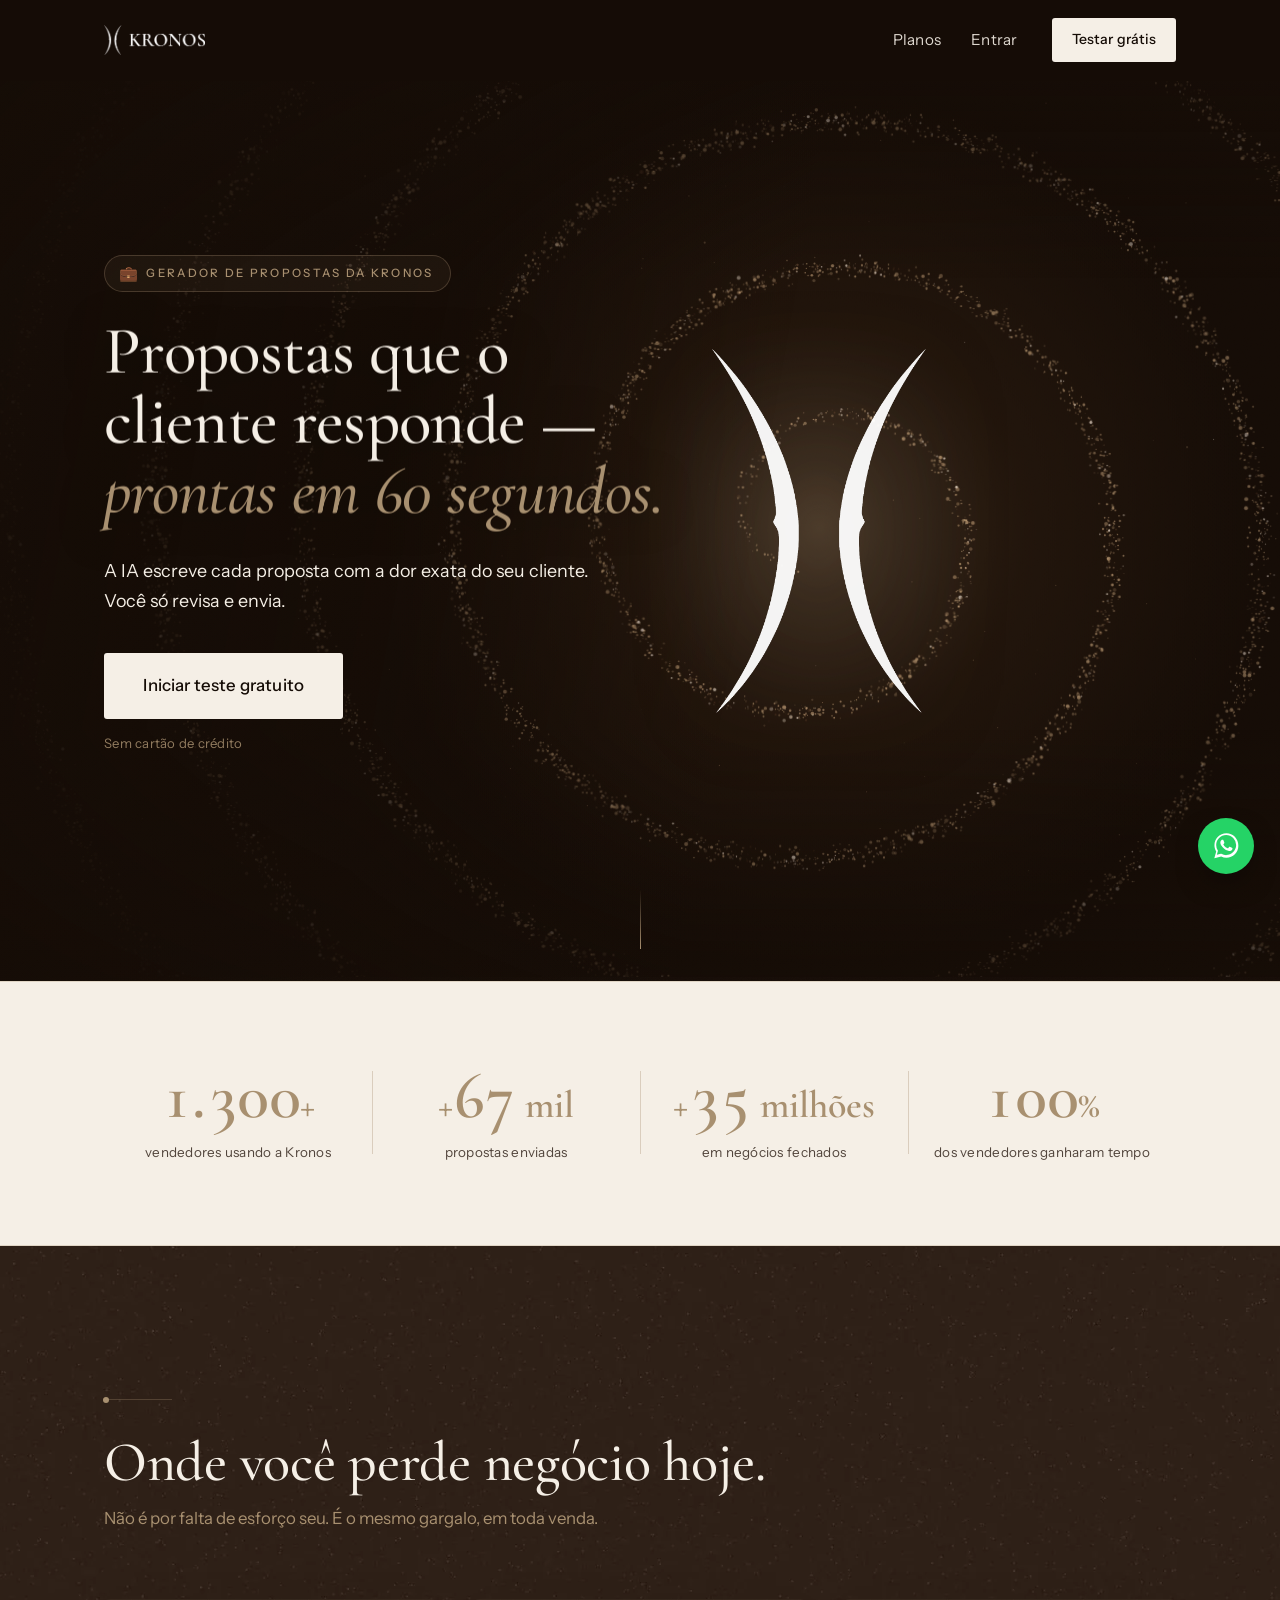
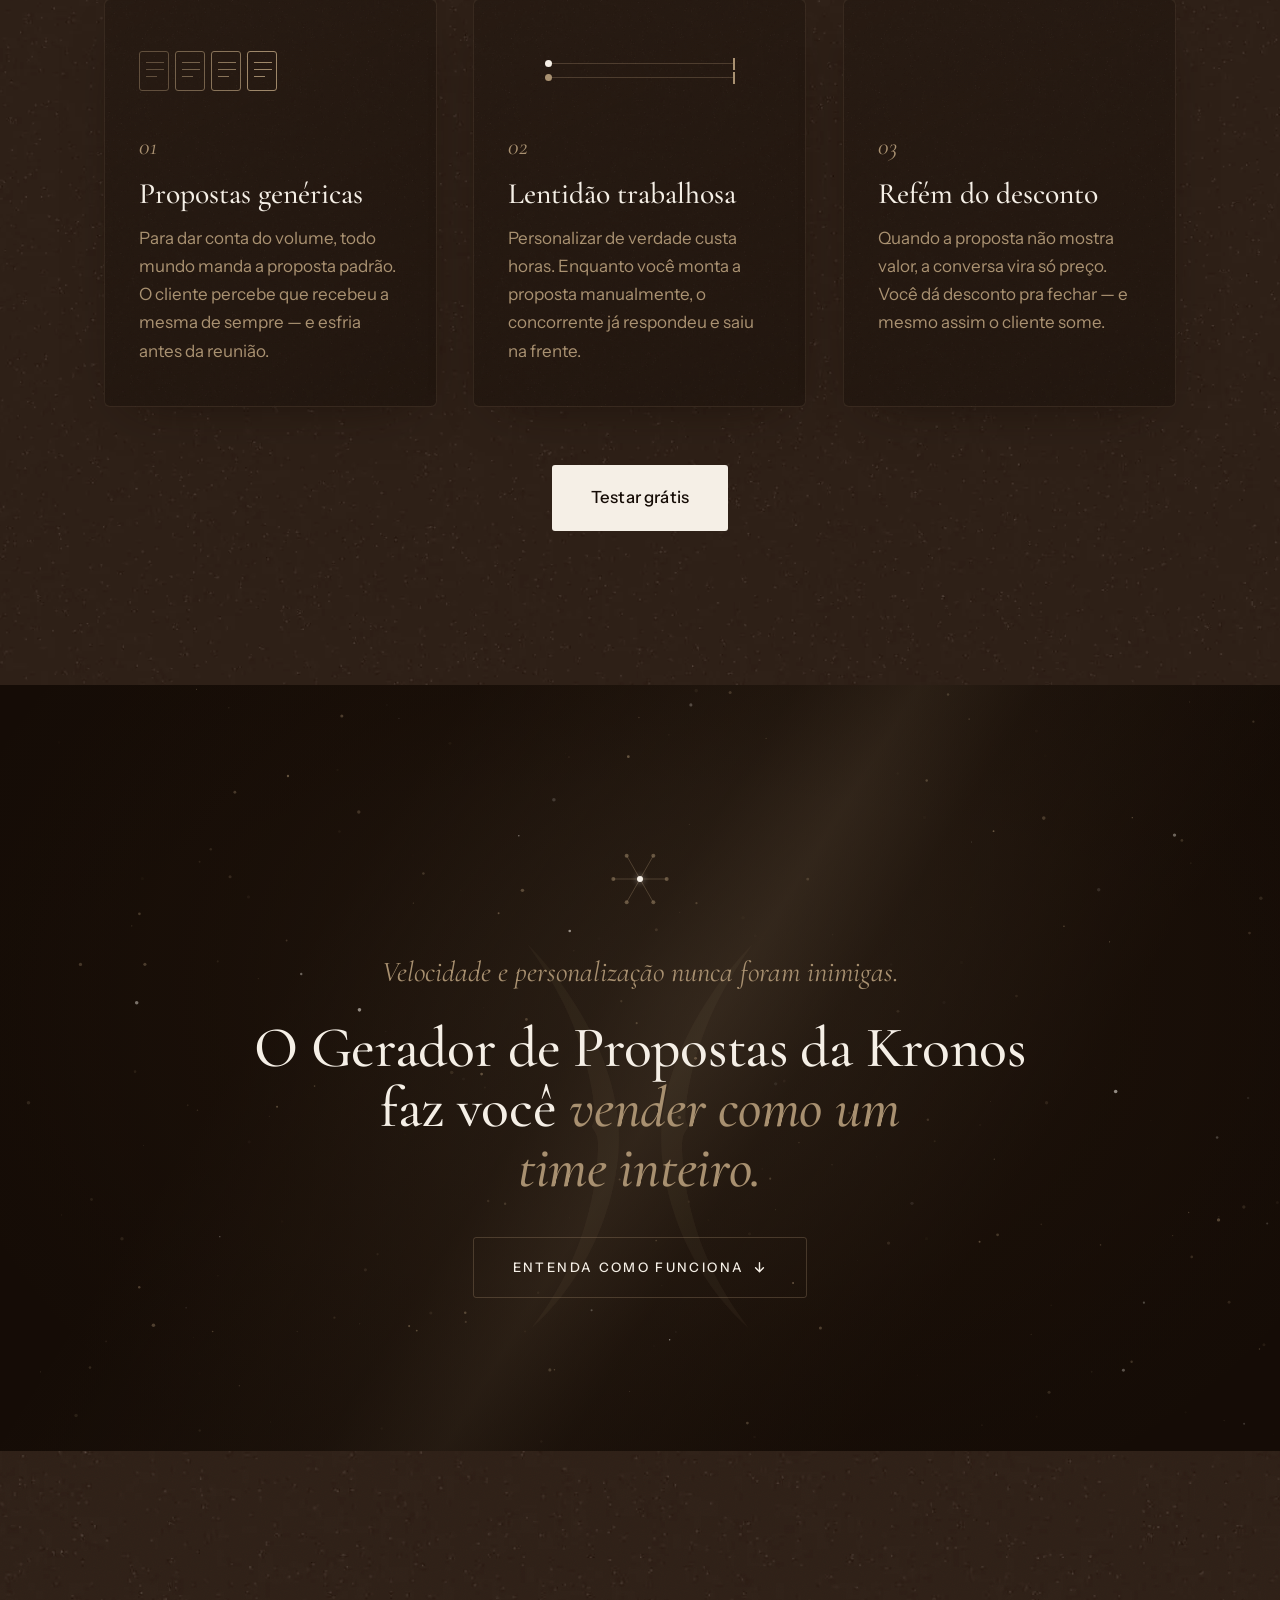
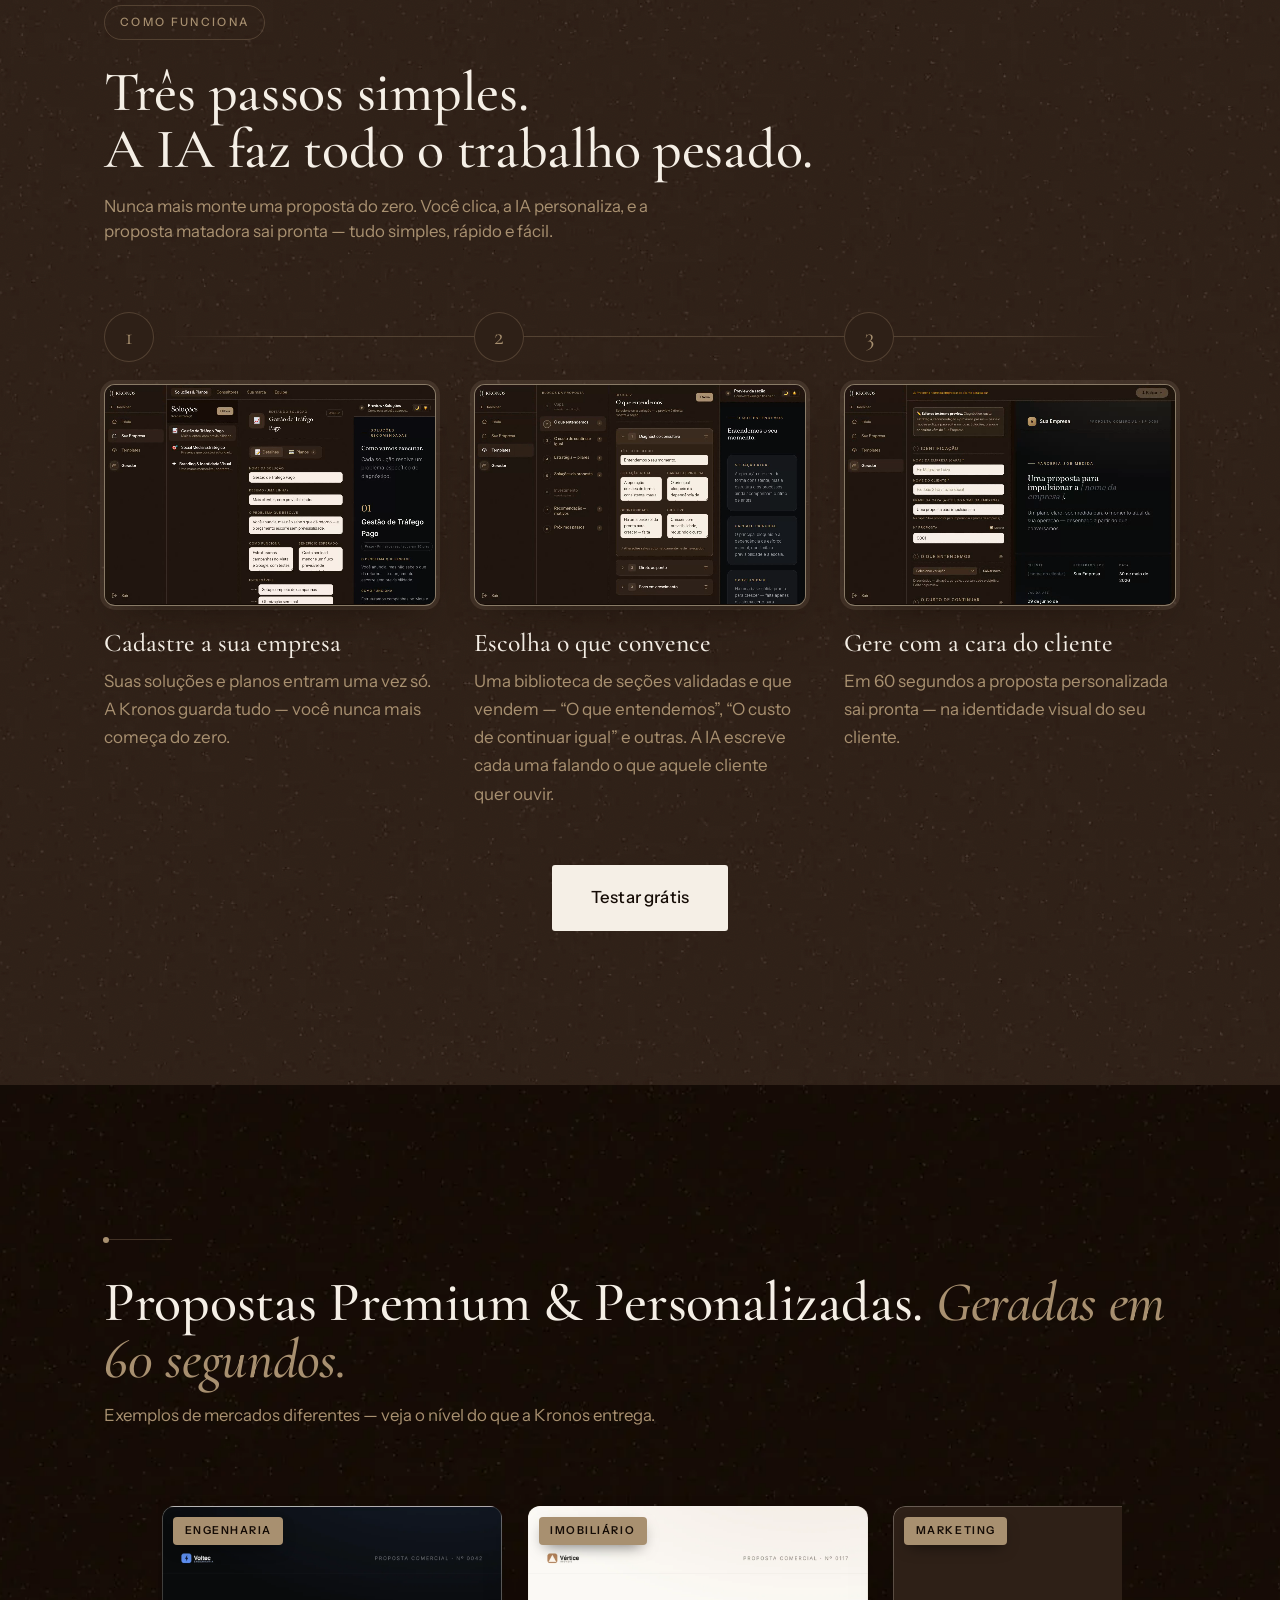
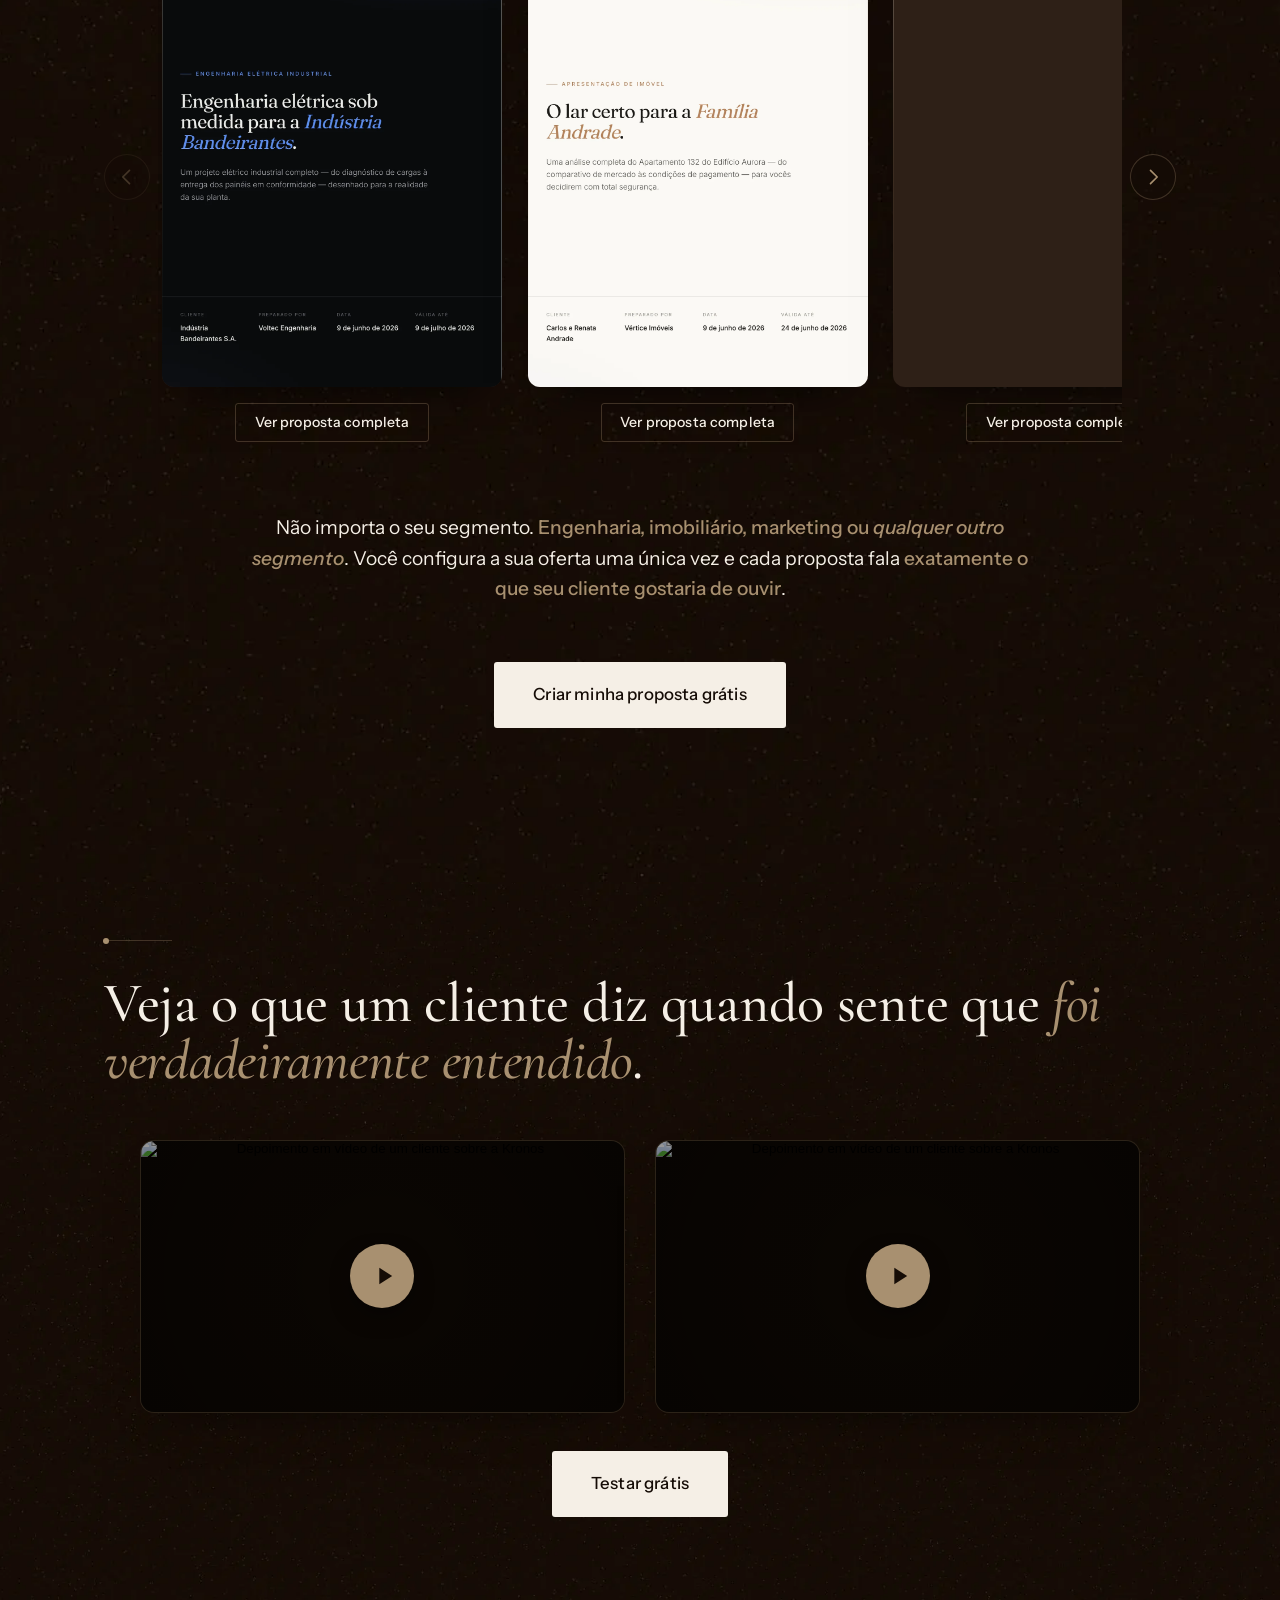
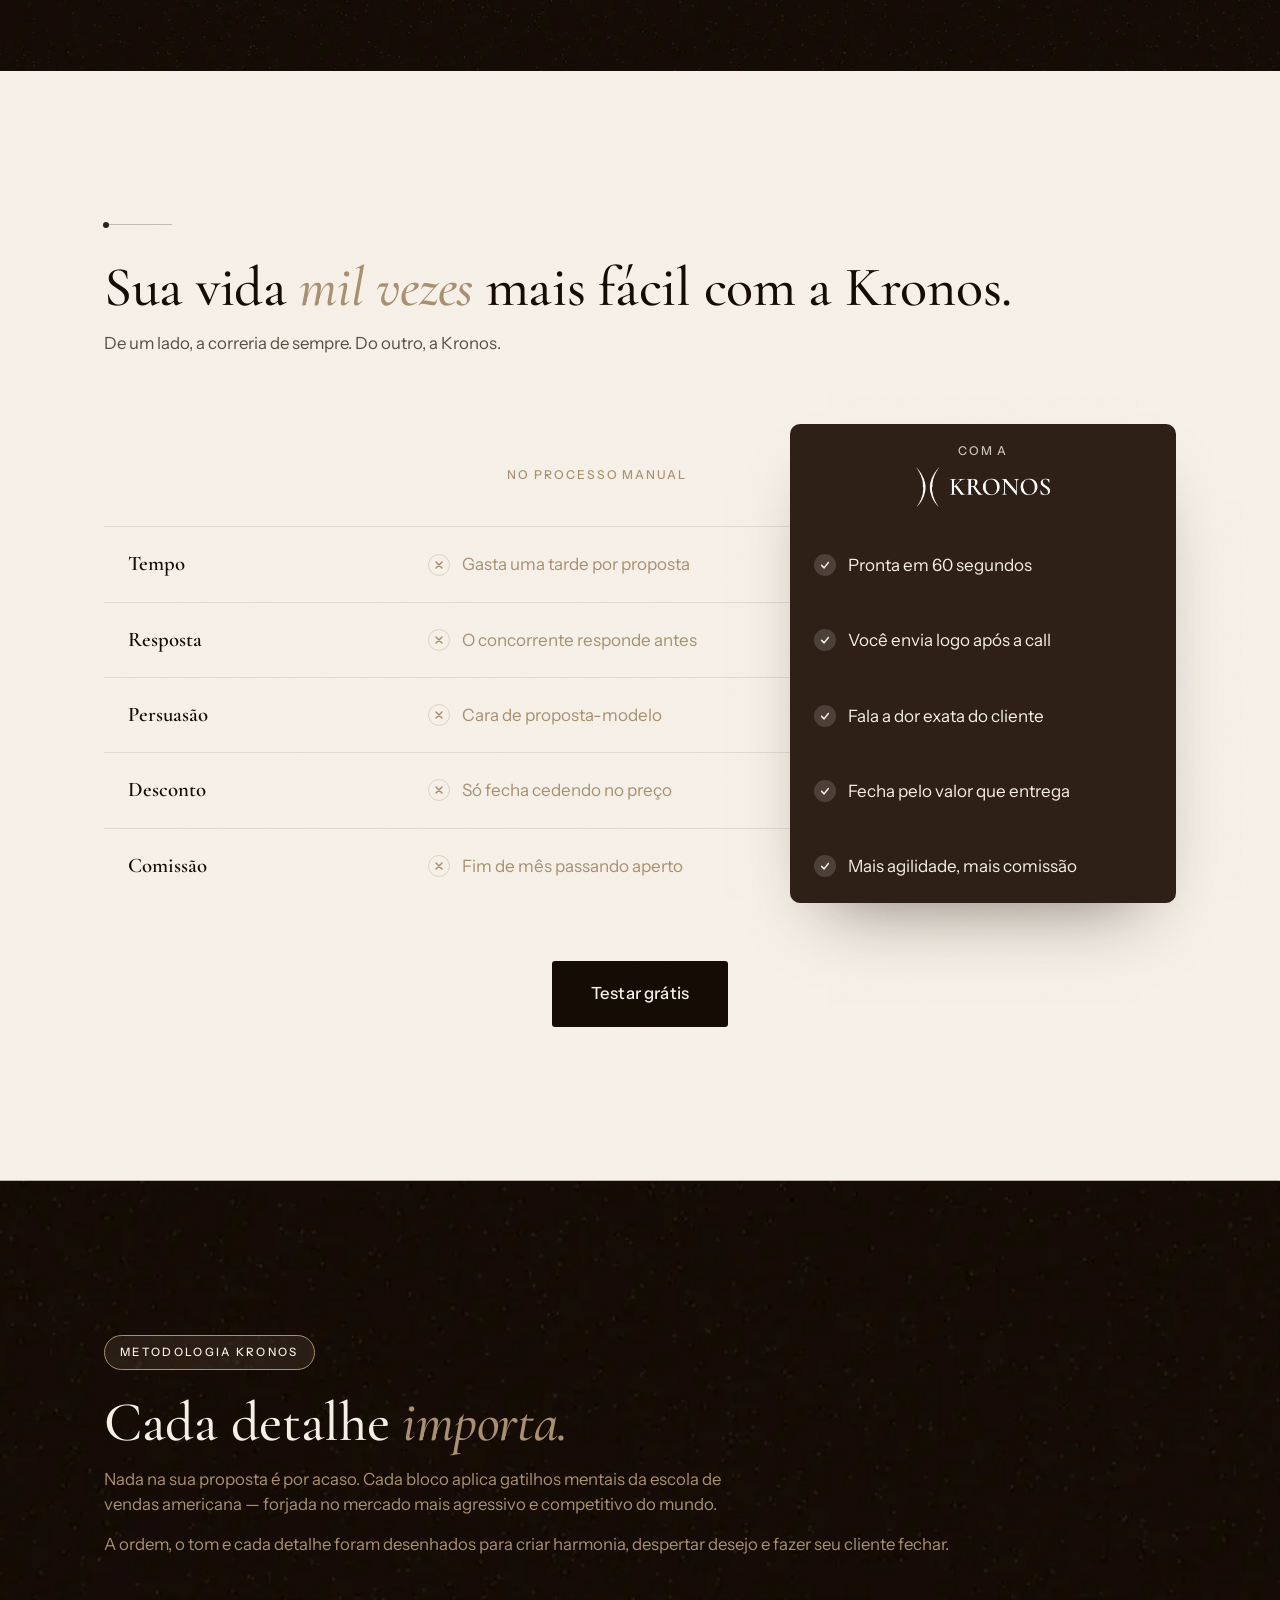
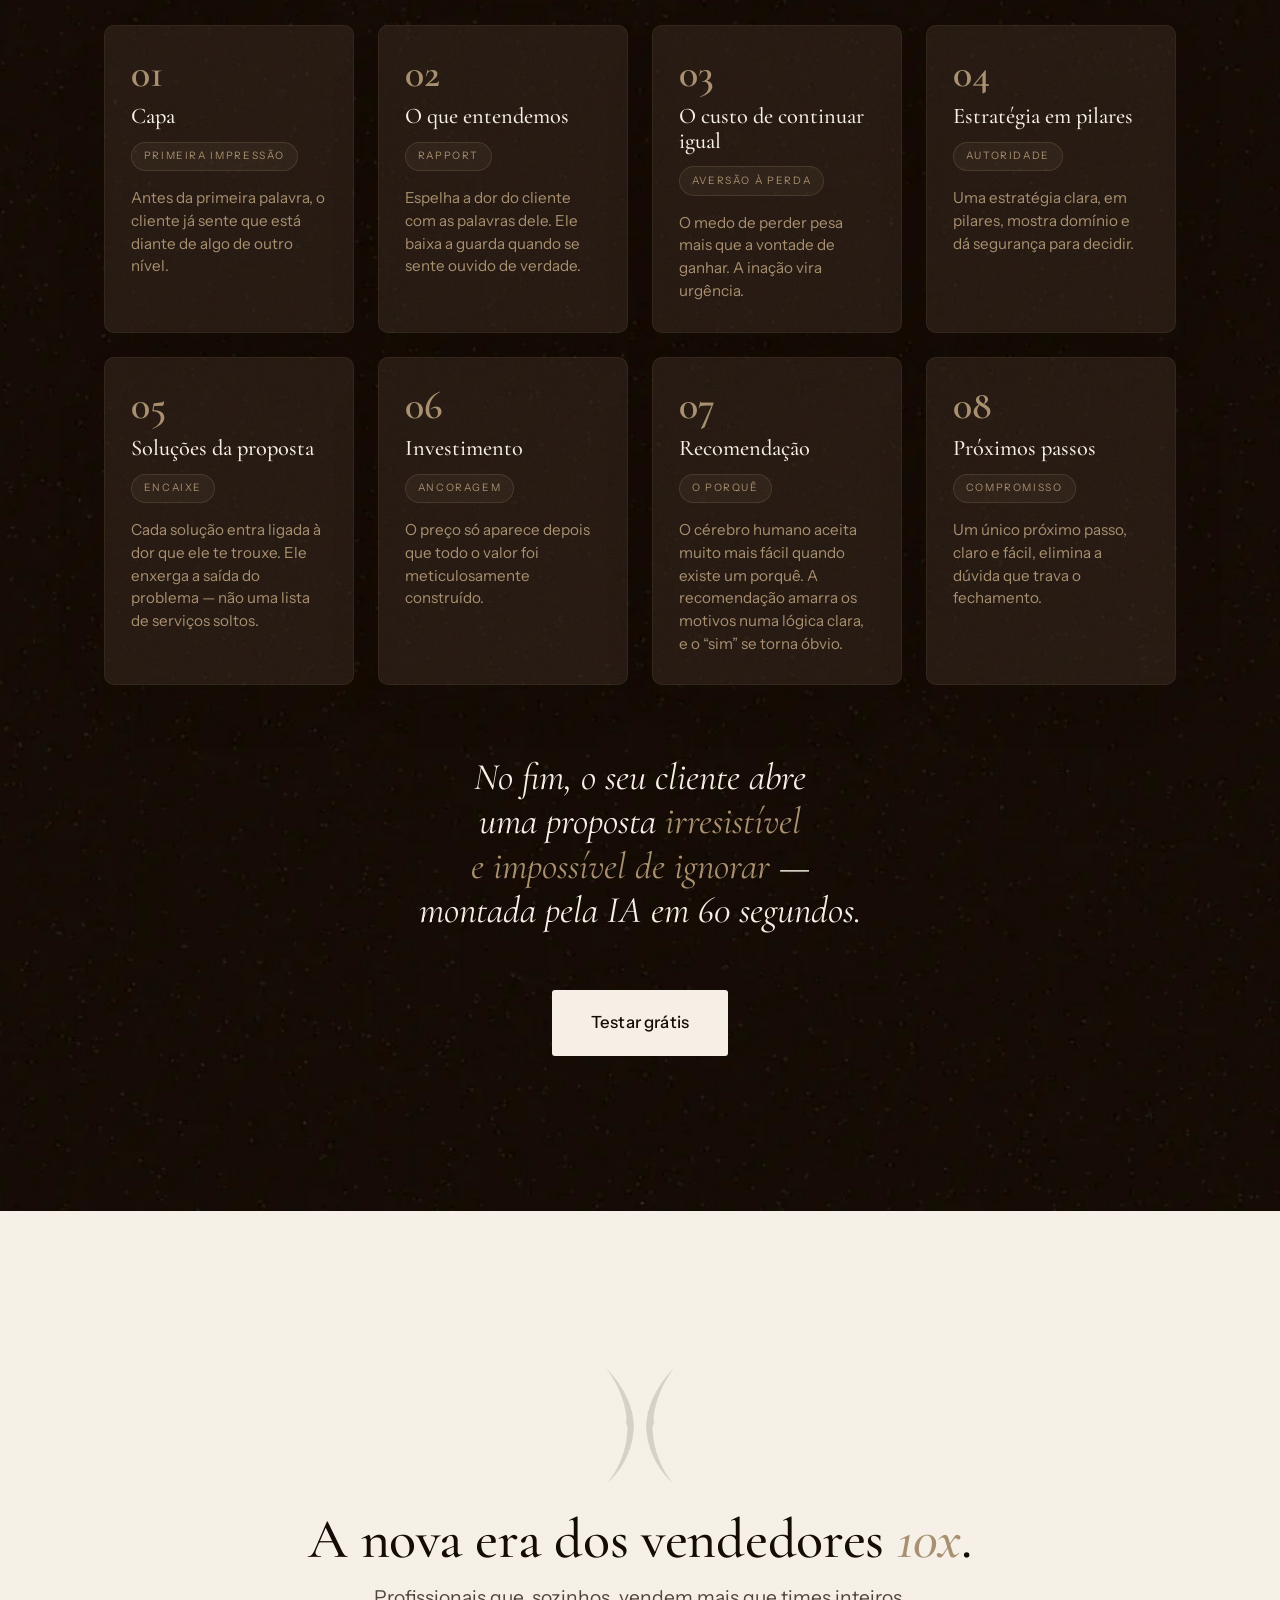
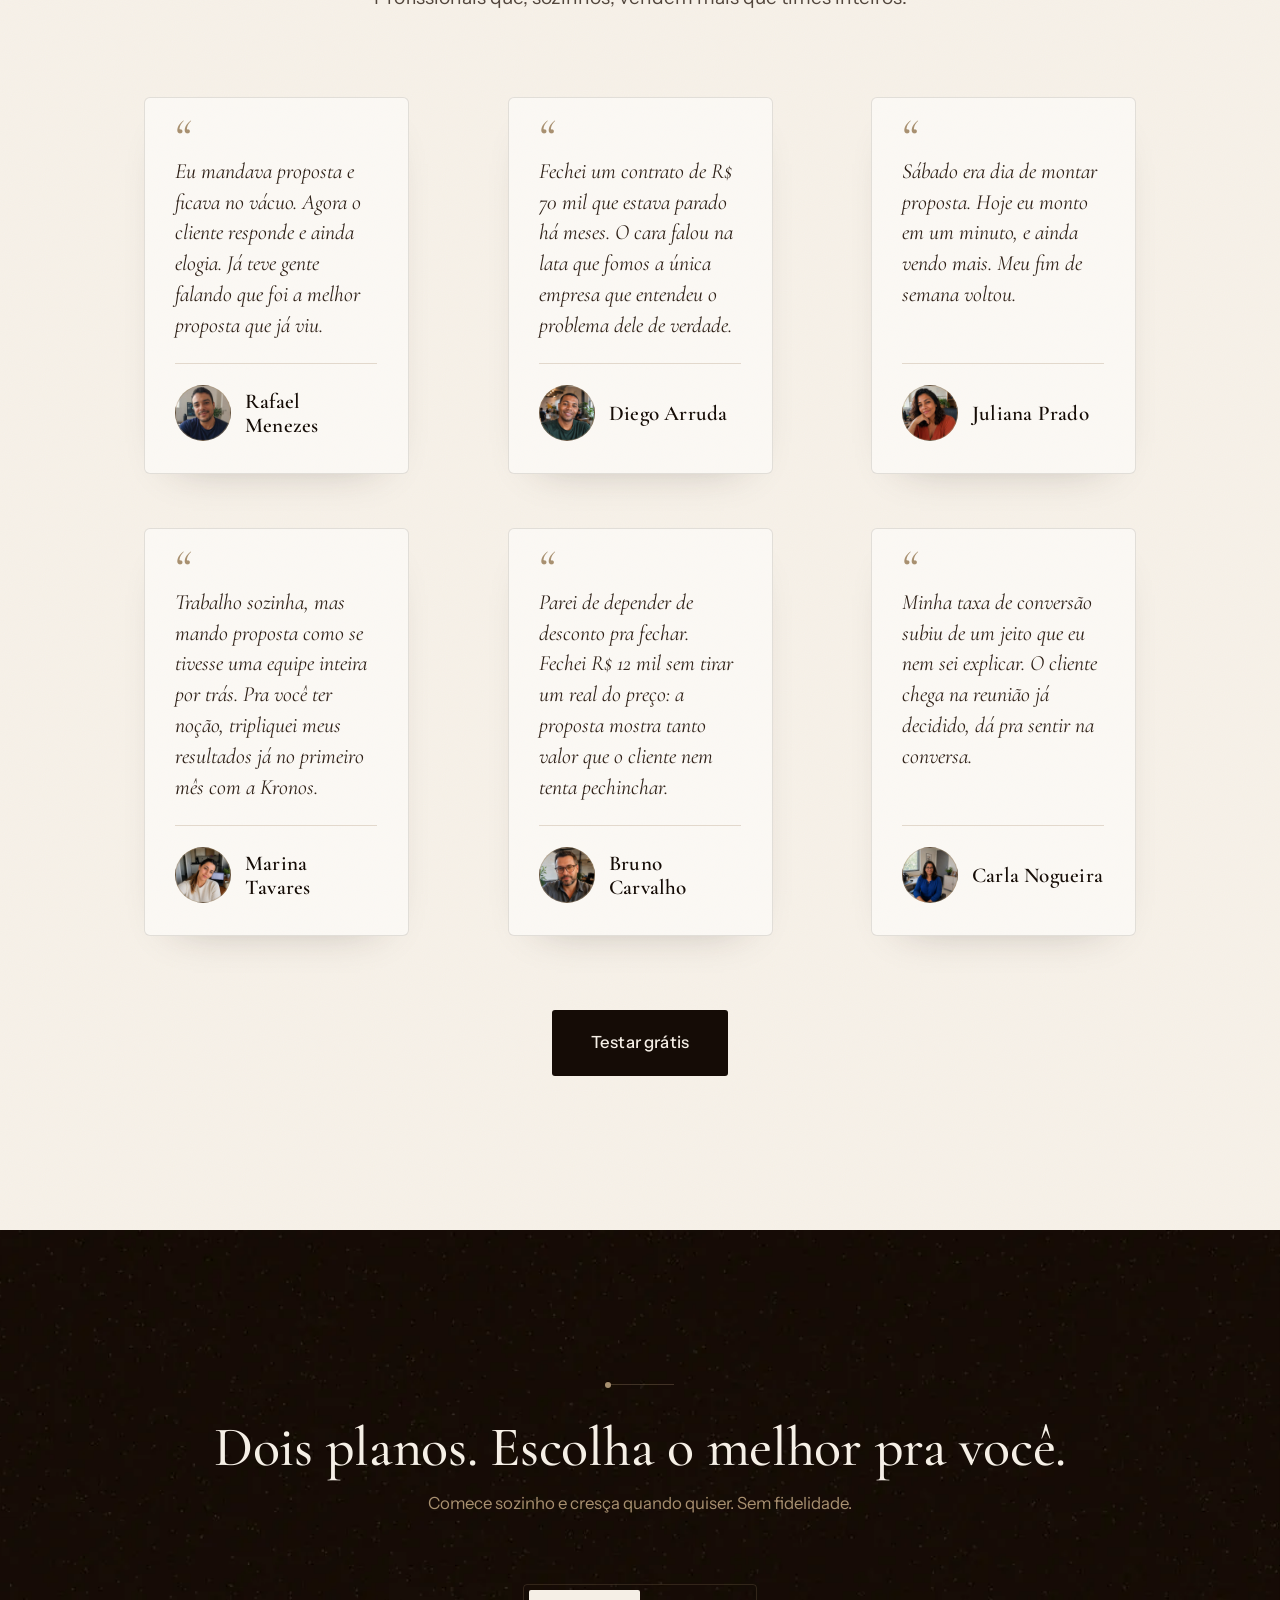
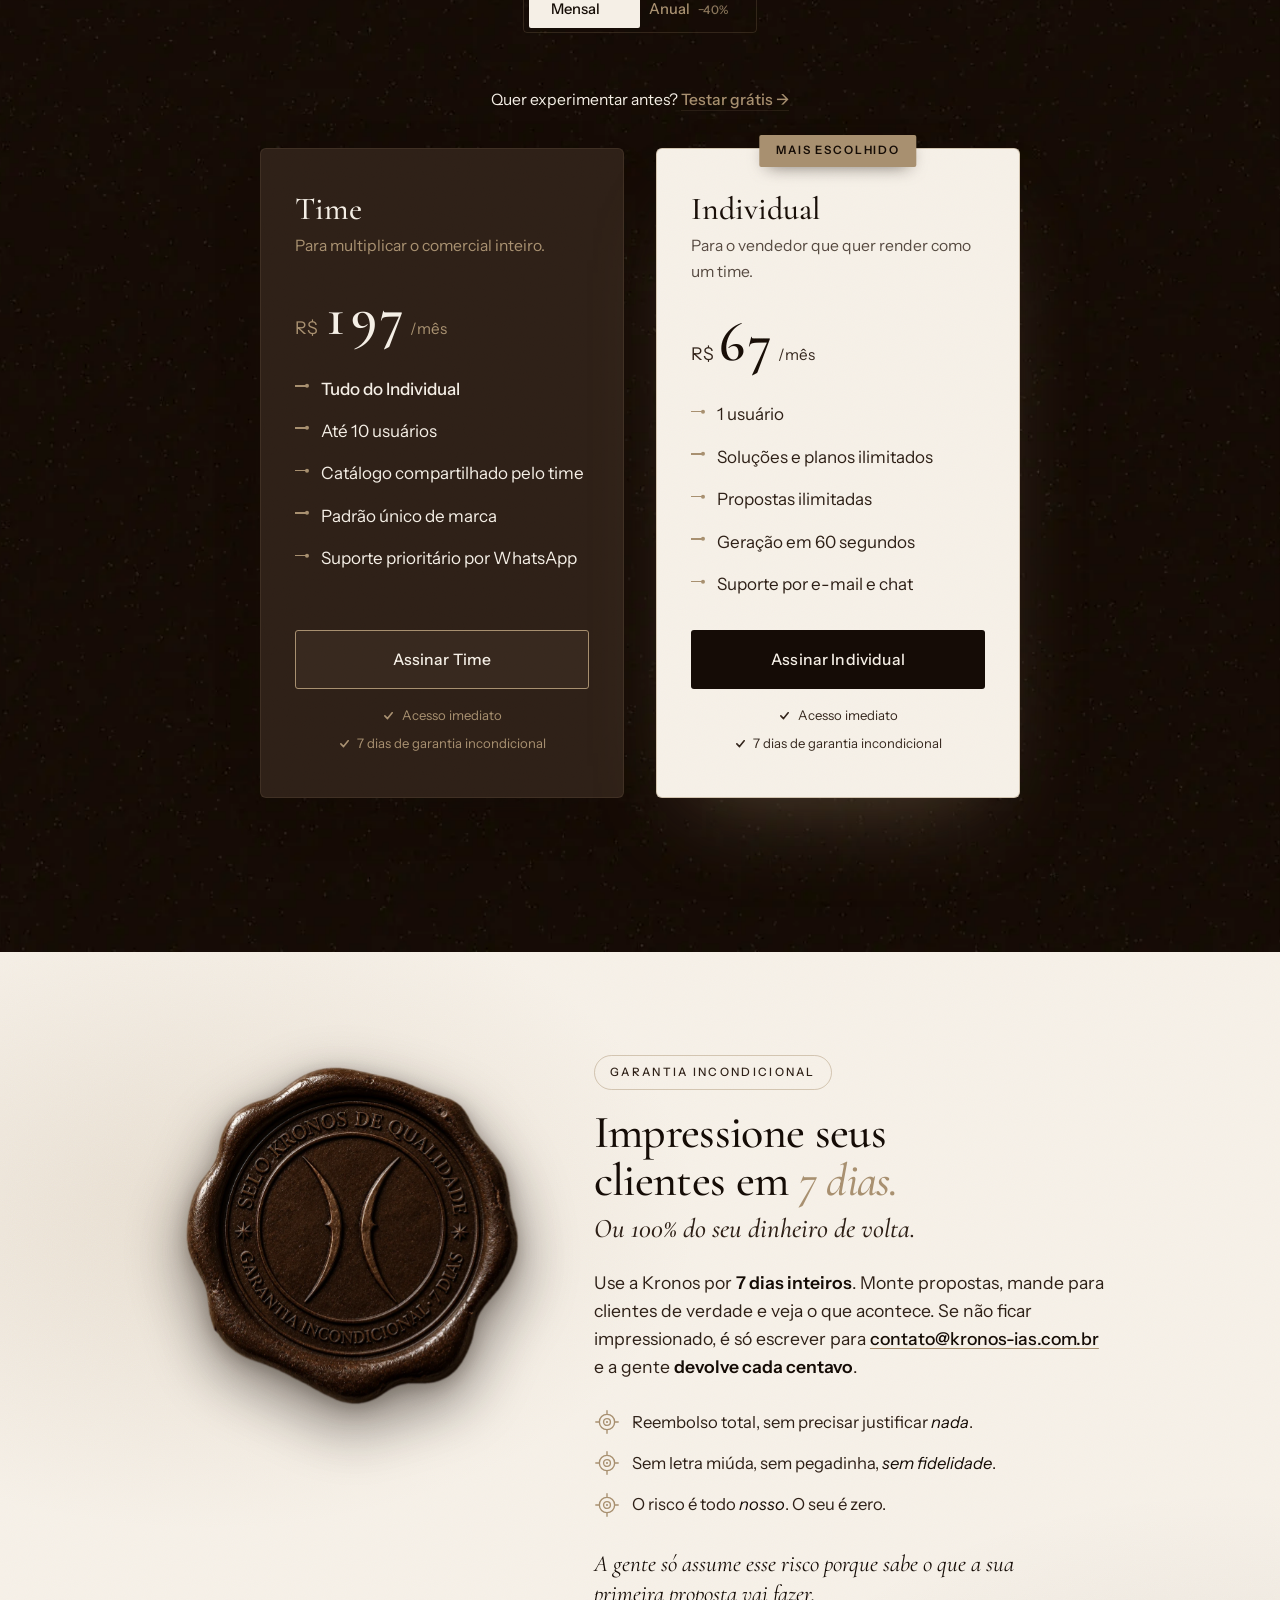
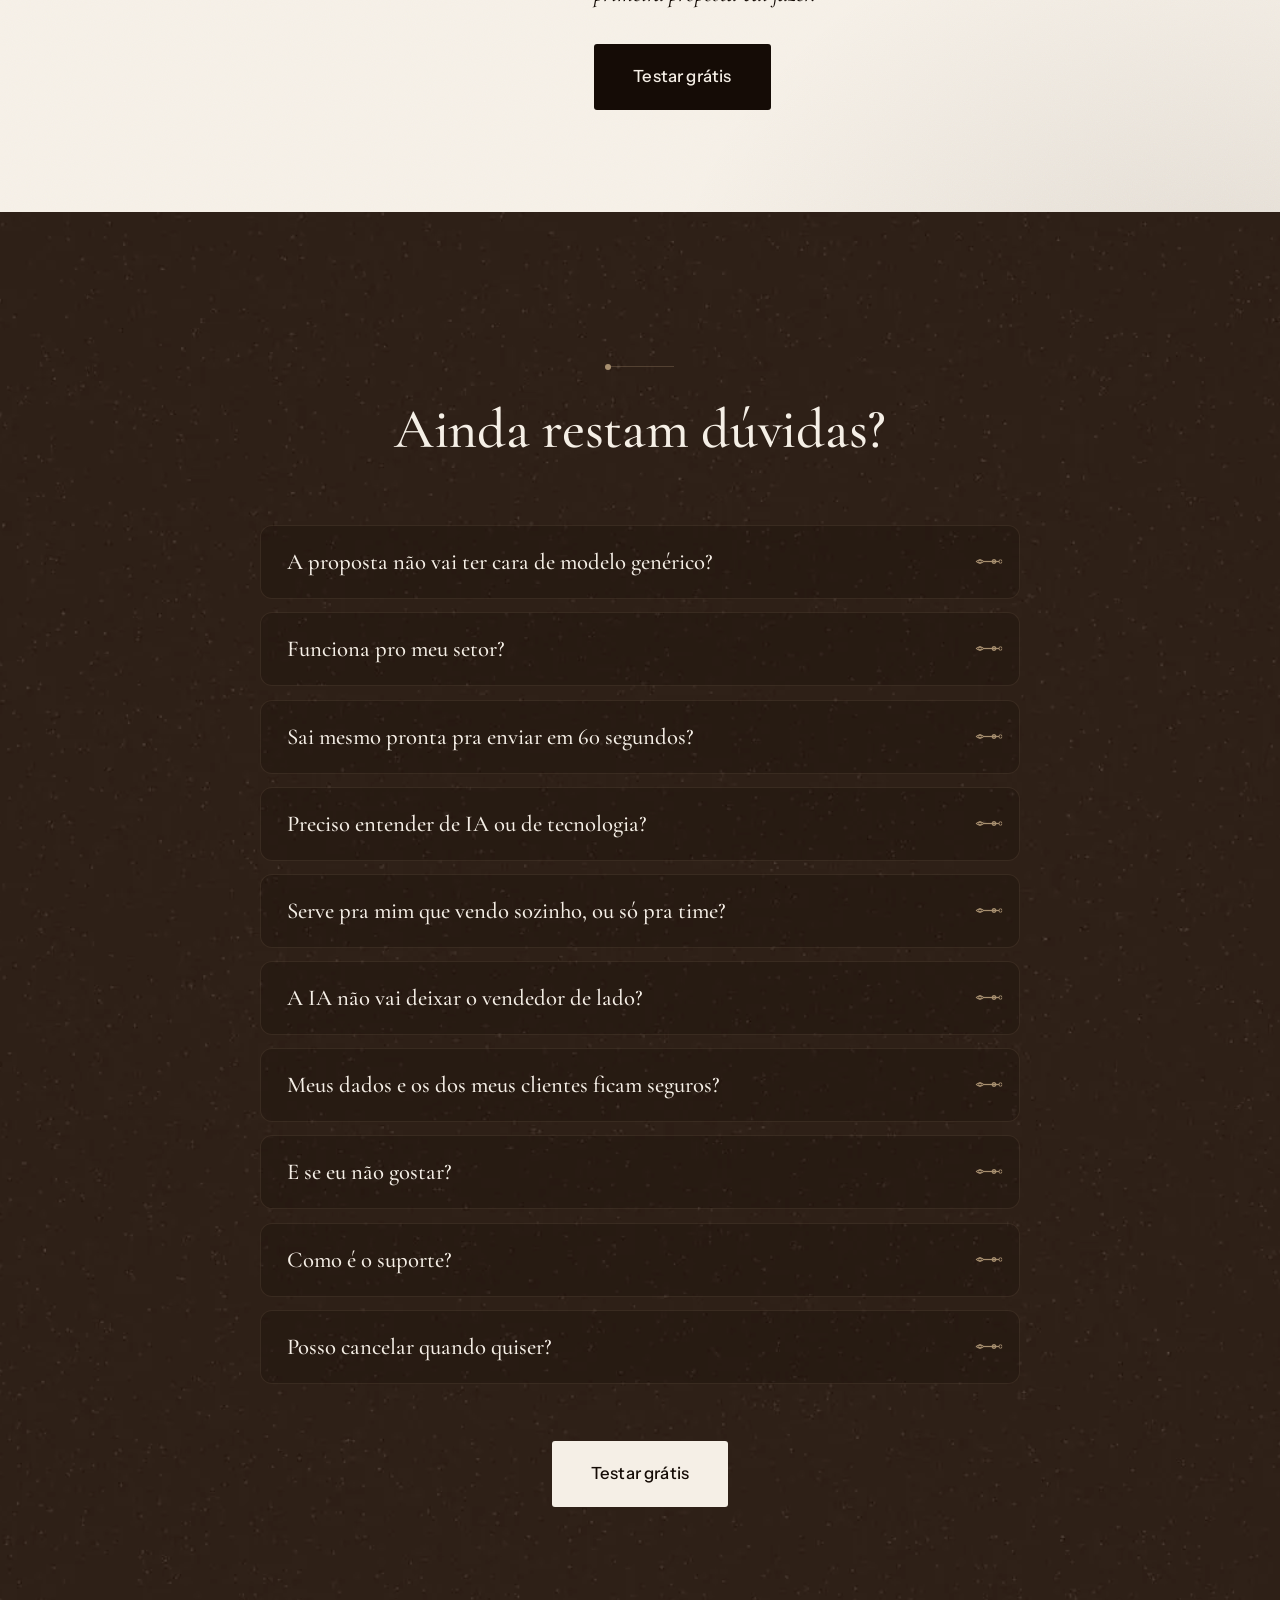
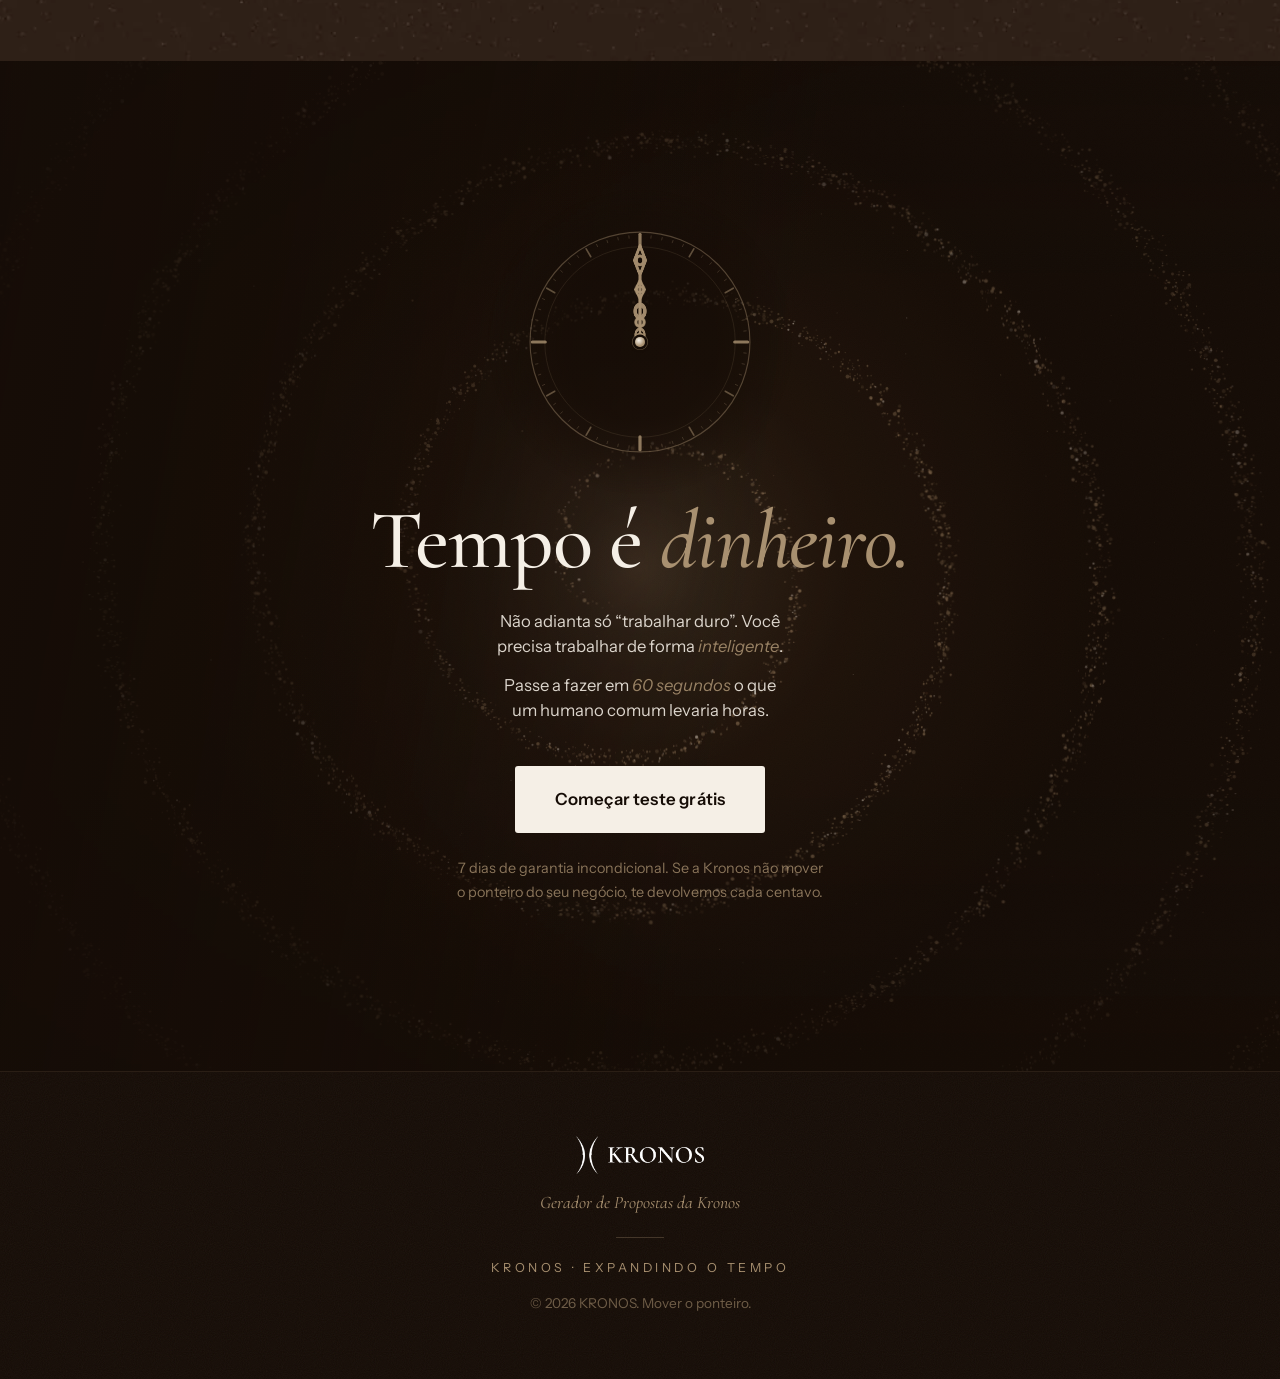
==== index.html @ e6d412d8 "Planta o símbolo )( no olho do vórtice do hero (desktop) - Emblema branco grande no centro do vórtic" ====
<!DOCTYPE html>
<html lang="pt-BR">
<head>
  <meta charset="UTF-8" />
  <meta name="viewport" content="width=device-width, initial-scale=1.0" />
  <title>Gerador de Propostas com IA em 60 segundos | KRONOS</title>
  <meta name="description" content="Crie propostas comerciais personalizadas com IA em 60 segundos. A KRONOS escreve cada proposta com a dor exata do seu cliente — você revisa e envia. Teste grátis, sem cartão." />
  <meta name="author" content="KRONOS" />
  <meta name="copyright" content="© KRONOS — Todos os direitos reservados. Conteúdo protegido (Lei 9.610/98)." />
  <meta name="robots" content="index, follow, noimageindex, max-snippet:-1" />
  <link rel="canonical" href="https://kronos-ias.com.br/" />

  <!-- Ícones -->
  <link rel="icon" type="image/png" sizes="32x32" href="/assets/favicon-32.png" />
  <link rel="icon" type="image/png" sizes="512x512" href="/assets/icon-512.png" />
  <link rel="apple-touch-icon" href="/assets/apple-touch-icon.png" />
  <meta name="theme-color" content="#150C06" />

  <!-- Open Graph -->
  <meta property="og:type" content="website" />
  <meta property="og:site_name" content="KRONOS" />
  <meta property="og:locale" content="pt_BR" />
  <meta property="og:url" content="https://kronos-ias.com.br/" />
  <meta property="og:title" content="Gerador de Propostas com IA em 60 segundos | KRONOS" />
  <meta property="og:description" content="A IA escreve cada proposta com a dor exata do seu cliente. Você só revisa e envia. Teste grátis, sem cartão." />
  <meta property="og:image" content="https://kronos-ias.com.br/assets/og-image.jpg" />
  <meta property="og:image:width" content="1200" />
  <meta property="og:image:height" content="630" />
  <meta property="og:image:alt" content="KRONOS — Gerador de Propostas com IA" />

  <!-- Twitter -->
  <meta name="twitter:card" content="summary_large_image" />
  <meta name="twitter:title" content="Gerador de Propostas com IA em 60 segundos | KRONOS" />
  <meta name="twitter:description" content="A IA escreve cada proposta com a dor exata do seu cliente. Você só revisa e envia. Teste grátis, sem cartão." />
  <meta name="twitter:image" content="https://kronos-ias.com.br/assets/og-image.jpg" />

  <!-- Fonts: Cormorant Garamond (display) + Instrument Sans (UI) -->
  <link rel="preconnect" href="https://fonts.googleapis.com" />
  <link rel="preconnect" href="https://fonts.gstatic.com" crossorigin />
  <!-- acelera o handshake com os serviços de terceiros (analytics/pixel) -->
  <link rel="preconnect" href="https://www.clarity.ms" />
  <link rel="preconnect" href="https://connect.facebook.net" crossorigin />
  <link href="https://fonts.googleapis.com/css2?family=Cormorant+Garamond:ital,wght@0,500;0,600;1,500;1,600&family=Instrument+Sans:wght@300;400;500&display=swap" rel="stylesheet" />

  <link rel="stylesheet" href="styles.css" />

  <!-- Microsoft Clarity -->
  <script type="text/javascript">
    (function(c,l,a,r,i,t,y){
        c[a]=c[a]||function(){(c[a].q=c[a].q||[]).push(arguments)};
        t=l.createElement(r);t.async=1;t.src="https://www.clarity.ms/tag/"+i;
        y=l.getElementsByTagName(r)[0];y.parentNode.insertBefore(t,y);
    })(window, document, "clarity", "script", "x1zfwe3wbn");
  </script>

  <!-- Meta Pixel Code -->
  <script>
  !function(f,b,e,v,n,t,s)
  {if(f.fbq)return;n=f.fbq=function(){n.callMethod?
  n.callMethod.apply(n,arguments):n.queue.push(arguments)};
  if(!f._fbq)f._fbq=n;n.push=n;n.loaded=!0;n.version='2.0';
  n.queue=[];t=b.createElement(e);t.async=!0;
  t.src=v;s=b.getElementsByTagName(e)[0];
  s.parentNode.insertBefore(t,s)}(window, document,'script',
  'https://connect.facebook.net/en_US/fbevents.js');
  fbq('init', '994356140237282');
  fbq('track', 'PageView');
  </script>
  <noscript><img height="1" width="1" style="display:none"
  src="https://www.facebook.com/tr?id=994356140237282&ev=PageView&noscript=1"
  /></noscript>
  <!-- End Meta Pixel Code -->

  <!-- Dados estruturados (SEO / rich results) -->
  <script type="application/ld+json">
  {
    "@context": "https://schema.org",
    "@graph": [
      {
        "@type": "Organization",
        "@id": "https://kronos-ias.com.br/#organization",
        "name": "KRONOS",
        "url": "https://kronos-ias.com.br/",
        "logo": "https://kronos-ias.com.br/assets/icon-512.png",
        "email": "contato@kronos-ias.com.br"
      },
      {
        "@type": "WebSite",
        "@id": "https://kronos-ias.com.br/#website",
        "url": "https://kronos-ias.com.br/",
        "name": "KRONOS — Gerador de Propostas",
        "inLanguage": "pt-BR",
        "publisher": { "@id": "https://kronos-ias.com.br/#organization" }
      },
      {
        "@type": "SoftwareApplication",
        "name": "Gerador de Propostas da KRONOS",
        "applicationCategory": "BusinessApplication",
        "operatingSystem": "Web",
        "url": "https://kronos-ias.com.br/",
        "description": "Gerador de propostas comerciais com IA: cada proposta sai personalizada com a dor exata do cliente, pronta para enviar em 60 segundos.",
        "publisher": { "@id": "https://kronos-ias.com.br/#organization" },
        "offers": { "@type": "Offer", "price": "67.00", "priceCurrency": "BRL" }
      },
      {
        "@type": "FAQPage",
        "mainEntity": [
          { "@type": "Question", "name": "A proposta não vai ter cara de modelo genérico?", "acceptedAnswer": { "@type": "Answer", "text": "Não. A IA escreve cada proposta a partir do que aquele cliente precisa ouvir: o contexto dele, a sua oferta e a linguagem do seu mercado. O cliente recebe algo que parece feito à mão só pra ele. Porque foi." } },
          { "@type": "Question", "name": "Funciona pro meu setor?", "acceptedAnswer": { "@type": "Answer", "text": "Sim. O Gerador não é preso a nenhum nicho. Você configura os módulos com a oferta e a linguagem do seu mercado uma vez só. A partir daí, cada proposta é montada para conversar diretamente com o cliente que vai recebê-la." } },
          { "@type": "Question", "name": "Sai mesmo pronta pra enviar em 60 segundos?", "acceptedAnswer": { "@type": "Answer", "text": "Sai. Depois da configuração inicial, feita uma vez só, cada proposta vem já formatada e pronta. É só dar uma revisada, exportar e enviar." } },
          { "@type": "Question", "name": "Preciso entender de IA ou de tecnologia?", "acceptedAnswer": { "@type": "Answer", "text": "Não. Tudo acontece no navegador, em poucos cliques. Se você sabe escrever um e-mail, sabe gerar uma proposta aqui." } },
          { "@type": "Question", "name": "Serve pra mim que vendo sozinho, ou só pra time?", "acceptedAnswer": { "@type": "Answer", "text": "Para os dois. Funciona pra quem vende sozinho e pra times com várias pessoas, muda só o plano. A ideia é fazer cada vendedor render como um time inteiro." } },
          { "@type": "Question", "name": "A IA não vai deixar o vendedor de lado?", "acceptedAnswer": { "@type": "Answer", "text": "Pelo contrário. Ela assume a parte chata e demorada de montar a proposta, pra você gastar energia no que fecha negócio: a relação com o cliente." } },
          { "@type": "Question", "name": "Meus dados e os dos meus clientes ficam seguros?", "acceptedAnswer": { "@type": "Answer", "text": "Ficam. Suas informações trafegam de forma criptografada, ficam restritas à sua conta e são tratadas em conformidade com a LGPD. São usadas apenas para gerar as suas propostas." } },
          { "@type": "Question", "name": "E se eu não gostar?", "acceptedAnswer": { "@type": "Answer", "text": "Você tem 7 dias de garantia incondicional. Use na prática e, se não ficar impressionado, escreva para contato@kronos-ias.com.br que devolvemos cada centavo. Sem precisar justificar nada." } },
          { "@type": "Question", "name": "Como é o suporte?", "acceptedAnswer": { "@type": "Answer", "text": "Suporte humano de verdade. No plano Individual, por e-mail e chat da plataforma. No Time, suporte prioritário por WhatsApp." } },
          { "@type": "Question", "name": "Posso cancelar quando quiser?", "acceptedAnswer": { "@type": "Answer", "text": "Pode. Sem fidelidade e sem multa. É só mandar um e-mail para contato@kronos-ias.com.br que a gente resolve." } }
        ]
      }
    ]
  }
  </script>

  <!-- Camada de proteção de conteúdo (dissuasão de cópia) — TEMPORARIAMENTE DESATIVADA (religar: descomentar a linha abaixo) -->
  <!-- <script src="protect.js"></script> -->
</head>
<body>
  <!--
    ============================================================
    © KRONOS — Gerador de Propostas. Todos os direitos reservados.
    Layout, textos, identidade visual e código são propriedade da
    KRONOS e protegidos por direitos autorais (Lei 9.610/98).
    Cópia, reprodução ou redistribuição sem autorização é proibida.
    Assinatura: KRONOS-LP-7f3a9c · contato@kronos-ias.com.br
    ============================================================
  -->
  <span class="kp-watermark" aria-hidden="true" hidden data-owner="KRONOS" data-sig="KRONOS-LP-7f3a9c">© KRONOS — conteúdo protegido</span>

  <!-- ===================== HEADER ===================== -->
  <header class="site-header" id="top">
    <div class="container header-inner">
      <a href="#top" class="brand" aria-label="KRONOS — início">
        <img src="assets/kronos-logo.png" alt="KRONOS" class="brand-logo" width="899" height="267" decoding="async" fetchpriority="high" />
      </a>

      <nav class="site-nav" id="site-nav" aria-label="Navegação principal">
        <a href="planos.html" class="nav-link">Planos</a>
        <a href="https://gerador.kronos-ias.com.br/login" class="nav-link">Entrar</a>
        <a href="https://gerador.kronos-ias.com.br/cadastro" class="btn btn-primary btn-sm nav-cta cta-trial" data-cta="trial">Testar grátis</a>
      </nav>

      <button class="nav-toggle" type="button" aria-label="Abrir menu" aria-expanded="false" aria-controls="site-nav">
        <span></span><span></span><span></span>
      </button>
    </div>
  </header>

  <main>

  <!-- ===================== 1. HERO ===================== -->
  <section class="hero" id="hero">
    <div class="hero-bg" aria-hidden="true">
      <canvas class="vortex" id="vortex" data-cx="0.64" data-parallax="0.03" data-speed="0.0006" data-vis="1.2"></canvas>
      <img class="hero-emblem" src="assets/kronos-symbol.png" alt="" aria-hidden="true" decoding="async" />
      <span class="hero-veil"></span>
      <span class="grain"></span>
    </div>

    <div class="container hero-inner">
      <p class="eyebrow reveal"><span class="hero-tag"><span class="tag-emoji" aria-hidden="true">💼</span>Gerador de Propostas da KRONOS</span></p>

      <h1 class="hero-headline reveal" data-parallax="-0.04">
        Propostas que o cliente responde — <em>prontas em 60 segundos.</em>
      </h1>

      <p class="hero-sub reveal">
        A IA escreve cada proposta com a dor exata do seu cliente. Você só revisa e envia.
      </p>

      <div class="hero-actions reveal">
        <a href="https://gerador.kronos-ias.com.br/cadastro" class="btn btn-primary btn-lg cta-trial" data-cta="trial">Iniciar teste gratuito</a>
        <span class="cta-trial-note">Sem cartão de crédito</span>
      </div>

    </div>

    <span class="scroll-cue reveal" aria-hidden="true">
      <span class="scroll-cue-line"></span>
    </span>
  </section>

  <!-- ===================== FAIXA DE NÚMEROS ===================== -->
  <!-- ⚠️ PLACEHOLDER: números ilustrativos. Substitua pelos dados reais
       antes de publicar (números de prova social inventados como reais
       são propaganda enganosa). -->
  <section class="section-stats section-light" id="numeros">
    <div class="container stats-grid reveal">
      <div class="stat">
        <span class="stat-num"><span class="count" data-count="1300" data-sep>0</span><span class="stat-affix">+</span></span>
        <span class="stat-label">vendedores usando a Kronos</span>
      </div>
      <div class="stat">
        <span class="stat-num"><span class="stat-affix">+</span><span class="count" data-count="67">0</span><span class="stat-affix">&nbsp;mil</span></span>
        <span class="stat-label">propostas enviadas</span>
      </div>
      <div class="stat">
        <span class="stat-num"><span class="stat-affix">+</span><span class="count" data-count="35">0</span><span class="stat-affix">&nbsp;milhões</span></span>
        <span class="stat-label">em negócios fechados</span>
      </div>
      <div class="stat">
        <span class="stat-num"><span class="count" data-count="100">0</span><span class="stat-affix">%</span></span>
        <span class="stat-label">dos vendedores ganharam tempo</span>
      </div>
    </div>
  </section>

  <!-- ===================== 2. AGITAÇÃO DA DOR ===================== -->
  <section class="section section-pain tex-sand-sepia" id="dor">
    <div class="container">
      <div class="section-head reveal">
        <span class="hand-divider" aria-hidden="true"></span>
        <h2 class="section-title">Onde você perde negócio hoje.</h2>
        <p class="section-lead lead-wide">
          Não é por falta de esforço seu. É o mesmo gargalo, em toda venda.
        </p>
      </div>

      <div class="pain-grid">
        <article class="pain-card has-grain reveal" data-reveal-delay="0">
          <span class="pain-visual pv-generic" aria-hidden="true">
            <span class="doc doc-1"></span>
            <span class="doc doc-2"></span>
            <span class="doc doc-3"></span>
            <span class="doc doc-4"></span>
            <span class="doc doc-copy"></span>
          </span>
          <span class="pain-index">01</span>
          <h3>Propostas genéricas</h3>
          <p>
            Para dar conta do volume, todo mundo manda a proposta padrão. O
            cliente percebe que recebeu a mesma de sempre — e esfria antes da reunião.
          </p>
        </article>

        <article class="pain-card has-grain reveal" data-reveal-delay="90">
          <span class="pain-visual pv-race" aria-hidden="true">
            <span class="track"><span class="runner runner-fast"></span><span class="flag"></span></span>
            <span class="track"><span class="runner runner-slow"></span><span class="flag"></span></span>
          </span>
          <span class="pain-index">02</span>
          <h3>Lentidão trabalhosa</h3>
          <p>
            Personalizar de verdade custa horas. Enquanto você monta a proposta
            manualmente, o concorrente já respondeu e saiu na frente.
          </p>
        </article>

        <article class="pain-card has-grain reveal" data-reveal-delay="180">
          <span class="pain-visual pv-discount" aria-hidden="true">
            <span class="pd-old">R$&nbsp;100<span class="pd-strike"></span></span>
            <span class="pd-new">R$&nbsp;70</span>
          </span>
          <span class="pain-index">03</span>
          <h3>Refém do desconto</h3>
          <p>
            Quando a proposta não mostra valor, a conversa vira só preço. Você dá
            desconto pra fechar — e mesmo assim o cliente some.
          </p>
        </article>
      </div>

      <div class="section-cta reveal">
        <a href="https://gerador.kronos-ias.com.br/cadastro" class="btn btn-primary btn-lg cta-trial" data-cta="trial">Testar grátis</a>
      </div>
    </div>
  </section>

  <!-- ===================== 3. VIRADA ===================== -->
  <section class="section section-turn">
    <span class="turn-bg" aria-hidden="true"></span>
    <span class="turn-veil" aria-hidden="true"></span>
    <canvas class="turn-particles" id="turn-particles" aria-hidden="true"></canvas>
    <span class="kglyph k-center" data-parallax="0.05" data-base="translate(-50%, -50%)" aria-hidden="true"></span>
    <div class="container turn-inner reveal">
      <span class="turn-emblem" aria-hidden="true">
        <svg viewBox="0 0 120 120">
          <g class="te-lines">
            <line x1="60" y1="60" x2="100" y2="60" />
            <line x1="60" y1="60" x2="80" y2="25" />
            <line x1="60" y1="60" x2="40" y2="25" />
            <line x1="60" y1="60" x2="20" y2="60" />
            <line x1="60" y1="60" x2="40" y2="95" />
            <line x1="60" y1="60" x2="80" y2="95" />
          </g>
          <g class="te-nodes">
            <circle cx="100" cy="60" r="3" />
            <circle cx="80" cy="25" r="3" />
            <circle cx="40" cy="25" r="3" />
            <circle cx="20" cy="60" r="3" />
            <circle cx="40" cy="95" r="3" />
            <circle cx="80" cy="95" r="3" />
          </g>
          <circle class="te-ring" cx="60" cy="60" r="9" />
          <circle class="te-core" cx="60" cy="60" r="4.5" />
        </svg>
      </span>
      <p class="turn-rupture">Velocidade e personalização nunca foram inimigas.</p>
      <h2 class="turn-title">
        O Gerador de Propostas da Kronos faz você
        <em>vender como um time&nbsp;inteiro.</em>
      </h2>
      <a href="#como-funciona" class="btn btn-ghost btn-lg turn-cta">
        Entenda como funciona
        <svg class="btn-arrow-down" viewBox="0 0 16 16" aria-hidden="true"><path d="M8 3v9M3.8 8.2 8 12.6l4.2-4.4" /></svg>
      </a>
    </div>
  </section>

  <!-- ===================== 4. COMO FUNCIONA ===================== -->
  <section class="section section-how tex-sand-sepia" id="como-funciona">
    <div class="container">
      <div class="section-head reveal">
        <span class="section-tag">Como funciona</span>
        <h2 class="section-title">Três passos simples.<br />A IA faz todo o trabalho pesado.</h2>
        <p class="section-lead">
          Nunca mais monte uma proposta do zero. Você clica, a IA personaliza, e a
          proposta matadora sai pronta — tudo simples, rápido e fácil.
        </p>
      </div>

      <ol class="steps">
        <li class="step reveal" data-reveal-delay="0">
          <span class="step-num">1</span>
          <div class="step-media has-media">
            <video class="step-vid" loop muted playsinline preload="none"
                   aria-label="Cadastro da empresa na Kronos">
              <source src="gifs/kronos-1-cadastre-empresa.webm" type="video/webm" />
            </video>
          </div>
          <div class="step-body">
            <h3>Cadastre a sua empresa</h3>
            <p>Suas soluções e planos entram uma vez só. A Kronos guarda tudo — você nunca mais começa do zero.</p>
          </div>
        </li>
        <li class="step reveal" data-reveal-delay="90">
          <span class="step-num">2</span>
          <div class="step-media has-media">
            <video class="step-vid" loop muted playsinline preload="none"
                   aria-label="Escolha das seções da proposta na Kronos">
              <source src="gifs/kronos-2-escolha-secoes.webm" type="video/webm" />
            </video>
          </div>
          <div class="step-body">
            <h3>Escolha o que convence</h3>
            <p>Uma biblioteca de seções validadas e que vendem — “O que entendemos”, “O custo de continuar igual” e outras. A IA escreve cada uma falando o que aquele cliente quer ouvir.</p>
          </div>
        </li>
        <li class="step reveal" data-reveal-delay="180">
          <span class="step-num">3</span>
          <div class="step-media has-media">
            <video class="step-vid" loop muted playsinline preload="none"
                   aria-label="Geração da proposta com a identidade visual do cliente">
              <source src="gifs/kronos-3-gere-cara-cliente.webm" type="video/webm" />
            </video>
          </div>
          <div class="step-body">
            <h3>Gere com a cara do cliente</h3>
            <p>Em 60 segundos a proposta personalizada sai pronta — na identidade visual do seu cliente.</p>
          </div>
        </li>
      </ol>

      <div class="section-cta reveal">
        <a href="https://gerador.kronos-ias.com.br/cadastro" class="btn btn-primary btn-lg cta-trial" data-cta="trial">Testar grátis</a>
      </div>
    </div>
  </section>

  <!-- ===================== 4b. GALERIA DE PROPOSTAS ===================== -->
  <section class="section section-gallery tex-sand-onix" id="propostas">
    <div class="container">
      <div class="section-head reveal">
        <span class="hand-divider" aria-hidden="true"></span>
        <h2 class="section-title">Propostas Premium &amp; Personalizadas. <em>Geradas em 60 segundos.</em></h2>
        <p class="section-lead">Exemplos de mercados diferentes — veja o nível do que a Kronos entrega.</p>
      </div>

      <div class="gallery reveal">
        <button class="gal-arrow gal-prev" type="button" aria-label="Proposta anterior" hidden>
          <svg viewBox="0 0 24 24" aria-hidden="true"><path d="M15 4 7 12l8 8"/></svg>
        </button>

        <div class="gal-track" id="gal-track">
          <article class="gal-card" data-pdf="propostas/proposta-engenharia.pdf" data-title="Proposta de Engenharia · Kronos">
            <div class="gal-cover" role="button" tabindex="0" aria-label="Abrir a proposta de Engenharia">
              <span class="gal-market">Engenharia</span>
              <img src="assets/cover-engenharia.webp" width="1200" height="1699" loading="lazy" decoding="async" alt="Capa de uma proposta comercial de engenharia gerada pela Kronos" />
            </div>
            <button class="btn btn-ghost btn-sm gal-open" type="button">Ver proposta completa</button>
          </article>

          <article class="gal-card" data-pdf="propostas/proposta-imobiliario.pdf" data-title="Proposta Imobiliária · Kronos">
            <div class="gal-cover" role="button" tabindex="0" aria-label="Abrir a proposta Imobiliária">
              <span class="gal-market">Imobiliário</span>
              <img src="assets/cover-imobiliario.webp" width="1200" height="1699" loading="lazy" decoding="async" alt="Capa de uma proposta comercial imobiliária gerada pela Kronos" />
            </div>
            <button class="btn btn-ghost btn-sm gal-open" type="button">Ver proposta completa</button>
          </article>

          <article class="gal-card" data-pdf="propostas/proposta-marketing.pdf" data-title="Proposta de Marketing · Kronos">
            <div class="gal-cover" role="button" tabindex="0" aria-label="Abrir a proposta de Marketing">
              <span class="gal-market">Marketing</span>
              <img src="assets/cover-marketing.webp" width="1200" height="1699" loading="lazy" decoding="async" alt="Capa de uma proposta comercial de marketing gerada pela Kronos" />
            </div>
            <button class="btn btn-ghost btn-sm gal-open" type="button">Ver proposta completa</button>
          </article>
        </div>

        <button class="gal-arrow gal-next" type="button" aria-label="Próxima proposta" hidden>
          <svg viewBox="0 0 24 24" aria-hidden="true"><path d="M9 4l8 8-8 8"/></svg>
        </button>
      </div>

      <p class="gallery-note reveal">Não importa o seu segmento. <strong>Engenharia, imobiliário, marketing ou <em>qualquer outro segmento</em></strong>. Você configura a sua oferta uma única vez e cada proposta fala <strong>exatamente o que seu cliente gostaria de ouvir</strong>.</p>

      <div class="section-cta reveal">
        <a href="https://gerador.kronos-ias.com.br/cadastro" class="btn btn-primary btn-lg cta-trial" data-cta="trial">Criar minha proposta grátis</a>
      </div>
    </div>
  </section>

  <!-- ===================== 4c. DEPOIMENTOS EM VÍDEO ===================== -->
  <section class="section section-testimonials tex-sand-onix" id="depoimentos">
    <div class="container">
      <div class="section-head reveal">
        <span class="hand-divider" aria-hidden="true"></span>
        <h2 class="section-title">Veja o que um cliente diz quando sente que <em>foi verdadeiramente entendido</em>.</h2>
      </div>

      <div class="vt-grid reveal">
        <figure class="vt-embed lite-yt" data-yt="yLhZOxsFI8Y">
          <button class="vt-play-area" type="button" aria-label="Reproduzir depoimento em vídeo">
            <img class="vt-thumb" src="https://i.ytimg.com/vi/yLhZOxsFI8Y/maxresdefault.jpg" width="1280" height="720" loading="lazy" decoding="async" alt="Depoimento em vídeo de um cliente sobre a Kronos" />
            <span class="vt-play" aria-hidden="true"><svg viewBox="0 0 24 24"><path d="M8 5v14l11-7z" /></svg></span>
          </button>
        </figure>

        <figure class="vt-embed lite-yt" data-yt="uSR3uU5k7GI">
          <button class="vt-play-area" type="button" aria-label="Reproduzir depoimento em vídeo">
            <img class="vt-thumb" src="https://i.ytimg.com/vi/uSR3uU5k7GI/maxresdefault.jpg" width="1280" height="720" loading="lazy" decoding="async" alt="Depoimento em vídeo de um cliente sobre a Kronos" />
            <span class="vt-play" aria-hidden="true"><svg viewBox="0 0 24 24"><path d="M8 5v14l11-7z" /></svg></span>
          </button>
        </figure>
      </div>

      <div class="gallery-cta reveal">
        <a href="https://gerador.kronos-ias.com.br/cadastro" class="btn btn-primary btn-lg cta-trial" data-cta="trial">Testar grátis</a>
      </div>
    </div>
  </section>

  <!-- ===================== 5. O QUE VOCÊ GANHA ===================== -->
  <section class="section section-gains section-light has-grain" id="ganhos">
    <div class="container">
      <div class="section-head reveal">
        <span class="hand-divider" aria-hidden="true"></span>
        <h2 class="section-title">Sua vida <em>mil vezes</em> mais fácil com a Kronos.</h2>
        <p class="section-lead">De um lado, a correria de sempre. Do outro, a Kronos.</p>
      </div>

      <div class="compare reveal">
        <span class="compare-panel" aria-hidden="true"></span>

        <div class="compare-row is-head">
          <span class="c-dim c-head"></span>
          <span class="c-bad c-head">No processo manual</span>
          <span class="c-good c-head"><span class="c-head-pre">Com a</span><img src="assets/kronos-logo.png" alt="Kronos" class="c-head-logo" /></span>
        </div>

        <div class="compare-row">
          <span class="c-dim">Tempo</span>
          <span class="c-bad">
            <span class="mk mk-x" aria-hidden="true"><svg viewBox="0 0 16 16"><path d="M4 4 12 12 M12 4 4 12"/></svg></span>
            <span class="c-txt">Gasta uma tarde por proposta</span>
          </span>
          <span class="c-good">
            <span class="mk mk-v" aria-hidden="true"><svg viewBox="0 0 16 16"><path d="M3.5 8.5 6.8 11.8 12.5 4.6"/></svg></span>
            <span class="c-txt">Pronta em 60 segundos</span>
            <span class="c-tag"><span>com a</span><img src="assets/kronos-logo.png" alt="Kronos" /></span>
          </span>
        </div>

        <div class="compare-row">
          <span class="c-dim">Resposta</span>
          <span class="c-bad">
            <span class="mk mk-x" aria-hidden="true"><svg viewBox="0 0 16 16"><path d="M4 4 12 12 M12 4 4 12"/></svg></span>
            <span class="c-txt">O concorrente responde antes</span>
          </span>
          <span class="c-good">
            <span class="mk mk-v" aria-hidden="true"><svg viewBox="0 0 16 16"><path d="M3.5 8.5 6.8 11.8 12.5 4.6"/></svg></span>
            <span class="c-txt">Você envia logo após a call</span>
            <span class="c-tag"><span>com a</span><img src="assets/kronos-logo.png" alt="Kronos" /></span>
          </span>
        </div>

        <div class="compare-row">
          <span class="c-dim">Persuasão</span>
          <span class="c-bad">
            <span class="mk mk-x" aria-hidden="true"><svg viewBox="0 0 16 16"><path d="M4 4 12 12 M12 4 4 12"/></svg></span>
            <span class="c-txt">Cara de proposta-modelo</span>
          </span>
          <span class="c-good">
            <span class="mk mk-v" aria-hidden="true"><svg viewBox="0 0 16 16"><path d="M3.5 8.5 6.8 11.8 12.5 4.6"/></svg></span>
            <span class="c-txt">Fala a dor exata do cliente</span>
            <span class="c-tag"><span>com a</span><img src="assets/kronos-logo.png" alt="Kronos" /></span>
          </span>
        </div>

        <div class="compare-row">
          <span class="c-dim">Desconto</span>
          <span class="c-bad">
            <span class="mk mk-x" aria-hidden="true"><svg viewBox="0 0 16 16"><path d="M4 4 12 12 M12 4 4 12"/></svg></span>
            <span class="c-txt">Só fecha cedendo no preço</span>
          </span>
          <span class="c-good">
            <span class="mk mk-v" aria-hidden="true"><svg viewBox="0 0 16 16"><path d="M3.5 8.5 6.8 11.8 12.5 4.6"/></svg></span>
            <span class="c-txt">Fecha pelo valor que entrega</span>
            <span class="c-tag"><span>com a</span><img src="assets/kronos-logo.png" alt="Kronos" /></span>
          </span>
        </div>

        <div class="compare-row">
          <span class="c-dim">Comissão</span>
          <span class="c-bad">
            <span class="mk mk-x" aria-hidden="true"><svg viewBox="0 0 16 16"><path d="M4 4 12 12 M12 4 4 12"/></svg></span>
            <span class="c-txt">Fim de mês passando aperto</span>
          </span>
          <span class="c-good">
            <span class="mk mk-v" aria-hidden="true"><svg viewBox="0 0 16 16"><path d="M3.5 8.5 6.8 11.8 12.5 4.6"/></svg></span>
            <span class="c-txt">Mais agilidade, mais comissão</span>
            <span class="c-tag"><span>com a</span><img src="assets/kronos-logo.png" alt="Kronos" /></span>
          </span>
        </div>
      </div>

      <div class="section-cta reveal">
        <a href="https://gerador.kronos-ias.com.br/cadastro" class="btn btn-onix btn-lg cta-trial" data-cta="trial">Testar grátis</a>
      </div>
    </div>
  </section>

  <!-- ===================== 5b. PERSONALIZAÇÃO REAL ===================== -->
  <section class="section section-real tex-sand-onix" id="personalizacao">
    <div class="container">
      <div class="section-head reveal">
        <span class="section-tag section-tag-strong">Metodologia Kronos</span>
        <h2 class="section-title">Cada detalhe <em>importa.</em></h2>
        <p class="section-lead lead-wide">
          Nada na sua proposta é por acaso. Cada bloco aplica gatilhos mentais da
          escola de vendas americana — forjada no mercado mais agressivo e
          competitivo do mundo.
        </p>
        <p class="section-lead lead-wide">
          A ordem, o tom e cada detalhe foram desenhados para criar harmonia,
          despertar desejo e fazer seu cliente fechar.
        </p>
      </div>

      <ol class="method">
        <li class="method-block reveal" data-reveal-delay="0">
          <span class="mb-num">01</span>
          <h3 class="mb-name">Capa</h3>
          <span class="mb-trigger">Primeira impressão</span>
          <p>Antes da primeira palavra, o cliente já sente que está diante de algo de outro nível.</p>
        </li>
        <li class="method-block reveal" data-reveal-delay="60">
          <span class="mb-num">02</span>
          <h3 class="mb-name">O que entendemos</h3>
          <span class="mb-trigger">Rapport</span>
          <p>Espelha a dor do cliente com as palavras dele. Ele baixa a guarda quando se sente ouvido de verdade.</p>
        </li>
        <li class="method-block reveal" data-reveal-delay="120">
          <span class="mb-num">03</span>
          <h3 class="mb-name">O custo de continuar igual</h3>
          <span class="mb-trigger">Aversão à perda</span>
          <p>O medo de perder pesa mais que a vontade de ganhar. A inação vira urgência.</p>
        </li>
        <li class="method-block reveal" data-reveal-delay="180">
          <span class="mb-num">04</span>
          <h3 class="mb-name">Estratégia em pilares</h3>
          <span class="mb-trigger">Autoridade</span>
          <p>Uma estratégia clara, em pilares, mostra domínio e dá segurança para decidir.</p>
        </li>
        <li class="method-block reveal" data-reveal-delay="240">
          <span class="mb-num">05</span>
          <h3 class="mb-name">Soluções da proposta</h3>
          <span class="mb-trigger">Encaixe</span>
          <p>Cada solução entra ligada à dor que ele te trouxe. Ele enxerga a saída do problema — não uma lista de serviços soltos.</p>
        </li>
        <li class="method-block reveal" data-reveal-delay="300">
          <span class="mb-num">06</span>
          <h3 class="mb-name">Investimento</h3>
          <span class="mb-trigger">Ancoragem</span>
          <p>O preço só aparece depois que todo o valor foi meticulosamente construído.</p>
        </li>
        <li class="method-block reveal" data-reveal-delay="360">
          <span class="mb-num">07</span>
          <h3 class="mb-name">Recomendação</h3>
          <span class="mb-trigger">O porquê</span>
          <p>O cérebro humano aceita muito mais fácil quando existe um porquê. A recomendação amarra os motivos numa lógica clara, e o “sim” se torna óbvio.</p>
        </li>
        <li class="method-block reveal" data-reveal-delay="420">
          <span class="mb-num">08</span>
          <h3 class="mb-name">Próximos passos</h3>
          <span class="mb-trigger">Compromisso</span>
          <p>Um único próximo passo, claro e fácil, elimina a dúvida que trava o fechamento.</p>
        </li>
      </ol>

      <p class="method-foot reveal">No fim, o seu cliente abre uma proposta <em>irresistível e impossível de ignorar</em> — montada pela IA em 60 segundos.</p>

      <div class="section-cta reveal">
        <a href="https://gerador.kronos-ias.com.br/cadastro" class="btn btn-primary btn-lg cta-trial" data-cta="trial">Testar grátis</a>
      </div>
    </div>
  </section>

  <!-- ===================== 5c. PROVA SOCIAL ===================== -->
  <!-- ⚠️ PLACEHOLDER: depoimentos FICTÍCIOS, criados como modelo.
       Substitua por depoimentos REAIS e AUTORIZADOS antes de publicar
       (publicar depoimentos inventados como reais é propaganda enganosa). -->
  <section class="section section-proof section-light has-grain" id="prova">
    <div class="container">
      <div class="section-head reveal">
        <span class="kglyph proof-glyph" aria-hidden="true"></span>
        <h2 class="section-title">A nova era dos vendedores <em>10x</em>.</h2>
        <p class="section-lead">Profissionais que, sozinhos, vendem mais que times inteiros.</p>
      </div>

      <!-- Avatares: a .proof-avatar mostra as iniciais como placeholder.
           Quando tiver as fotos, troque por:
           <span class="proof-avatar" style="background-image:url('assets/foto.jpg')"></span> -->
      <div class="proof-grid">
        <figure class="proof-card reveal" data-reveal-delay="0">
          <blockquote>
            Eu mandava proposta e ficava no vácuo. Agora o cliente responde e ainda
            elogia. Já teve gente falando que foi a melhor proposta que já viu.
          </blockquote>
          <figcaption>
            <span class="proof-avatar" aria-hidden="true" style="background-image:url('assets/dep-rafael.jpg')"></span>
            <span class="proof-id">
              <span class="proof-name">Rafael Menezes</span>
            </span>
          </figcaption>
        </figure>

        <figure class="proof-card reveal" data-reveal-delay="80">
          <blockquote>
            Fechei um contrato de R$ 70 mil que estava parado há meses. O cara falou
            na lata que fomos a única empresa que entendeu o problema dele de verdade.
          </blockquote>
          <figcaption>
            <span class="proof-avatar" aria-hidden="true" style="background-image:url('assets/dep-bruno.jpg')"></span>
            <span class="proof-id">
              <span class="proof-name">Diego Arruda</span>
            </span>
          </figcaption>
        </figure>

        <figure class="proof-card reveal" data-reveal-delay="160">
          <blockquote>
            Sábado era dia de montar proposta. Hoje eu monto em um minuto, e ainda
            vendo mais. Meu fim de semana voltou.
          </blockquote>
          <figcaption>
            <span class="proof-avatar" aria-hidden="true" style="background-image:url('assets/dep-juliana.jpg')"></span>
            <span class="proof-id">
              <span class="proof-name">Juliana Prado</span>
            </span>
          </figcaption>
        </figure>

        <figure class="proof-card reveal" data-reveal-delay="0">
          <blockquote>
            Trabalho sozinha, mas mando proposta como se tivesse uma equipe inteira
            por trás. Pra você ter noção, tripliquei meus resultados já no primeiro
            mês com a Kronos.
          </blockquote>
          <figcaption>
            <span class="proof-avatar" aria-hidden="true" style="background-image:url('assets/dep-marina.jpg')"></span>
            <span class="proof-id">
              <span class="proof-name">Marina Tavares</span>
            </span>
          </figcaption>
        </figure>

        <figure class="proof-card reveal" data-reveal-delay="80">
          <blockquote>
            Parei de depender de desconto pra fechar. Fechei R$ 12 mil sem tirar um
            real do preço: a proposta mostra tanto valor que o cliente nem tenta pechinchar.
          </blockquote>
          <figcaption>
            <span class="proof-avatar" aria-hidden="true" style="background-image:url('assets/dep-diego.jpg')"></span>
            <span class="proof-id">
              <span class="proof-name">Bruno Carvalho</span>
            </span>
          </figcaption>
        </figure>

        <figure class="proof-card reveal" data-reveal-delay="160">
          <blockquote>
            Minha taxa de conversão subiu de um jeito que eu nem sei explicar. O
            cliente chega na reunião já decidido, dá pra sentir na conversa.
          </blockquote>
          <figcaption>
            <span class="proof-avatar" aria-hidden="true" style="background-image:url('assets/dep-carla.jpg')"></span>
            <span class="proof-id">
              <span class="proof-name">Carla Nogueira</span>
            </span>
          </figcaption>
        </figure>
      </div>

      <div class="section-cta reveal">
        <a href="https://gerador.kronos-ias.com.br/cadastro" class="btn btn-onix btn-lg cta-trial" data-cta="trial">Testar grátis</a>
      </div>
    </div>
  </section>

  <!-- ===================== 6. PLANOS ===================== -->
  <section class="section section-plans tex-sand-onix" id="planos">
    <div class="container">
      <div class="section-head reveal">
        <span class="hand-divider" aria-hidden="true"></span>
        <h2 class="section-title">Dois planos. Escolha o melhor pra você.</h2>
        <p class="section-lead">Comece sozinho e cresça quando quiser. Sem fidelidade.</p>
      </div>

      <div class="billing-toggle reveal" role="group" aria-label="Periodicidade da cobrança">
        <span class="billing-thumb" aria-hidden="true"></span>
        <button type="button" class="billing-opt is-active" data-billing="monthly">Mensal</button>
        <button type="button" class="billing-opt" data-billing="annual">
          Anual <span class="billing-save">−40%</span>
        </button>
      </div>

      <p class="plans-trial reveal">
        Quer experimentar antes?
        <a href="https://gerador.kronos-ias.com.br/cadastro" class="cta-trial plans-trial-link" data-cta="trial">Testar grátis →</a>
      </p>

      <div class="plans-grid plans-grid-2">
        <!-- Time -->
        <article class="plan has-grain reveal" data-reveal-delay="0">
          <h3 class="plan-name">Time</h3>
          <p class="plan-for">Para multiplicar o comercial inteiro.</p>
          <div class="plan-price">
            <!-- PLACEHOLDER: valores dos planos -->
            <span class="plan-currency">R$</span>
            <span class="plan-amount" data-monthly="197" data-annual="147">197</span>
            <span class="plan-period">/mês</span>
          </div>
          <p class="plan-annual-note" data-annual-note hidden>Cobrado anualmente. Economize 40% à vista.</p>
          <ul class="plan-feats">
            <li class="feat-rollup">Tudo do Individual</li>
            <li>Até 10 usuários</li>
            <li>Catálogo compartilhado pelo time</li>
            <li>Padrão único de marca</li>
            <li>Suporte prioritário por WhatsApp</li>
          </ul>
          <!-- PLACEHOLDER: URL do checkout -->
          <a href="https://pay.kiwify.com.br/Fa0RNiT" target="_blank" rel="noopener" class="btn btn-ghost btn-block" data-checkout="time">Assinar Time</a>
          <p class="plan-guarantee"><svg class="pg-ic" viewBox="0 0 16 16" aria-hidden="true"><path d="M3.5 8.5 6.8 11.8 12.5 4.6" /></svg>Acesso imediato</p>
          <p class="plan-guarantee"><svg class="pg-ic" viewBox="0 0 16 16" aria-hidden="true"><path d="M3.5 8.5 6.8 11.8 12.5 4.6" /></svg>7 dias de garantia incondicional</p>
        </article>

        <!-- Individual (mais escolhido) -->
        <article class="plan plan-featured has-grain reveal" data-reveal-delay="90">
          <span class="plan-badge">Mais escolhido</span>
          <h3 class="plan-name">Individual</h3>
          <p class="plan-for">Para o vendedor que quer render como um time.</p>
          <div class="plan-price">
            <!-- PLACEHOLDER: valores dos planos -->
            <span class="plan-currency">R$</span>
            <span class="plan-amount" data-monthly="67" data-annual="49">67</span>
            <span class="plan-period">/mês</span>
          </div>
          <p class="plan-annual-note" data-annual-note hidden>Cobrado anualmente. Economize 40% à vista.</p>
          <ul class="plan-feats">
            <li>1 usuário</li>
            <li>Soluções e planos ilimitados</li>
            <li>Propostas ilimitadas</li>
            <li>Geração em 60 segundos</li>
            <li>Suporte por e-mail e chat</li>
          </ul>
          <!-- PLACEHOLDER: URL do checkout -->
          <a href="https://pay.kiwify.com.br/HZzahV5" target="_blank" rel="noopener" class="btn btn-onix btn-block" data-checkout="individual">Assinar Individual</a>
          <p class="plan-guarantee"><svg class="pg-ic" viewBox="0 0 16 16" aria-hidden="true"><path d="M3.5 8.5 6.8 11.8 12.5 4.6" /></svg>Acesso imediato</p>
          <p class="plan-guarantee"><svg class="pg-ic" viewBox="0 0 16 16" aria-hidden="true"><path d="M3.5 8.5 6.8 11.8 12.5 4.6" /></svg>7 dias de garantia incondicional</p>
        </article>
      </div>
    </div>
  </section>

  <!-- ===================== 7. GARANTIA ===================== -->
  <section class="section section-guarantee">
    <div class="container guarantee-grid reveal">
      <div class="guarantee-seal">
        <span class="seal">
          <img src="assets/selo-kronos.webp" width="987" height="1000" loading="lazy" decoding="async"
               alt="Selo Kronos de Qualidade — Garantia incondicional de 7 dias" />
        </span>
      </div>

      <div class="guarantee-body">
        <!-- PLACEHOLDER: prazo da garantia — 7 ou 30 dias -->
        <span class="section-tag section-tag-strong guarantee-eyebrow">Garantia incondicional</span>
        <h2 class="guarantee-title">Impressione seus clientes em <em>7 dias.</em></h2>
        <p class="guarantee-sub">Ou 100% do seu dinheiro de volta.</p>

        <p class="guarantee-text">
          Use a Kronos por <strong>7 dias inteiros</strong>. Monte propostas, mande
          para clientes de verdade e veja o que acontece. Se não ficar impressionado,
          é só escrever para <a href="mailto:contato@kronos-ias.com.br">contato@kronos-ias.com.br</a>
          e a gente <strong>devolve cada centavo</strong>.
        </p>

        <ul class="guarantee-points">
          <li>
            <span class="gp-ic" aria-hidden="true">
              <svg viewBox="0 0 32 32"><circle cx="16" cy="16" r="9.4"/><circle cx="16" cy="16" r="4.2"/><circle class="gp-dot" cx="16" cy="16" r="1.3"/><line x1="16" y1="2.2" x2="16" y2="5.6"/><line x1="16" y1="26.4" x2="16" y2="29.8"/><line x1="2.2" y1="16" x2="5.6" y2="16"/><line x1="26.4" y1="16" x2="29.8" y2="16"/></svg>
            </span>
            <span class="gp-txt">Reembolso total, sem precisar justificar <em>nada</em>.</span>
          </li>
          <li>
            <span class="gp-ic" aria-hidden="true">
              <svg viewBox="0 0 32 32"><circle cx="16" cy="16" r="9.4"/><circle cx="16" cy="16" r="4.2"/><circle class="gp-dot" cx="16" cy="16" r="1.3"/><line x1="16" y1="2.2" x2="16" y2="5.6"/><line x1="16" y1="26.4" x2="16" y2="29.8"/><line x1="2.2" y1="16" x2="5.6" y2="16"/><line x1="26.4" y1="16" x2="29.8" y2="16"/></svg>
            </span>
            <span class="gp-txt">Sem letra miúda, sem pegadinha, <em>sem fidelidade</em>.</span>
          </li>
          <li>
            <span class="gp-ic" aria-hidden="true">
              <svg viewBox="0 0 32 32"><circle cx="16" cy="16" r="9.4"/><circle cx="16" cy="16" r="4.2"/><circle class="gp-dot" cx="16" cy="16" r="1.3"/><line x1="16" y1="2.2" x2="16" y2="5.6"/><line x1="16" y1="26.4" x2="16" y2="29.8"/><line x1="2.2" y1="16" x2="5.6" y2="16"/><line x1="26.4" y1="16" x2="29.8" y2="16"/></svg>
            </span>
            <span class="gp-txt">O risco é todo <em>nosso</em>. O seu é zero.</span>
          </li>
        </ul>

        <p class="guarantee-confidence">A gente só assume esse risco porque sabe o que a sua primeira proposta vai fazer.</p>

        <!-- PLACEHOLDER: trocar href pela URL do checkout -->
        <a href="https://gerador.kronos-ias.com.br/cadastro" class="btn btn-onix btn-lg guarantee-cta cta-trial" data-cta="trial">Testar grátis</a>
      </div>
    </div>
  </section>

  <!-- ===================== 8. FAQ ===================== -->
  <section class="section section-faq tex-sand-sepia" id="faq">
    <div class="container">
      <div class="section-head reveal">
        <span class="hand-divider" aria-hidden="true"></span>
        <h2 class="section-title">Ainda restam dúvidas?</h2>
      </div>

      <div class="faq-list">
        <details class="faq-item reveal">
          <summary>A proposta não vai ter cara de modelo genérico?</summary>
          <div class="faq-answer">
            <p>
              Não. A IA escreve cada proposta a partir do que aquele cliente
              precisa ouvir: o contexto dele, a sua oferta e a linguagem do seu
              mercado. O cliente recebe algo que parece feito à mão só pra ele.
              Porque foi.
            </p>
          </div>
        </details>

        <details class="faq-item reveal">
          <summary>Funciona pro meu setor?</summary>
          <div class="faq-answer">
            <p>
              Sim. O Gerador não é preso a nenhum nicho. Você configura os módulos
              com a oferta e a linguagem do seu mercado uma vez só. A partir daí,
              cada proposta é montada para conversar diretamente com o cliente que
              vai recebê-la: entra no contexto dele, no que ele precisa resolver e
              no que faz ele decidir. Não basta ter a sua cara, ela fala a língua de
              quem você quer fechar.
            </p>
          </div>
        </details>

        <details class="faq-item reveal">
          <summary>Sai mesmo pronta pra enviar em 60 segundos?</summary>
          <div class="faq-answer">
            <p>
              Sai. Depois da configuração inicial, que é feita uma vez só, cada
              proposta vem já formatada e pronta. Você não monta nada do zero nem
              perde tempo com layout: é só dar uma revisada, exportar e enviar.
            </p>
          </div>
        </details>

        <details class="faq-item reveal">
          <summary>Preciso entender de IA ou de tecnologia?</summary>
          <div class="faq-answer">
            <p>
              Não. Tudo acontece no navegador, em poucos cliques. Se você sabe
              escrever um e-mail, sabe gerar uma proposta aqui.
            </p>
          </div>
        </details>

        <details class="faq-item reveal">
          <summary>Serve pra mim que vendo sozinho, ou só pra time?</summary>
          <div class="faq-answer">
            <p>
              Para os dois. Funciona pra quem vende sozinho e pra times com várias
              pessoas, muda só o plano. A ideia é a mesma: fazer cada vendedor
              render como um time inteiro.
            </p>
          </div>
        </details>

        <details class="faq-item reveal">
          <summary>A IA não vai deixar o vendedor de lado?</summary>
          <div class="faq-answer">
            <p>
              Pelo contrário. Ela assume a parte chata e demorada, que é montar a
              proposta, pra você gastar energia no que fecha negócio: a relação
              com o cliente. Quem vende continua sendo você, só que com uma
              proposta muito mais forte na mão.
            </p>
          </div>
        </details>

        <details class="faq-item reveal">
          <summary>Meus dados e os dos meus clientes ficam seguros?</summary>
          <div class="faq-answer">
            <p>
              Ficam, e levamos isso a sério. Suas informações trafegam de forma
              criptografada, ficam restritas à sua conta e são tratadas em total
              conformidade com a LGPD. São usadas apenas para gerar as suas
              propostas. Seus dados são seus.
            </p>
          </div>
        </details>

        <details class="faq-item reveal">
          <summary>E se eu não gostar?</summary>
          <div class="faq-answer">
            <p>
              Você tem 7 dias de garantia incondicional. Use na prática, mande
              propostas pros seus clientes e, se não ficar impressionado, é só
              escrever pra <a href="mailto:contato@kronos-ias.com.br">contato@kronos-ias.com.br</a>
              que a gente devolve cada centavo. Sem precisar justificar nada.
            </p>
          </div>
        </details>

        <details class="faq-item reveal">
          <summary>Como é o suporte?</summary>
          <div class="faq-answer">
            <p>
              Suporte humano de verdade. No plano Individual, por e-mail e chat da
              plataforma. No Time, suporte prioritário por WhatsApp.
            </p>
          </div>
        </details>

        <details class="faq-item reveal">
          <summary>Posso cancelar quando quiser?</summary>
          <div class="faq-answer">
            <p>
              Pode. Sem fidelidade e sem multa. É só mandar um e-mail pra
              <a href="mailto:contato@kronos-ias.com.br">contato@kronos-ias.com.br</a>
              que a gente resolve pra você.
            </p>
          </div>
        </details>
      </div>

      <div class="section-cta reveal">
        <a href="https://gerador.kronos-ias.com.br/cadastro" class="btn btn-primary btn-lg cta-trial" data-cta="trial">Testar grátis</a>
      </div>
    </div>
  </section>

  <!-- ===================== 9. CTA FINAL ===================== -->
  <section class="section section-final">
    <div class="hero-bg final-bg" aria-hidden="true">
      <canvas class="vortex" id="vortex-final"></canvas>
      <span class="hero-veil"></span>
      <span class="grain"></span>
    </div>
    <div class="container final-inner reveal">
      <div class="clock" aria-hidden="true">
        <span class="clock-halo"></span>
        <svg class="clock-dial" viewBox="0 0 100 100">
          <circle class="cd-ring" cx="50" cy="50" r="47.8" />
          <circle class="cd-ring-in" cx="50" cy="50" r="41.4" />
          <g class="cd-mins">
            <line class="cd-min" x1="54.87" y1="3.66" x2="54.72" y2="5.05"/>
            <line class="cd-min" x1="59.69" y1="4.42" x2="59.40" y2="5.79"/>
            <line class="cd-min" x1="64.40" y1="5.68" x2="63.97" y2="7.01"/>
            <line class="cd-min" x1="68.95" y1="7.43" x2="68.38" y2="8.71"/>
            <line class="cd-min" x1="77.39" y1="12.30" x2="76.57" y2="13.43"/>
            <line class="cd-min" x1="81.18" y1="15.37" x2="80.24" y2="16.41"/>
            <line class="cd-min" x1="84.63" y1="18.82" x2="83.59" y2="19.76"/>
            <line class="cd-min" x1="87.70" y1="22.61" x2="86.57" y2="23.43"/>
            <line class="cd-min" x1="92.57" y1="31.05" x2="91.29" y2="31.62"/>
            <line class="cd-min" x1="94.32" y1="35.60" x2="92.99" y2="36.03"/>
            <line class="cd-min" x1="95.58" y1="40.31" x2="94.21" y2="40.60"/>
            <line class="cd-min" x1="96.34" y1="45.13" x2="94.95" y2="45.28"/>
            <line class="cd-min" x1="96.34" y1="54.87" x2="94.95" y2="54.72"/>
            <line class="cd-min" x1="95.58" y1="59.69" x2="94.21" y2="59.40"/>
            <line class="cd-min" x1="94.32" y1="64.40" x2="92.99" y2="63.97"/>
            <line class="cd-min" x1="92.57" y1="68.95" x2="91.29" y2="68.38"/>
            <line class="cd-min" x1="87.70" y1="77.39" x2="86.57" y2="76.57"/>
            <line class="cd-min" x1="84.63" y1="81.18" x2="83.59" y2="80.24"/>
            <line class="cd-min" x1="81.18" y1="84.63" x2="80.24" y2="83.59"/>
            <line class="cd-min" x1="77.39" y1="87.70" x2="76.57" y2="86.57"/>
            <line class="cd-min" x1="68.95" y1="92.57" x2="68.38" y2="91.29"/>
            <line class="cd-min" x1="64.40" y1="94.32" x2="63.97" y2="92.99"/>
            <line class="cd-min" x1="59.69" y1="95.58" x2="59.40" y2="94.21"/>
            <line class="cd-min" x1="54.87" y1="96.34" x2="54.72" y2="94.95"/>
            <line class="cd-min" x1="45.13" y1="96.34" x2="45.28" y2="94.95"/>
            <line class="cd-min" x1="40.31" y1="95.58" x2="40.60" y2="94.21"/>
            <line class="cd-min" x1="35.60" y1="94.32" x2="36.03" y2="92.99"/>
            <line class="cd-min" x1="31.05" y1="92.57" x2="31.62" y2="91.29"/>
            <line class="cd-min" x1="22.61" y1="87.70" x2="23.43" y2="86.57"/>
            <line class="cd-min" x1="18.82" y1="84.63" x2="19.76" y2="83.59"/>
            <line class="cd-min" x1="15.37" y1="81.18" x2="16.41" y2="80.24"/>
            <line class="cd-min" x1="12.30" y1="77.39" x2="13.43" y2="76.57"/>
            <line class="cd-min" x1="7.43" y1="68.95" x2="8.71" y2="68.38"/>
            <line class="cd-min" x1="5.68" y1="64.40" x2="7.01" y2="63.97"/>
            <line class="cd-min" x1="4.42" y1="59.69" x2="5.79" y2="59.40"/>
            <line class="cd-min" x1="3.66" y1="54.87" x2="5.05" y2="54.72"/>
            <line class="cd-min" x1="3.66" y1="45.13" x2="5.05" y2="45.28"/>
            <line class="cd-min" x1="4.42" y1="40.31" x2="5.79" y2="40.60"/>
            <line class="cd-min" x1="5.68" y1="35.60" x2="7.01" y2="36.03"/>
            <line class="cd-min" x1="7.43" y1="31.05" x2="8.71" y2="31.62"/>
            <line class="cd-min" x1="12.30" y1="22.61" x2="13.43" y2="23.43"/>
            <line class="cd-min" x1="15.37" y1="18.82" x2="16.41" y2="19.76"/>
            <line class="cd-min" x1="18.82" y1="15.37" x2="19.76" y2="16.41"/>
            <line class="cd-min" x1="22.61" y1="12.30" x2="23.43" y2="13.43"/>
            <line class="cd-min" x1="31.05" y1="7.43" x2="31.62" y2="8.71"/>
            <line class="cd-min" x1="35.60" y1="5.68" x2="36.03" y2="7.01"/>
            <line class="cd-min" x1="40.31" y1="4.42" x2="40.60" y2="5.79"/>
            <line class="cd-min" x1="45.13" y1="3.66" x2="45.28" y2="5.05"/>
          </g>
          <g class="cd-hours">
            <line class="cd-tick" x1="73.40" y1="9.47" x2="71.40" y2="12.93"/>
            <line class="cd-tick" x1="90.53" y1="26.60" x2="87.07" y2="28.60"/>
            <line class="cd-tick" x1="90.53" y1="73.40" x2="87.07" y2="71.40"/>
            <line class="cd-tick" x1="73.40" y1="90.53" x2="71.40" y2="87.07"/>
            <line class="cd-tick" x1="26.60" y1="90.53" x2="28.60" y2="87.07"/>
            <line class="cd-tick" x1="9.47" y1="73.40" x2="12.93" y2="71.40"/>
            <line class="cd-tick" x1="9.47" y1="26.60" x2="12.93" y2="28.60"/>
            <line class="cd-tick" x1="26.60" y1="9.47" x2="28.60" y2="12.93"/>
          </g>
          <g class="cd-cards">
            <line class="cd-tick major" x1="50.00" y1="3.20" x2="50.00" y2="8.80"/>
            <line class="cd-tick major" x1="96.80" y1="50.00" x2="91.20" y2="50.00"/>
            <line class="cd-tick major" x1="50.00" y1="96.80" x2="50.00" y2="91.20"/>
            <line class="cd-tick major" x1="3.20" y1="50.00" x2="8.80" y2="50.00"/>
          </g>
        </svg>
        <span class="clock-hand hour"></span>
        <span class="clock-hand minute"></span>
        <span class="clock-cap"></span>
      </div>
      <h2 class="final-title">Tempo é <em>dinheiro.</em></h2>
      <p class="final-sub">Não adianta só “trabalhar duro”. Você precisa trabalhar de forma <em>inteligente</em>.</p>
      <p class="final-sub final-sub-2">Passe a fazer em <em>60 segundos</em> o que um humano comum levaria horas.</p>
      <!-- PLACEHOLDER: trocar href pela URL do checkout -->
      <a href="https://gerador.kronos-ias.com.br/cadastro" class="btn btn-primary btn-lg final-cta cta-trial" data-cta="trial">Começar teste grátis</a>
      <!-- PLACEHOLDER: prazo da garantia — 7 ou 30 dias -->
      <p class="final-guarantee">7 dias de garantia incondicional. Se a Kronos não mover o ponteiro do seu negócio, te devolvemos cada centavo.</p>
    </div>
  </section>

  </main>

  <!-- ===================== FOOTER ===================== -->
  <footer class="site-footer has-grain">
    <div class="container footer-inner">
      <a href="#top" class="brand brand-footer" aria-label="KRONOS — início">
        <img src="assets/kronos-logo.png" alt="KRONOS" class="brand-logo" />
      </a>
      <p class="footer-tag">Gerador de Propostas da Kronos</p>
      <span class="footer-divider" aria-hidden="true"></span>
      <p class="footer-signature">KRONOS · EXPANDINDO O TEMPO</p>
      <p class="footer-legal">© <span id="year"></span> KRONOS. Mover o ponteiro.</p>
    </div>
  </footer>

  <!-- Visualizador de proposta (PDF) — overlay em tela cheia -->
  <div class="gal-modal" id="gal-modal" role="dialog" aria-modal="true" aria-label="Visualizador de proposta" hidden>
    <div class="gal-modal-backdrop" data-gal-close></div>
    <div class="gal-modal-panel">
      <div class="gal-modal-bar">
        <span class="gal-modal-title" id="gal-modal-title">Proposta</span>
        <button class="gal-modal-close" type="button" aria-label="Fechar visualizador" data-gal-close>
          <svg viewBox="0 0 24 24" aria-hidden="true"><path d="M6 6 18 18 M18 6 6 18"/></svg>
          <span>Fechar</span>
        </button>
      </div>
      <div class="gal-modal-scroll" id="gal-modal-scroll">
        <div class="gal-modal-status" id="gal-modal-status">Carregando proposta…</div>
      </div>
    </div>
  </div>

  <!-- Widget flutuante de WhatsApp -->
  <a class="wa-float" href="https://wa.me/5527998001953?text=Ol%C3%A1!%20Vim%20pela%20p%C3%A1gina%20do%20Gerador%20de%20Propostas%20da%20Kronos%20e%20quero%20saber%20mais."
     target="_blank" rel="noopener" aria-label="Falar no WhatsApp">
    <svg viewBox="0 0 32 32" aria-hidden="true">
      <path d="M16.04 4C9.96 4 5.02 8.94 5.02 15.02c0 2.05.56 4.05 1.62 5.8L4.9 27l6.34-1.66a11 11 0 0 0 4.8 1.1h.01c6.08 0 11.02-4.94 11.02-11.02C27.07 8.94 22.12 4 16.04 4Zm0 20.2h-.01a9.2 9.2 0 0 1-4.68-1.28l-.34-.2-3.76.99 1-3.67-.22-.38a9.16 9.16 0 0 1-1.4-4.86c0-5.06 4.12-9.18 9.2-9.18 2.45 0 4.76.96 6.5 2.7a9.13 9.13 0 0 1 2.69 6.5c0 5.06-4.12 9.18-9.18 9.18Zm5.04-6.88c-.28-.14-1.63-.8-1.88-.9-.25-.09-.43-.14-.62.14-.18.27-.71.9-.87 1.08-.16.18-.32.2-.6.07-.28-.14-1.17-.43-2.22-1.37-.82-.73-1.38-1.63-1.54-1.91-.16-.27-.02-.42.12-.56.12-.12.28-.32.41-.48.14-.16.18-.27.28-.46.09-.18.05-.34-.02-.48-.07-.14-.62-1.5-.85-2.05-.22-.53-.45-.46-.62-.47l-.53-.01c-.18 0-.48.07-.73.34-.25.27-.96.94-.96 2.3 0 1.35.98 2.66 1.12 2.84.14.18 1.94 2.96 4.7 4.15.66.28 1.17.45 1.57.58.66.21 1.26.18 1.74.11.53-.08 1.63-.67 1.86-1.31.23-.64.23-1.2.16-1.31-.07-.11-.25-.18-.53-.32Z"/>
    </svg>
  </a>

  <script src="script.js"></script>
</body>
</html>
---- styles.css ----
/* ============================================================
   GERADOR DE PROPOSTAS DA KRONOS — Landing Page
   Camada visual premium: vórtice, feixe de luz, textura de areia,
   símbolo da marca, parallax e scroll-reveal.
   Paleta 100% quente. Cormorant Garamond + Instrument Sans.
   ============================================================ */

:root {
  /* Paleta — exatamente as cinco cores da marca */
  --onix:   #150C06;  /* fundo principal */
  --branco: #FFFFFF;
  --sepia:  #2E2017;  /* superfícies, cards */
  --areia:  #A89070;  /* textos secundários, detalhes, divisores, números */
  --creme:  #F5EFE6;  /* fundos claros, texto sobre escuro */

  /* Derivados (mesma família quente, via rgba) */
  --areia-08: rgba(168, 144, 112, 0.08);
  --areia-14: rgba(168, 144, 112, 0.14);
  --areia-20: rgba(168, 144, 112, 0.20);
  --areia-30: rgba(168, 144, 112, 0.30);
  --areia-45: rgba(168, 144, 112, 0.45);
  --onix-veil: rgba(21, 12, 6, 0.55);

  /* Sombras quentes — nunca preto puro */
  --shadow-soft: 0 24px 60px -28px rgba(21, 12, 6, 0.75);
  --shadow-card: 0 18px 50px -30px rgba(21, 12, 6, 0.85);
  --shadow-glow: 0 40px 90px -40px rgba(168, 144, 112, 0.45);

  /* Tipografia */
  --serif: "Cormorant Garamond", Georgia, serif;
  --sans:  "Instrument Sans", system-ui, -apple-system, sans-serif;

  /* Ritmo */
  --section-y: clamp(6rem, 12vw, 11rem);
  --container: 1160px;

  --ease: cubic-bezier(0.22, 0.61, 0.36, 1);
  --ease-out: cubic-bezier(0.16, 1, 0.3, 1);

  /* Textura de areia (grão fino via feTurbulence) */
  --grain: url("data:image/svg+xml,%3Csvg xmlns='http://www.w3.org/2000/svg' width='220' height='220'%3E%3Cfilter id='n'%3E%3CfeTurbulence type='fractalNoise' baseFrequency='0.86' numOctaves='2' stitchTiles='stitch'/%3E%3C/filter%3E%3Crect width='100%25' height='100%25' filter='url(%23n)'/%3E%3C/svg%3E");
}

/* ---------- Reset ---------- */
*, *::before, *::after { box-sizing: border-box; }
html {
  scroll-behavior: smooth;
  -webkit-text-size-adjust: 100%;
  scrollbar-color: var(--areia-30) transparent;
}
body {
  margin: 0;
  background: var(--onix);
  color: var(--creme);
  font-family: var(--sans);
  font-weight: 400;
  font-size: 17px;
  line-height: 1.65;
  -webkit-font-smoothing: antialiased;
  text-rendering: optimizeLegibility;
  overflow-x: hidden;
}
img, svg { display: block; max-width: 100%; }
a { color: inherit; text-decoration: none; }
h1, h2, h3 { margin: 0; font-family: var(--serif); font-weight: 500; line-height: 1.04; }
p { margin: 0; }
ul, ol { margin: 0; padding: 0; list-style: none; }
.svg-defs { position: absolute; }

.container {
  width: 100%;
  max-width: var(--container);
  margin-inline: auto;
  padding-inline: clamp(1.25rem, 5vw, 2.75rem);
  position: relative;
  z-index: 2;
}

/* ---------- Textura de areia reutilizável ---------- */
.has-grain { position: relative; }
.has-grain > .grain,
.grain {
  position: absolute;
  inset: 0;
  pointer-events: none;
  background-image: var(--grain);
  background-size: 200px 200px;
  opacity: 0.05;
  mix-blend-mode: overlay;
  z-index: 1;
}
/* grão direto em superfícies que não têm wrapper .grain */
.has-grain::after {
  content: "";
  position: absolute;
  inset: 0;
  pointer-events: none;
  background-image: var(--grain);
  background-size: 200px 200px;
  opacity: 0.05;
  mix-blend-mode: overlay;
  z-index: 1;
}
.section-light.has-grain::after { mix-blend-mode: soft-light; opacity: 0.5; }

/* ---------- Símbolo oficial da KRONOS como marca d'água (uso contido) ---------- */
.kglyph {
  position: absolute;
  z-index: 1;
  pointer-events: none;
  width: clamp(150px, 20vw, 300px);
  aspect-ratio: 894 / 1447;            /* proporção do asset oficial */
  background-color: var(--areia);
  opacity: 0.07;
  -webkit-mask: url("assets/kronos-symbol.png") center / contain no-repeat;
          mask: url("assets/kronos-symbol.png") center / contain no-repeat;
  will-change: transform;
}
.kglyph-ink { background-color: var(--sepia); opacity: 0.13; }
.k-center { left: 50%; top: 50%; transform: translate(-50%, -50%); }
.k-right  { right: -4vw; top: 50%; transform: translateY(-50%); }
.k-left   { left: -4vw; top: 50%; transform: translateY(-50%); }
/* ---------- Tipografia utilitária ---------- */
.eyebrow {
  font-family: var(--sans);
  font-size: 0.78rem;
  letter-spacing: 0.26em;
  text-transform: uppercase;
  color: var(--areia);
  font-weight: 500;
  margin: 0;
}
/* tag elegante (pílula) do hero, com emoji */
.hero-tag {
  display: inline-flex;
  align-items: center;
  gap: 0.55rem;
  font-family: var(--sans);
  font-size: 0.72rem;
  letter-spacing: 0.2em;
  text-transform: uppercase;
  font-weight: 500;
  color: var(--areia);
  border: 1px solid var(--areia-30);
  background: rgba(168, 144, 112, 0.07);
  border-radius: 100px;
  padding: 0.5rem 1rem 0.5rem 0.85rem;
  -webkit-backdrop-filter: blur(4px);
  backdrop-filter: blur(4px);
}
.tag-emoji { font-size: 0.95rem; letter-spacing: normal; line-height: 1; }
.section-title {
  font-size: clamp(2.1rem, 4.8vw, 3.5rem);
  letter-spacing: -0.005em;
  line-height: 1.02;
}
.section-title em { color: var(--areia); }
.section-lead {
  margin-top: 0.95rem;
  max-width: 52ch;
  color: var(--areia);
  font-size: 1.05rem;
  font-weight: 300;
  line-height: 1.5;
}
/* lead que deve caber em uma linha (sem quebra órfã) */
.section-lead.lead-wide { max-width: none; text-wrap: balance; }
em { font-style: italic; }

/* ---------- Divisor com ponteiro ---------- */
.hand-divider {
  display: block;
  width: 68px; height: 1px;
  background: var(--areia-30);
  position: relative;
  margin-bottom: 2.1rem;
}
.hand-divider::before {
  content: "";
  position: absolute;
  left: 0; top: 50%;
  width: 6px; height: 6px;
  border-radius: 50%;
  background: var(--areia);
  transform: translate(-1px, -50%);
}
.hand-divider.center { margin-inline: auto; }
.hand-divider.center::before { left: 50%; transform: translate(-50%, -50%); }

/* ---------- Botões ---------- */
.btn {
  position: relative;
  display: inline-flex;
  align-items: center;
  justify-content: center;
  gap: 0.5rem;
  font-family: var(--sans);
  font-weight: 500;
  font-size: 0.98rem;
  letter-spacing: 0.01em;
  padding: 0.98rem 1.8rem;
  border-radius: 3px;
  border: 1px solid transparent;
  cursor: pointer;
  overflow: hidden;
  transition: transform 0.4s var(--ease-out), background 0.4s var(--ease),
              color 0.4s var(--ease), border-color 0.4s var(--ease),
              box-shadow 0.4s var(--ease);
}
.btn:active { transform: translateY(0) scale(0.99); }

.btn-primary {
  background: var(--creme);
  color: var(--onix);
}
.btn-primary:hover {
  background: var(--areia);
  color: var(--onix);
  transform: translateY(-3px);
  box-shadow: var(--shadow-glow);
}
.btn-ghost {
  background: transparent;
  color: var(--creme);
  border-color: var(--areia-30);
}
.btn-ghost:hover {
  border-color: var(--areia);
  background: var(--areia-14);
  transform: translateY(-2px);
}
/* botão escuro — para fundos claros (faixa areia/creme) */
.btn-onix {
  background: var(--onix);
  color: var(--creme);
}
.btn-onix:hover {
  background: var(--sepia);
  color: var(--creme);
  transform: translateY(-3px);
  box-shadow: 0 22px 50px -28px rgba(21, 12, 6, 0.7);
}
.btn-lg { padding: 1.15rem 2.4rem; font-size: 1.05rem; }
.btn-sm { padding: 0.6rem 1.15rem; font-size: 0.88rem; }
.btn-block { width: 100%; }

/* ---------- Header ---------- */
.site-header {
  position: sticky;
  top: 0;
  z-index: 50;
  background: transparent;
  border-bottom: 1px solid transparent;
  transition: border-color 0.4s var(--ease), background 0.4s var(--ease);
}
.site-header.is-stuck {
  border-bottom-color: var(--areia-14);
  background: rgba(21, 12, 6, 0.72);
  backdrop-filter: saturate(140%) blur(14px);
  -webkit-backdrop-filter: saturate(140%) blur(14px);
}
.header-inner {
  display: flex;
  align-items: center;
  gap: 1.5rem;
  padding-block: 1.1rem;
}
.brand { display: inline-flex; align-items: center; color: var(--creme); }
.brand-logo {
  height: 30px;
  width: auto;
  display: block;
  transition: opacity 0.3s var(--ease);
}
.brand:hover .brand-logo { opacity: 0.82; }
.brand-footer .brand-logo { height: 38px; }

/* ---------- Navegação ---------- */
.site-nav {
  margin-left: auto;
  display: flex;
  align-items: center;
  gap: 1.9rem;
}
.nav-link {
  font-family: var(--sans);
  font-size: 0.95rem;
  font-weight: 400;
  letter-spacing: 0.01em;
  color: var(--creme);
  text-decoration: none;
  opacity: 0.9;
  transition: opacity 0.25s var(--ease), color 0.25s var(--ease);
}
.nav-link:hover { opacity: 1; color: var(--areia); }
.nav-cta { margin-left: 0.3rem; }

/* Botão hambúrguer — só no mobile */
.nav-toggle {
  display: none;
  margin-left: auto;
  width: 42px;
  height: 42px;
  padding: 0;
  flex-direction: column;
  align-items: center;
  justify-content: center;
  gap: 5px;
  background: transparent;
  border: 1px solid var(--areia-20);
  border-radius: 10px;
  cursor: pointer;
}
.nav-toggle span {
  display: block;
  width: 20px;
  height: 1.5px;
  background: var(--creme);
  transition: transform 0.3s var(--ease), opacity 0.3s var(--ease);
}
.site-header.nav-open .nav-toggle span:nth-child(1) { transform: translateY(6.5px) rotate(45deg); }
.site-header.nav-open .nav-toggle span:nth-child(2) { opacity: 0; }
.site-header.nav-open .nav-toggle span:nth-child(3) { transform: translateY(-6.5px) rotate(-45deg); }

@media (max-width: 760px) {
  .nav-toggle { display: flex; }
  .site-nav {
    position: absolute;
    top: 100%;
    left: 0;
    right: 0;
    flex-direction: column;
    align-items: stretch;
    gap: 0;
    margin-left: 0;
    padding: 0.25rem clamp(1.25rem, 5vw, 2.75rem) 1.4rem;
    background: rgba(21, 12, 6, 0.97);
    backdrop-filter: saturate(140%) blur(14px);
    -webkit-backdrop-filter: saturate(140%) blur(14px);
    border-bottom: 1px solid var(--areia-14);
    opacity: 0;
    visibility: hidden;
    transform: translateY(-8px);
    transition: opacity 0.25s var(--ease), transform 0.25s var(--ease), visibility 0.25s;
  }
  .site-header.nav-open .site-nav {
    opacity: 1;
    visibility: visible;
    transform: translateY(0);
  }
  .nav-link {
    padding: 0.95rem 0.1rem;
    font-size: 1.05rem;
    border-bottom: 1px solid var(--areia-08);
  }
  .nav-cta {
    margin: 1.1rem 0 0;
    width: 100%;
    justify-content: center;
  }
}

/* ---------- Seção base ---------- */
.section {
  position: relative;
  padding-block: var(--section-y);
  isolation: isolate;
}
.section-head { margin-bottom: clamp(2.75rem, 5.5vw, 4.25rem); }

/* Superfícies por seção (ritmo claro/escuro) */
.section-light { background: var(--creme); color: var(--onix); }

/* Faixa de big numbers (prova social) */
.section-stats {
  position: relative;
  padding-block: clamp(3.2rem, 6vw, 5rem);
  border-block: 1px solid rgba(168, 144, 112, 0.28);
}
.stats-grid {
  display: grid;
  grid-template-columns: repeat(4, 1fr);
  align-items: start;
  text-align: center;
}
.stat { position: relative; padding: 0.4rem 1rem; }
.stat + .stat::before {
  content: "";
  position: absolute;
  left: 0; top: 12%; bottom: 12%;
  width: 1px;
  background: rgba(168, 144, 112, 0.35);
}
.stat-num {
  display: block;
  font-family: var(--serif);
  font-weight: 600;
  font-size: clamp(2.6rem, 5.2vw, 4.1rem);
  line-height: 1;
  letter-spacing: -0.01em;
  color: var(--areia);
  font-variant-numeric: tabular-nums;
}
.stat-affix { font-size: 0.58em; letter-spacing: 0; }
.stat-label {
  display: block;
  margin-top: 0.8rem;
  font-size: 0.84rem;
  line-height: 1.35;
  letter-spacing: 0.02em;
  color: var(--sepia);
  opacity: 0.82;
}
@media (max-width: 720px) {
  .stats-grid { grid-template-columns: repeat(2, 1fr); row-gap: 2.4rem; }
  .stat:nth-child(odd)::before { display: none; }
}

/* Texturas de areia reais da marca (uso contido nas seções escuras) */
.tex-sand-sepia {
  background-color: var(--sepia);
  background-image: url("assets/tex-areia-sepia.webp");
  background-size: cover;
  background-position: center;
}
.tex-sand-onix {
  background-color: var(--onix);
  background-image: url("assets/tex-areia-onix.webp");
  background-size: cover;
  background-position: center;
}
/* No mobile, o JPG com cover amplia demais (areia grosseira). Troca por um
   grão vetorial (feTurbulence) — nítido em qualquer resolução/DPR. */
@media (max-width: 760px) {
  /* Textura de areia em vetor (nítida em qualquer densidade de tela):
     profundidade quente + grão fino. Mais presente nos fundos onix. */
  .tex-sand-onix {
    background-image:
      radial-gradient(140% 78% at 50% -6%, rgba(168, 144, 112, 0.14), transparent 56%),
      radial-gradient(125% 88% at 50% 107%, rgba(46, 32, 23, 0.5), transparent 56%);
  }
  .tex-sand-sepia {
    background-image:
      radial-gradient(140% 82% at 50% -4%, rgba(168, 144, 112, 0.1), transparent 58%),
      radial-gradient(120% 90% at 50% 108%, rgba(21, 12, 6, 0.28), transparent 58%);
  }
  .tex-sand-sepia::before, .tex-sand-onix::before {
    content: "";
    position: absolute;
    inset: 0;
    z-index: 0;
    pointer-events: none;
    background-image: var(--grain);
    background-size: 170px 170px;
    mix-blend-mode: overlay;
  }
  .tex-sand-onix::before  { opacity: 0.16; }
  .tex-sand-sepia::before { opacity: 0.1; }
}

/* "Como funciona": a textura webp some numa seção tão alta (cover suaviza
   demais). Reforça com grão de areia VETORIAL (nítido em qualquer DPR, igual
   no desktop e no mobile). Fica abaixo do conteúdo (.container é z-index:2). */
.section-how::after {
  content: "";
  position: absolute;
  inset: 0;
  z-index: 1;
  pointer-events: none;
  background-image: var(--grain);
  background-size: 200px 200px;
  opacity: 0.12;
  mix-blend-mode: overlay;
}

/* ============================================================
   1. HERO
   ============================================================ */
.hero {
  position: relative;
  min-height: 100svh;
  display: flex;
  flex-direction: column;
  justify-content: center;
  padding-top: clamp(3rem, 5vw, 5rem);
  padding-bottom: clamp(5rem, 9vw, 8rem);
  overflow: hidden;
  isolation: isolate;
}
.hero-bg { position: absolute; inset: 0; z-index: 0; overflow: hidden; }
.vortex { position: absolute; inset: 0; width: 100%; height: 100%; display: block; }
/* Símbolo )( plantado no olho do vórtice (cx 64% / cy 50%), imponente.
   Fica acima da véu (z1) e abaixo do conteúdo (z3). */
.hero-emblem {
  position: absolute;
  left: 64%;
  top: 50%;
  transform: translate(-50%, -50%);
  width: clamp(140px, 19vw, 300px);
  height: auto;
  z-index: 2;
  opacity: 0.95;
  pointer-events: none;
  user-select: none;
  filter:
    drop-shadow(0 0 70px rgba(168, 144, 112, 0.55))
    drop-shadow(0 10px 50px rgba(21, 12, 6, 0.65));
}
@media (max-width: 940px) {
  /* no mobile o vórtice centraliza (cx 0.5) e o texto ocupa o centro —
     o emblema atrás do texto embola a leitura, então some aqui */
  .hero-emblem { display: none; }
}
.hero-veil {
  position: absolute; inset: 0;
  /* escurece o lado do texto (esquerda) e preserva o ciclone à direita */
  background:
    linear-gradient(100deg, rgba(21,12,6,0.86) 0%, rgba(21,12,6,0.5) 34%, rgba(21,12,6,0) 58%),
    linear-gradient(to bottom, rgba(21,12,6,0.45), transparent 22%, transparent 72%, rgba(21,12,6,0.6));
  z-index: 1;
}
/* alinhado ao grid do site (mesma esquerda do logo), não centralizado */
.hero-inner { position: relative; z-index: 3; }
.hero .eyebrow { margin-bottom: 1.7rem; }

.hero-headline {
  font-size: clamp(2.3rem, 5.4vw, 4.2rem);
  max-width: 22ch;
  letter-spacing: -0.01em;
  text-wrap: balance;
  text-shadow: 0 2px 40px rgba(21, 12, 6, 0.5);
}
.hero-headline em { color: var(--areia); }

.hero-sub {
  margin-top: 1.7rem;
  max-width: 44ch;
  font-size: clamp(1.02rem, 1.4vw, 1.18rem);
  color: var(--creme);
  opacity: 0.88;
  font-weight: 300;
  text-wrap: pretty;
}

.hero-actions {
  margin-top: 2.4rem;
  display: flex;
  flex-direction: column;
  align-items: flex-start;
  gap: 0.85rem;
}
.cta-trial-note {
  font-family: var(--sans);
  font-size: 0.82rem;
  letter-spacing: 0.02em;
  color: var(--areia);
  opacity: 0.85;
}

/* Linha "experimente antes" na seção de planos */
.plans-trial {
  text-align: center;
  margin: -0.4rem 0 2.2rem;
  font-family: var(--sans);
  font-size: 0.98rem;
  color: var(--creme);
  opacity: 0.92;
}
.plans-trial-link {
  color: var(--areia);
  font-weight: 500;
  text-decoration: none;
  border-bottom: 1px solid var(--areia-14, rgba(168, 144, 112, 0.3));
  padding-bottom: 1px;
  transition: color 0.25s var(--ease), border-color 0.25s var(--ease);
  white-space: nowrap;
}
.plans-trial-link:hover {
  color: var(--creme);
  border-color: var(--creme);
}

/* CTA "Testar grátis" repetido ao fim das seções */
.section-cta {
  margin-top: clamp(2.6rem, 5vw, 3.6rem);
  display: flex;
  justify-content: center;
}

/* Indicação de scroll */
.scroll-cue {
  position: absolute;
  left: 50%; bottom: 2rem;
  transform: translateX(-50%);
  z-index: 3;
}
.scroll-cue-line {
  display: block;
  width: 1px; height: 60px;
  background: linear-gradient(to bottom, transparent, var(--areia));
  position: relative;
  overflow: hidden;
}
.scroll-cue-line::after {
  content: "";
  position: absolute; left: 0; top: -60px;
  width: 1px; height: 60px;
  background: linear-gradient(to bottom, transparent, var(--creme));
  animation: cue 2.6s var(--ease-out) infinite;
}
@keyframes cue { to { transform: translateY(120px); } }

/* ============================================================
   2. AGITAÇÃO DA DOR
   ============================================================ */
.pain-grid {
  display: grid;
  grid-template-columns: repeat(3, 1fr);
  gap: clamp(1.5rem, 3vw, 2.25rem);
}
.pain-card {
  padding: 2.6rem 2.1rem;
  border: 1px solid var(--areia-14);
  border-radius: 6px;
  /* Textura de areia (sepia) própria do card: nítida em qualquer DPR porque o
     card é pequeno (a imagem de 1800px entra reduzida). O gradiente escuro por
     cima garante contraste do texto claro e separa o card do fundo da seção. */
  background-color: var(--sepia);
  background-image:
    linear-gradient(155deg, rgba(21, 12, 6, 0.32), rgba(21, 12, 6, 0.52)),
    url("assets/tex-areia-sepia.webp");
  background-size: cover;
  background-position: center;
  box-shadow: var(--shadow-card);
  transition: transform 0.5s var(--ease-out), border-color 0.5s var(--ease);
}
.pain-card:hover { transform: translateY(-5px); border-color: var(--areia-30); }
.pain-index {
  font-family: var(--serif);
  font-style: italic;
  font-size: 1.5rem;
  color: var(--areia);
}

/* ---- Visuais animados dos cards de dor ---- */
.pain-visual {
  position: relative;
  height: 58px;
  margin-bottom: 1.7rem;
  display: flex;
  align-items: center;
  overflow: hidden;
}
/* 1 — propostas genéricas: três documentos idênticos + varredura de luz */
/* 1 — propostas genéricas: cópias idênticas saindo da pilha */
.pv-generic { position: relative; }
.pv-generic .doc {
  position: absolute;
  top: 9px; left: 0;
  width: 30px; height: 40px;
  border: 1.4px solid var(--areia);
  border-radius: 3px;
  background:
    linear-gradient(var(--areia), var(--areia)) 6px 10px / 18px 1.4px no-repeat,
    linear-gradient(var(--areia), var(--areia)) 6px 17px / 18px 1.4px no-repeat,
    linear-gradient(var(--areia), var(--areia)) 6px 24px / 11px 1.4px no-repeat;
}
.pv-generic .doc-1 { left: 0;     opacity: 0.45; }
.pv-generic .doc-2 { left: 36px;  opacity: 0.6; }
.pv-generic .doc-3 { left: 72px;  opacity: 0.75; }
.pv-generic .doc-4 { left: 108px; opacity: 0.92; }
.pv-generic .doc-copy { left: 108px; opacity: 0; }

/* 2 — quem demora, perde: corrida (concorrente em creme chega na frente) */
.pv-race { flex-direction: column; gap: 13px; justify-content: center; }
.pv-race .track { position: relative; width: 190px; height: 1.4px; background: var(--areia-30); }
.pv-race .flag { position: absolute; right: 0; top: -5px; width: 1.4px; height: 12px; background: var(--areia); }
.pv-race .runner { position: absolute; top: -3px; left: 0; width: 7px; height: 7px; border-radius: 50%; }
.pv-race .runner-fast { background: var(--creme); }
.pv-race .runner-slow { background: var(--areia); }

/* 3 — refém do desconto: de R$ 100 por R$ 70 (o desconto que você dá) */
.pv-discount { gap: 0.8rem; }
.pd-old, .pd-new {
  font-family: var(--serif);
  font-weight: 600;
  font-size: 1.5rem;
  line-height: 1;
  font-variant-numeric: tabular-nums;
  opacity: 0;
}
.pd-old { color: var(--areia); position: relative; }
.pd-old .pd-strike {
  position: absolute; left: -3px; right: -3px; top: 54%;
  height: 1.5px; background: var(--areia);
  transform: scaleX(0); transform-origin: left;
}
.pd-new { color: var(--creme); }

@media (prefers-reduced-motion: no-preference) {
  .pv-generic .doc-copy { animation: pvCopy 2.8s ease-in-out infinite; }
  .pv-race .runner-fast { animation: pvFast 3.4s ease-in-out infinite; }
  .pv-race .runner-slow { animation: pvSlow 3.4s ease-in-out infinite; }
  .pd-old { animation: pdOld 4s ease-in-out infinite; }
  .pd-old .pd-strike { animation: pdStrike 4s ease-in-out infinite; }
  .pd-new { animation: pdNew 4s ease-in-out infinite; }
}
@keyframes pvCopy {
  0%   { left: 108px; opacity: 0; }
  14%  { left: 108px; opacity: 0.95; }
  60%  { left: 152px; opacity: 0; }
  100% { left: 152px; opacity: 0; }
}
@keyframes pvFast {
  0% { left: 0; opacity: 0; }
  7% { opacity: 1; }
  40% { left: calc(100% - 7px); }
  86% { left: calc(100% - 7px); opacity: 1; }
  96%, 100% { left: calc(100% - 7px); opacity: 0; }
}
@keyframes pvSlow {
  0% { left: 0; opacity: 0; }
  7% { opacity: 1; }
  70% { left: 52%; }
  86% { left: 55%; opacity: 1; }
  96%, 100% { left: 55%; opacity: 0; }
}
@keyframes pdOld {
  0%, 4% { opacity: 0; }
  12% { opacity: 0.85; }
  88% { opacity: 0.85; }
  96%, 100% { opacity: 0; }
}
@keyframes pdStrike {
  0%, 26% { transform: scaleX(0); }
  44%, 100% { transform: scaleX(1); }
}
@keyframes pdNew {
  0%, 46% { opacity: 0; transform: translateY(4px); }
  58%, 88% { opacity: 1; transform: translateY(0); }
  96%, 100% { opacity: 0; transform: translateY(0); }
}
.pain-card h3 { margin-top: 0.8rem; font-size: 1.85rem; }
.pain-card p { margin-top: 0.9rem; color: var(--areia); font-weight: 300; }

/* ============================================================
   3. VIRADA — feixe de luz
   ============================================================ */
.section-turn {
  text-align: center;
  overflow: hidden;
  background-color: var(--onix);
  position: relative;
}
/* feixe de luz real da marca com leve movimento (ken burns) */
.turn-bg {
  position: absolute; inset: -8%;
  z-index: 0;
  /* feixe de luz + brilho quente em CSS puro (sem grãos estáticos) */
  background:
    linear-gradient(122deg,
      transparent 30%,
      rgba(168, 144, 112, 0.14) 46%,
      rgba(208, 180, 142, 0.28) 52%,
      rgba(168, 144, 112, 0.12) 58%,
      transparent 72%),
    radial-gradient(72% 92% at 52% 42%,
      rgba(168, 144, 112, 0.22),
      rgba(120, 86, 54, 0.10) 42%,
      transparent 70%);
  animation: turnPan 26s ease-in-out infinite alternate;
}
/* véu para legibilidade do texto */
.turn-veil {
  position: absolute; inset: 0; z-index: 0;
  background:
    linear-gradient(rgba(21, 12, 6, 0.55), rgba(21, 12, 6, 0.62)),
    radial-gradient(120% 85% at 50% 46%, transparent 38%, rgba(21, 12, 6, 0.5));
}
/* poeira dourada flutuando (canvas) */
.turn-particles {
  position: absolute; inset: 0; z-index: 0;
  width: 100%; height: 100%;
  pointer-events: none;
}
@keyframes turnPan {
  from { transform: scale(1.06) translate(-1.5%, -1%); }
  to   { transform: scale(1.14) translate(1.5%, 1.2%); }
}

/* emblema: você (núcleo) amplificado em um time (rede de nós) */
.turn-emblem { display: block; width: 80px; margin: 0 auto 1.8rem; }
.turn-emblem svg { width: 100%; height: auto; display: block; overflow: visible; }
.te-lines line { stroke: var(--areia); stroke-width: 1; opacity: 0.5; }
.te-nodes circle { fill: var(--areia); transform-box: fill-box; transform-origin: center; opacity: 0.5; }
.te-ring { fill: none; stroke: var(--creme); stroke-width: 1; transform-box: fill-box; transform-origin: center; opacity: 0; }
.te-core { fill: var(--creme); transform-box: fill-box; transform-origin: center; filter: drop-shadow(0 0 5px rgba(245, 239, 230, 0.55)); }
@media (prefers-reduced-motion: no-preference) {
  .te-ring { animation: teRing 3.2s ease-out infinite; }
  .te-core { animation: teCore 3.2s ease-in-out infinite; }
  .te-nodes circle { animation: teNode 3.2s ease-in-out infinite; }
  .te-nodes circle:nth-child(1) { animation-delay: 0s; }
  .te-nodes circle:nth-child(2) { animation-delay: 0.18s; }
  .te-nodes circle:nth-child(3) { animation-delay: 0.36s; }
  .te-nodes circle:nth-child(4) { animation-delay: 0.54s; }
  .te-nodes circle:nth-child(5) { animation-delay: 0.72s; }
  .te-nodes circle:nth-child(6) { animation-delay: 0.9s; }
}
@keyframes teRing { 0% { transform: scale(0.5); opacity: 0.7; } 75%, 100% { transform: scale(4); opacity: 0; } }
@keyframes teCore { 0%, 100% { transform: scale(1); } 50% { transform: scale(1.18); } }
@keyframes teNode { 0%, 100% { opacity: 0.35; } 50% { opacity: 0.95; } }

.turn-inner { max-width: 860px; margin-inline: auto; position: relative; z-index: 2; }
.turn-rupture {
  font-family: var(--serif);
  font-style: italic;
  font-size: clamp(1.25rem, 2.5vw, 1.8rem);
  color: var(--areia);
  margin-bottom: 1.5rem;
}
.turn-title {
  font-size: clamp(2.2rem, 4.8vw, 3.6rem);
  letter-spacing: -0.005em;
}
.turn-title em { color: var(--areia); }
/* CTA de descoberta: leva para a seção "Como funciona" */
.turn-cta {
  margin-top: 2.4rem;
  text-transform: uppercase;
  letter-spacing: 0.18em;
  font-size: 0.82rem;
}
.turn-cta .btn-arrow-down {
  width: 15px;
  height: 15px;
  animation: arrowNudge 1.9s var(--ease) infinite;
}
.turn-cta .btn-arrow-down path {
  fill: none;
  stroke: currentColor;
  stroke-width: 1.5;
  stroke-linecap: round;
  stroke-linejoin: round;
}
@keyframes arrowNudge {
  0%, 100% { transform: translateY(-1px); }
  50%      { transform: translateY(2px); }
}
#como-funciona { scroll-margin-top: 84px; }
@media (prefers-reduced-motion: reduce) {
  .turn-cta .btn-arrow-down { animation: none; }
}

/* ============================================================
   4. COMO FUNCIONA
   ============================================================ */
.steps {
  display: grid;
  grid-template-columns: repeat(3, 1fr);
  gap: clamp(1.5rem, 3vw, 2.6rem);
  position: relative;
}
/* linha-divisor conectando os passos */
.steps::before {
  content: "";
  position: absolute;
  top: 24px; left: 6%; right: 6%;
  height: 1px;
  background: linear-gradient(to right, transparent, var(--areia-30) 12%, var(--areia-30) 88%, transparent);
  z-index: 0;
}
.step { position: relative; z-index: 1; }
.step-num {
  display: inline-flex;
  align-items: center;
  justify-content: center;
  width: 50px; height: 50px;
  border-radius: 50%;
  border: 1px solid var(--areia-30);
  background: var(--sepia);
  font-family: var(--serif);
  font-size: 1.5rem;
  color: var(--areia);
  margin-bottom: 1.4rem;
  transition: transform 0.45s var(--ease-out), color 0.45s var(--ease),
              border-color 0.45s var(--ease), box-shadow 0.45s var(--ease);
}
.step:hover .step-num {
  transform: translateY(-4px);
  color: var(--creme);
  border-color: var(--areia);
  box-shadow: 0 14px 30px -16px rgba(168, 144, 112, 0.6);
}
.step-body h3 { font-size: 1.6rem; }
.step-body p { margin-top: 0.7rem; color: var(--areia); font-weight: 300; }

/* tag "Como funciona" */
.section-tag {
  display: inline-block;
  font-family: var(--sans);
  font-size: 0.72rem;
  letter-spacing: 0.2em;
  text-transform: uppercase;
  font-weight: 500;
  color: var(--areia);
  border: 1px solid var(--areia-30);
  border-radius: 100px;
  padding: 0.45rem 0.95rem;
  margin-bottom: 1.5rem;
}

/* retângulo placeholder de GIF (preview) */
.step-media {
  position: relative;
  width: 100%;
  aspect-ratio: 3 / 2;
  margin: 0 0 1.5rem;
  border: 1.5px solid rgba(208, 191, 164, 0.62);
  border-radius: 11px;
  background: rgba(21, 12, 6, 0.32);
  overflow: hidden;
  box-shadow:
    0 18px 40px -22px rgba(21, 12, 6, 0.8),
    0 0 0 4px rgba(208, 191, 164, 0.12);
  transition: border-color 0.45s var(--ease), box-shadow 0.45s var(--ease),
              transform 0.45s var(--ease-out);
}
.step:hover .step-media {
  border-color: rgba(228, 214, 190, 0.9);
  box-shadow:
    0 24px 48px -22px rgba(21, 12, 6, 0.88),
    0 0 0 5px rgba(208, 191, 164, 0.18);
  transform: translateY(-3px);
}
.step-media video {
  width: 100%;
  height: 100%;
  object-fit: cover;
  display: block;
}
/* quando há mídia real, esconde o rótulo "GIF" e o shimmer de placeholder */
.step-media.has-media { background: var(--onix); }
.step-media.has-media::before,
.step-media.has-media::after { content: none; display: none; animation: none; }
.step-media::after {
  content: "GIF";
  position: absolute; inset: 0;
  display: flex; align-items: center; justify-content: center;
  font-family: var(--sans);
  font-size: 0.7rem; letter-spacing: 0.22em; text-transform: uppercase;
  color: var(--areia); opacity: 0.4;
}
.step-media::before {
  content: "";
  position: absolute; inset: 0;
  background: linear-gradient(110deg, transparent 30%, rgba(245, 239, 230, 0.06) 50%, transparent 70%);
  transform: translateX(-100%);
}
@media (prefers-reduced-motion: no-preference) {
  .step-media::before { animation: mediaShimmer 2.8s ease-in-out infinite; }
}
@keyframes mediaShimmer {
  0% { transform: translateX(-100%); }
  60%, 100% { transform: translateX(100%); }
}

/* ============================================================
   PERSONALIZAÇÃO REAL — o que entra "sob medida"
   ============================================================ */
.facets {
  display: grid;
  grid-template-columns: repeat(3, 1fr);
  gap: clamp(1.4rem, 3vw, 2.4rem) clamp(1.8rem, 3vw, 3rem);
  position: relative;
  z-index: 2;
}
.facet {
  position: relative;
  padding-left: 1.9rem;
  border-top: 1px solid var(--areia-14);
  padding-top: 1.4rem;
}
.facet h3 {
  font-family: var(--serif);
  font-weight: 500;
  font-size: clamp(1.3rem, 2.2vw, 1.65rem);
  color: var(--creme);
}
.facet p { margin-top: 0.4rem; color: var(--areia); font-weight: 300; font-size: 0.98rem; }
.facet::before {
  content: "";
  position: absolute;
  left: 0; top: calc(1.4rem + 0.62em);
  width: 14px; height: 1.5px;
  background: var(--areia);
}
.facet::after {
  content: "";
  position: absolute;
  left: 12px; top: calc(1.4rem + 0.62em);
  width: 5px; height: 5px;
  border-radius: 50%;
  background: var(--areia);
  transform: translateY(-1.75px);
}

/* tag mais forte (Metodologia Kronos) */
.section-tag-strong {
  color: var(--creme);
  border-color: var(--areia);
  background: var(--areia-14);
}

/* ---- Metodologia: cards numerados (bloco + gatilho) ---- */
.method {
  display: grid;
  grid-template-columns: repeat(auto-fit, minmax(248px, 1fr));
  gap: clamp(1rem, 2vw, 1.5rem);
  position: relative;
  z-index: 2;
}
.method-block {
  position: relative;
  overflow: hidden;
  display: flex;
  flex-direction: column;
  padding: 1.7rem 1.6rem 1.8rem;
  border: 1px solid var(--areia-14);
  border-radius: 10px;
  background: rgba(46, 32, 23, 0.55);
  box-shadow: var(--shadow-card);
  transition: transform 0.5s var(--ease-out), border-color 0.5s var(--ease);
}
/* textura de areia (grão fino) em cada card da metodologia */
.method-block::before {
  content: "";
  position: absolute;
  inset: 0;
  z-index: 0;
  pointer-events: none;
  background-image: var(--grain);
  background-size: 170px 170px;
  opacity: 0.11;
  mix-blend-mode: overlay;
}
.method-block > * { position: relative; z-index: 1; }
.method-block:hover { transform: translateY(-5px); border-color: var(--areia-30); }
.mb-num {
  font-family: var(--serif);
  font-weight: 600;
  font-size: 2.5rem;
  line-height: 1;
  color: var(--areia);
}
.mb-name {
  margin-top: 0.7rem;
  font-family: var(--serif);
  font-weight: 500;
  font-size: 1.4rem;
  line-height: 1.1;
  color: var(--creme);
}
.mb-trigger {
  align-self: flex-start;
  margin-top: 0.8rem;
  font-family: var(--sans);
  font-size: 0.64rem;
  letter-spacing: 0.16em;
  text-transform: uppercase;
  color: var(--areia);
  background: var(--areia-08);
  border: 1px solid var(--areia-20);
  border-radius: 100px;
  padding: 0.32rem 0.75rem;
}
.method-block p {
  margin-top: 1rem;
  color: var(--areia);
  font-weight: 300;
  font-size: 0.95rem;
  line-height: 1.5;
}
.method-foot {
  margin: clamp(3rem, 5.5vw, 4.4rem) auto 0;
  max-width: 30ch;
  text-align: center;
  font-family: var(--serif);
  font-style: italic;
  font-size: clamp(1.55rem, 3.1vw, 2.35rem);
  line-height: 1.18;
  color: var(--creme);
  text-wrap: balance;
  position: relative;
  z-index: 2;
}
.method-foot em { font-style: italic; color: var(--areia); }

/* ============================================================
   5. O QUE VOCÊ GANHA (creme)
   ============================================================ */
.section-gains .section-lead { color: var(--sepia); opacity: 0.78; }
.section-gains .hand-divider { background: rgba(46,32,23,0.25); }
.section-gains .hand-divider::before { background: var(--sepia); }

/* Tabela comparativa: Na mão  x  Com a Kronos */
.compare {
  display: grid;
  grid-template-columns: 28% 36% 36%;
  position: relative;
  z-index: 2;
}
.compare-row { display: contents; }
/* painel destacado da coluna "Com a Kronos" (atrás da 3a coluna) */
.compare-panel {
  position: absolute;
  top: 0; bottom: 0;
  left: 64%; right: 0;
  background: var(--sepia);
  border-radius: 10px;
  box-shadow: 0 36px 70px -38px rgba(46, 32, 23, 0.6);
  z-index: 0;
}
.c-dim, .c-bad, .c-good {
  display: flex;
  align-items: center;
  gap: 0.75rem;
  padding: 1.25rem 1.5rem;
  position: relative;
  z-index: 1;
}
.c-dim, .c-bad { border-bottom: 1px solid rgba(46, 32, 23, 0.1); }
.compare-row:last-child .c-dim,
.compare-row:last-child .c-bad { border-bottom: none; }
.c-dim {
  font-family: var(--serif);
  font-weight: 600;
  font-size: 1.3rem;
  color: var(--onix);
}
.c-bad { color: var(--areia); font-weight: 300; }
.c-good { color: var(--creme); font-weight: 400; }
.c-txt { line-height: 1.3; }

/* cabeçalho */
.c-head {
  font-family: var(--sans);
  font-size: 0.76rem;
  letter-spacing: 0.16em;
  text-transform: uppercase;
  font-weight: 500;
  padding-top: 1.4rem; padding-bottom: 1.4rem;
}
.c-bad.c-head { color: var(--areia); justify-content: center; text-align: center; }
.c-good.c-head {
  color: var(--creme);
  flex-direction: column;
  justify-content: center;
  gap: 0.6rem;
  padding-block: 1.3rem;
}
.c-head-logo { height: 40px; width: auto; display: block; }
.c-head-pre { line-height: 1; opacity: 0.8; }

/* marcas de check / x */
.mk {
  flex: none;
  width: 22px; height: 22px;
  display: inline-flex; align-items: center; justify-content: center;
  border-radius: 50%;
}
.mk svg { width: 12px; height: 12px; }
.mk svg path { fill: none; stroke: currentColor; stroke-width: 2; stroke-linecap: round; stroke-linejoin: round; }
.mk-x { border: 1px solid var(--areia-30); color: var(--areia); }
.mk-v { background: rgba(245, 239, 230, 0.16); color: var(--creme); }

/* tag "com a Kronos" — só no mobile */
.c-tag { display: none; }

/* ============================================================
   PROVA SOCIAL — depoimentos (faixa creme)
   ============================================================ */
.section-proof .section-head { text-align: center; }
.section-proof .section-lead { margin-inline: auto; color: var(--sepia); opacity: 0.82; font-size: 1.2rem; }
/* símbolo da Kronos (lembra um X) acima do título, semi-transparente */
.proof-glyph {
  position: static;
  display: block;
  width: clamp(54px, 8vw, 76px);
  margin: 0 auto 1.5rem;
  background-color: var(--sepia);
  opacity: 0.15;
}
.proof-grid {
  display: grid;
  grid-template-columns: repeat(3, 1fr);
  gap: clamp(0.85rem, 1.6vw, 1.2rem);
  align-items: stretch;
  position: relative;
  z-index: 2;
  margin-top: clamp(2.2rem, 4vw, 3rem);
}
.proof-card {
  display: flex;
  flex-direction: column;
  justify-content: space-between;
  gap: 1.4rem;
  padding: 2rem 1.9rem;
  border: 1px solid rgba(46, 32, 23, 0.12);
  border-radius: 6px;
  background: rgba(255, 255, 255, 0.5);
  box-shadow: 0 18px 44px -34px rgba(46, 32, 23, 0.42);
  transition: transform 0.5s var(--ease-out), box-shadow 0.5s var(--ease);
}
.proof-card:hover { transform: translateY(-5px); box-shadow: 0 28px 60px -34px rgba(46, 32, 23, 0.5); }
.proof-card blockquote {
  margin: 0;
  position: relative;
  padding-top: 1.6rem;
  font-family: var(--serif);
  font-style: italic;
  font-size: clamp(1.2rem, 1.7vw, 1.4rem);
  line-height: 1.42;
  color: var(--sepia);
}
.proof-card blockquote::before {
  content: "\201C";
  position: absolute;
  top: -0.35em; left: -0.05em;
  font-family: var(--serif);
  font-size: 3.2rem;
  line-height: 1;
  color: var(--areia);
}
.proof-card figcaption {
  display: flex;
  align-items: center;
  gap: 0.85rem;
  padding-top: 1.3rem;
  border-top: 1px solid rgba(168, 144, 112, 0.3);
}
.proof-avatar {
  flex: none;
  width: 56px; height: 56px;
  border-radius: 50%;
  display: flex; align-items: center; justify-content: center;
  background-color: var(--sepia);
  background-size: cover;
  background-position: center 32%;
  background-repeat: no-repeat;
  color: var(--creme);
  font-family: var(--serif);
  font-weight: 500;
  font-size: 1rem;
  letter-spacing: 0.02em;
  border: 1px solid rgba(168, 144, 112, 0.45);
}
.proof-id { display: flex; flex-direction: column; justify-content: center; min-width: 0; }
.proof-name {
  font-family: var(--serif);
  font-weight: 600;
  font-size: 1.32rem;
  line-height: 1.15;
  letter-spacing: 0.01em;
  color: var(--onix);
}

/* ============================================================
   6. PLANOS
   ============================================================ */
/* alinha cabeçalho e toggle ao bloco central dos cards */
.section-plans .section-head { text-align: center; }
.section-plans .section-head .hand-divider { margin-inline: auto; }
.section-plans .section-lead { margin-inline: auto; }
.section-plans .billing-toggle { display: flex; width: max-content; margin-inline: auto; }

.billing-toggle {
  position: relative;
  display: inline-flex;
  gap: 0.25rem;
  padding: 0.3rem;
  border: 1px solid var(--areia-20);
  border-radius: 4px;
  margin-bottom: clamp(2.75rem, 5vw, 3.75rem);
  z-index: 2;
}
.billing-thumb {
  position: absolute;
  top: 0.3rem; left: 0.3rem;
  height: calc(100% - 0.6rem);
  width: calc(50% - 0.3rem);
  background: var(--creme);
  border-radius: 2px;
  transition: transform 0.45s var(--ease-out);
  z-index: 0;
}
.billing-toggle.is-annual .billing-thumb { transform: translateX(100%); }
.billing-opt {
  position: relative;
  z-index: 1;
  font-family: var(--sans);
  font-size: 0.92rem;
  font-weight: 500;
  color: var(--areia);
  background: transparent;
  border: none;
  border-radius: 2px;
  padding: 0.62rem 1.4rem;
  cursor: pointer;
  transition: color 0.4s var(--ease);
}
.billing-opt.is-active { color: var(--onix); }
.billing-save { font-size: 0.74rem; letter-spacing: 0.04em; margin-left: 0.3rem; opacity: 0.8; }

.plans-grid {
  display: grid;
  grid-template-columns: repeat(3, 1fr);
  gap: clamp(1.25rem, 2.5vw, 2rem);
  align-items: stretch;
  position: relative;
  z-index: 2;
}
/* dois planos: grade centrada e mais estreita */
.plans-grid-2 {
  grid-template-columns: repeat(2, minmax(0, 1fr));
  max-width: 760px;
  margin-inline: auto;
}
.plan {
  display: flex;
  flex-direction: column;
  padding: 2.7rem 2.1rem;
  border: 1px solid var(--areia-14);
  border-radius: 6px;
  background: var(--sepia);
  box-shadow: var(--shadow-card);
  transition: transform 0.5s var(--ease-out), border-color 0.5s var(--ease),
              box-shadow 0.5s var(--ease);
}
.plan:hover { transform: translateY(-6px); border-color: var(--areia-30); }
.plan-featured {
  background: var(--creme);
  color: var(--onix);
  border-color: var(--areia-45);
  box-shadow: var(--shadow-glow), 0 30px 60px -30px rgba(21,12,6,0.7);
  transform: translateY(-10px);
  animation: floatCard 7s var(--ease) infinite;
}
.plan-featured:hover { transform: translateY(-16px); }
@keyframes floatCard {
  0%, 100% { transform: translateY(-10px); }
  50% { transform: translateY(-16px); }
}
.plan-featured.has-grain::after { mix-blend-mode: soft-light; opacity: 0.4; }
.plan-badge {
  position: absolute;
  top: -0.9rem; left: 50%;
  transform: translateX(-50%);
  background: var(--areia);
  color: var(--onix);
  font-family: var(--sans);
  font-size: 0.72rem;
  font-weight: 600;
  letter-spacing: 0.16em;
  text-transform: uppercase;
  padding: 0.42rem 1.05rem;
  border-radius: 2px;
  white-space: nowrap;
  box-shadow: 0 6px 18px -8px rgba(21, 12, 6, 0.65);
  z-index: 2;
}
.plan-name { font-size: 2rem; }
.plan-for { margin-top: 0.5rem; color: var(--areia); font-weight: 300; font-size: 0.98rem; }
.plan-featured .plan-for { color: var(--sepia); opacity: 0.82; }
.plan-price { margin-top: 1.8rem; display: flex; align-items: baseline; gap: 0.25rem; }
.plan-currency { font-size: 1.1rem; color: var(--areia); }
.plan-featured .plan-currency { color: var(--sepia); }
.plan-amount {
  font-family: var(--serif);
  font-weight: 600;
  font-size: 3.5rem;
  line-height: 1;
  font-variant-numeric: tabular-nums;
}
.plan-period { color: var(--areia); font-size: 0.95rem; }
.plan-featured .plan-period { color: var(--sepia); }
.plan-annual-note { margin-top: 0.6rem; font-size: 0.75rem; color: var(--areia); white-space: nowrap; letter-spacing: -0.005em; }
.plan-featured .plan-annual-note { color: var(--sepia); opacity: 0.78; }
.plan-feats {
  margin-top: 1.9rem;
  display: flex;
  flex-direction: column;
  gap: 0.9rem;
  font-weight: 300;
  flex: 1;
  position: relative;
  z-index: 2;
}
.plan-feats li { position: relative; padding-left: 1.65rem; color: var(--creme); }
.plan-featured .plan-feats li { color: var(--sepia); }
.plan-feats li::before {
  content: "";
  position: absolute;
  left: 0; top: 0.62em;
  width: 12px; height: 1.5px;
  background: var(--areia);
}
.plan-feats li::after {
  content: "";
  position: absolute;
  left: 10px; top: 0.62em;
  width: 4px; height: 4px;
  border-radius: 50%;
  background: var(--areia);
  transform: translateY(-1.25px);
}
.plan .btn-block { margin-top: 2rem; position: relative; z-index: 2; }

/* item de roll-up ("Tudo do Individual") com leve destaque */
.plan-feats .feat-rollup { font-weight: 500; color: var(--creme); }

/* botão do Time com mais contraste (secundário, mas presente) */
.plan .btn-ghost {
  border-color: var(--areia);
  color: var(--creme);
  background: var(--areia-08);
}
.plan .btn-ghost:hover {
  background: var(--areia);
  color: var(--onix);
  border-color: var(--areia);
}

/* selo de garantia abaixo do CTA, em ambos os planos */
.plan-guarantee {
  margin-top: 0.95rem;
  display: flex;
  align-items: center;
  justify-content: center;
  gap: 0.4rem;
  font-size: 0.82rem;
  color: var(--areia);
}
.plan-guarantee + .plan-guarantee { margin-top: 0.4rem; }
.plan-featured .plan-guarantee { color: var(--sepia); }
.pg-ic { width: 13px; height: 13px; flex: none; }
.pg-ic path {
  fill: none;
  stroke: currentColor;
  stroke-width: 2;
  stroke-linecap: round;
  stroke-linejoin: round;
}

/* ============================================================
   PÁGINA DE PLANOS (/planos) — switcher mensal/anual + cards
   Reaproveita .plan/.plan-* da home; namespace .pp-* p/ o que é
   dinâmico (sem colidir com o billing toggle da home).
   ============================================================ */
/* Fundo das seções de /planos: profundidade em gradiente quente + grão
   vetorial (nítido em qualquer tela). Substitui a webp de areia, que com
   background cover estica e fica grosseira numa seção alta como esta. */
.section-plans-page {
  padding-top: clamp(7rem, 12vw, 10rem);
  background-color: var(--onix);
  background-image:
    radial-gradient(135% 80% at 50% -10%, rgba(168, 144, 112, 0.13), transparent 58%),
    radial-gradient(120% 95% at 50% 110%, rgba(46, 32, 23, 0.45), transparent 56%);
}
.pp-bg-sepia {
  background-color: var(--sepia);
  background-image:
    radial-gradient(135% 82% at 50% -6%, rgba(168, 144, 112, 0.10), transparent 58%),
    radial-gradient(120% 95% at 50% 110%, rgba(21, 12, 6, 0.26), transparent 58%);
}
.section-plans-page::before,
.pp-bg-sepia::before {
  content: "";
  position: absolute;
  inset: 0;
  z-index: 0;
  pointer-events: none;
  background-image: var(--grain);
  background-size: 180px 180px;
  mix-blend-mode: overlay;
  opacity: 0.55;
}
.pp-head { text-align: center; }
/* o .section-lead tem max-width sem margem auto — centraliza o bloco
   dentro da head (senão o subtítulo "encosta" na esquerda em telas largas) */
.pp-head .section-lead { margin-inline: auto; }

/* Switcher (espelha o .billing-toggle da home) */
.pp-toggle {
  position: relative;
  display: flex;
  width: max-content;
  margin: clamp(1.6rem, 3vw, 2.4rem) auto clamp(2.6rem, 5vw, 3.6rem);
  gap: 0.25rem;
  padding: 0.3rem;
  border: 1px solid var(--areia-20);
  border-radius: 4px;
  z-index: 2;
}
.pp-opt {
  position: relative;
  z-index: 1;
  display: inline-flex;
  align-items: center;
  font-family: var(--sans);
  font-size: 0.92rem;
  font-weight: 500;
  color: var(--areia);
  background: transparent;
  border: none;
  border-radius: 2px;
  padding: 0.62rem 1.4rem;
  cursor: pointer;
  transition: color 0.35s var(--ease), background 0.35s var(--ease);
}
/* o próprio botão ativo vira a "pílula" creme (sem thumb deslizante,
   à prova de larguras diferentes entre Mensal e Anual) */
.pp-opt.is-active { color: var(--onix); background: var(--creme); }
.pp-save {
  font-size: 0.7rem;
  font-weight: 600;
  letter-spacing: 0.02em;
  margin-left: 0.45rem;
  padding: 0.1rem 0.42rem;
  border-radius: 2px;
  background: var(--areia);
  color: var(--onix);
}

/* Card: leve destaque do Time, sem inverter a superfície (Individual
   continua com botão e evidência iguais) */
.pp-card { position: relative; }
.pp-popular {
  border-color: var(--areia-30);
  box-shadow: var(--shadow-glow), var(--shadow-card);
}

/* Bloco "à vista vs mensal" abaixo do preço */
.pp-note { margin-top: 0.85rem; min-height: 2.7em; }
.pp-note-vista {
  font-size: 0.86rem;
  color: var(--creme);
  display: flex;
  flex-wrap: wrap;
  align-items: center;
  gap: 0.4rem 0.5rem;
}
.pp-off {
  font-size: 0.72rem;
  font-weight: 600;
  letter-spacing: 0.02em;
  padding: 0.12rem 0.45rem;
  border-radius: 2px;
  background: var(--areia);
  color: var(--onix);
}
.pp-note-econ {
  margin-top: 0.4rem;
  font-size: 0.82rem;
  font-weight: 500;
  color: var(--areia);
}
.pp-note-monthly {
  font-size: 0.84rem;
  color: var(--areia);
}

/* CTA full-width, mesma evidência nos dois cards */
.pp-card .pp-cta { margin-top: 1.6rem; position: relative; z-index: 2; }

.pp-reassure {
  text-align: center;
  max-width: 62ch;
  margin: clamp(2.4rem, 5vw, 3.4rem) auto 0;
  color: var(--areia);
  font-size: 0.95rem;
  font-weight: 300;
}

/* ============================================================
   7. GARANTIA — faixa creme, selo à esquerda
   ============================================================ */
.section-guarantee {
  color: var(--onix);
  overflow: hidden;
  /* creme premium com brilho dourado quente e leve vinheta sépia */
  padding-block: clamp(4.5rem, 8vw, 7.5rem);
  background:
    radial-gradient(62% 60% at 16% 30%, rgba(168, 144, 112, 0.20), transparent 62%),
    radial-gradient(80% 90% at 96% 112%, rgba(46, 32, 23, 0.10), transparent 55%),
    var(--creme);
}
.section-guarantee::after {
  content: "";
  position: absolute;
  inset: 0;
  z-index: 0;
  pointer-events: none;
  background-image: var(--grain);
  background-size: 180px 180px;
  opacity: 0.5;
  mix-blend-mode: soft-light;
}

.guarantee-grid {
  position: relative;
  z-index: 2;
  display: grid;
  grid-template-columns: minmax(220px, 0.82fr) 1.18fr;
  align-items: start;
  gap: clamp(2rem, 5vw, 4.8rem);
  max-width: 1020px;
  margin-inline: auto;
}
/* alinha o selo com o topo do texto (sobe a imagem) */
.guarantee-seal { display: flex; justify-content: center; align-self: start; }

/* selo de garantia (lacre de cera) */
.seal { display: block; width: clamp(232px, 30vw, 358px); margin: 0; }
.seal img {
  width: 100%;
  height: auto;
  display: block;
  transform-origin: 50% 52%;
  /* sombra de contato realista, acompanha o recorte ondulado do lacre */
  filter:
    drop-shadow(0 20px 30px rgba(21, 12, 6, 0.42))
    drop-shadow(0 5px 9px rgba(21, 12, 6, 0.32));
}

/* ----- efeito "carimbo": o lacre prensa e assenta ao entrar na tela ----- */
.guarantee-grid.reveal .seal img { opacity: 0; }
.guarantee-grid.is-visible .seal img {
  animation: sealStamp 1.05s cubic-bezier(0.16, 1, 0.3, 1) 0.18s both;
}
@keyframes sealStamp {
  0% {
    opacity: 0;
    transform: perspective(900px) translateY(-14px) scale(1.32) rotateX(14deg) rotate(-3deg);
    filter: blur(8px) drop-shadow(0 6px 14px rgba(21, 12, 6, 0));
  }
  45% {
    opacity: 1;
    filter: blur(0.4px)
      drop-shadow(0 8px 14px rgba(21, 12, 6, 0.30));
  }
  /* impacto: prensa com leve achatamento e sombra forte de contato */
  62% {
    opacity: 1;
    transform: perspective(900px) translateY(0) scale(0.963) rotateX(0deg) rotate(0.5deg);
    filter: blur(0)
      drop-shadow(0 11px 16px rgba(21, 12, 6, 0.52))
      drop-shadow(0 3px 6px rgba(21, 12, 6, 0.44));
  }
  /* micro-repique e assentamento */
  78% { transform: perspective(900px) translateY(0) scale(1.012) rotate(0deg); }
  100% {
    opacity: 1;
    transform: perspective(900px) translateY(0) scale(1) rotateX(0deg) rotate(0deg);
    filter: blur(0)
      drop-shadow(0 20px 30px rgba(21, 12, 6, 0.42))
      drop-shadow(0 5px 9px rgba(21, 12, 6, 0.32));
  }
}
@media (prefers-reduced-motion: reduce) {
  .guarantee-grid.reveal .seal img { opacity: 1; }
  .guarantee-grid.is-visible .seal img { animation: none; }
}

/* eyebrow legível no fundo creme (a variante -strong é feita p/ fundo escuro) */
.guarantee-eyebrow {
  display: inline-block;
  margin-bottom: 1.1rem;
  color: var(--sepia);
  border-color: var(--areia-45);
  background: transparent;
}
.guarantee-title {
  font-size: clamp(2.05rem, 3.6vw, 3.05rem);
  line-height: 1.05;
  letter-spacing: -0.015em;
  color: var(--onix);
  text-wrap: balance;
}
.guarantee-title em { font-style: italic; color: var(--areia); }
.guarantee-sub {
  margin-top: 0.5rem;
  font-family: var(--serif);
  font-style: italic;
  font-weight: 500;
  font-size: clamp(1.3rem, 2.1vw, 1.75rem);
  line-height: 1.2;
  color: var(--sepia);
}
.guarantee-text {
  margin-top: 1.5rem;
  font-size: 1.1rem;
  line-height: 1.6;
  color: var(--sepia);
  font-weight: 300;
  max-width: 52ch;
}
.guarantee-text strong { font-weight: 600; color: var(--onix); }
.guarantee-text a {
  color: var(--onix);
  font-weight: 500;
  text-decoration: underline;
  text-decoration-color: var(--areia);
  text-underline-offset: 3px;
  transition: text-decoration-color 0.3s var(--ease);
}
.guarantee-text a:hover { text-decoration-color: var(--sepia); }

/* pontos de tranquilidade — ícone de precisão da marca */
.guarantee-points {
  list-style: none;
  padding: 0;
  margin: 1.7rem 0 0;
  display: flex;
  flex-direction: column;
  gap: 0.85rem;
}
.guarantee-points li {
  display: flex;
  align-items: center;
  gap: 0.78rem;
  color: var(--sepia);
  font-size: 1.04rem;
}
/* destaque sutil e elegante: itálico só nas palavras-chave */
.guarantee-points em { font-style: italic; font-weight: 400; color: var(--onix); }
.gp-txt { display: inline-block; }
.gp-ic { flex: none; width: 26px; height: 26px; display: inline-flex; }
.gp-ic svg { width: 100%; height: 100%; }
.gp-ic svg :where(circle, line) {
  fill: none;
  stroke: var(--areia);
  stroke-width: 1.7;
  stroke-linecap: round;
}
.gp-ic svg .gp-dot { fill: var(--areia); stroke: none; }

.guarantee-confidence {
  margin: 1.9rem 0 0;
  max-width: 42ch;
  font-family: var(--serif);
  font-style: italic;
  font-size: clamp(1.18rem, 2vw, 1.45rem);
  line-height: 1.32;
  color: var(--onix);
}
.guarantee-cta { margin-top: 2.1rem; }

@media (max-width: 860px) {
  .guarantee-grid {
    grid-template-columns: 1fr;
    gap: 2.2rem;
    text-align: center;
    justify-items: center;
  }
  .seal { width: clamp(224px, 60vw, 290px); }
  .guarantee-body { display: flex; flex-direction: column; align-items: center; }
  .guarantee-text { max-width: 54ch; }
  .guarantee-points { text-align: left; }
}

/* ============================================================
   8. FAQ
   ============================================================ */
.section-faq .section-head { text-align: center; }
.section-faq .section-head .hand-divider { margin-inline: auto; }

.faq-list {
  max-width: 760px;
  margin-inline: auto;
  position: relative;
  z-index: 2;
  display: flex;
  flex-direction: column;
  gap: 0.85rem;
}
.faq-item {
  border: 1px solid var(--areia-14);
  border-radius: 12px;
  background: rgba(21, 12, 6, 0.22);
  transition: border-color 0.35s var(--ease), background 0.35s var(--ease);
}
.faq-item:hover { border-color: var(--areia-30); }
.faq-item[open] { border-color: var(--areia-30); background: rgba(21, 12, 6, 0.36); }
.faq-item summary {
  list-style: none;
  cursor: pointer;
  padding: 1.35rem 3.4rem 1.35rem 1.6rem;
  position: relative;
  font-family: var(--serif);
  font-weight: 500;
  font-size: clamp(1.12rem, 2vw, 1.42rem);
  line-height: 1.25;
  color: var(--creme);
  transition: color 0.3s var(--ease);
}
.faq-item summary::-webkit-details-marker { display: none; }
.faq-item summary:hover { color: var(--areia); }
/* indicador: ponteiro da marca, gira como mão de relógio ao abrir */
.faq-item summary::after {
  content: "";
  position: absolute;
  right: 1.5rem; top: 50%;
  width: 12px; height: 27px;
  background: var(--areia);
  -webkit-mask: url("assets/kronos-ponteiro.png") center / contain no-repeat;
  mask: url("assets/kronos-ponteiro.png") center / contain no-repeat;
  /* fechado: aponta pro texto (esquerda) */
  transform: translateY(-50%) rotate(-90deg);
  transform-origin: 50% 50%;
  transition: transform 0.5s var(--ease-out), background 0.3s var(--ease);
}
.faq-item summary:hover::after { background: var(--creme); }
/* aberto: gira 90° (aponta pra baixo, em direção à resposta) */
.faq-item[open] summary::after { transform: translateY(-50%) rotate(-180deg); }
.faq-item[open] summary { color: var(--creme); }
.faq-answer {
  padding: 0 3.4rem 1.5rem 1.6rem;
  color: var(--areia);
  font-weight: 300;
  line-height: 1.55;
  max-width: 62ch;
}
.faq-answer a {
  color: var(--creme);
  text-decoration: underline;
  text-decoration-color: var(--areia-45);
  text-underline-offset: 3px;
  transition: text-decoration-color 0.3s var(--ease);
}
.faq-answer a:hover { text-decoration-color: var(--areia); }
.faq-item[open] .faq-answer { animation: faqIn 0.45s var(--ease-out); }
@keyframes faqIn {
  from { opacity: 0; transform: translateY(-8px); }
  to   { opacity: 1; transform: translateY(0); }
}

/* ============================================================
   9. CTA FINAL
   ============================================================ */
.section-final {
  text-align: center;
  padding-block: clamp(7rem, 13vw, 12rem);
  overflow: hidden;
  isolation: isolate;
}
.final-bg { position: absolute; inset: 0; z-index: 0; }
.final-bg .vortex { opacity: 0.7; }
.final-inner { max-width: 860px; margin-inline: auto; position: relative; z-index: 3; }
.final-kicker {
  display: inline-block;
  font-family: var(--sans);
  font-size: 0.78rem;
  letter-spacing: 0.32em;
  text-transform: uppercase;
  color: var(--areia);
  margin-bottom: 1.3rem;
}
.final-title {
  font-size: clamp(2.8rem, 6.8vw, 5.2rem);
  line-height: 1.02;
  letter-spacing: -0.014em;
  text-wrap: balance;
}
.final-title em { color: var(--areia); }
.final-sub {
  margin: 1.6rem auto 0;
  max-width: 38ch;
  color: var(--creme);
  opacity: 0.88;
  font-size: clamp(1.04rem, 1.3vw, 1.16rem);
  line-height: 1.5;
  text-wrap: balance;
}
.section-final .btn { margin-top: 2.7rem; }
.final-sub-2 { margin-top: 0.9rem; }
.final-sub em { font-style: italic; color: var(--areia); font-weight: 400; }
.final-cta { letter-spacing: 0.01em; font-weight: 600; }
.final-guarantee {
  margin: 1.5rem auto 0;
  max-width: 50ch;
  font-size: 0.9rem;
  color: var(--areia);
  opacity: 0.78;
  text-wrap: balance;
}

/* ---------- Relógio do CTA final: ponteiros da marca acelerados (urgência) ---------- */
.clock {
  position: relative;
  width: clamp(178px, 42vw, 230px);
  aspect-ratio: 1;
  margin: 0 auto 2.6rem;
  z-index: 1;
}
.clock-halo {
  position: absolute;
  inset: -16%;
  border-radius: 50%;
  background: radial-gradient(circle, rgba(21, 12, 6, 0.66) 36%, rgba(21, 12, 6, 0) 72%);
  z-index: -1;
}
.clock-dial { width: 100%; height: 100%; display: block; overflow: visible; }
.cd-ring    { fill: none; stroke: var(--areia); stroke-width: 0.5; opacity: 0.42; }
.cd-ring-in { fill: none; stroke: var(--areia); stroke-width: 0.3; opacity: 0.2; }
.cd-min     { stroke: var(--areia); stroke-width: 0.35; opacity: 0.32; }
.cd-tick    { stroke: var(--areia); stroke-width: 0.7; opacity: 0.5; stroke-linecap: round; }
.cd-tick.major { stroke-width: 1.4; opacity: 0.82; }

.clock-hand {
  position: absolute;
  left: 50%;
  bottom: 50%;
  transform-origin: 50% 100%;
  background-color: var(--areia);
  /* mask esticada (100% 100%) deixa o ponteiro mais esguio que o ícone */
  -webkit-mask: url("assets/kronos-ponteiro.png") center / 100% 100% no-repeat;
          mask: url("assets/kronos-ponteiro.png") center / 100% 100% no-repeat;
  filter: drop-shadow(0 1px 2px rgba(21, 12, 6, 0.55));
  will-change: transform;
}
.clock-hand.minute {
  width: clamp(11px, 2.5vw, 13.5px);
  height: clamp(78px, 18vw, 98px);
  margin-left: clamp(-6.75px, -1.25vw, -5.5px);
  opacity: 0.96;
  animation: clockMin 6s linear infinite;
}
.clock-hand.hour {
  width: clamp(10px, 2.2vw, 12px);
  height: clamp(50px, 12vw, 63px);
  margin-left: clamp(-6px, -1.1vw, -5px);
  animation: clockHour 72s linear infinite;
}
@keyframes clockMin  { from { transform: rotate(60deg);  } to { transform: rotate(420deg); } }
@keyframes clockHour { from { transform: rotate(300deg); } to { transform: rotate(660deg); } }

.clock-cap {
  position: absolute;
  left: 50%; top: 50%;
  width: 10px; height: 10px;
  margin: -5px 0 0 -5px;
  border-radius: 50%;
  background: radial-gradient(circle at 38% 34%, var(--creme), var(--areia) 62%);
  box-shadow: 0 0 0 2.4px var(--onix), 0 0 0 3.1px rgba(168, 144, 112, 0.45), 0 1px 4px rgba(0, 0, 0, 0.55);
  z-index: 2;
}

/* ============================================================
   FOOTER
   ============================================================ */
.site-footer {
  position: relative;
  border-top: 1px solid var(--areia-14);
  padding-block: 4rem;
  overflow: hidden;
  isolation: isolate;
}
.footer-inner {
  display: flex;
  flex-direction: column;
  align-items: center;
  gap: 0.85rem;
  text-align: center;
}
.footer-tag { font-family: var(--serif); font-style: italic; color: var(--areia); font-size: 1.1rem; }
.footer-divider { width: 48px; height: 1px; background: var(--areia-30); margin-block: 0.4rem; }
.footer-signature {
  font-family: var(--sans);
  font-size: 0.78rem;
  letter-spacing: 0.28em;
  text-transform: uppercase;
  color: var(--areia);
}
.footer-legal { font-size: 0.85rem; color: var(--areia); opacity: 0.6; }

/* ============================================================
   SCROLL-REVEAL
   ============================================================ */
.reveal {
  opacity: 0;
  transform: translateY(26px);
  transition: opacity 0.65s var(--ease-out), transform 0.65s var(--ease-out);
  will-change: opacity, transform;
}
.reveal.is-visible { opacity: 1; transform: none; }

/* ============================================================
   RESPONSIVO
   ============================================================ */
@media (max-width: 940px) {
  /* vórtice mais discreto e fundo mais escuro para legibilidade do texto */
  .hero-bg .vortex { opacity: 0.6; }
  .hero-veil {
    background:
      radial-gradient(135% 92% at 50% 44%, rgba(21,12,6,0.34) 0%, rgba(21,12,6,0.64) 58%, var(--onix) 100%),
      linear-gradient(to bottom, rgba(21,12,6,0.55), rgba(21,12,6,0.2) 28%, rgba(21,12,6,0.24) 64%, rgba(21,12,6,0.72));
  }
  .pain-grid { grid-template-columns: 1fr; }
  .steps { grid-template-columns: 1fr; gap: 1.6rem; max-width: 460px; margin-inline: auto; }
  .steps::before { display: none; }
  .plans-grid { grid-template-columns: 1fr; max-width: 460px; margin-inline: auto; }
  .plan-featured { transform: none; order: -1; animation: none; }
  .plan-featured:hover { transform: translateY(-6px); }
  .kglyph { opacity: 0.05; width: clamp(120px, 34vw, 220px); }
  .facets { grid-template-columns: repeat(2, 1fr); }
  .proof-grid { grid-template-columns: 1fr; max-width: 540px; margin-inline: auto; }
  /* glifo da "nova era": menor, mais nítido e menos espaço no topo (mobile) */
  .section-proof .proof-glyph { width: clamp(40px, 12vw, 52px); opacity: 0.22; margin-bottom: 1rem; }
  .section-proof { padding-top: clamp(3.4rem, 9vw, 5rem); }
}
@media (max-width: 560px) {
  body { font-size: 16px; }
  .hero { min-height: auto; }
  .steps { grid-template-columns: 1fr; }
  .facets { grid-template-columns: 1fr; }
  .method { grid-template-columns: 1fr; }
  .scroll-cue { display: none; }

  /* planos mais compactos: cabe mais na tela e convida a rolar pro 2º plano */
  .plans-grid { gap: 1rem; }
  .plan { padding: 1.85rem 1.45rem; }
  .plan-name { font-size: 1.7rem; }
  .plan-for { font-size: 0.92rem; margin-top: 0.35rem; }
  .plan-price { margin-top: 1.25rem; }
  .plan-amount { font-size: 2.9rem; }
  .plan-annual-note { margin-top: 0.5rem; }
  .plan-feats { margin-top: 1.35rem; gap: 0.6rem; font-size: 0.96rem; }
  .plan .btn-block { margin-top: 1.5rem; }
  .plan-guarantee { margin-top: 0.8rem; }
}

/* Comparativo no mobile: tabela compacta de 3 colunas (igual ao print) —
   rótulo | processo manual (x) | coluna Kronos destacada com logo no topo (v) */
@media (max-width: 680px) {
  .compare { grid-template-columns: 23% 38.5% 38.5%; }
  /* destaque da coluna Kronos por célula (em vez do painel absoluto) */
  .compare-panel { display: none; }
  .c-tag { display: none; }
  .c-good { background: var(--sepia); }
  .compare-row.is-head .c-good { border-radius: 8px 8px 0 0; }
  .compare-row:last-child .c-good { border-radius: 0 0 8px 8px; }

  .c-dim, .c-bad, .c-good {
    align-items: flex-start;
    gap: 0.4rem;
    padding: 0.7rem 0.55rem;
  }
  .c-dim {
    font-size: 0.92rem;
    justify-content: center;
  }
  .c-txt { font-size: 0.78rem; line-height: 1.28; }

  /* cabeçalho */
  .c-head { font-size: 0.58rem; letter-spacing: 0.08em; padding-block: 0.9rem; }
  .c-good.c-head { gap: 0.45rem; align-items: center; }
  .c-head-logo { height: 26px; }

  /* marcas menores */
  .mk { width: 18px; height: 18px; }
  .mk svg { width: 10px; height: 10px; }
}

/* ============================================================
   ACESSIBILIDADE — movimento reduzido
   ============================================================ */
@media (prefers-reduced-motion: reduce) {
  *, *::before, *::after {
    animation-duration: 0.01ms !important;
    animation-iteration-count: 1 !important;
    transition-duration: 0.01ms !important;
    scroll-behavior: auto !important;
  }
  .reveal { opacity: 1; transform: none; }
  .plan-featured { transform: translateY(-10px); }
}

/* ============================================================
   PROTEÇÃO DE CONTEÚDO (dissuasão de cópia)
   ============================================================ */
/* imagens e ativos: não arrastáveis, não selecionáveis */
img, picture, svg, .seal, .seal img, .proof-avatar, .brand-logo, .kglyph {
  -webkit-user-drag: none;
  user-select: none;
  -webkit-user-select: none;
  -webkit-touch-callout: none; /* impede o "salvar imagem" no long-press (iOS) */
}

/* bloqueio de seleção do texto quando a camada de proteção está ativa.
   Exceções: inputs e o e-mail de contato continuam selecionáveis/copiáveis. */
html.kp-protect, html.kp-protect body {
  -webkit-user-select: none;
  -moz-user-select: none;
  user-select: none;
}
html.kp-protect input,
html.kp-protect textarea,
html.kp-protect [contenteditable],
html.kp-protect a[href^="mailto:"],
html.kp-protect .selectable {
  -webkit-user-select: text;
  -moz-user-select: text;
  user-select: text;
}

/* toast discreto de aviso */
.kp-toast {
  position: fixed;
  left: 50%;
  bottom: 26px;
  transform: translateX(-50%) translateY(10px);
  background: rgba(21, 12, 6, 0.94);
  color: var(--creme);
  font: 500 0.82rem/1 var(--sans);
  letter-spacing: 0.02em;
  padding: 0.72rem 1.15rem;
  border: 1px solid var(--areia-30);
  border-radius: 6px;
  box-shadow: 0 14px 40px -18px rgba(0, 0, 0, 0.7);
  opacity: 0;
  pointer-events: none;
  z-index: 9999;
  transition: opacity 0.3s var(--ease), transform 0.3s var(--ease-out);
}
.kp-toast.show { opacity: 1; transform: translateX(-50%) translateY(0); }

@media (prefers-reduced-motion: reduce) {
  .kp-toast { transition: opacity 0.2s linear; }
}

/* ============================================================
   WIDGET FLUTUANTE DE WHATSAPP
   ============================================================ */
.wa-float {
  position: fixed;
  right: clamp(16px, 3vw, 26px);
  bottom: clamp(16px, 3vw, 26px);
  z-index: 9990;
  width: 56px;
  height: 56px;
  display: flex;
  align-items: center;
  justify-content: center;
  border-radius: 50%;
  background: #25d366;
  color: #fff;
  box-shadow: 0 12px 30px -10px rgba(0, 0, 0, 0.5);
  transition: transform 0.3s var(--ease-out), box-shadow 0.3s var(--ease);
}
.wa-float svg { width: 62%; height: 62%; fill: currentColor; display: block; }
.wa-float:hover { transform: translateY(-3px) scale(1.05); box-shadow: 0 18px 38px -12px rgba(0, 0, 0, 0.55); }
.wa-float:active { transform: translateY(-1px) scale(1.0); }
/* pulso discreto pra chamar atenção (no ::after, sem mexer na sombra do botão) */
.wa-float::after {
  content: "";
  position: absolute;
  inset: 0;
  border-radius: 50%;
  box-shadow: 0 0 0 0 rgba(37, 211, 102, 0.5);
  animation: waPulse 2.8s ease-out infinite;
  pointer-events: none;
}
@keyframes waPulse {
  70%  { box-shadow: 0 0 0 13px rgba(37, 211, 102, 0); }
  100% { box-shadow: 0 0 0 0 rgba(37, 211, 102, 0); }
}
@media (prefers-reduced-motion: reduce) {
  .wa-float::after { animation: none; }
}

/* ============================================================
   GALERIA DE PROPOSTAS (carrossel + visualizador de PDF)
   ============================================================ */
.gallery {
  position: relative;
  z-index: 2;
  display: flex;
  align-items: center;
  gap: 0.5rem;
  margin-top: clamp(2rem, 4vw, 3rem);
}
.gal-track {
  flex: 1 1 auto;
  min-width: 0;
  display: flex;
  gap: clamp(1rem, 2.4vw, 1.6rem);
  overflow-x: auto;
  scroll-snap-type: x mandatory;
  -webkit-overflow-scrolling: touch;
  scroll-behavior: smooth;
  scroll-padding-inline: 4px;
  padding: 0.6rem 4px 1rem;
  scrollbar-width: none;
}
.gal-track::-webkit-scrollbar { display: none; }

.gal-card {
  flex: 0 0 clamp(244px, 78vw, 340px);
  scroll-snap-align: center;
  display: flex;
  flex-direction: column;
  gap: 1rem;
}
.gal-cover {
  position: relative;
  aspect-ratio: 720 / 1019;
  border-radius: 12px;
  overflow: hidden;
  background: var(--sepia);
  box-shadow: 0 20px 46px -24px rgba(0, 0, 0, 0.85);
  cursor: pointer;
  transition: transform 0.45s var(--ease-out), box-shadow 0.45s var(--ease);
}
/* Moldura iluminada por cima (em vez de um traco branco chapado de 1px):
   pega luz no topo-esquerda e some na base, lendo como borda 3D, nao adesivo. */
.gal-cover::after {
  content: "";
  position: absolute;
  inset: 0;
  border-radius: inherit;
  padding: 1px;
  background: linear-gradient(155deg,
    rgba(245, 239, 230, 0.30),
    rgba(168, 144, 112, 0.12) 38%,
    rgba(168, 144, 112, 0) 72%);
  -webkit-mask: linear-gradient(#000 0 0) content-box, linear-gradient(#000 0 0);
  -webkit-mask-composite: xor;
          mask-composite: exclude;
  pointer-events: none;
  transition: opacity 0.45s var(--ease);
}
.gal-cover img { width: 100%; height: 100%; object-fit: cover; display: block; }
.gal-card:hover .gal-cover,
.gal-cover:focus-visible {
  transform: translateY(-5px);
  box-shadow: 0 32px 64px -26px rgba(0, 0, 0, 0.92);
  outline: none;
}
.gal-card:hover .gal-cover::after,
.gal-cover:focus-visible::after {
  background: linear-gradient(155deg,
    rgba(245, 239, 230, 0.44),
    rgba(168, 144, 112, 0.18) 40%,
    rgba(168, 144, 112, 0) 74%);
}
.gal-market {
  position: absolute;
  top: 0.7rem; left: 0.7rem;
  z-index: 2;
  font-family: var(--sans);
  font-size: 0.68rem;
  font-weight: 600;
  letter-spacing: 0.14em;
  text-transform: uppercase;
  color: var(--onix);
  background: var(--areia);
  padding: 0.32rem 0.72rem;
  border-radius: 4px;
  box-shadow: 0 6px 16px -6px rgba(0, 0, 0, 0.6);
}
.gal-open { align-self: center; }

/* setas (só desktop / dispositivos com hover) */
.gal-arrow {
  flex: 0 0 auto;
  width: 46px; height: 46px;
  display: flex; align-items: center; justify-content: center;
  border-radius: 50%;
  background: rgba(21, 12, 6, 0.7);
  border: 1px solid var(--areia-30);
  color: var(--areia);
  cursor: pointer;
  -webkit-backdrop-filter: blur(6px);
  backdrop-filter: blur(6px);
  transition: background 0.3s var(--ease), border-color 0.3s var(--ease),
              color 0.3s var(--ease), opacity 0.3s var(--ease);
}
.gal-arrow svg { width: 20px; height: 20px; fill: none; stroke: currentColor; stroke-width: 2; stroke-linecap: round; stroke-linejoin: round; }
.gal-arrow:hover { background: var(--sepia); border-color: var(--areia); color: var(--creme); }
.gal-arrow[disabled] { opacity: 0.32; cursor: default; }
@media (hover: none), (max-width: 760px) {
  .gal-arrow { display: none; }
}

.gallery-note {
  position: relative;
  z-index: 2;
  max-width: 60ch;
  margin: clamp(2.4rem, 4.5vw, 3.4rem) auto 0;
  text-align: center;
  color: var(--creme);
  opacity: 0.9;
  font-family: var(--sans);
  font-weight: 300;
  font-size: clamp(1.02rem, 1.5vw, 1.2rem);
  line-height: 1.6;
}
.gallery-note strong {
  font-weight: 500;
  color: var(--areia);
}

.gallery-cta {
  position: relative;
  z-index: 2;
  text-align: center;
  margin-top: clamp(1.7rem, 3vw, 2.4rem);
}

/* ---------- Depoimentos em vídeo ---------- */
.section-testimonials {
  padding-top: clamp(2rem, 4.5vw, 4rem);
}
.section-testimonials .section-head {
  margin-bottom: clamp(2.2rem, 4vw, 3.2rem);
}
.vt-grid {
  display: grid;
  grid-template-columns: repeat(2, 1fr);
  gap: clamp(1.1rem, 2.4vw, 1.9rem);
  max-width: 1000px;
  margin: 0 auto;
}
.vt-embed {
  position: relative;
  margin: 0;
  aspect-ratio: 16 / 9;
  border-radius: 14px;
  overflow: hidden;
  background: #0c0703;
  border: 1px solid var(--areia-20);
  box-shadow: 0 18px 44px -28px rgba(0, 0, 0, 0.75);
}
.vt-play-area {
  display: block;
  width: 100%;
  height: 100%;
  padding: 0;
  border: 0;
  background: none;
  cursor: pointer;
}
.vt-thumb {
  display: block;
  width: 100%;
  height: 100%;
  object-fit: cover;
  transition: transform 0.55s ease;
}
.vt-embed::after {
  content: "";
  position: absolute;
  inset: 0;
  background: radial-gradient(circle at center, rgba(0, 0, 0, 0.12), rgba(0, 0, 0, 0.42));
  pointer-events: none;
  transition: opacity 0.4s ease;
}
.vt-play-area:hover .vt-thumb { transform: scale(1.045); }
.vt-play {
  position: absolute;
  top: 50%;
  left: 50%;
  transform: translate(-50%, -50%);
  width: 64px;
  height: 64px;
  border-radius: 50%;
  display: grid;
  place-items: center;
  background: var(--areia);
  box-shadow: 0 10px 26px -8px rgba(0, 0, 0, 0.65);
  transition: transform 0.3s ease, background 0.3s ease;
  z-index: 2;
  pointer-events: none;
}
.vt-play svg {
  width: 28px;
  height: 28px;
  fill: var(--onix);
  margin-left: 3px;
}
.vt-play-area:hover .vt-play {
  transform: translate(-50%, -50%) scale(1.08);
  background: var(--creme);
}
.vt-play-area:focus-visible {
  outline: 2px solid var(--areia);
  outline-offset: 3px;
}
.vt-embed.is-playing::after { opacity: 0; }
.vt-embed iframe {
  display: block;
  width: 100%;
  height: 100%;
  border: 0;
}
@media (max-width: 760px) {
  .vt-grid {
    grid-template-columns: 1fr;
    max-width: 520px;
    gap: 1.1rem;
  }
}

/* ---------- Visualizador de PDF (modal/overlay tela cheia) ---------- */
body.gal-locked { overflow: hidden; }
.gal-modal {
  position: fixed;
  inset: 0;
  z-index: 10000;
  display: flex;
  align-items: center;
  justify-content: center;
}
.gal-modal[hidden] { display: none; }
.gal-modal-backdrop {
  position: absolute;
  inset: 0;
  background: rgba(10, 6, 3, 0.93);
  -webkit-backdrop-filter: blur(4px);
  backdrop-filter: blur(4px);
}
.gal-modal-panel {
  position: relative;
  z-index: 1;
  width: min(960px, 96vw);
  height: min(94vh, 100%);
  display: flex;
  flex-direction: column;
  background: var(--onix);
  border: 1px solid var(--areia-20);
  border-radius: 12px;
  overflow: hidden;
  box-shadow: 0 40px 100px -30px rgba(0, 0, 0, 0.85);
}
.gal-modal-bar {
  flex: 0 0 auto;
  display: flex;
  align-items: center;
  justify-content: space-between;
  gap: 1rem;
  padding: 0.7rem 0.8rem 0.7rem 1.25rem;
  border-bottom: 1px solid var(--areia-14);
  background: rgba(46, 32, 23, 0.4);
}
.gal-modal-title { font-family: var(--serif); font-style: italic; color: var(--areia); font-size: 1.05rem; }
.gal-modal-close {
  flex: 0 0 auto;
  display: inline-flex; align-items: center; justify-content: center;
  gap: 0.4rem;
  height: 42px;
  padding: 0 0.95rem;
  border-radius: 100px;
  background: rgba(168, 144, 112, 0.16);
  border: 1px solid var(--areia-45);
  color: var(--creme);
  font-family: var(--sans);
  font-size: 0.82rem;
  font-weight: 600;
  letter-spacing: 0.04em;
  cursor: pointer;
  transition: background 0.25s var(--ease), color 0.25s var(--ease), border-color 0.25s var(--ease);
}
.gal-modal-close svg { width: 17px; height: 17px; fill: none; stroke: currentColor; stroke-width: 2.2; stroke-linecap: round; }
.gal-modal-close:hover { background: var(--areia); color: var(--onix); border-color: var(--areia); }
.gal-modal-scroll {
  flex: 1 1 auto;
  overflow-y: auto;
  -webkit-overflow-scrolling: touch;
  padding: clamp(0.6rem, 2vw, 1.4rem);
  display: flex;
  flex-direction: column;
  align-items: center;
  gap: clamp(0.6rem, 1.5vw, 1rem);
  background: #15100b;
}
.gal-modal-scroll .gal-pdf-canvas {
  display: block;
  width: 100%;
  max-width: 820px;
  height: auto;          /* o próprio canvas define a altura (proporção da página) */
  margin: 0 auto;
  /* sem fundo branco nem cantos arredondados: bordas limpas e cor uniforme */
  box-shadow: 0 12px 30px -20px rgba(0, 0, 0, 0.55);
}
.gal-modal-status { color: var(--areia); font-size: 0.95rem; padding: 2.4rem 1rem; text-align: center; }

/* no mobile o visualizador ocupa a tela toda; a barra (com "Fechar") é um
   cabeçalho flex SÓLIDO no topo — sem sticky/blur (evita glitch do iOS Safari)
   e o botão é um pill dourado cheio, impossível de não enxergar. */
@media (max-width: 760px) {
  .gal-modal { align-items: flex-start; }
  /* sem blur no backdrop no mobile: o painel cobre tudo e o blur só gera
     repaint de GPU que faz elementos fixos piscarem no iOS */
  .gal-modal-backdrop { -webkit-backdrop-filter: none; backdrop-filter: none; }
  .gal-modal-panel {
    width: 100%;
    height: 100%;
    height: 100dvh;
    max-height: 100dvh;
    border-radius: 0;
    border: 0;
  }
  .gal-modal-bar {
    position: static;                 /* cabeçalho flex: sempre no topo, nunca rola */
    background: var(--onix);          /* opaco: barra legível, nada vaza por trás */
    border-bottom: 1px solid var(--areia-30);
    padding: 0.7rem 0.8rem;
    padding-top: max(0.8rem, env(safe-area-inset-top));
  }
  .gal-modal-title {
    min-width: 0;
    overflow: hidden;
    text-overflow: ellipsis;
    white-space: nowrap;
  }
  .gal-modal-close {
    flex: 0 0 auto;
    height: 46px;
    background: var(--areia);          /* pill sólido dourado */
    border-color: var(--areia);
    color: var(--onix);
    box-shadow: 0 4px 14px -4px rgba(0, 0, 0, 0.6);
  }
}
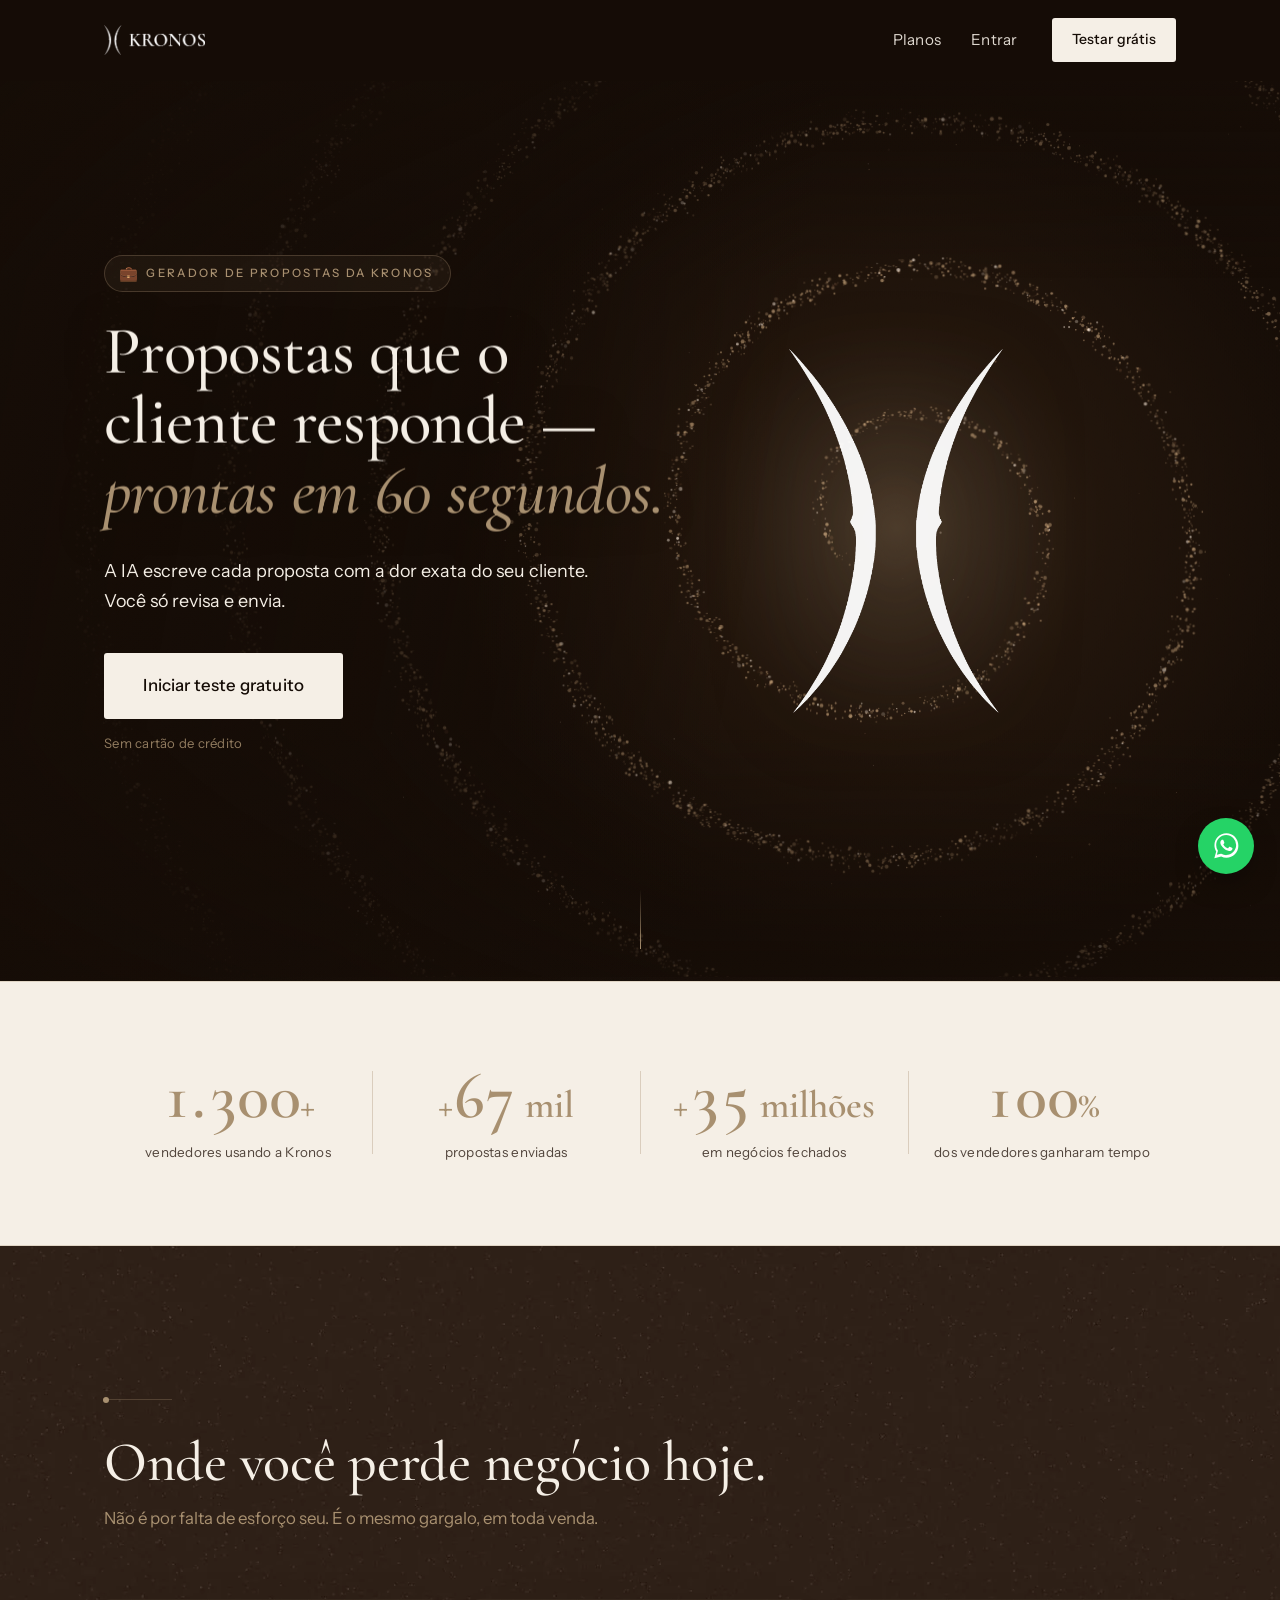
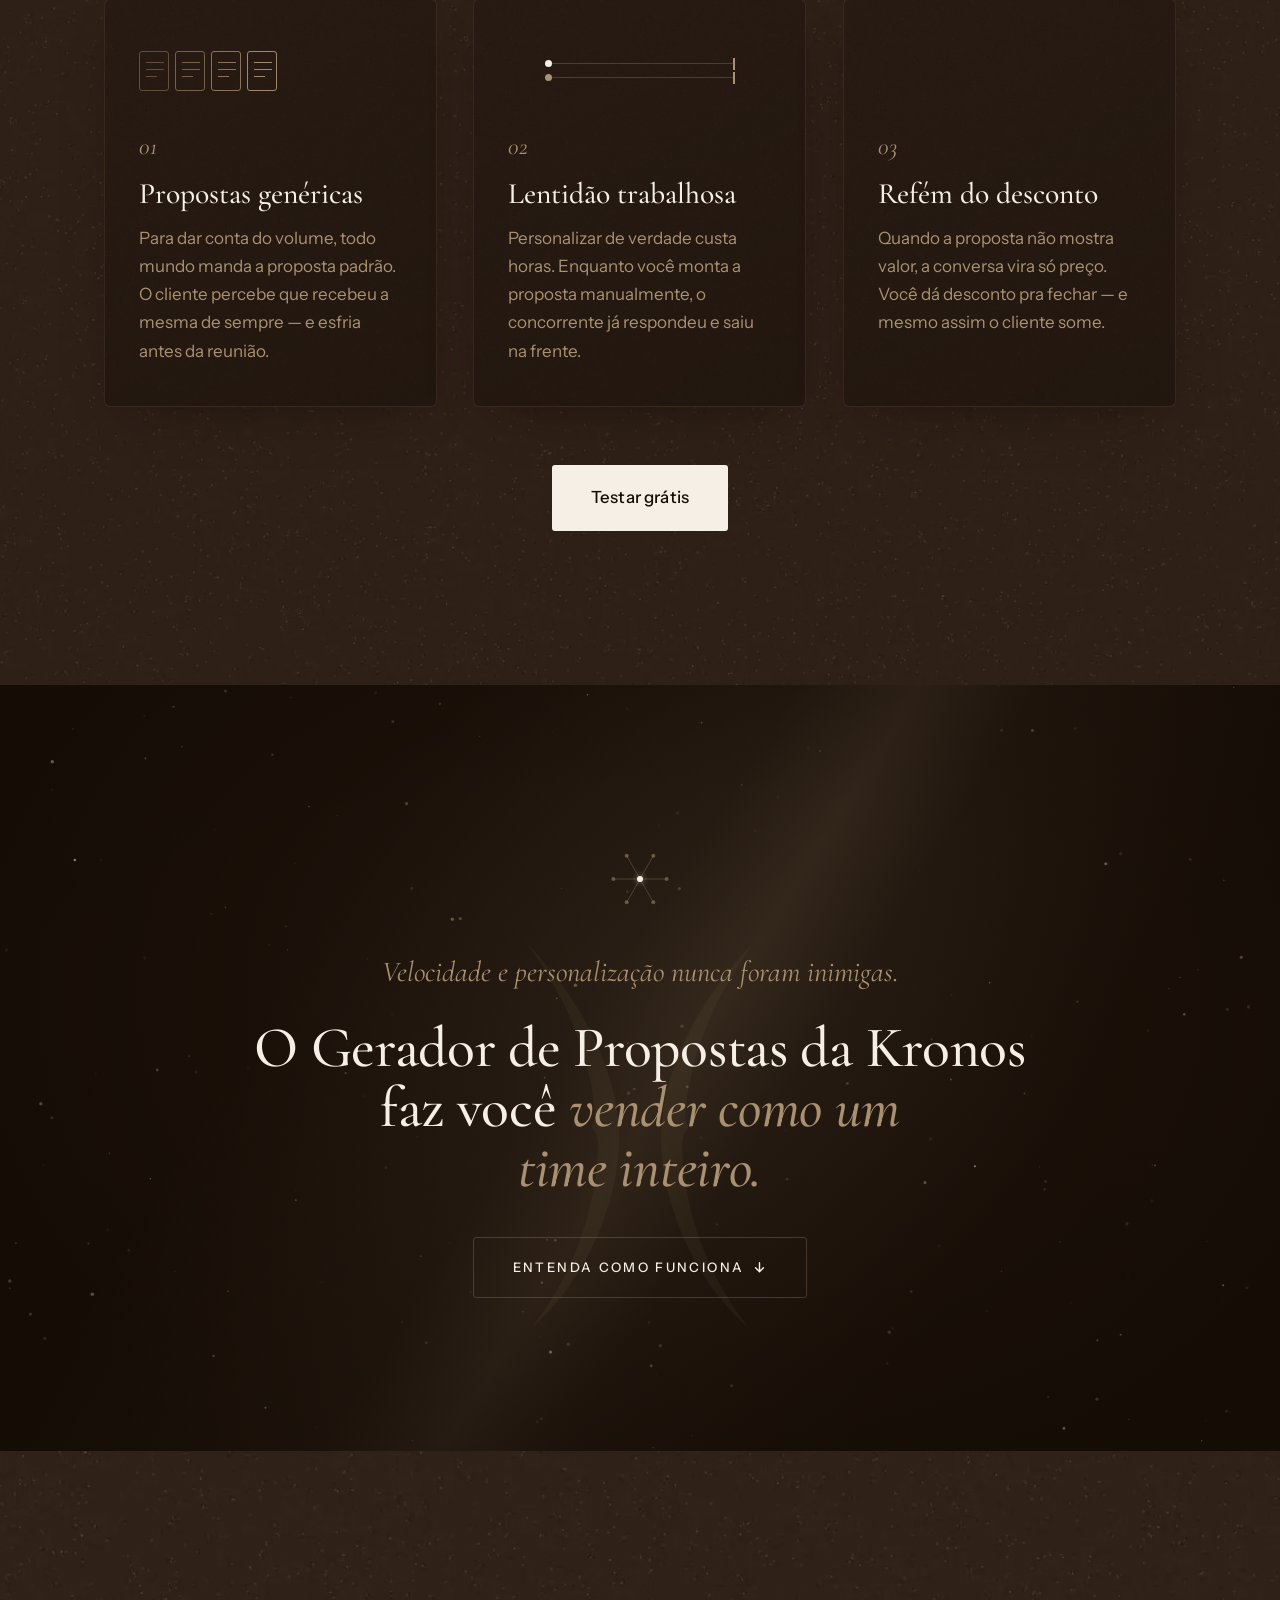
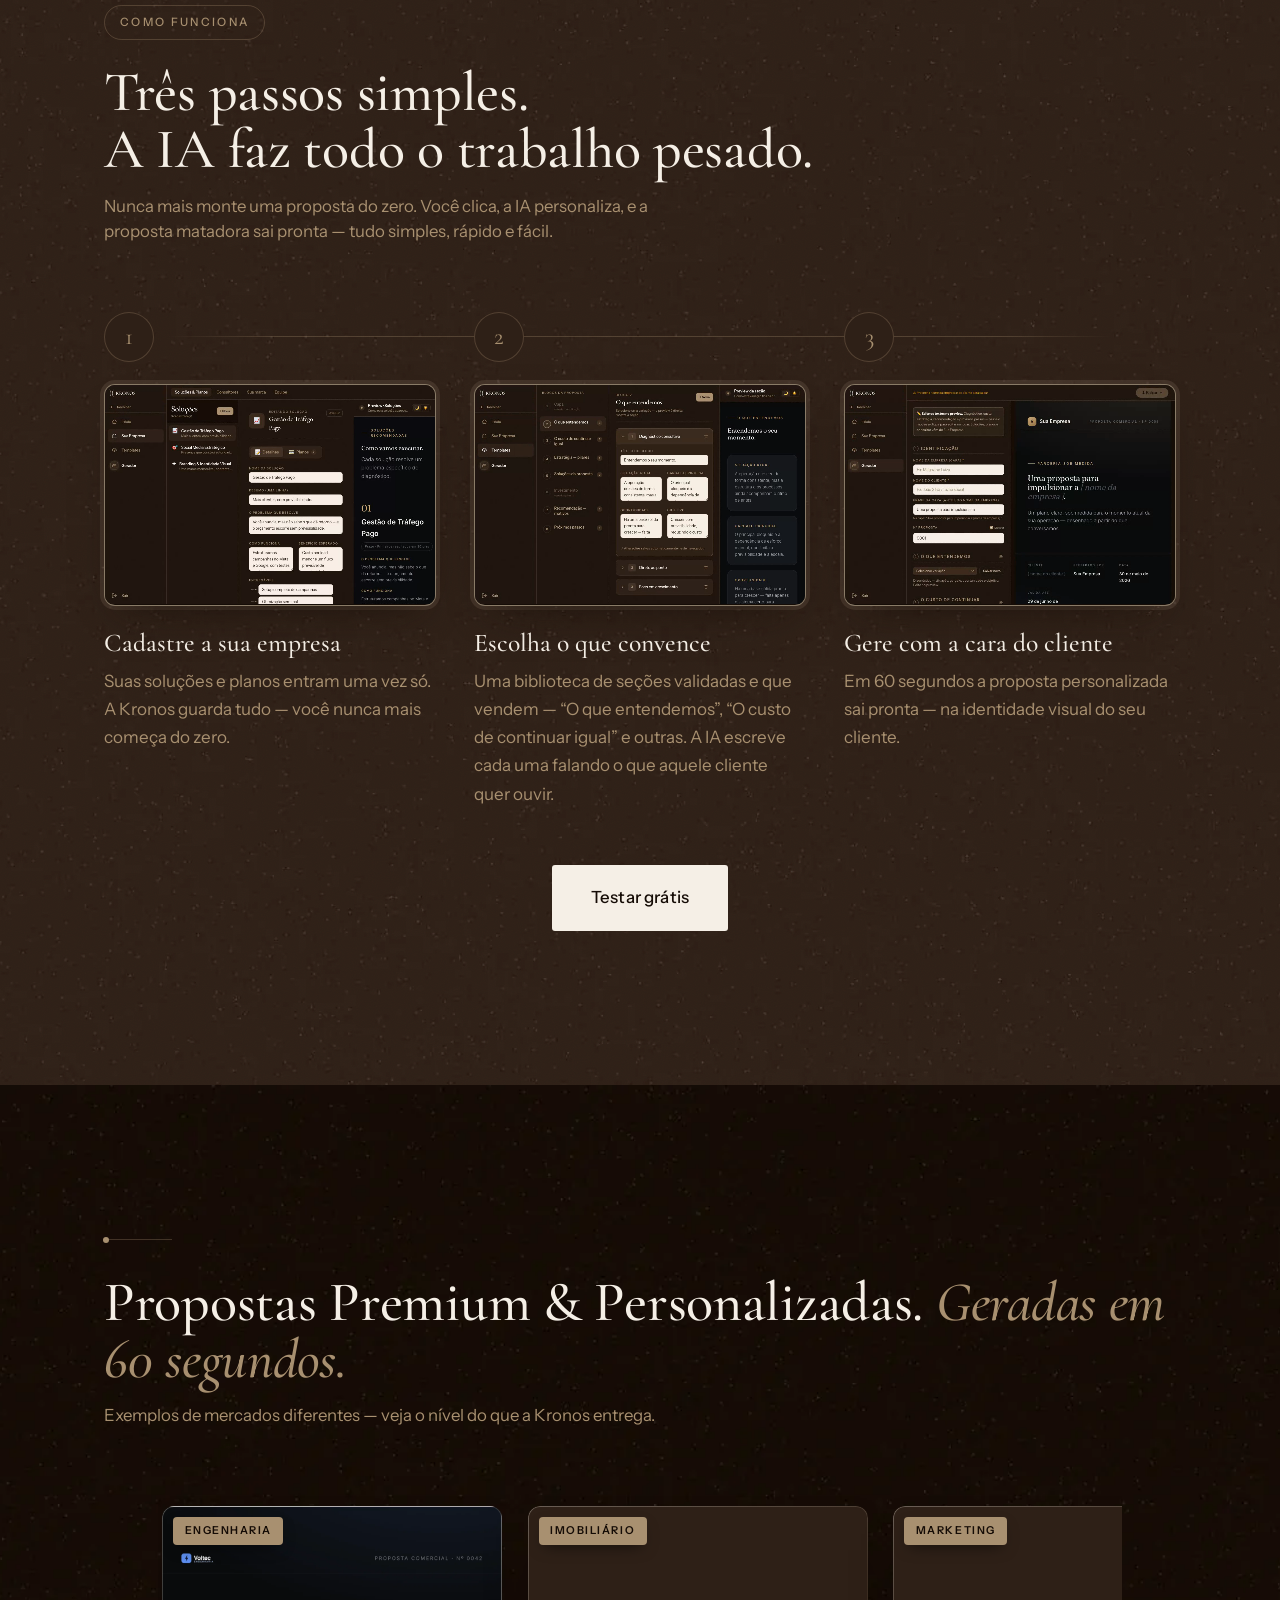
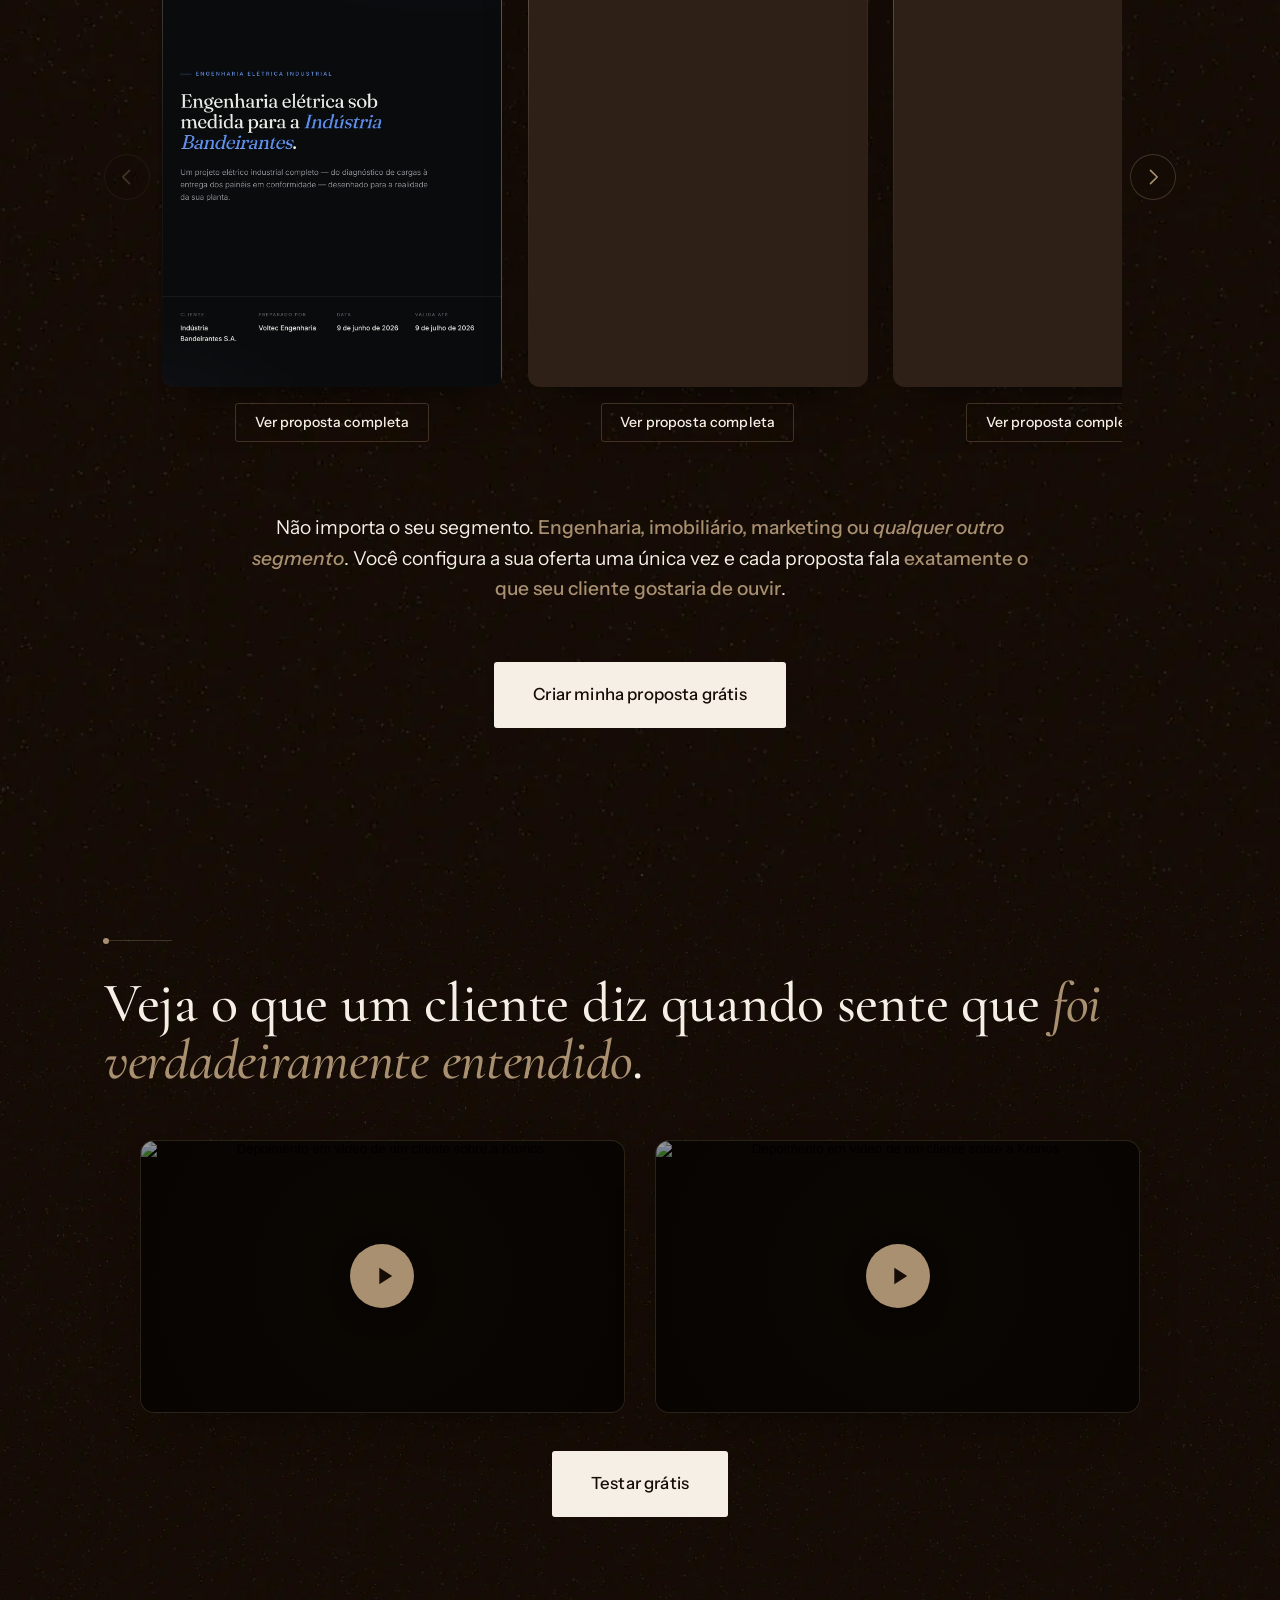
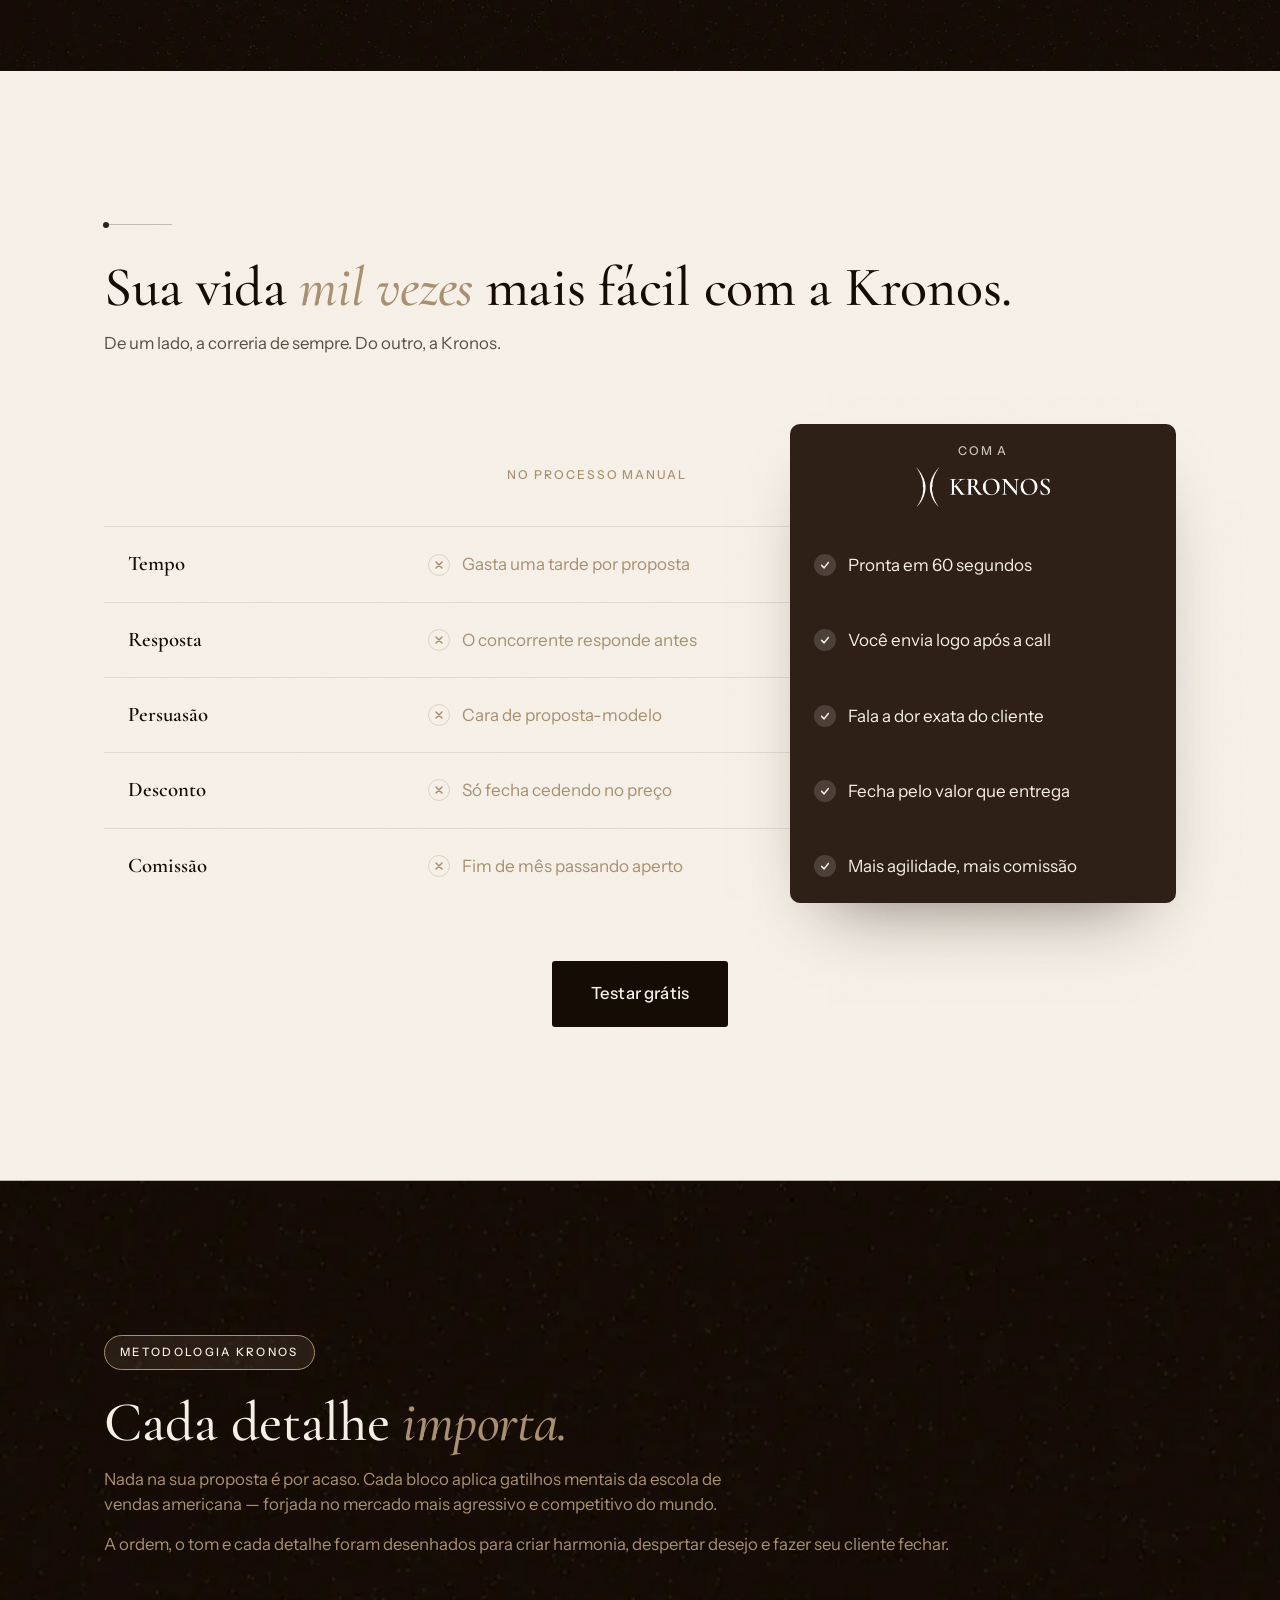
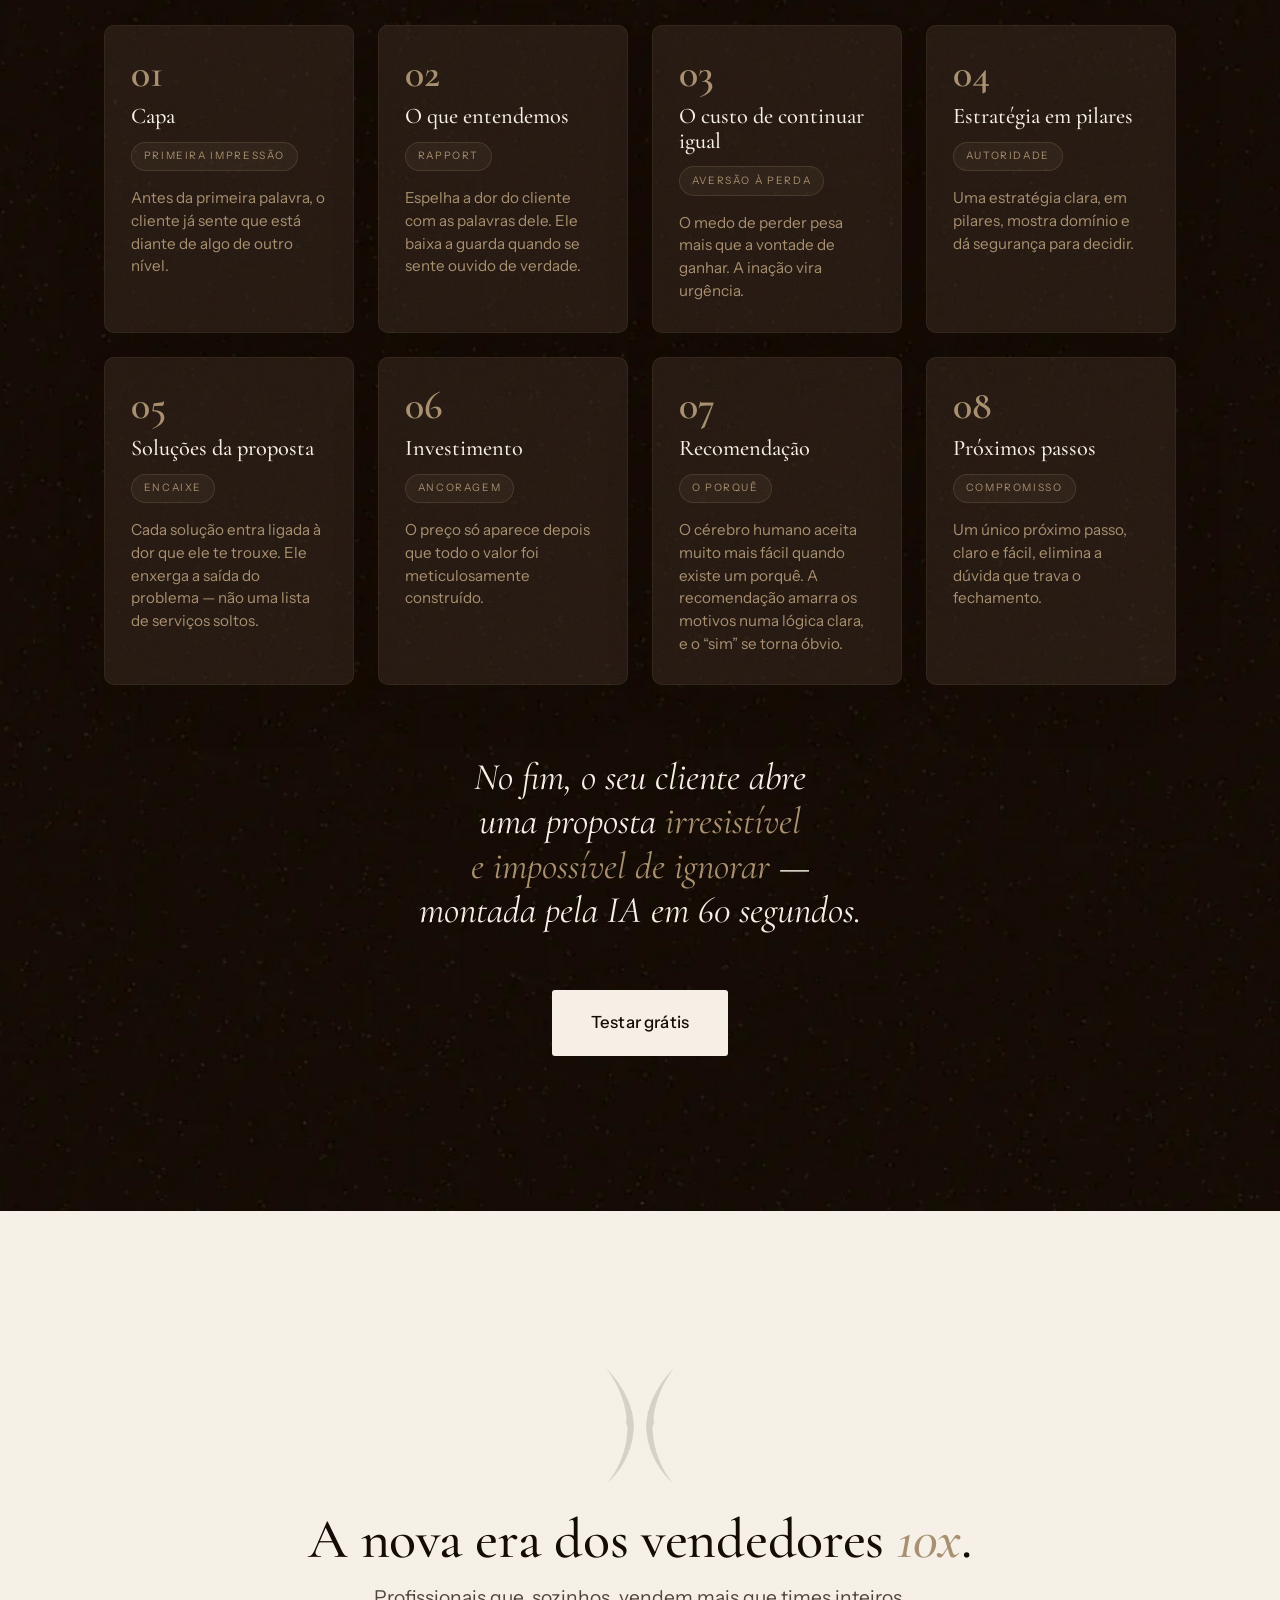
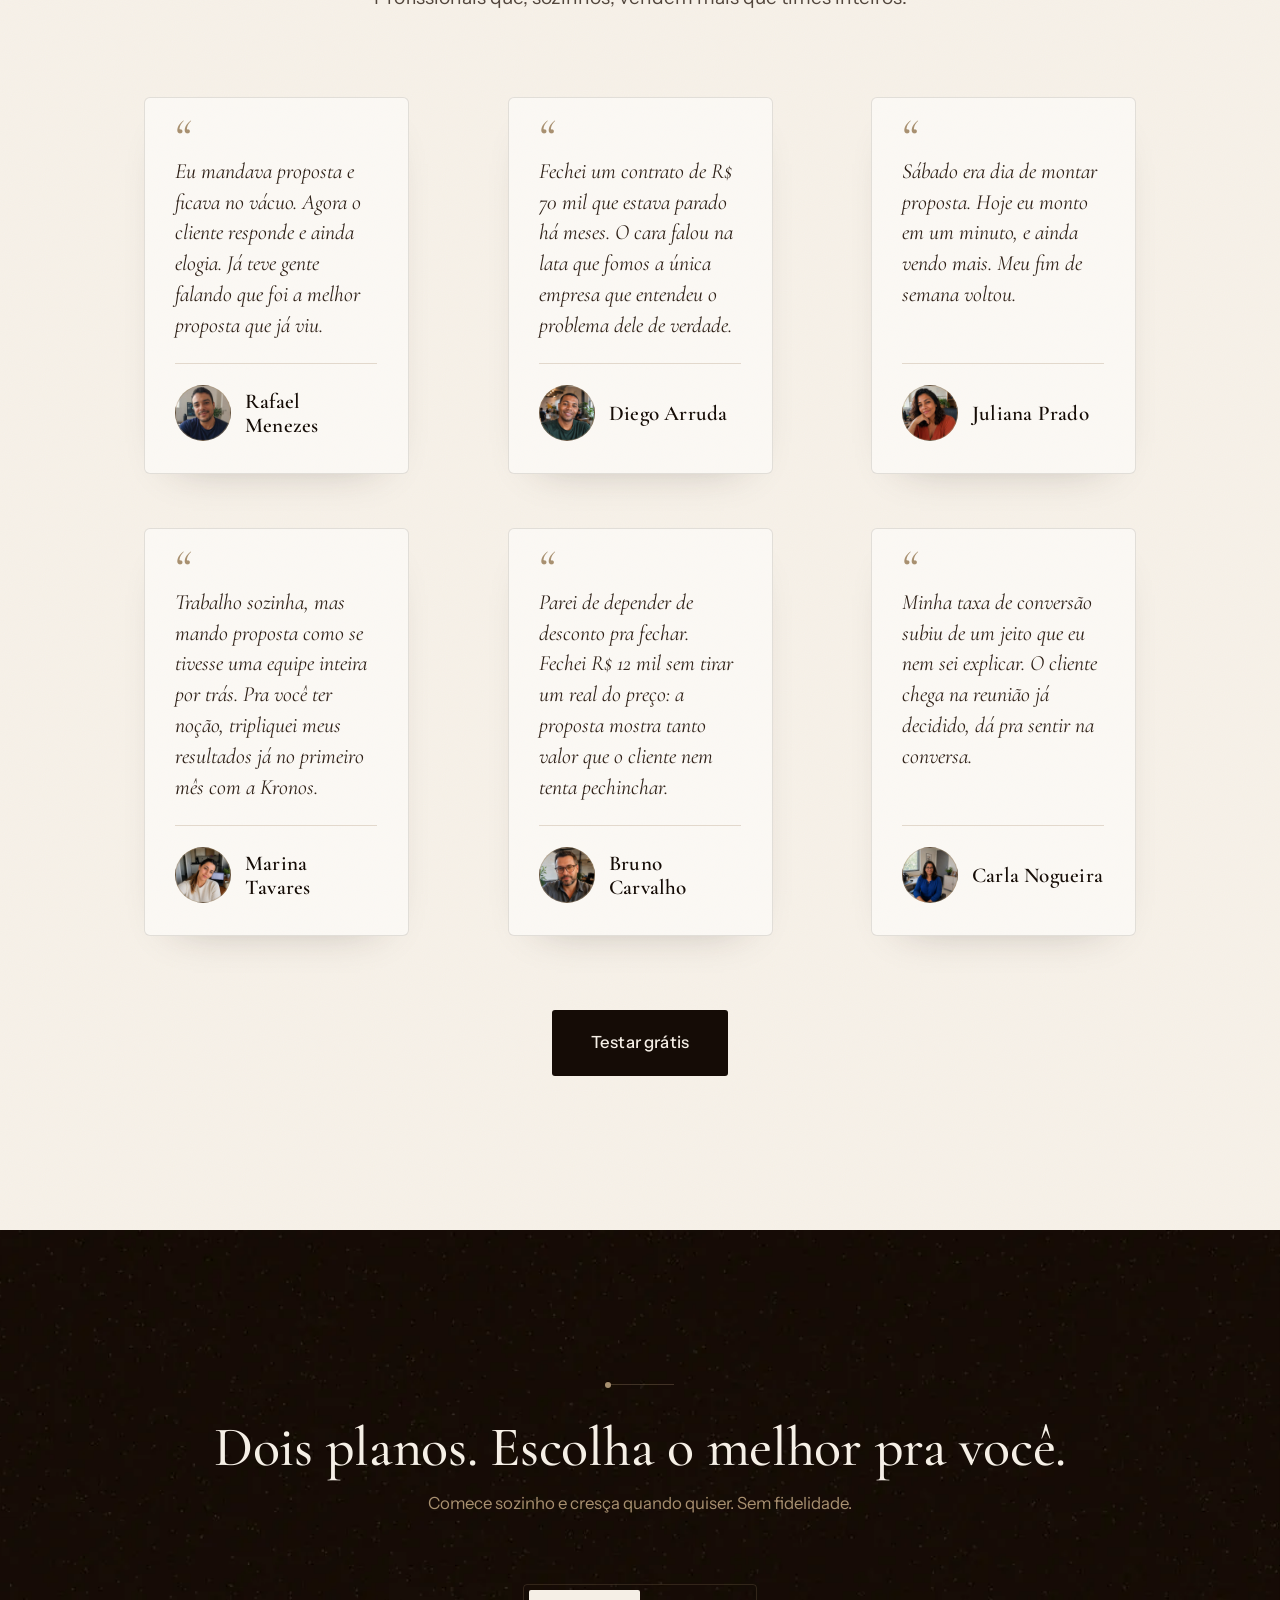
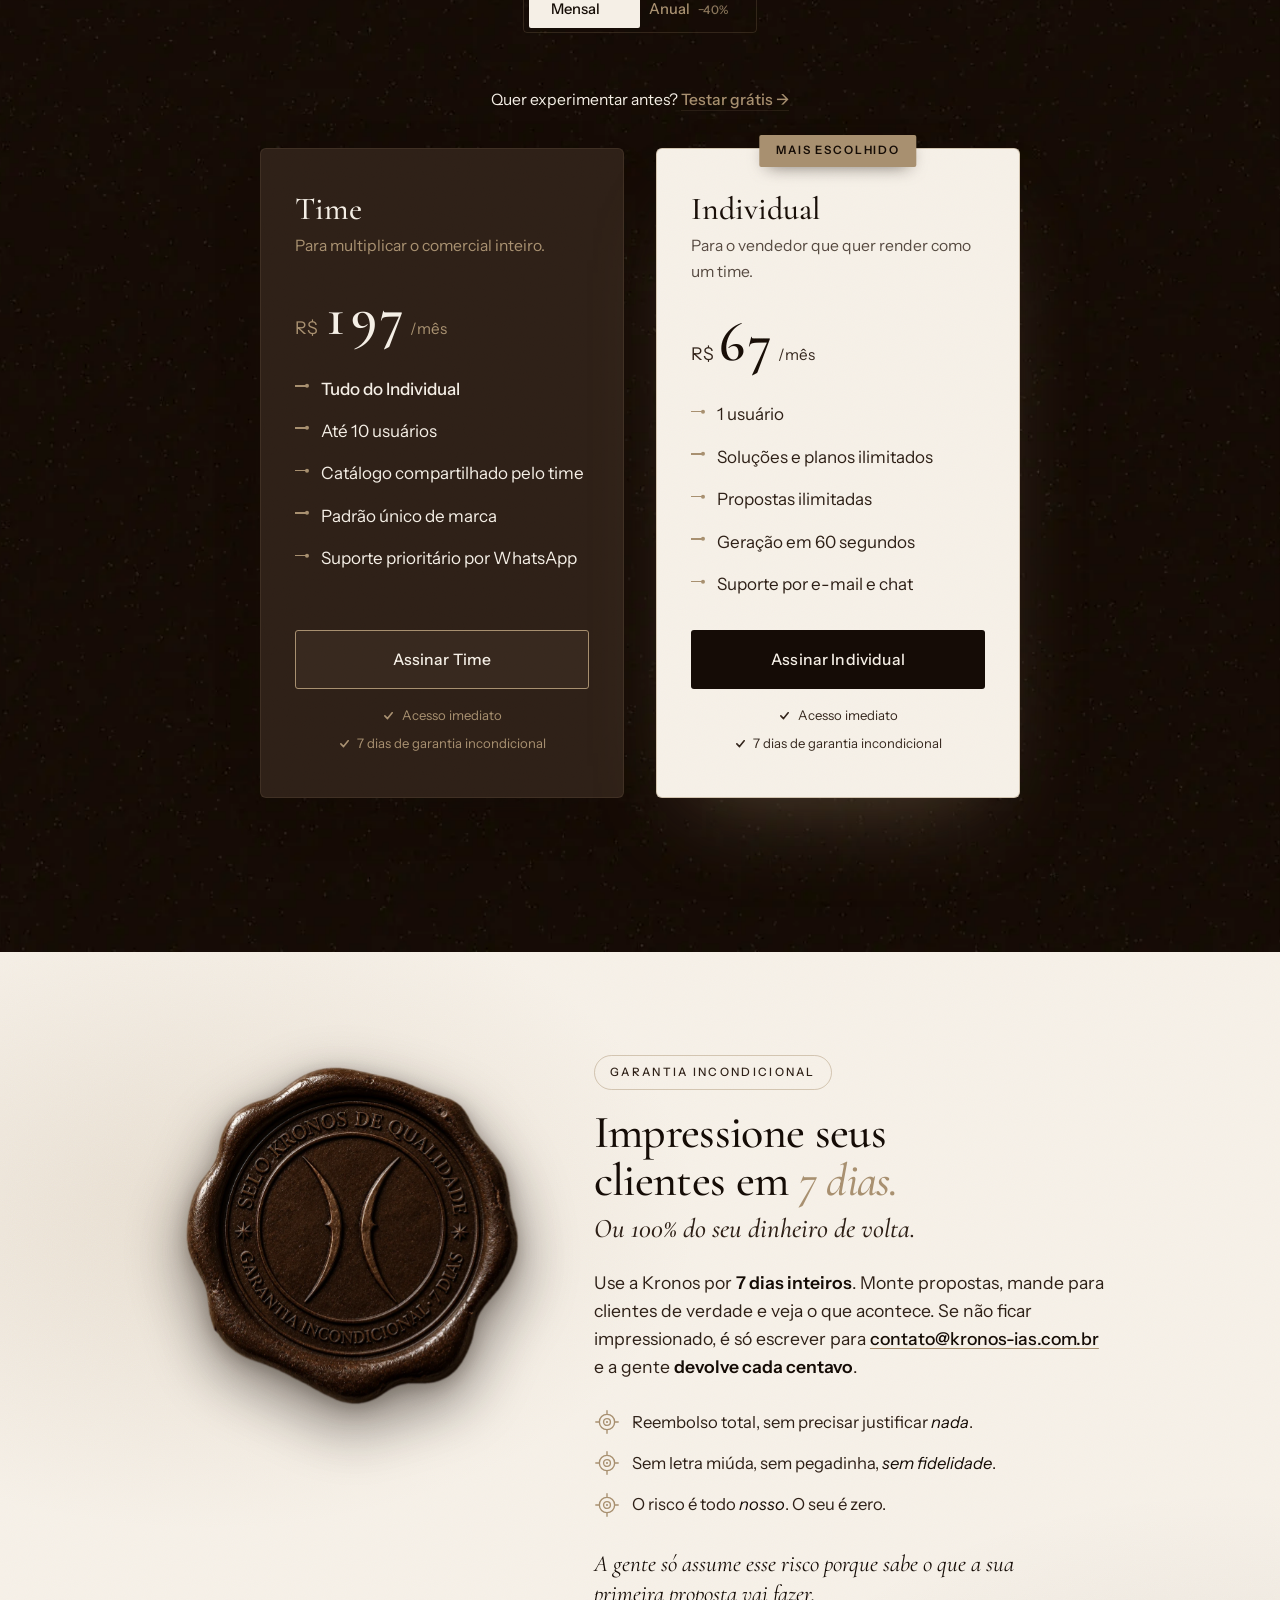
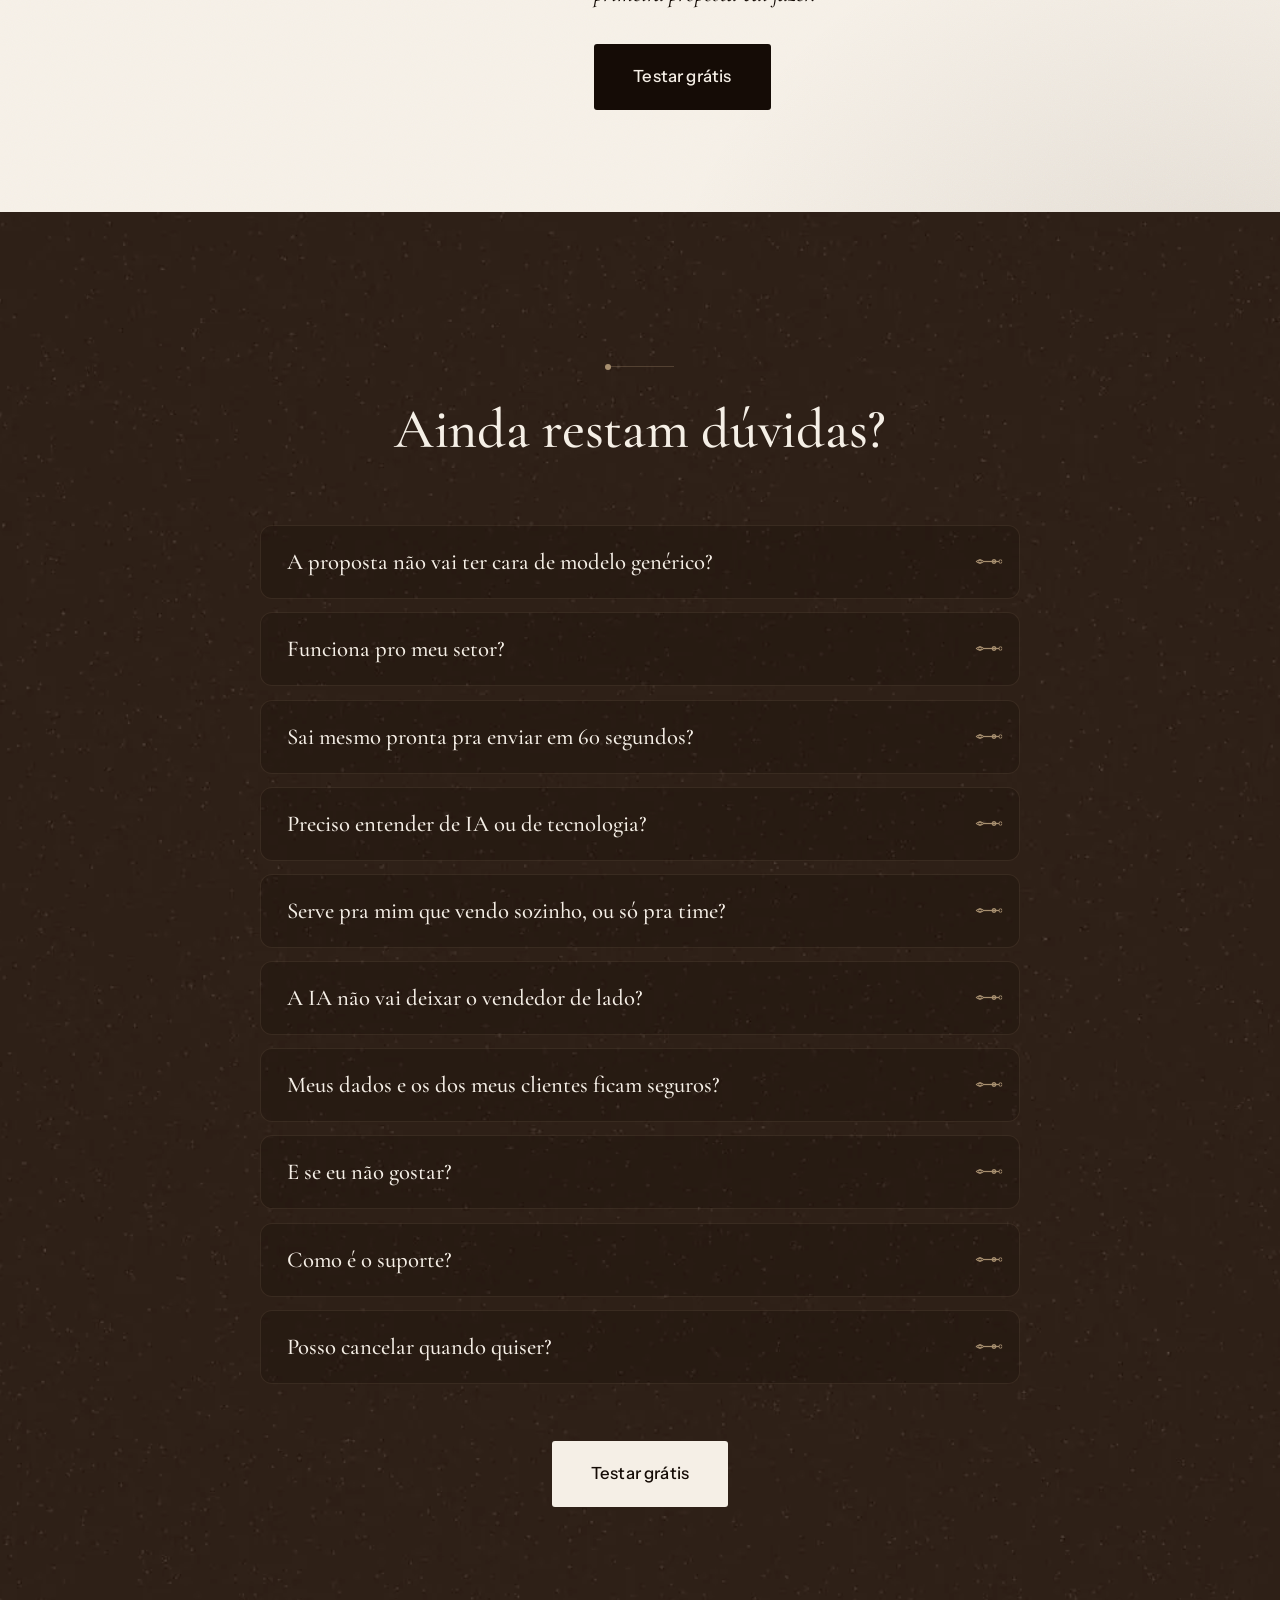
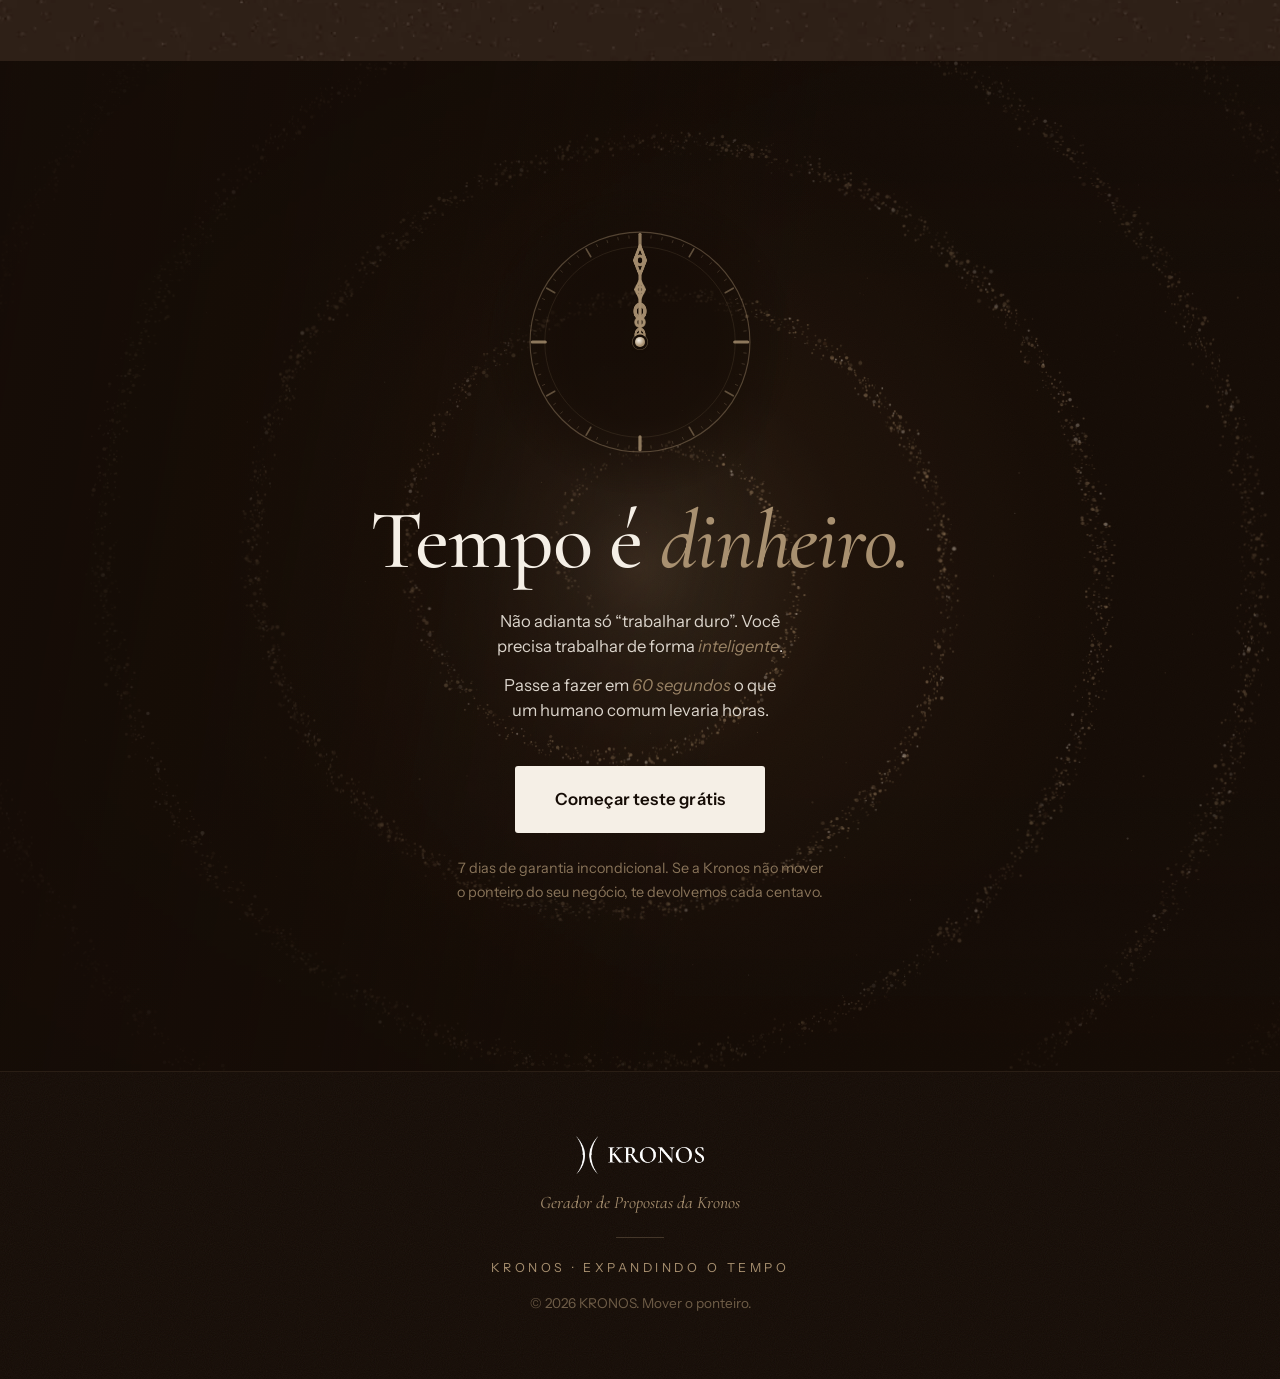
==== commit c322f3d2: "Move vórtice e emblema do hero levemente p/ a direita (cx 0.64 -> 0.70) Mantém vórtice e símbolo )( " ====
--- a/index.html
+++ b/index.html
@@ -160,7 +160,7 @@
   <!-- ===================== 1. HERO ===================== -->
   <section class="hero" id="hero">
     <div class="hero-bg" aria-hidden="true">
-      <canvas class="vortex" id="vortex" data-cx="0.64" data-parallax="0.03" data-speed="0.0006" data-vis="1.2"></canvas>
+      <canvas class="vortex" id="vortex" data-cx="0.70" data-parallax="0.03" data-speed="0.0006" data-vis="1.2"></canvas>
       <img class="hero-emblem" src="assets/kronos-symbol.png" alt="" aria-hidden="true" decoding="async" />
       <span class="hero-veil"></span>
       <span class="grain"></span>
--- a/styles.css
+++ b/styles.css
@@ -493,7 +493,7 @@
    Fica acima da véu (z1) e abaixo do conteúdo (z3). */
 .hero-emblem {
   position: absolute;
-  left: 64%;
+  left: 70%;
   top: 50%;
   transform: translate(-50%, -50%);
   width: clamp(140px, 19vw, 300px);
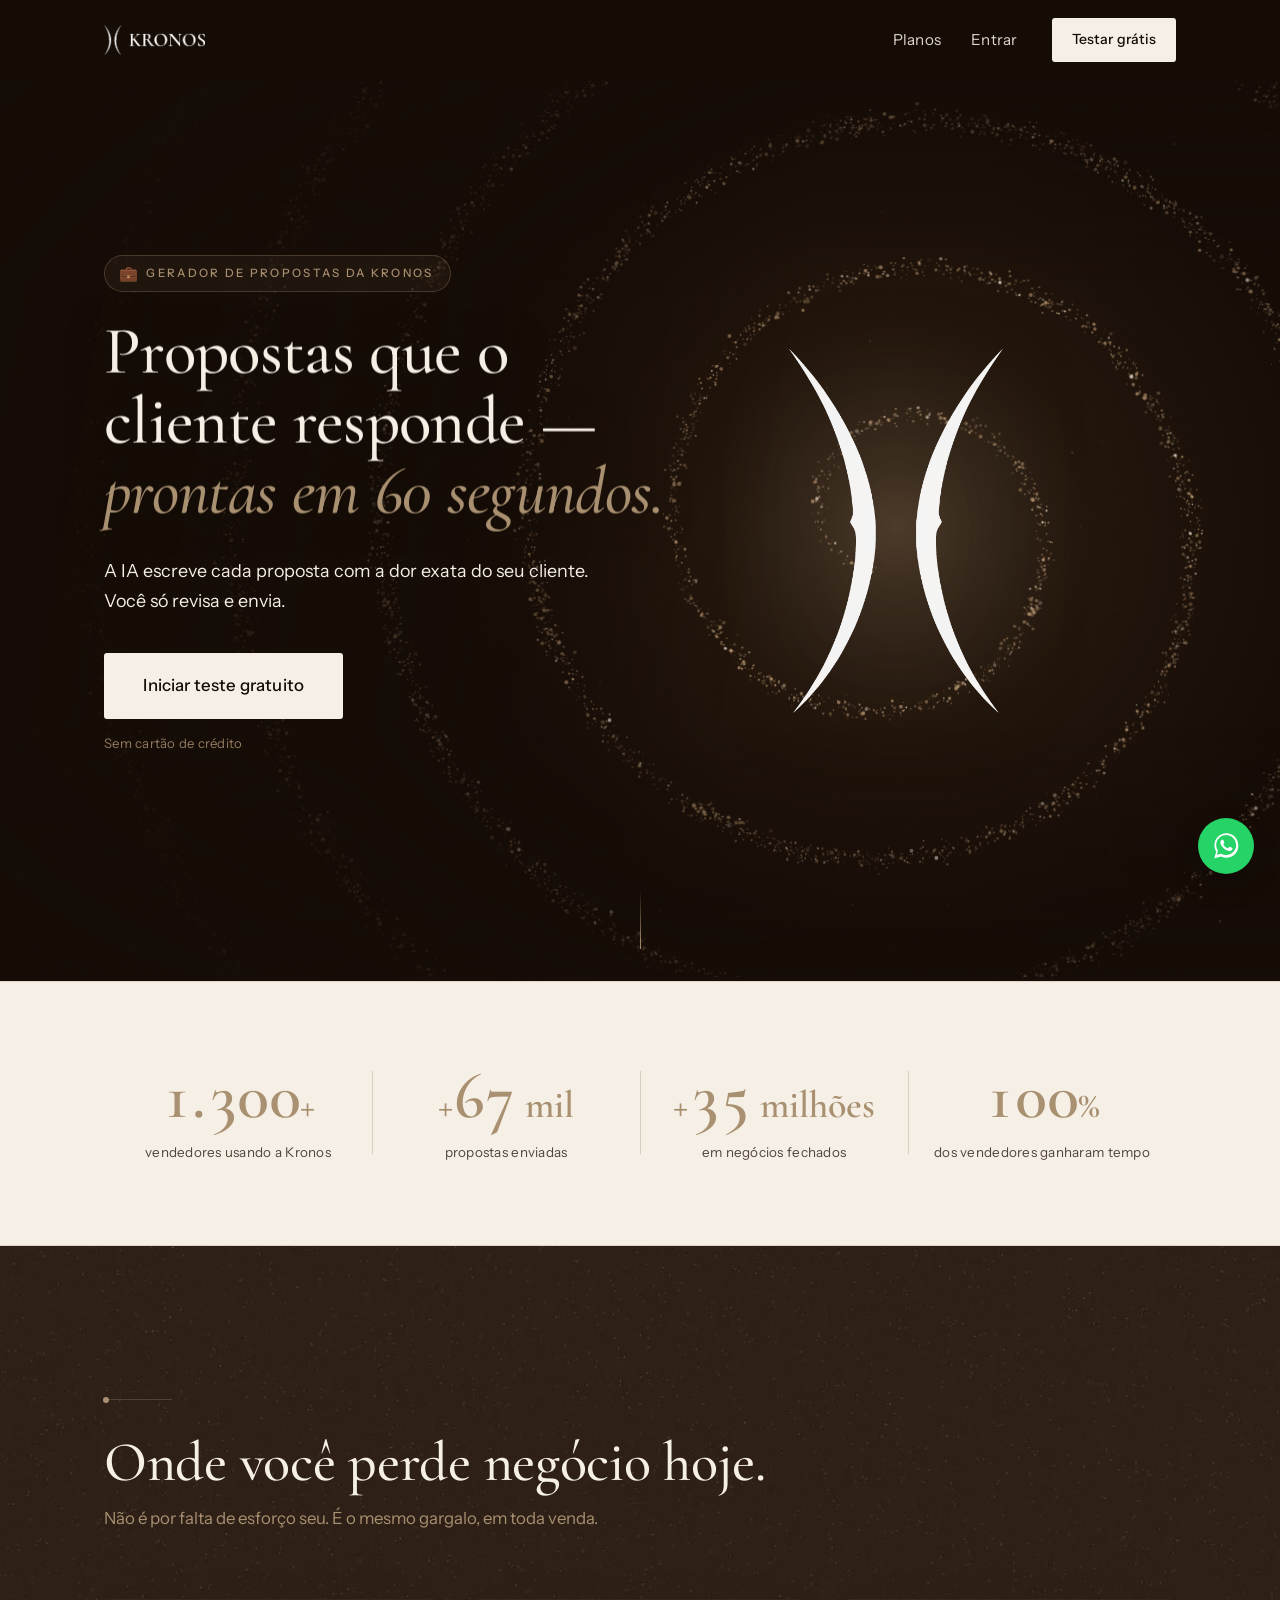
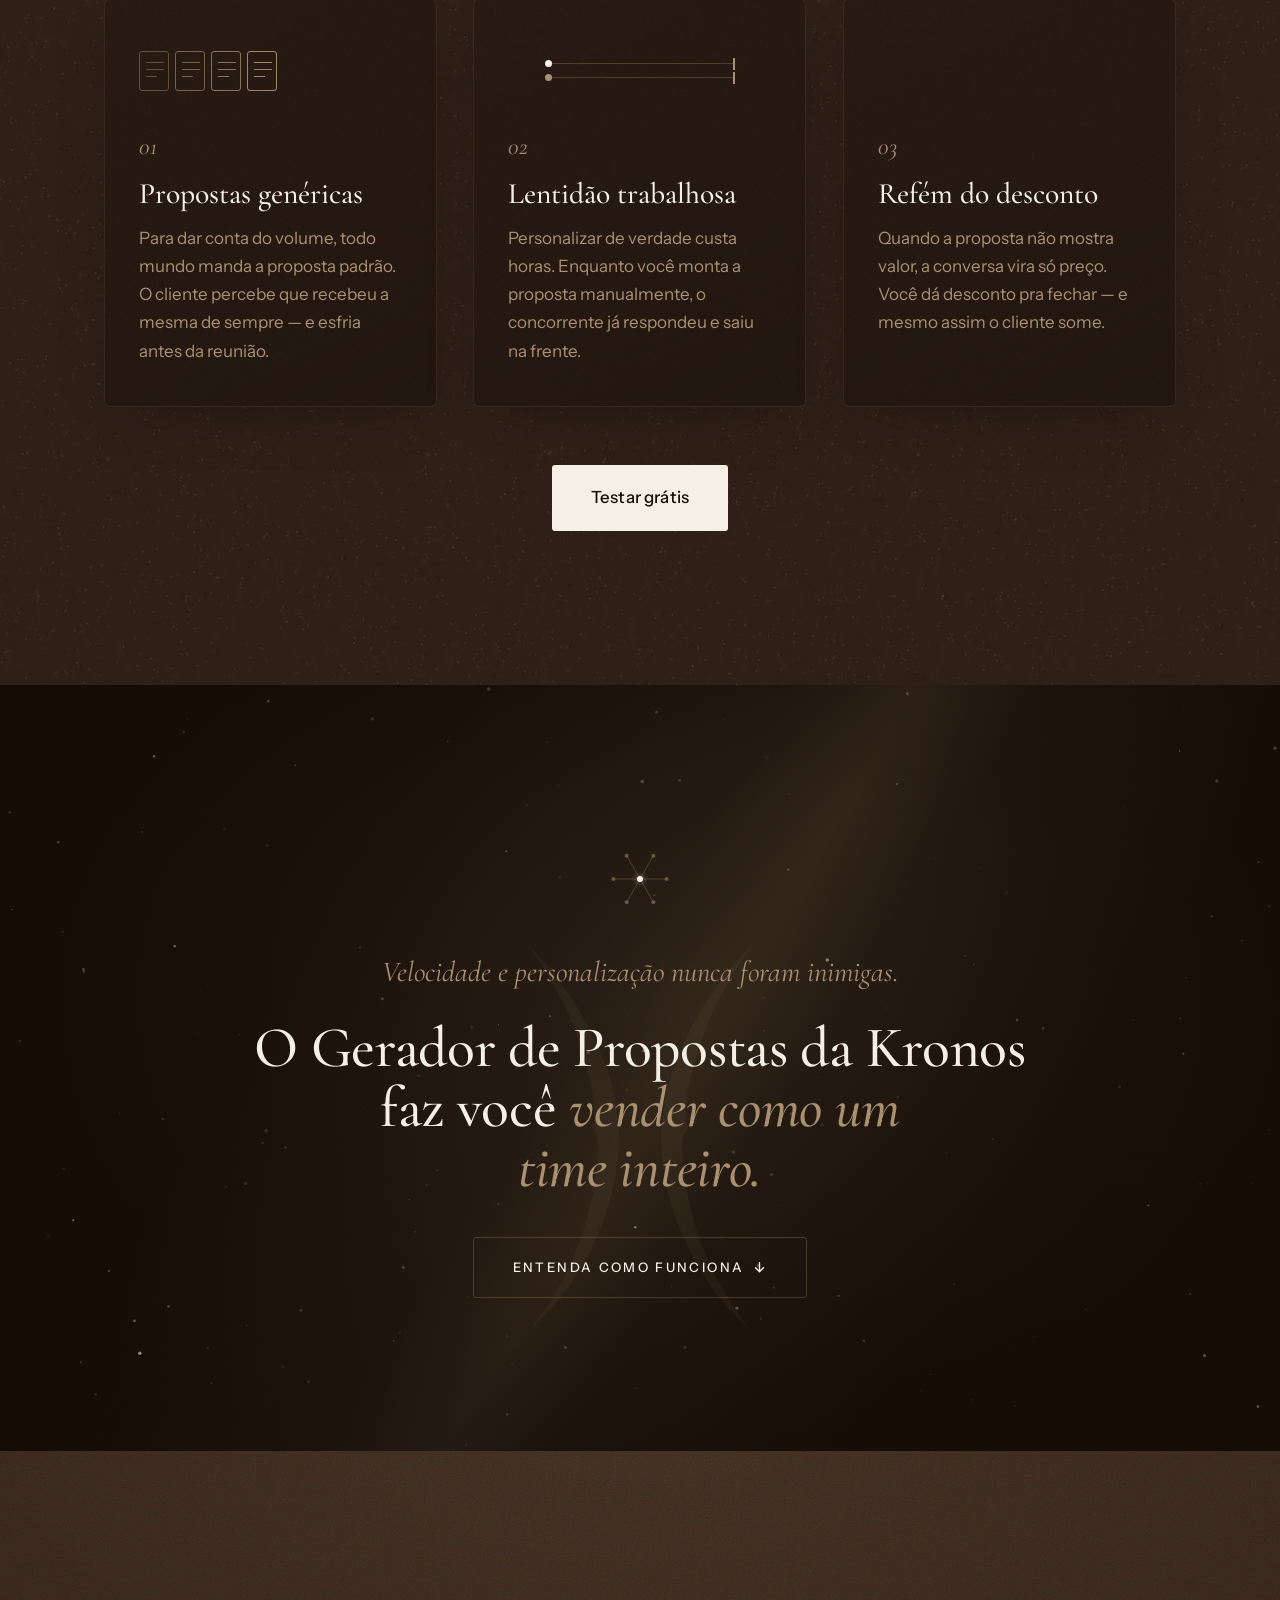
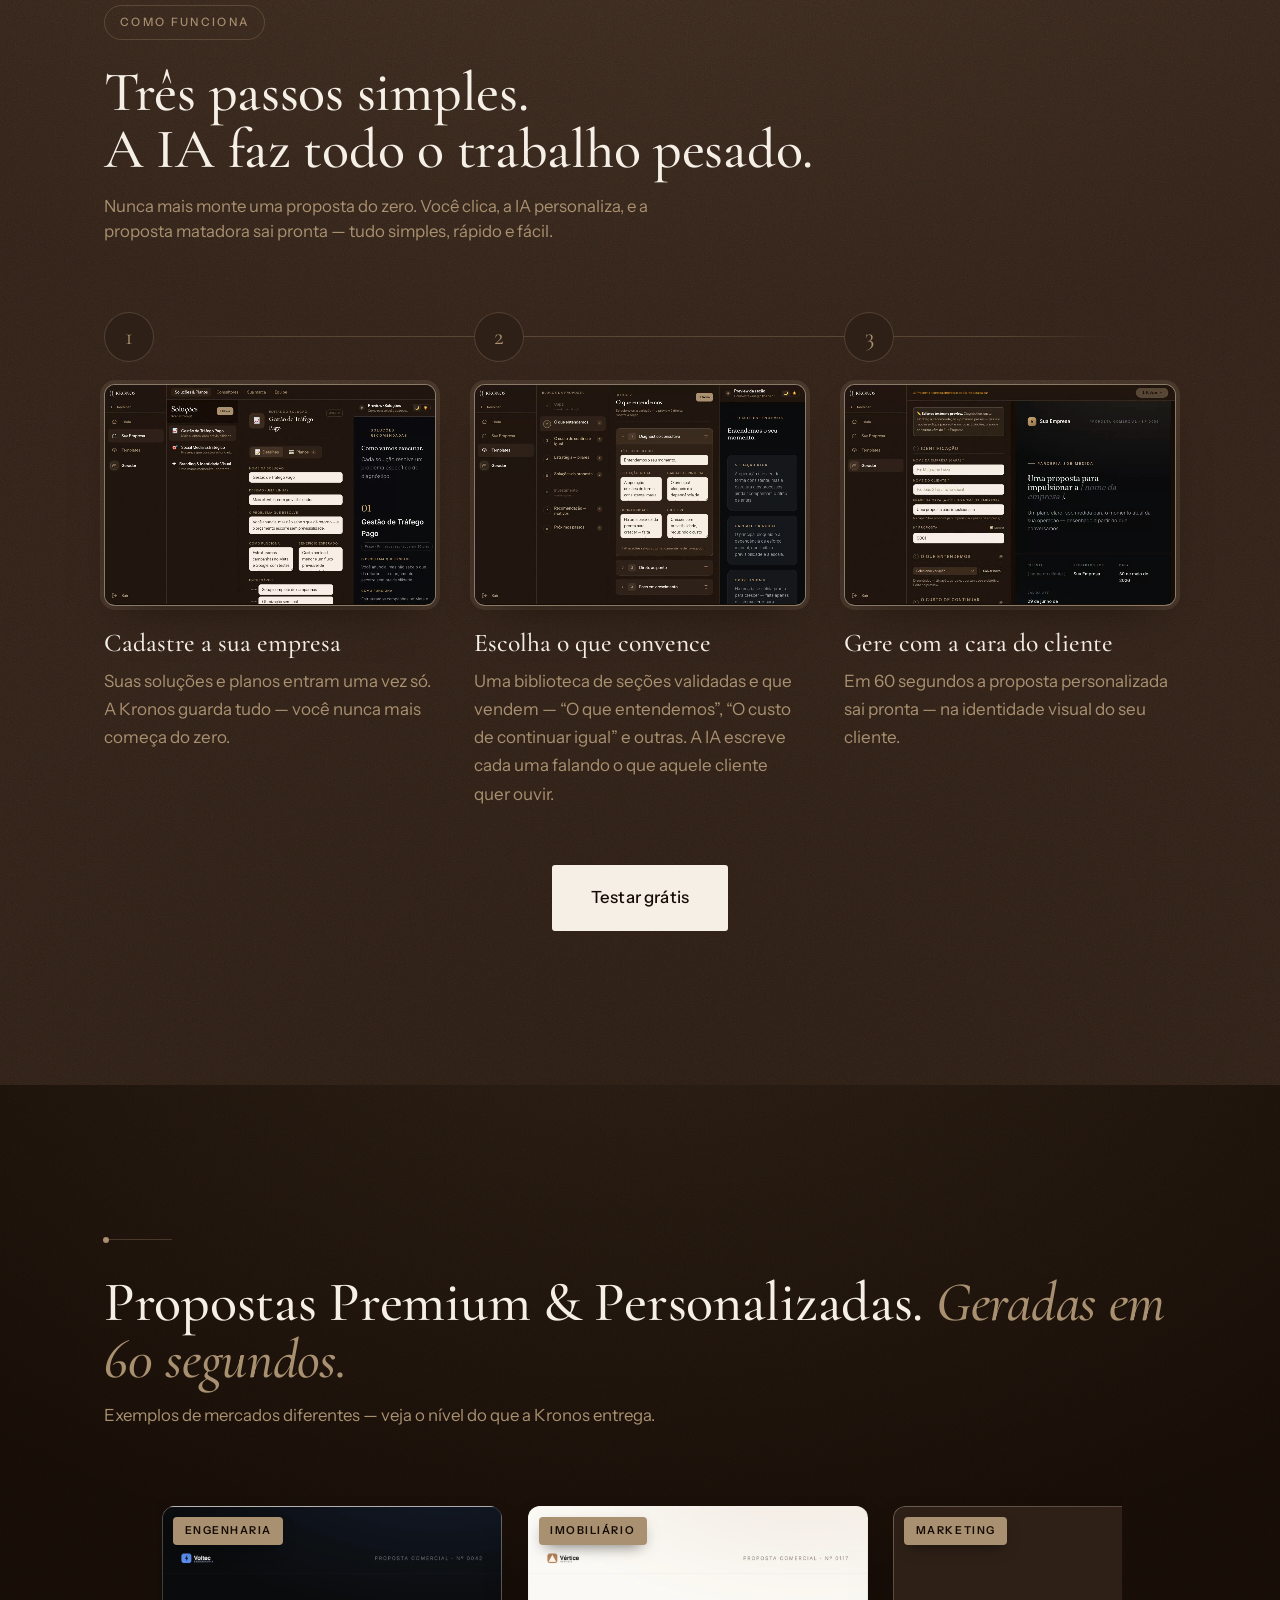
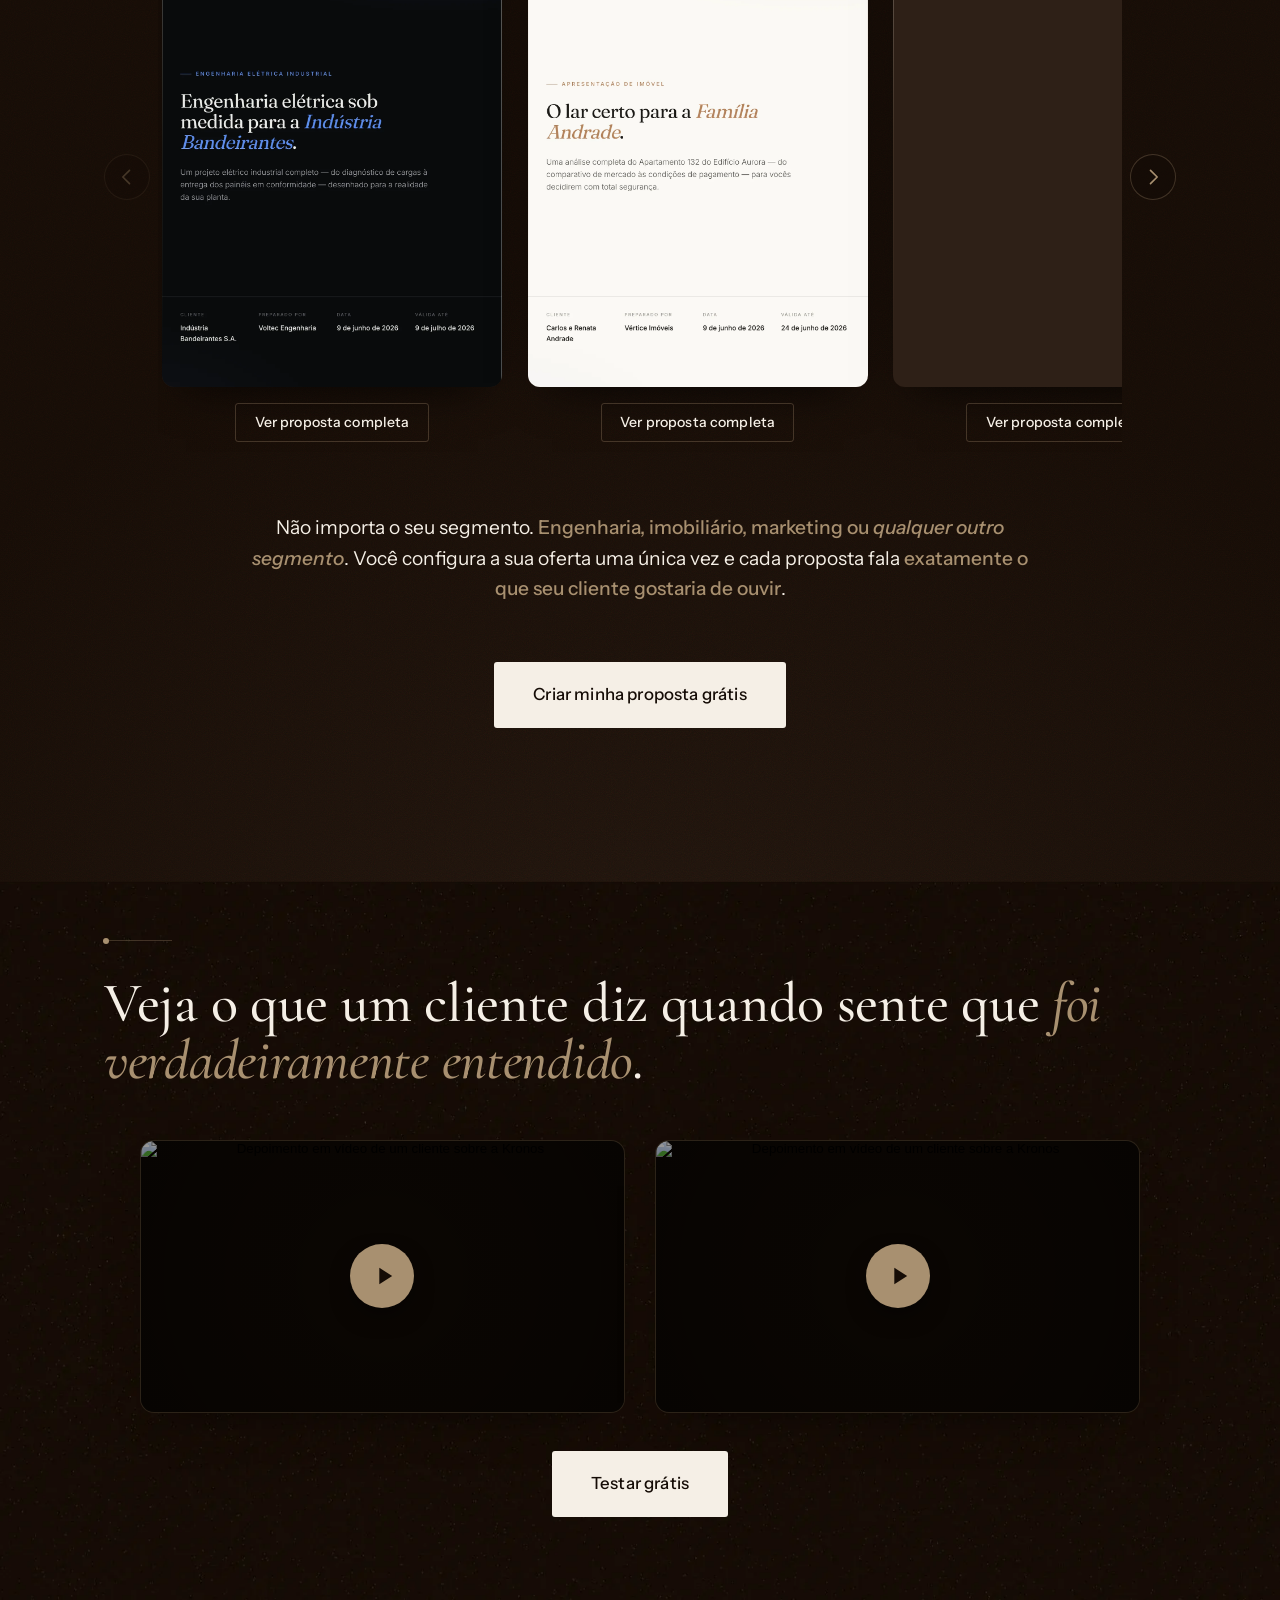
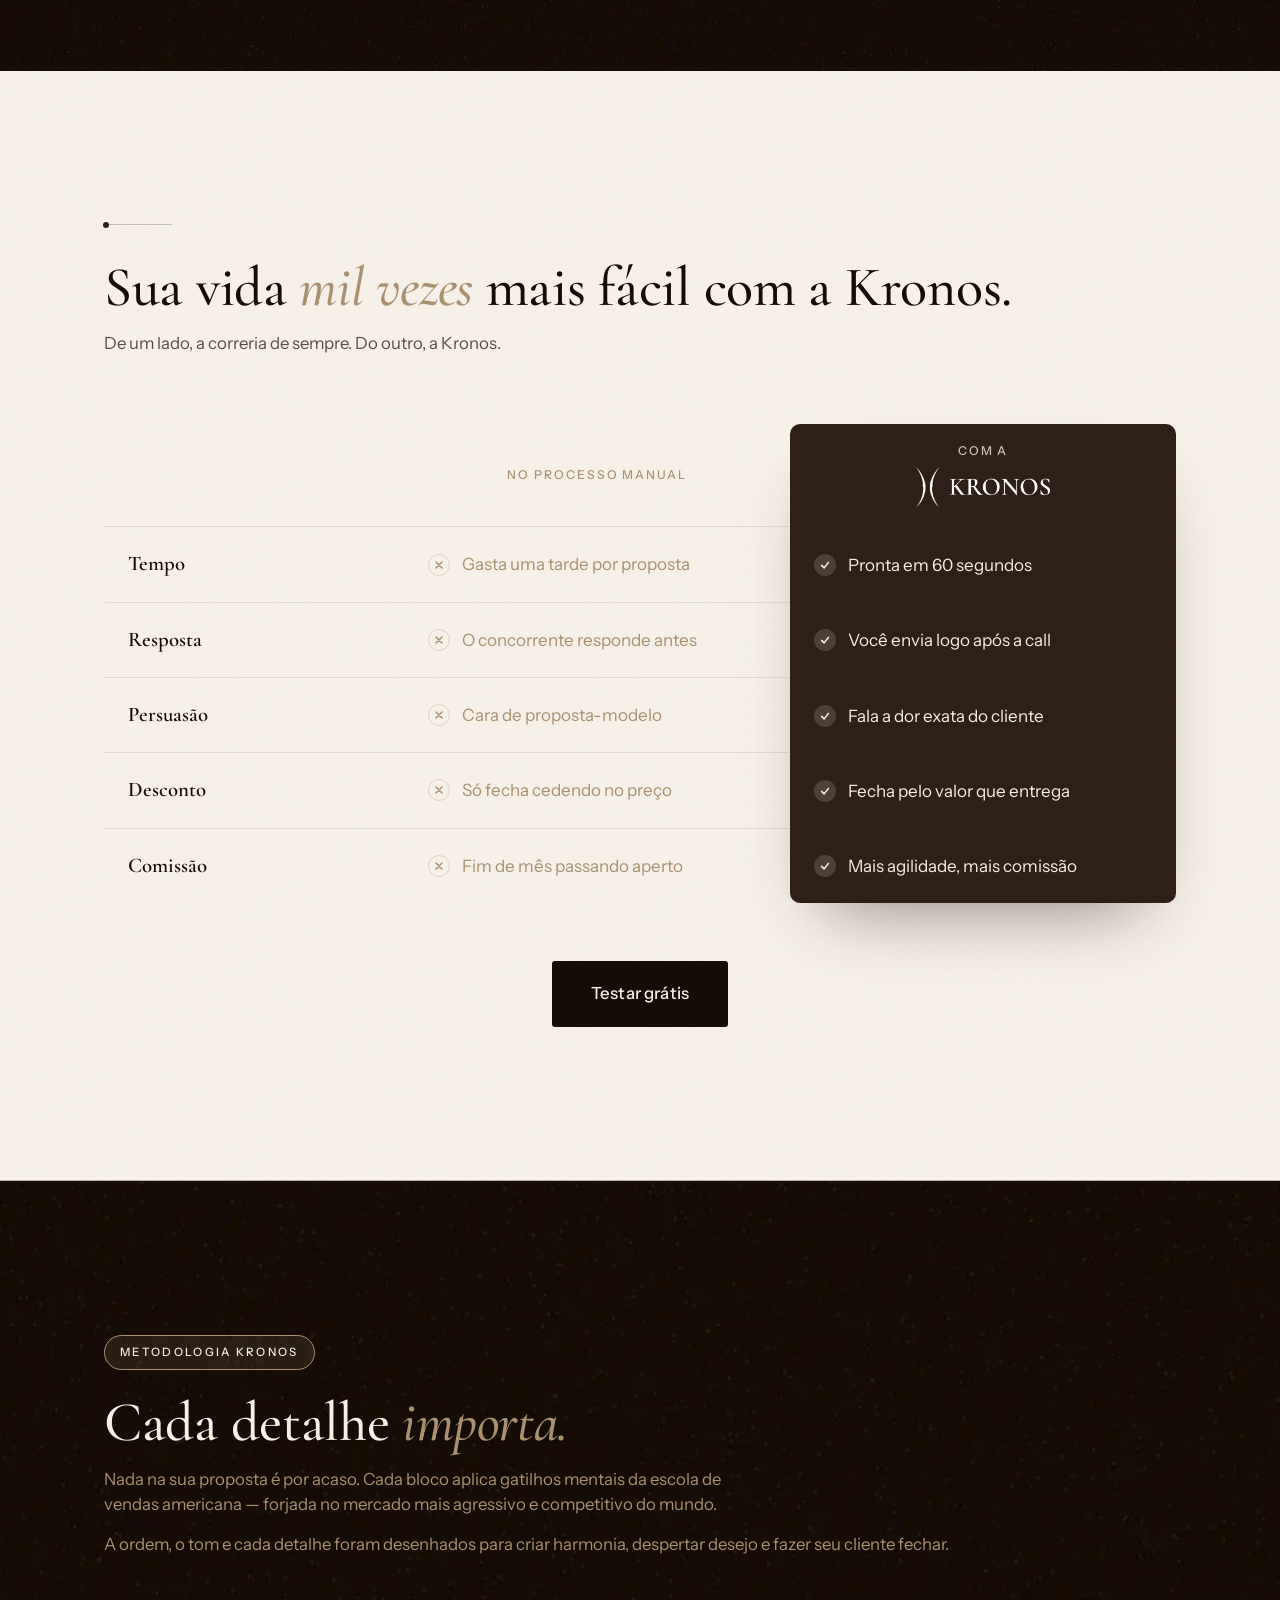
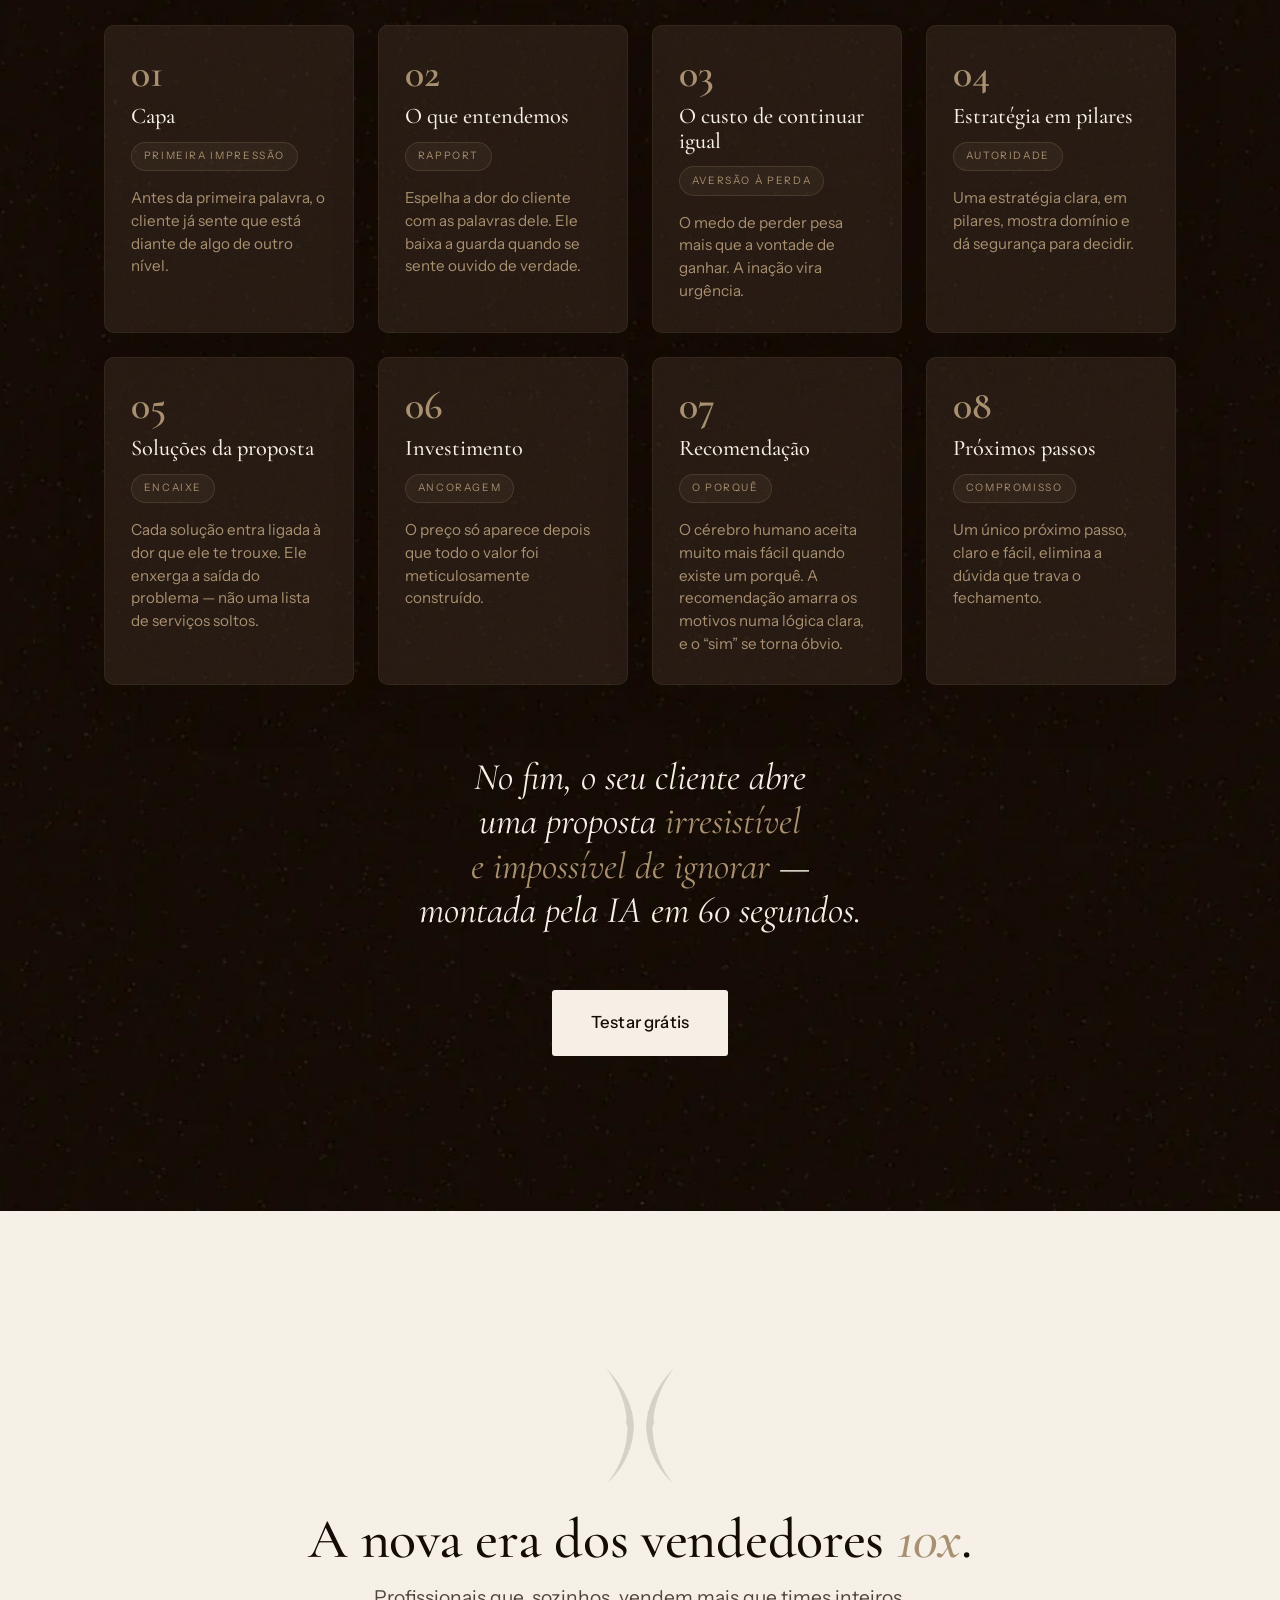
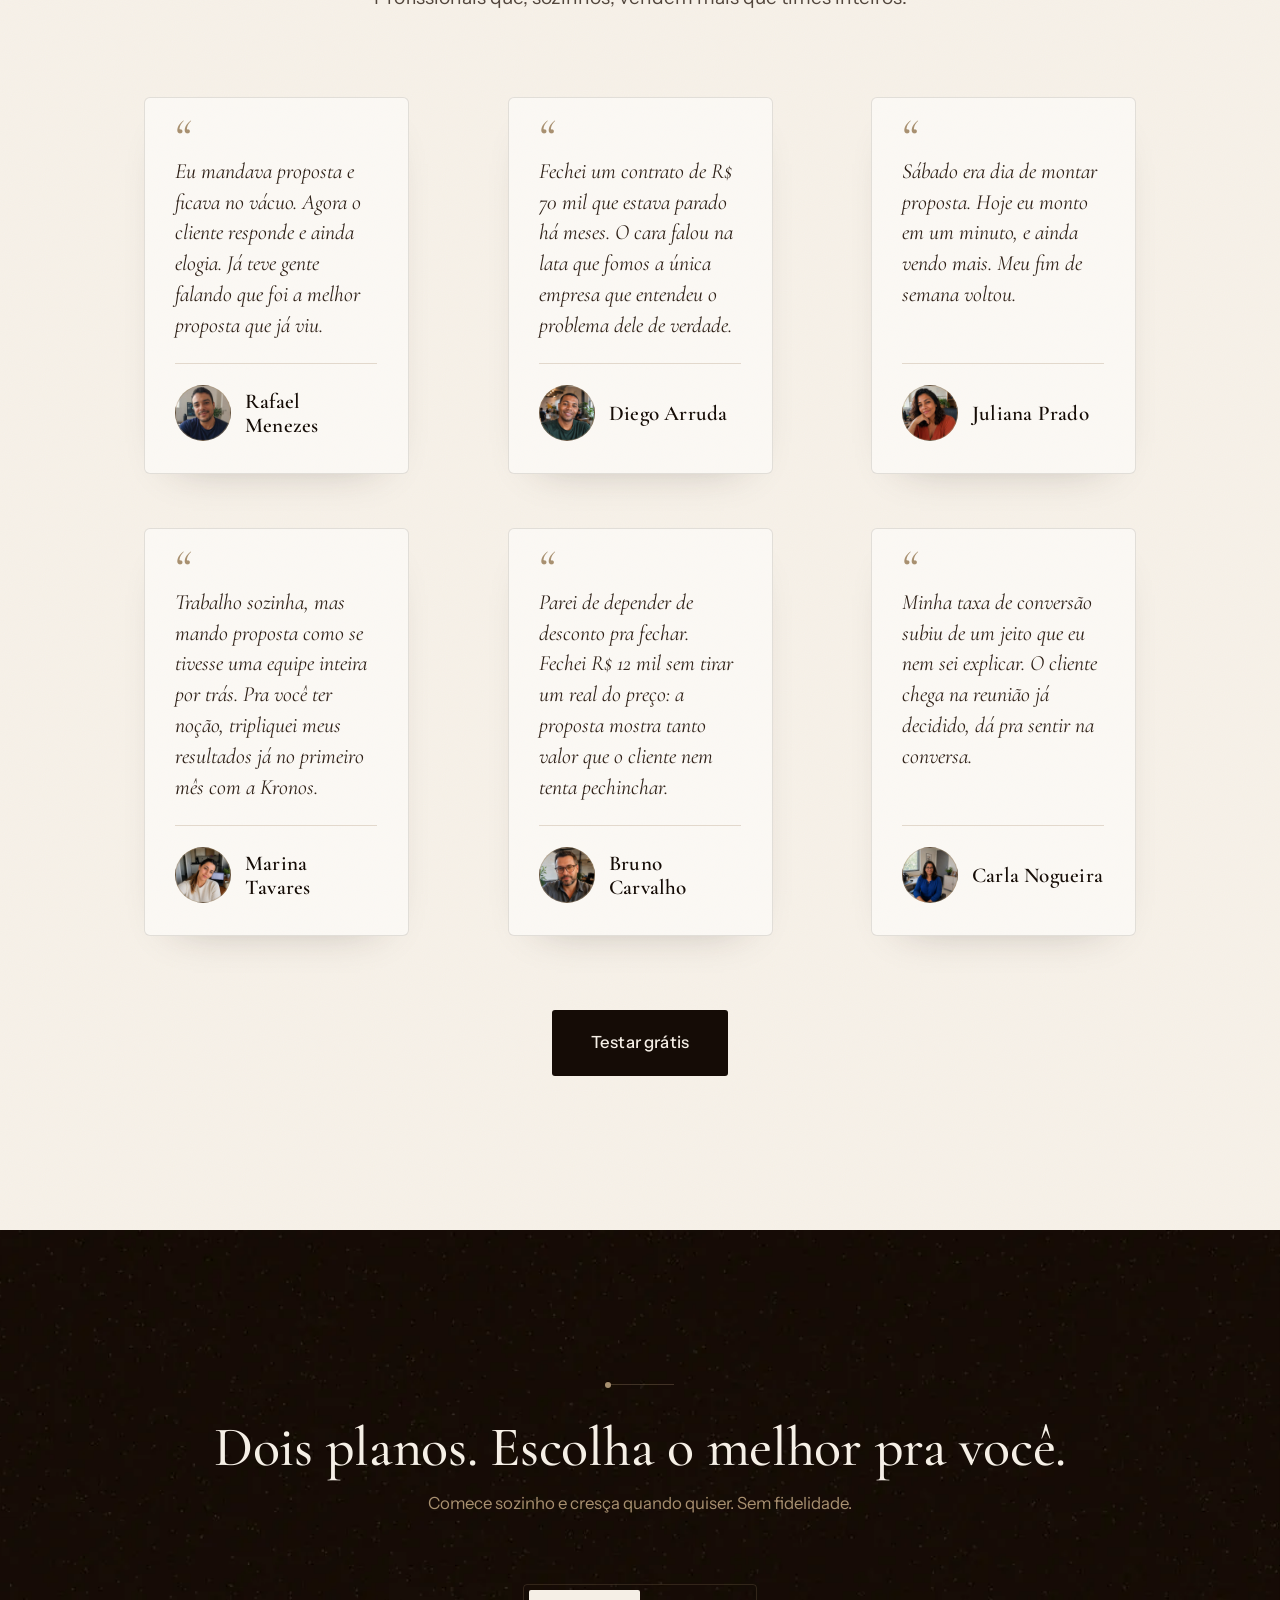
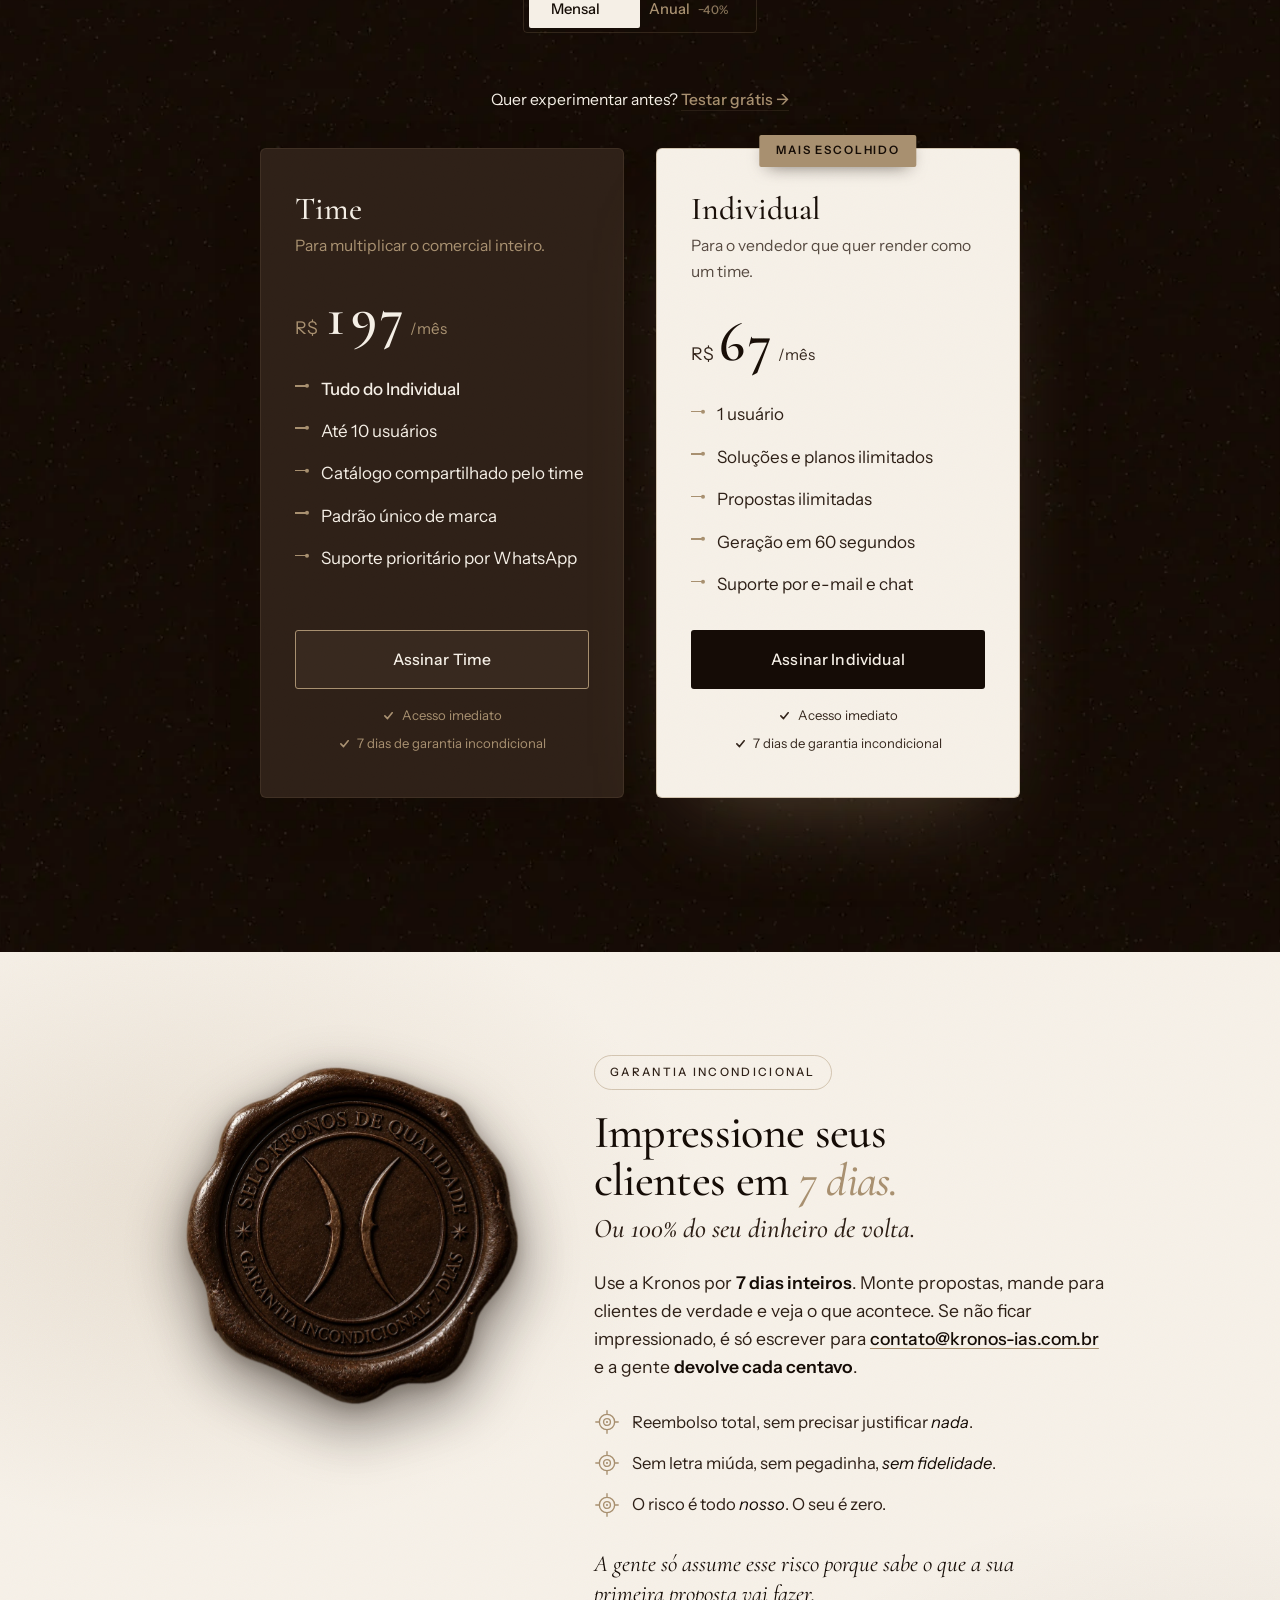
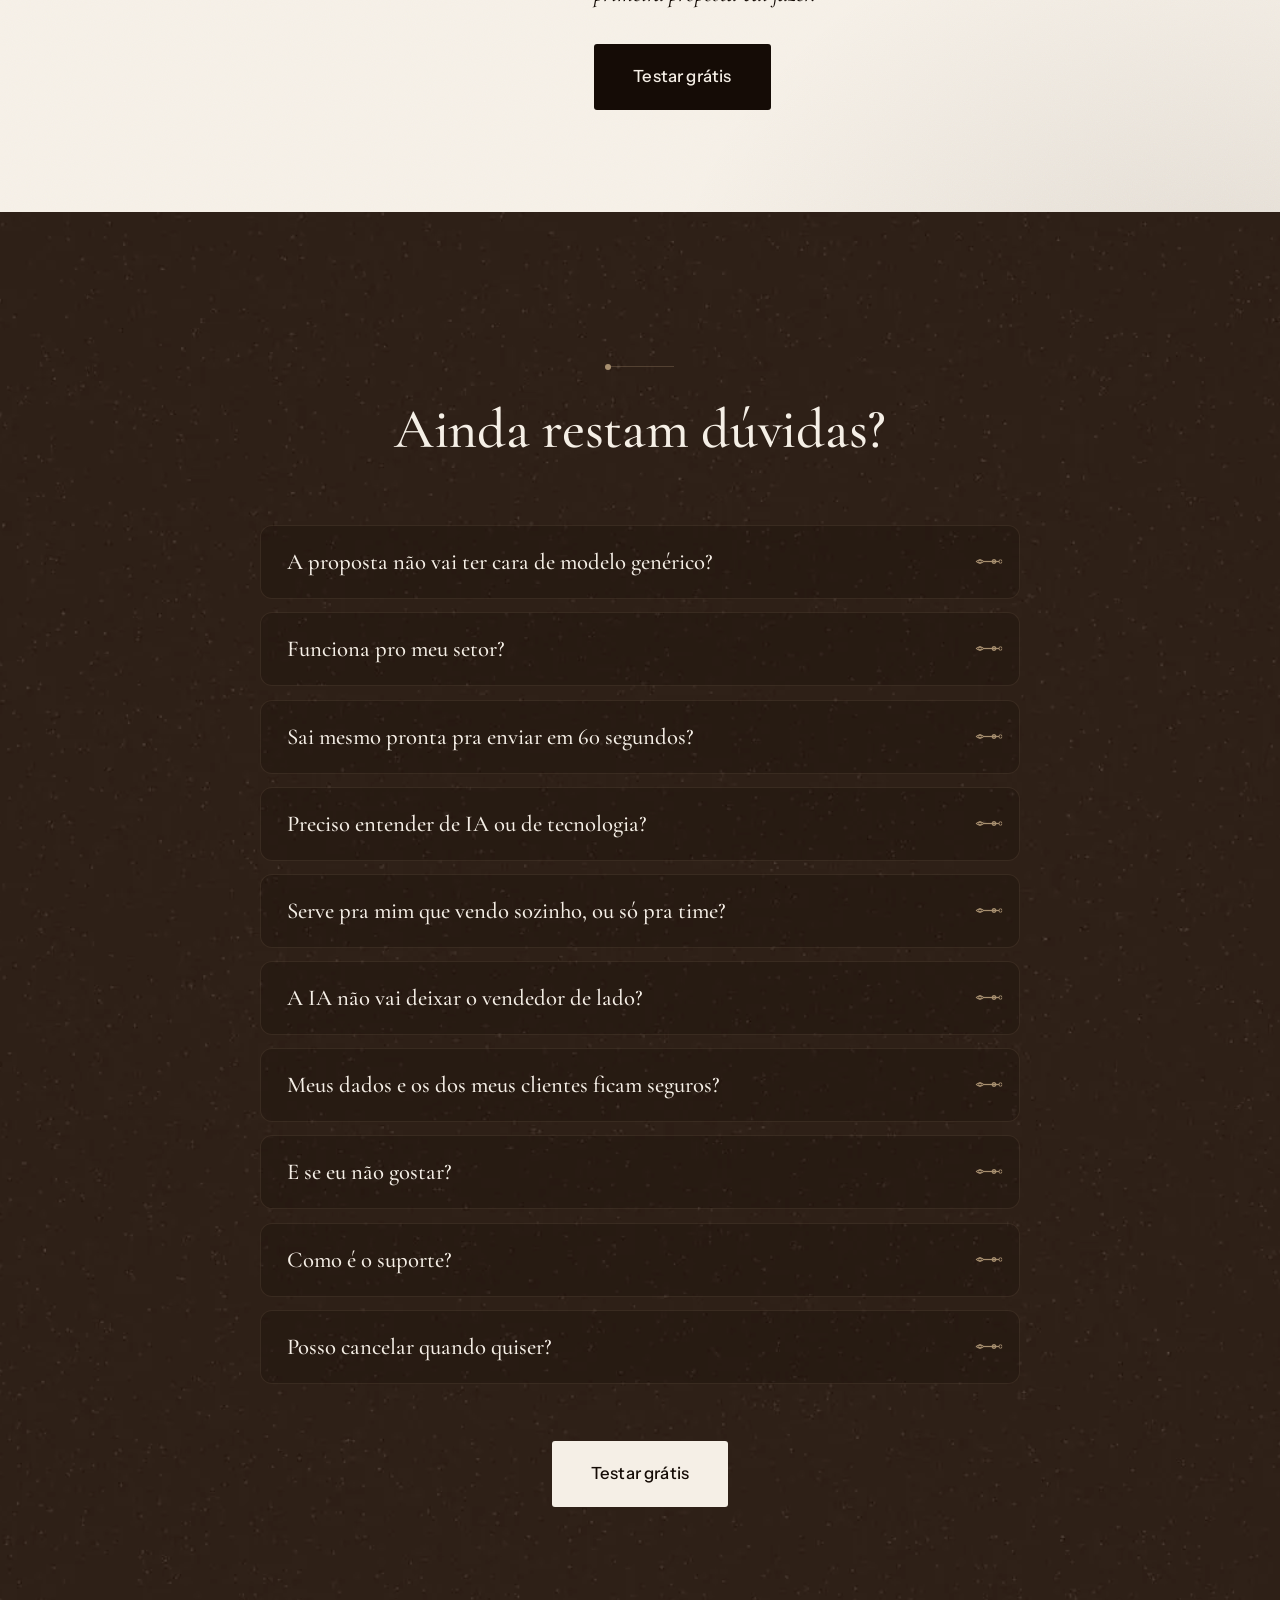
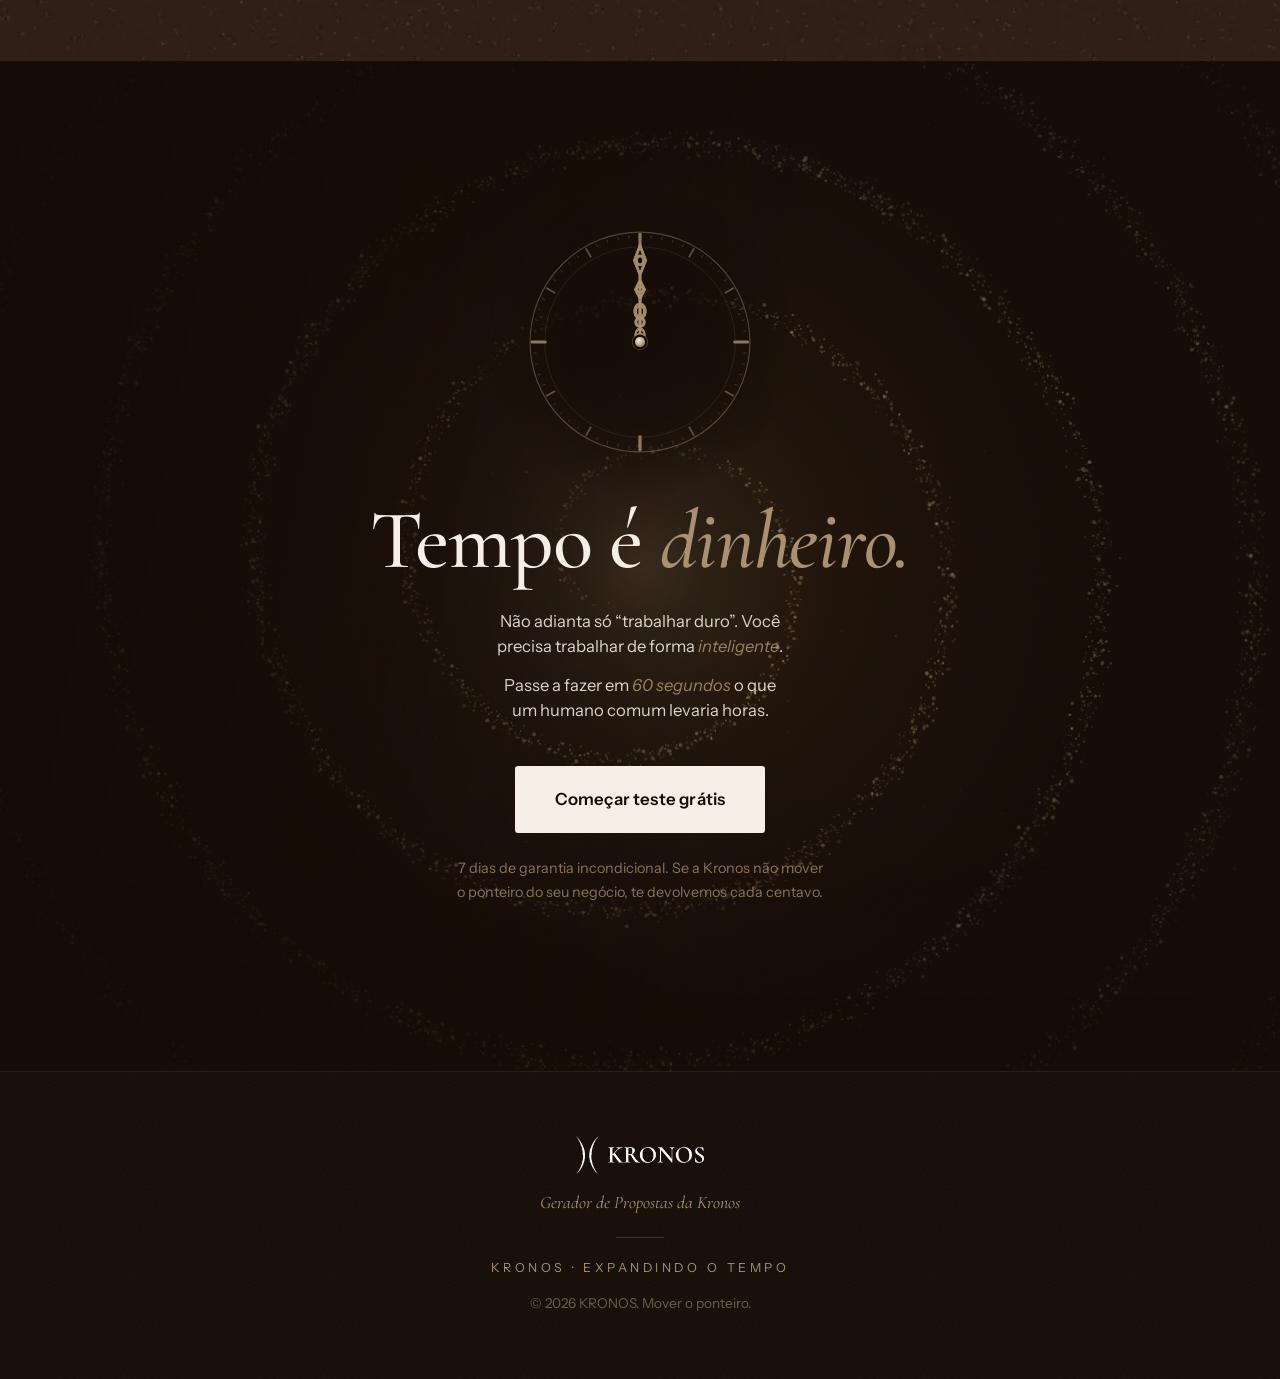
==== commit 8d3f9b84: "Troca a areia grosseira por fundo limpo em #como-funciona e #propostas A webp de areia com cover est" ====
--- a/index.html
+++ b/index.html
@@ -317,7 +317,7 @@
   </section>
 
   <!-- ===================== 4. COMO FUNCIONA ===================== -->
-  <section class="section section-how tex-sand-sepia" id="como-funciona">
+  <section class="section section-how bg-sand-sepia" id="como-funciona">
     <div class="container">
       <div class="section-head reveal">
         <span class="section-tag">Como funciona</span>
@@ -377,7 +377,7 @@
   </section>
 
   <!-- ===================== 4b. GALERIA DE PROPOSTAS ===================== -->
-  <section class="section section-gallery tex-sand-onix" id="propostas">
+  <section class="section section-gallery bg-sand-onix" id="propostas">
     <div class="container">
       <div class="section-head reveal">
         <span class="hand-divider" aria-hidden="true"></span>
--- a/styles.css
+++ b/styles.css
@@ -428,6 +428,34 @@
   background-image: url("assets/tex-areia-onix.webp");
   background-size: cover;
   background-position: center;
+}
+
+/* Fundo quente "limpo": profundidade em gradiente + grão vetorial nítido.
+   Alternativa à webp de areia, que com cover estica e fica grosseira em
+   seções altas. Nítido em qualquer tela/DPR. */
+.bg-sand-onix {
+  background-color: var(--onix);
+  background-image:
+    radial-gradient(135% 80% at 50% -10%, rgba(168, 144, 112, 0.13), transparent 58%),
+    radial-gradient(120% 95% at 50% 110%, rgba(46, 32, 23, 0.45), transparent 56%);
+}
+.bg-sand-sepia {
+  background-color: var(--sepia);
+  background-image:
+    radial-gradient(135% 82% at 50% -6%, rgba(168, 144, 112, 0.10), transparent 58%),
+    radial-gradient(120% 95% at 50% 110%, rgba(21, 12, 6, 0.26), transparent 58%);
+}
+.bg-sand-onix::before,
+.bg-sand-sepia::before {
+  content: "";
+  position: absolute;
+  inset: 0;
+  z-index: 0;
+  pointer-events: none;
+  background-image: var(--grain);
+  background-size: 180px 180px;
+  mix-blend-mode: overlay;
+  opacity: 0.55;
 }
 /* No mobile, o JPG com cover amplia demais (areia grosseira). Troca por um
    grão vetorial (feTurbulence) — nítido em qualquer resolução/DPR. */
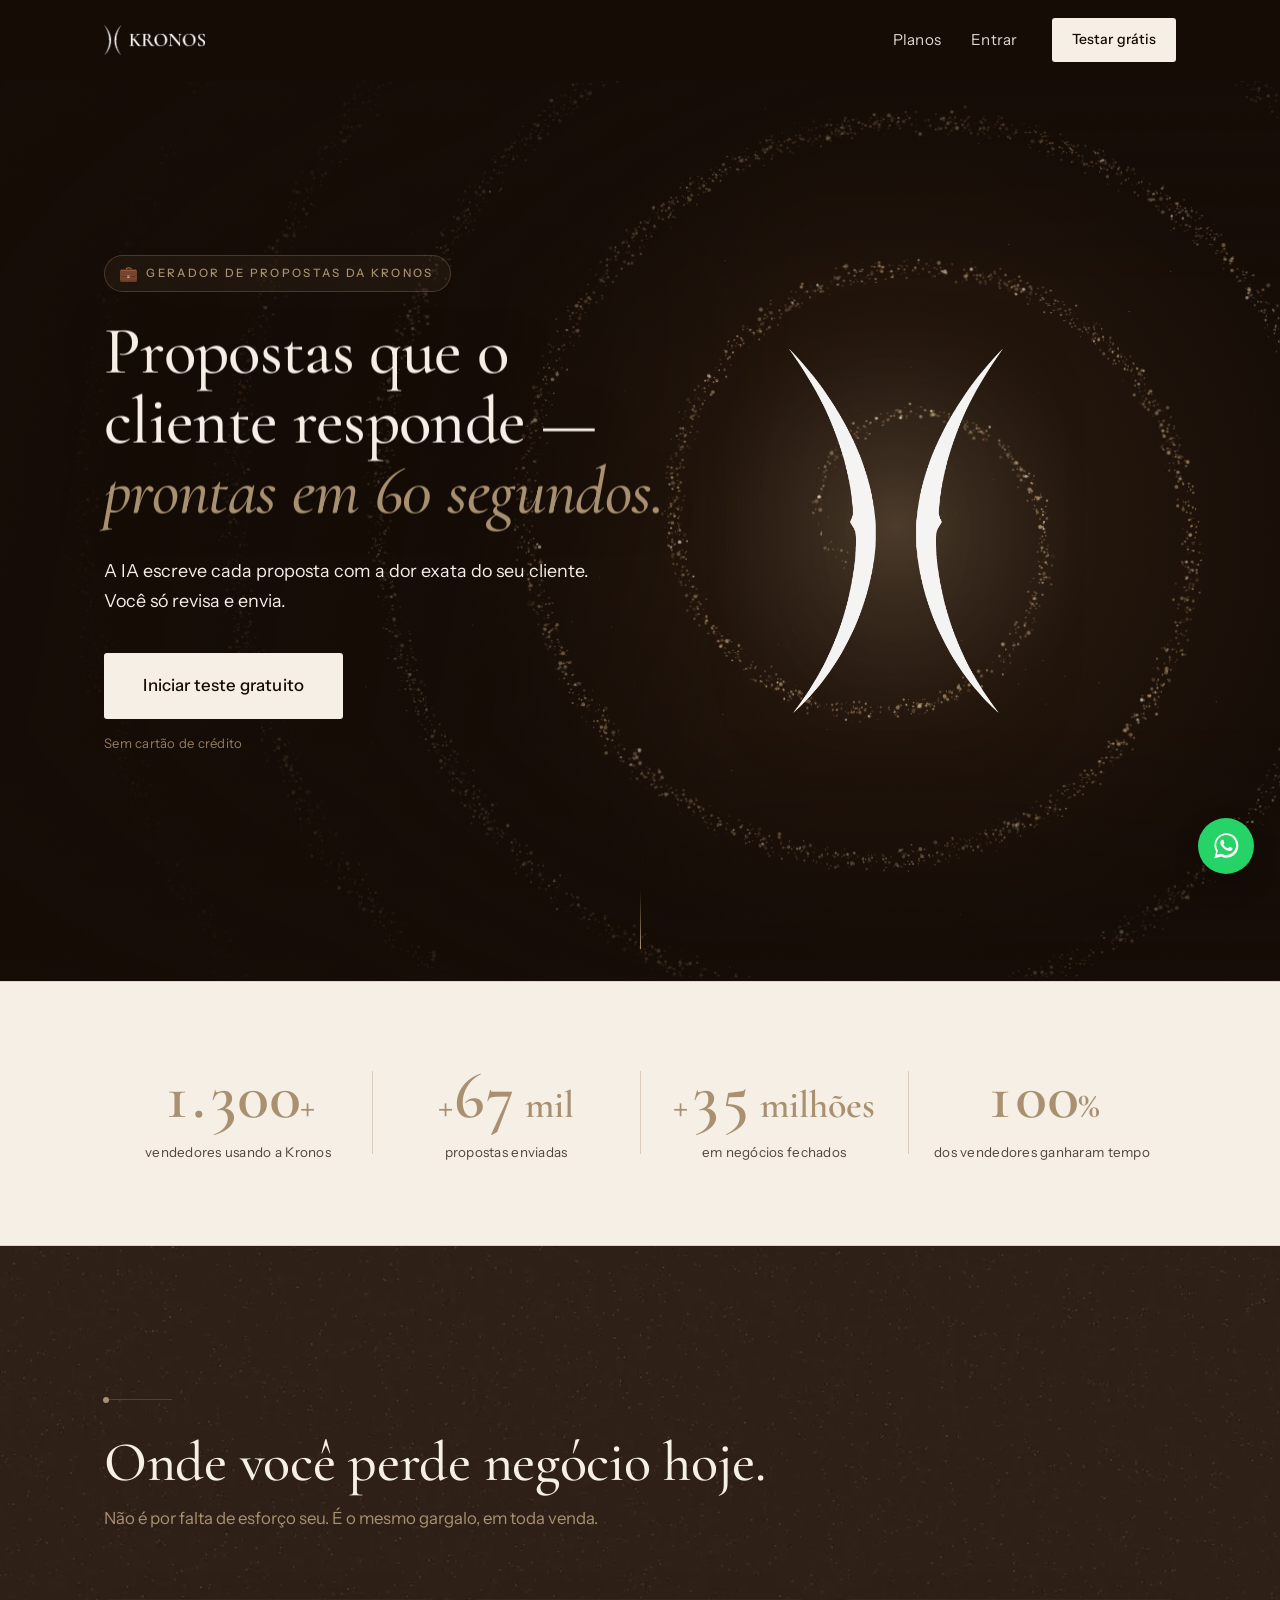
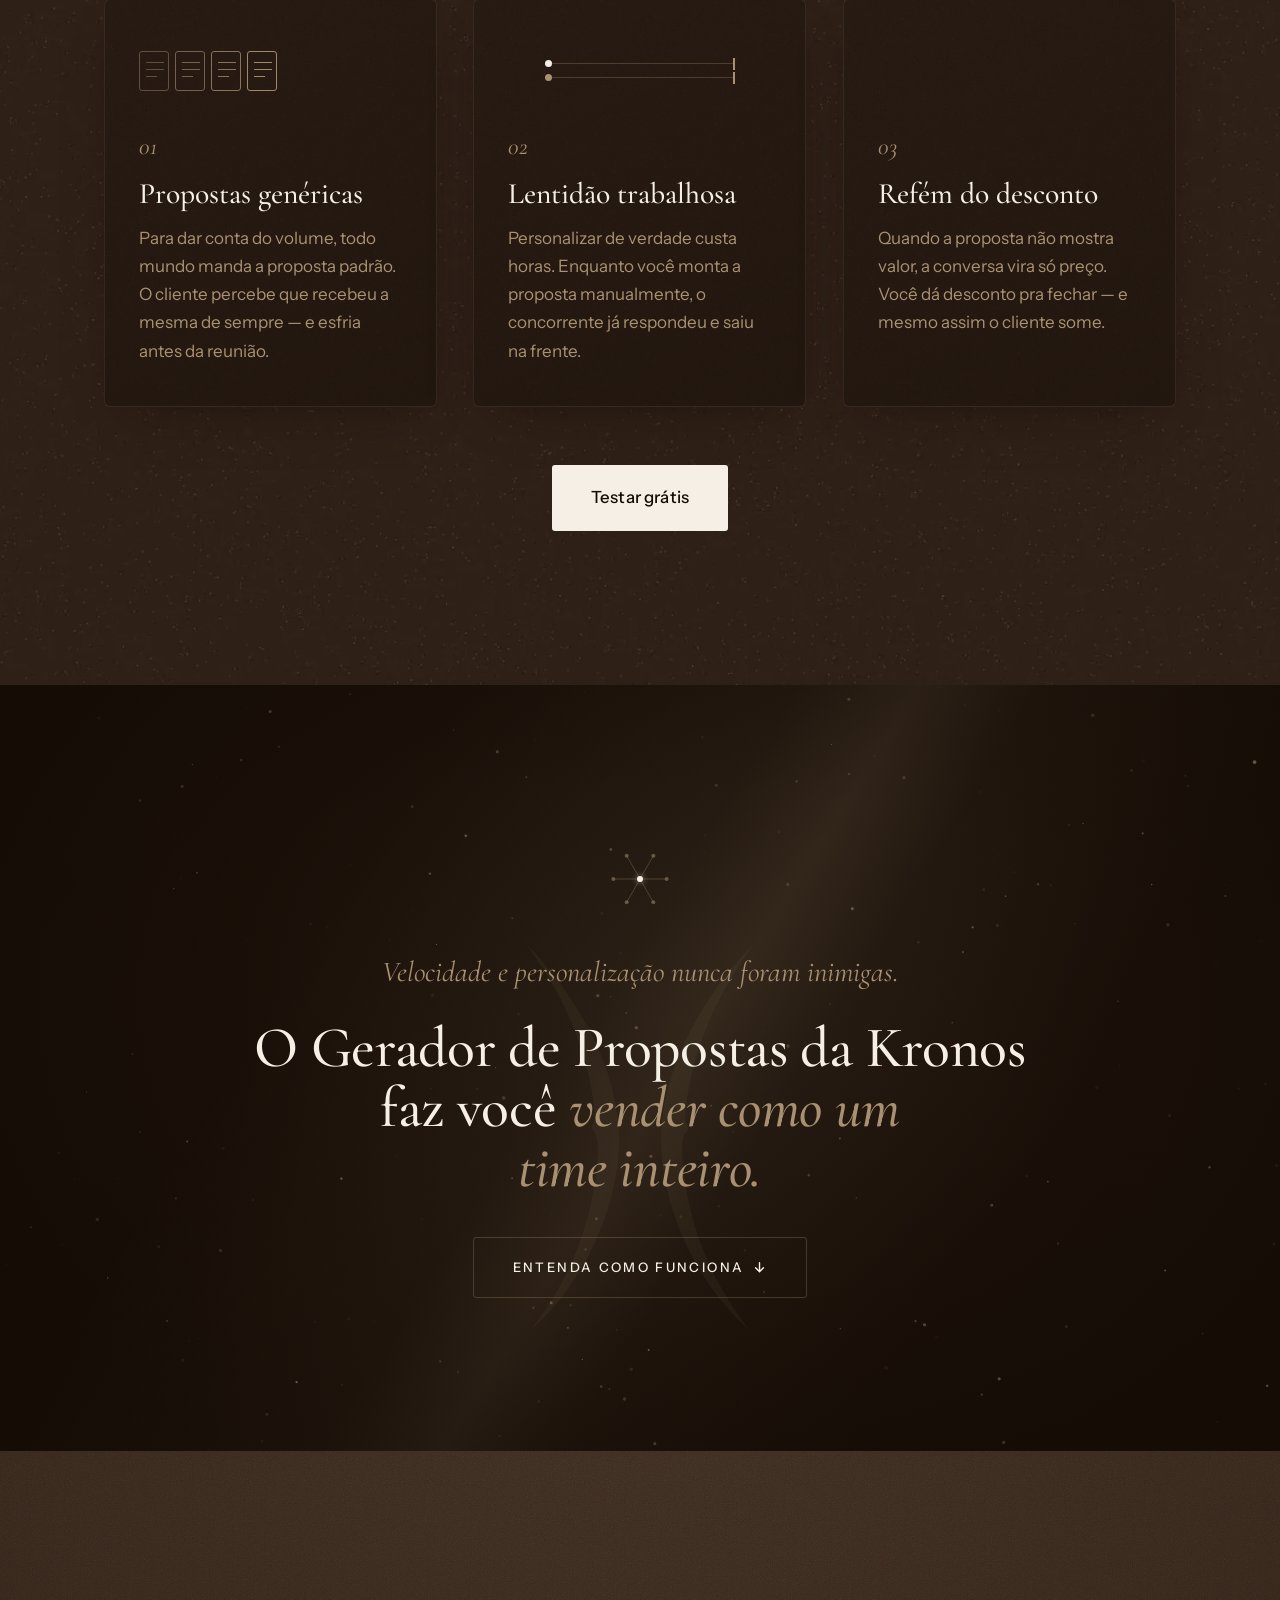
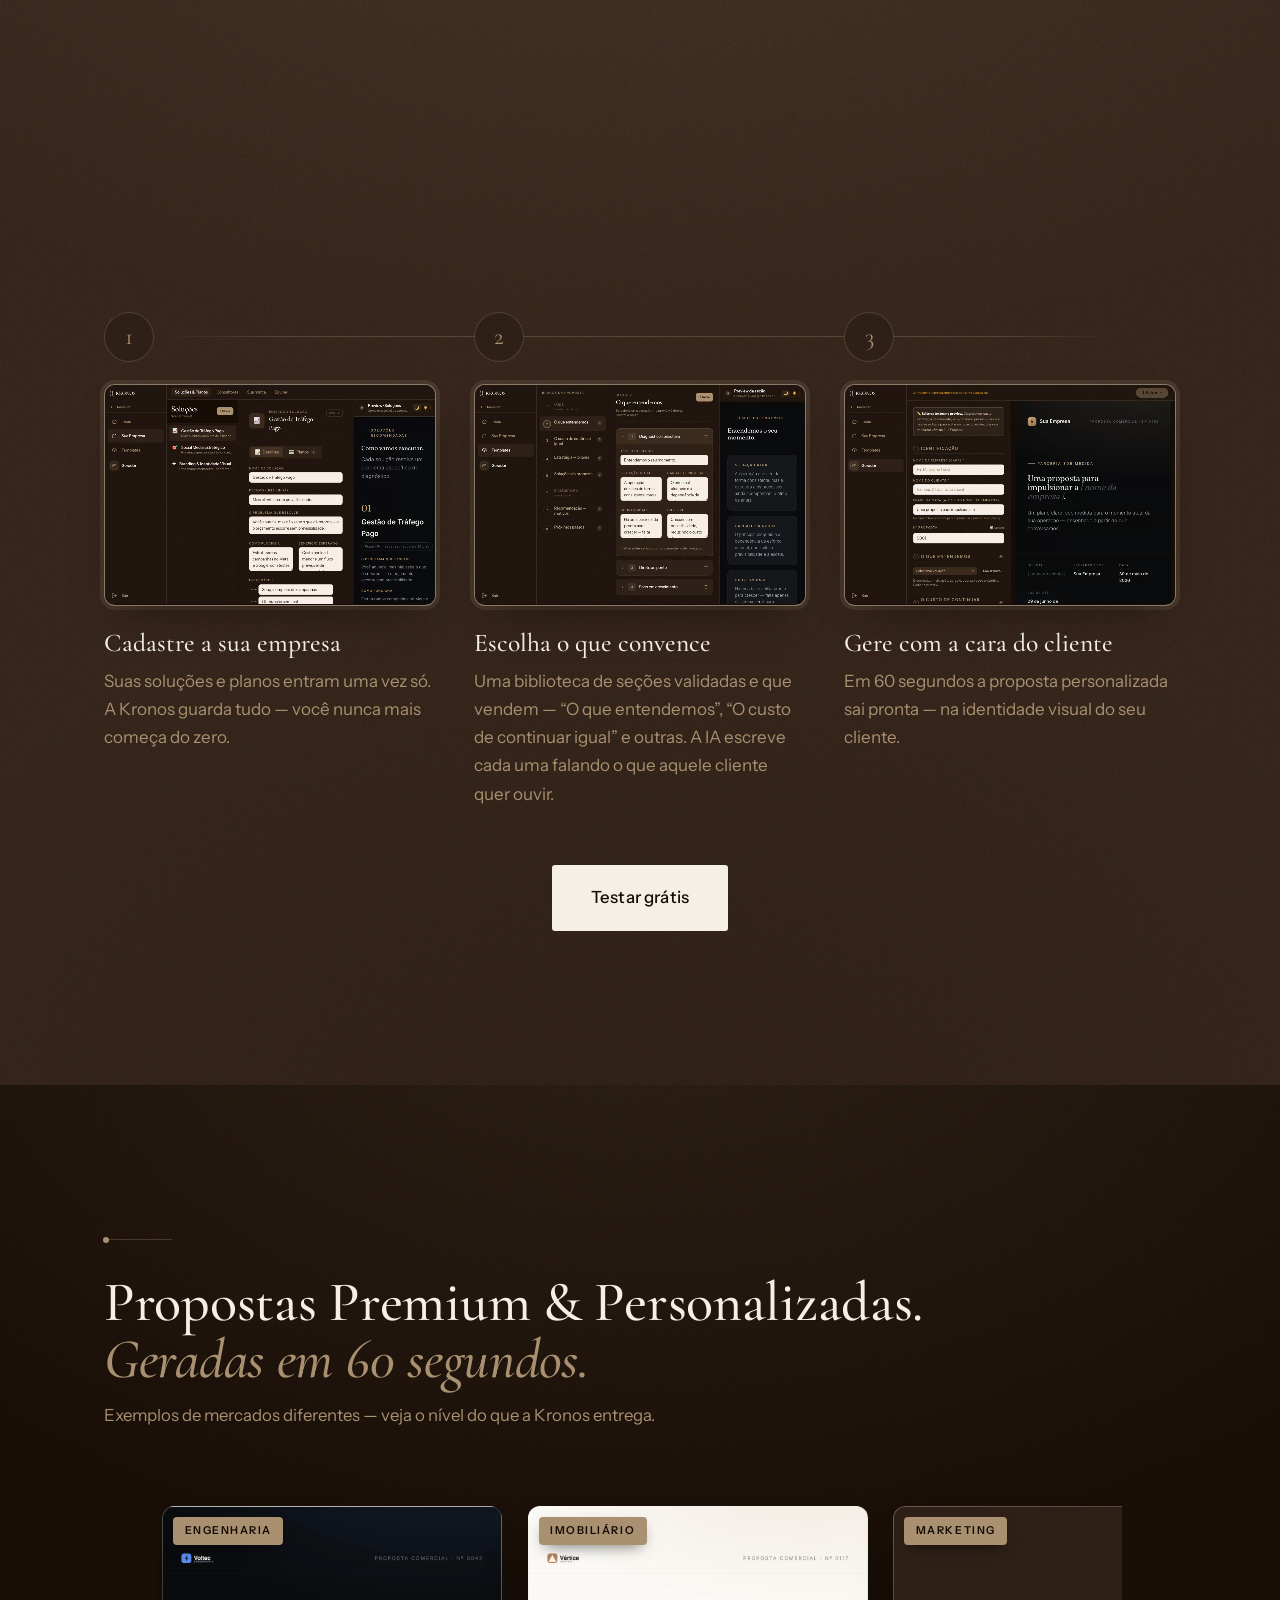
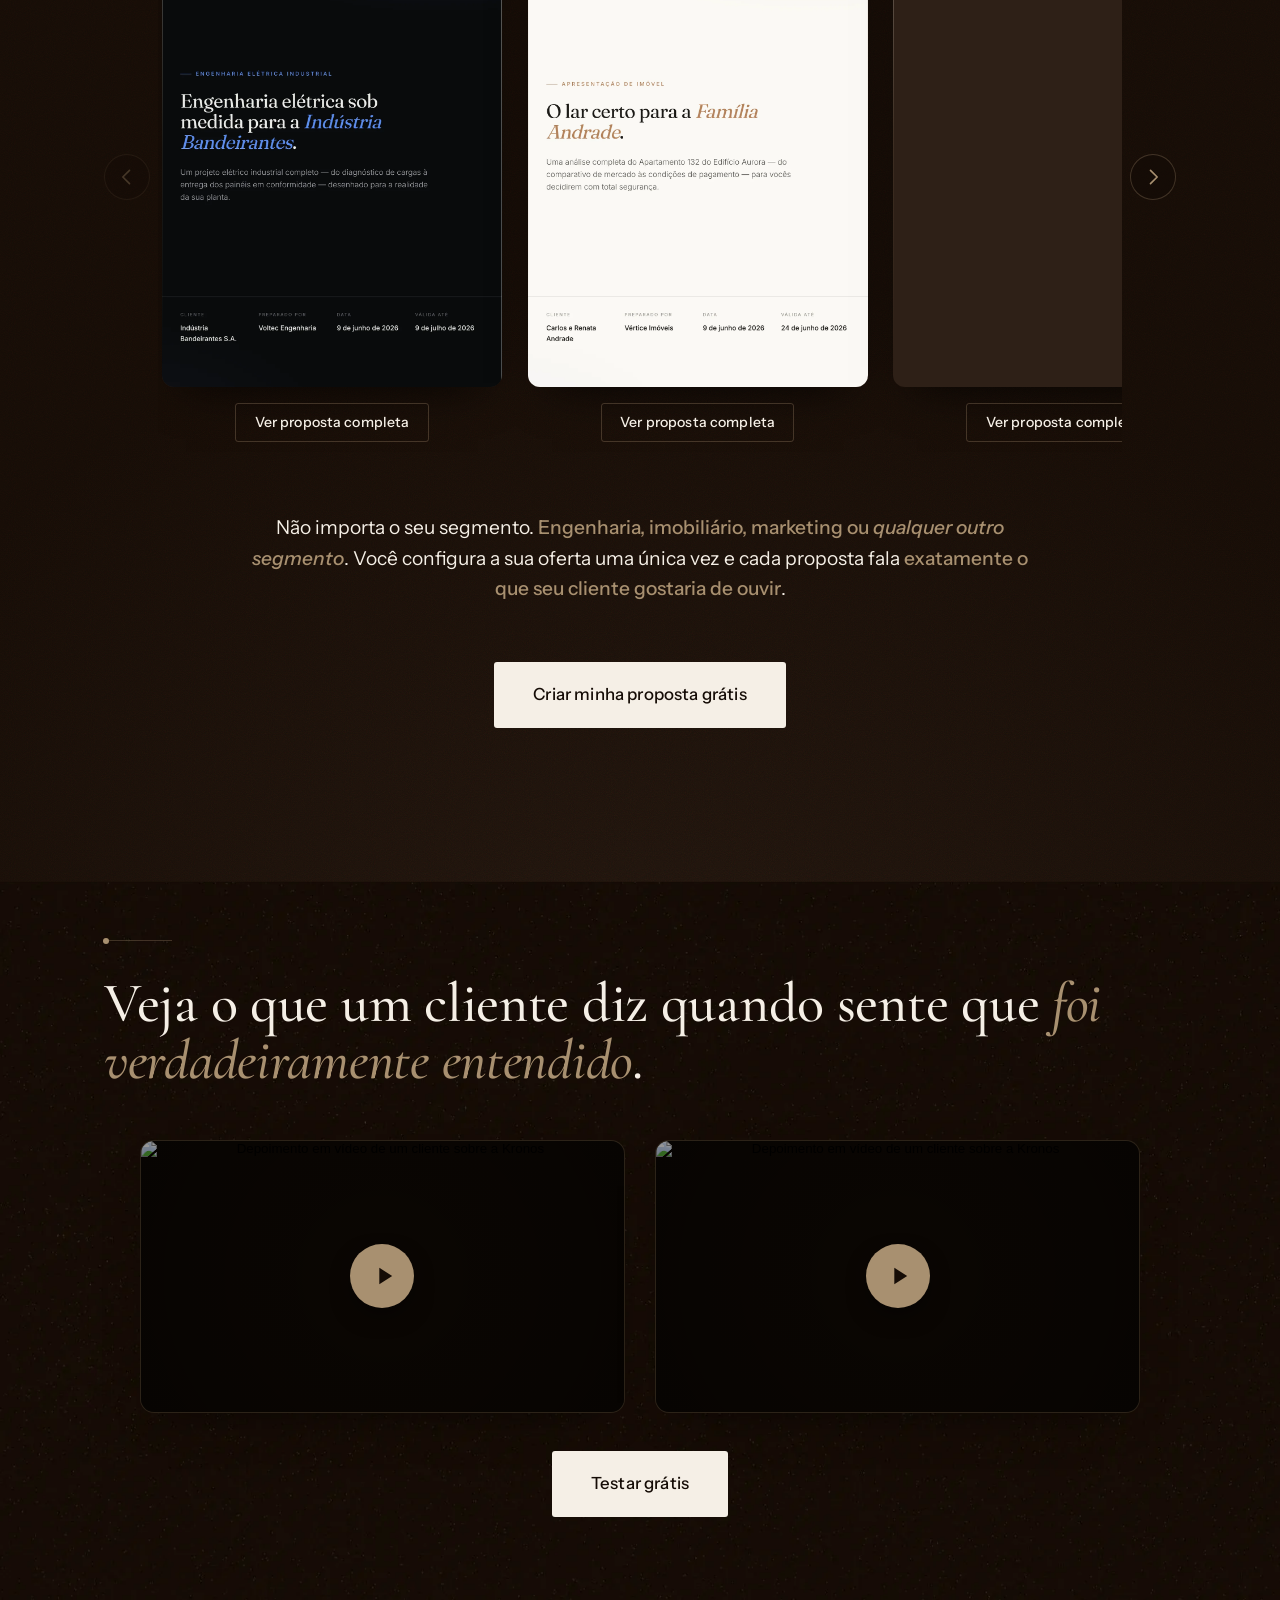
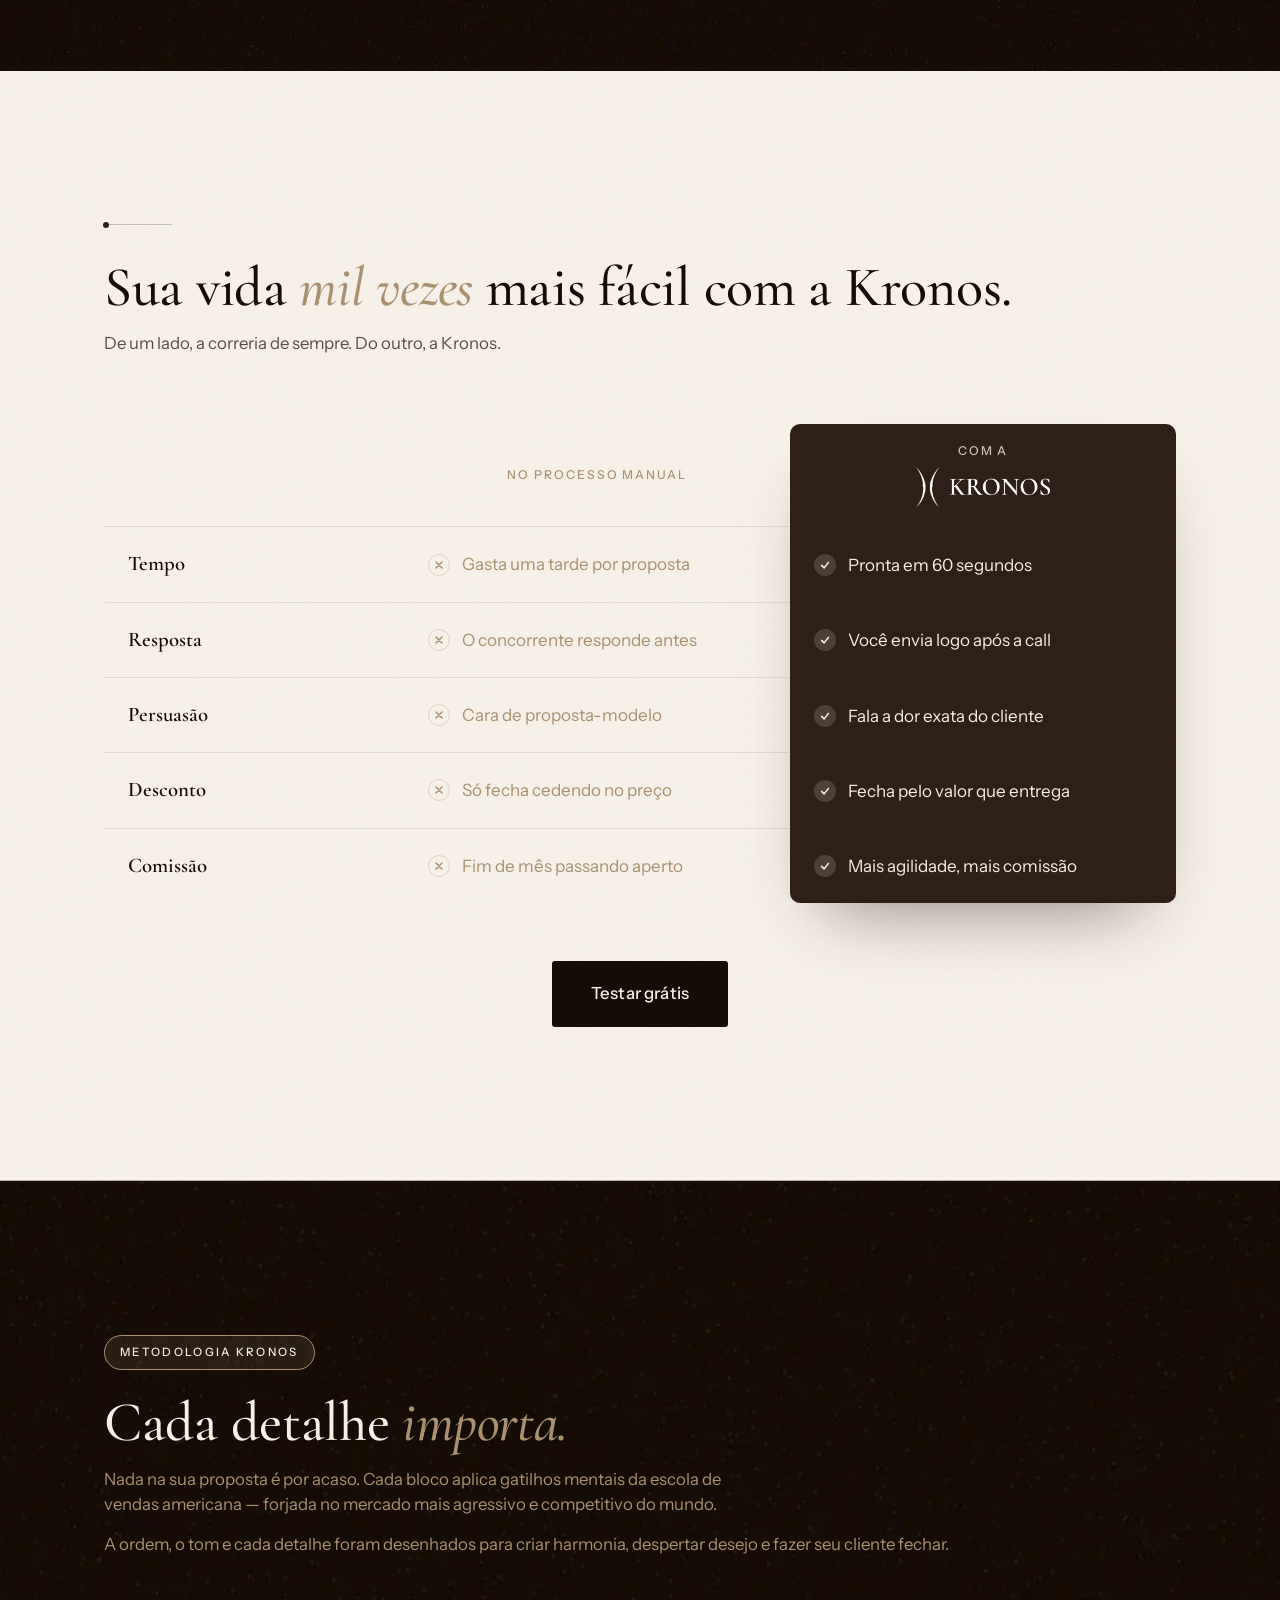
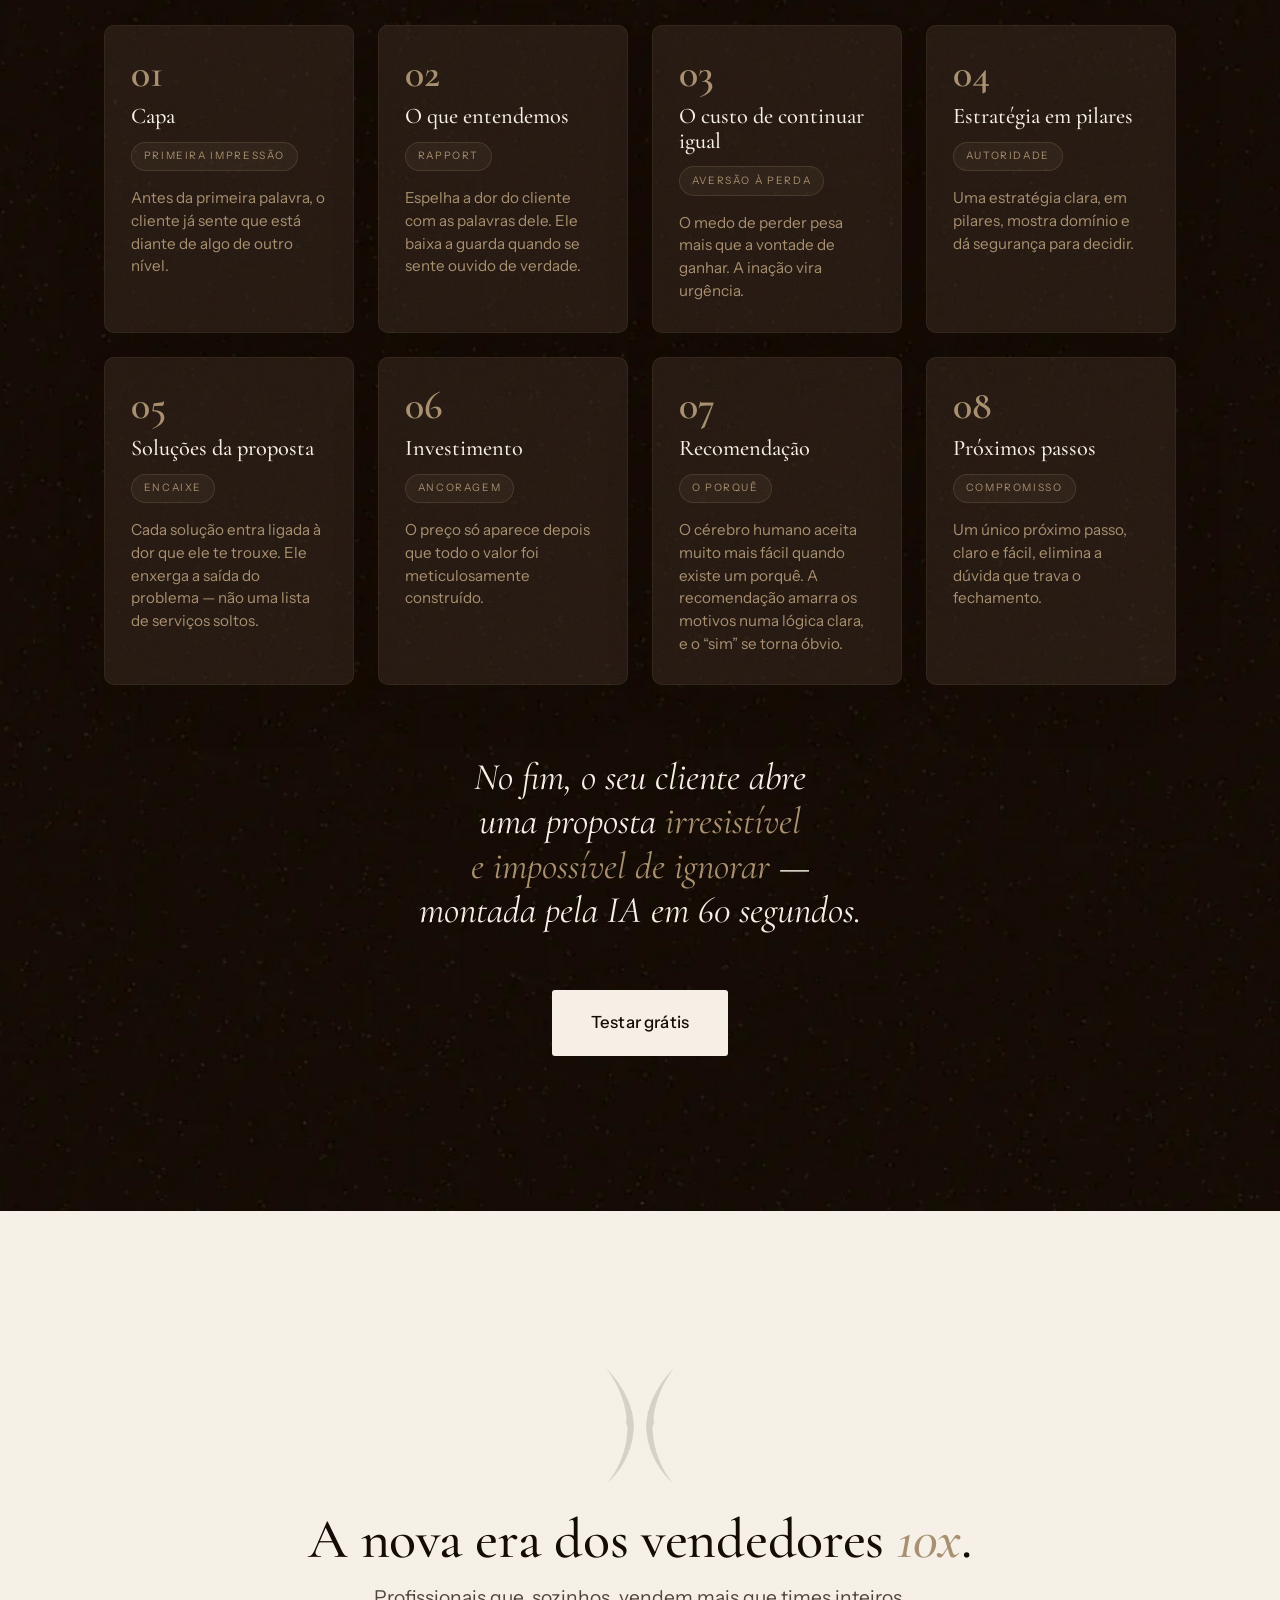
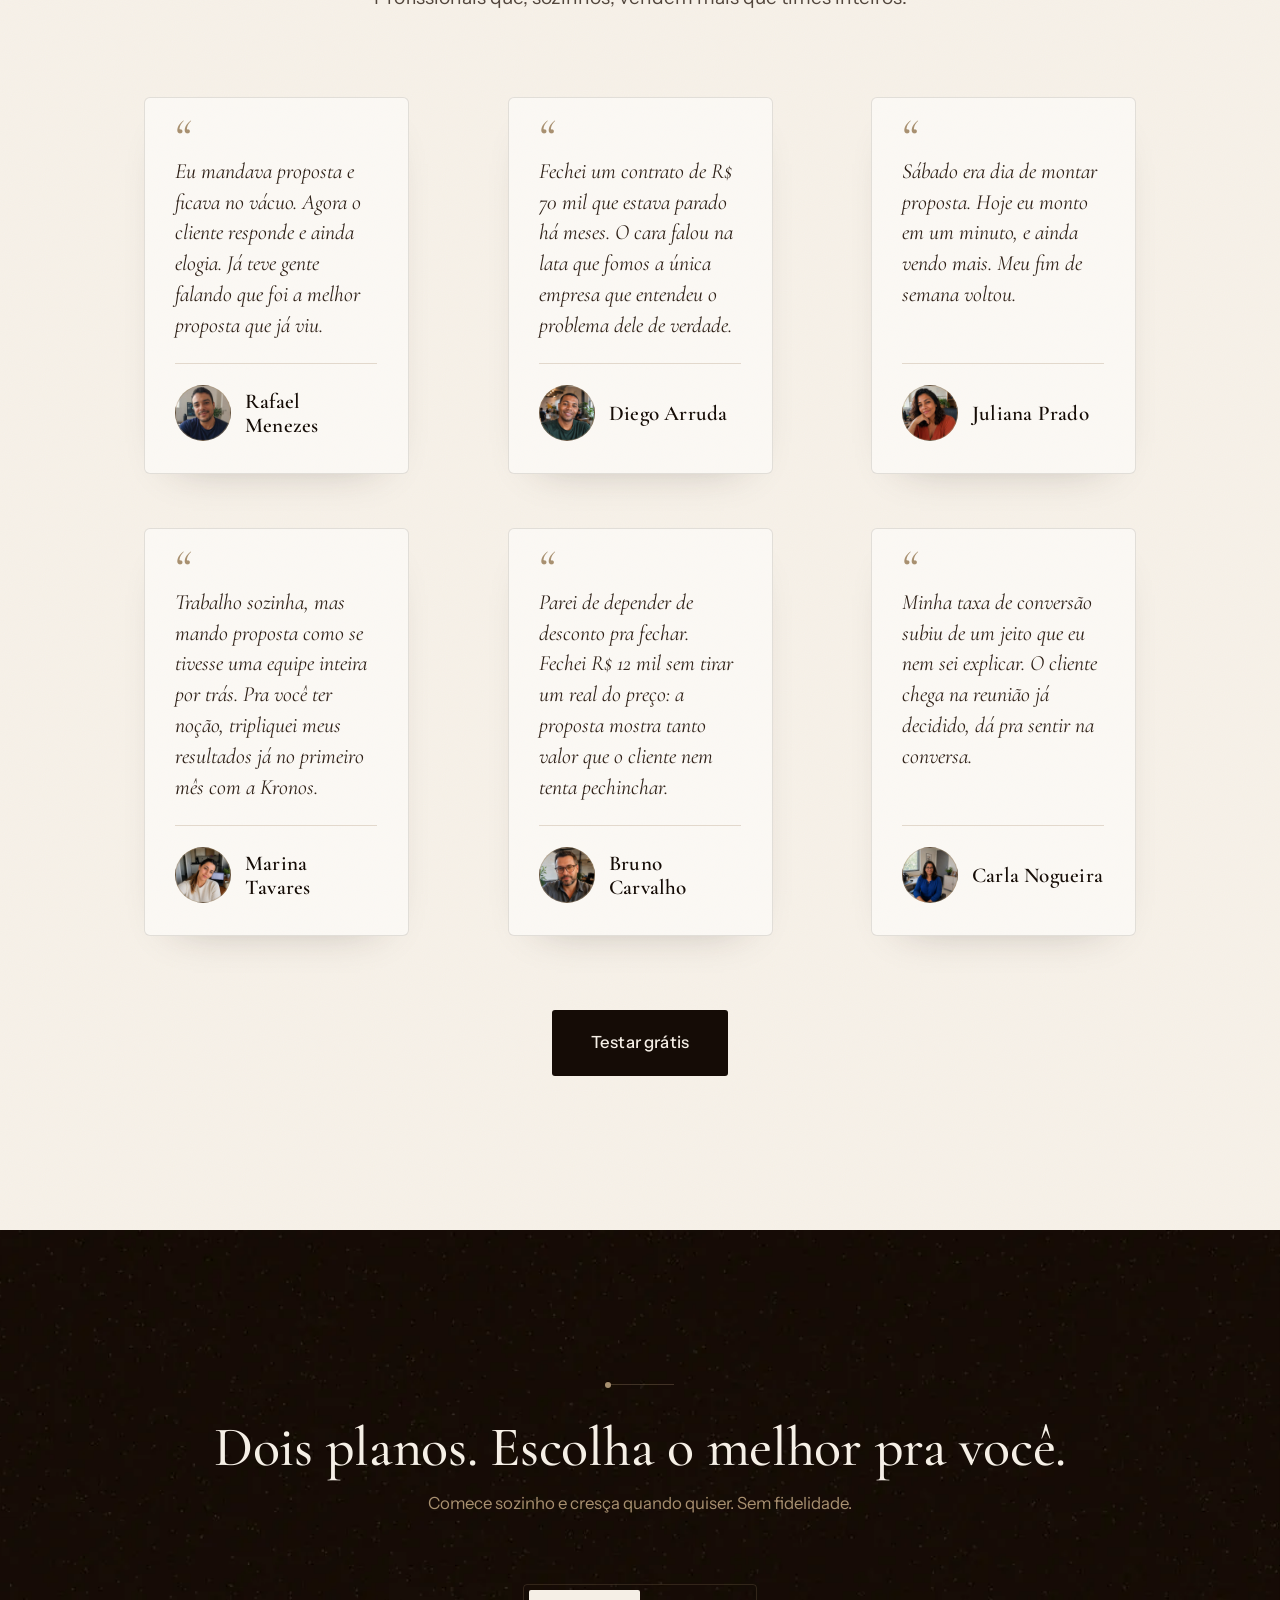
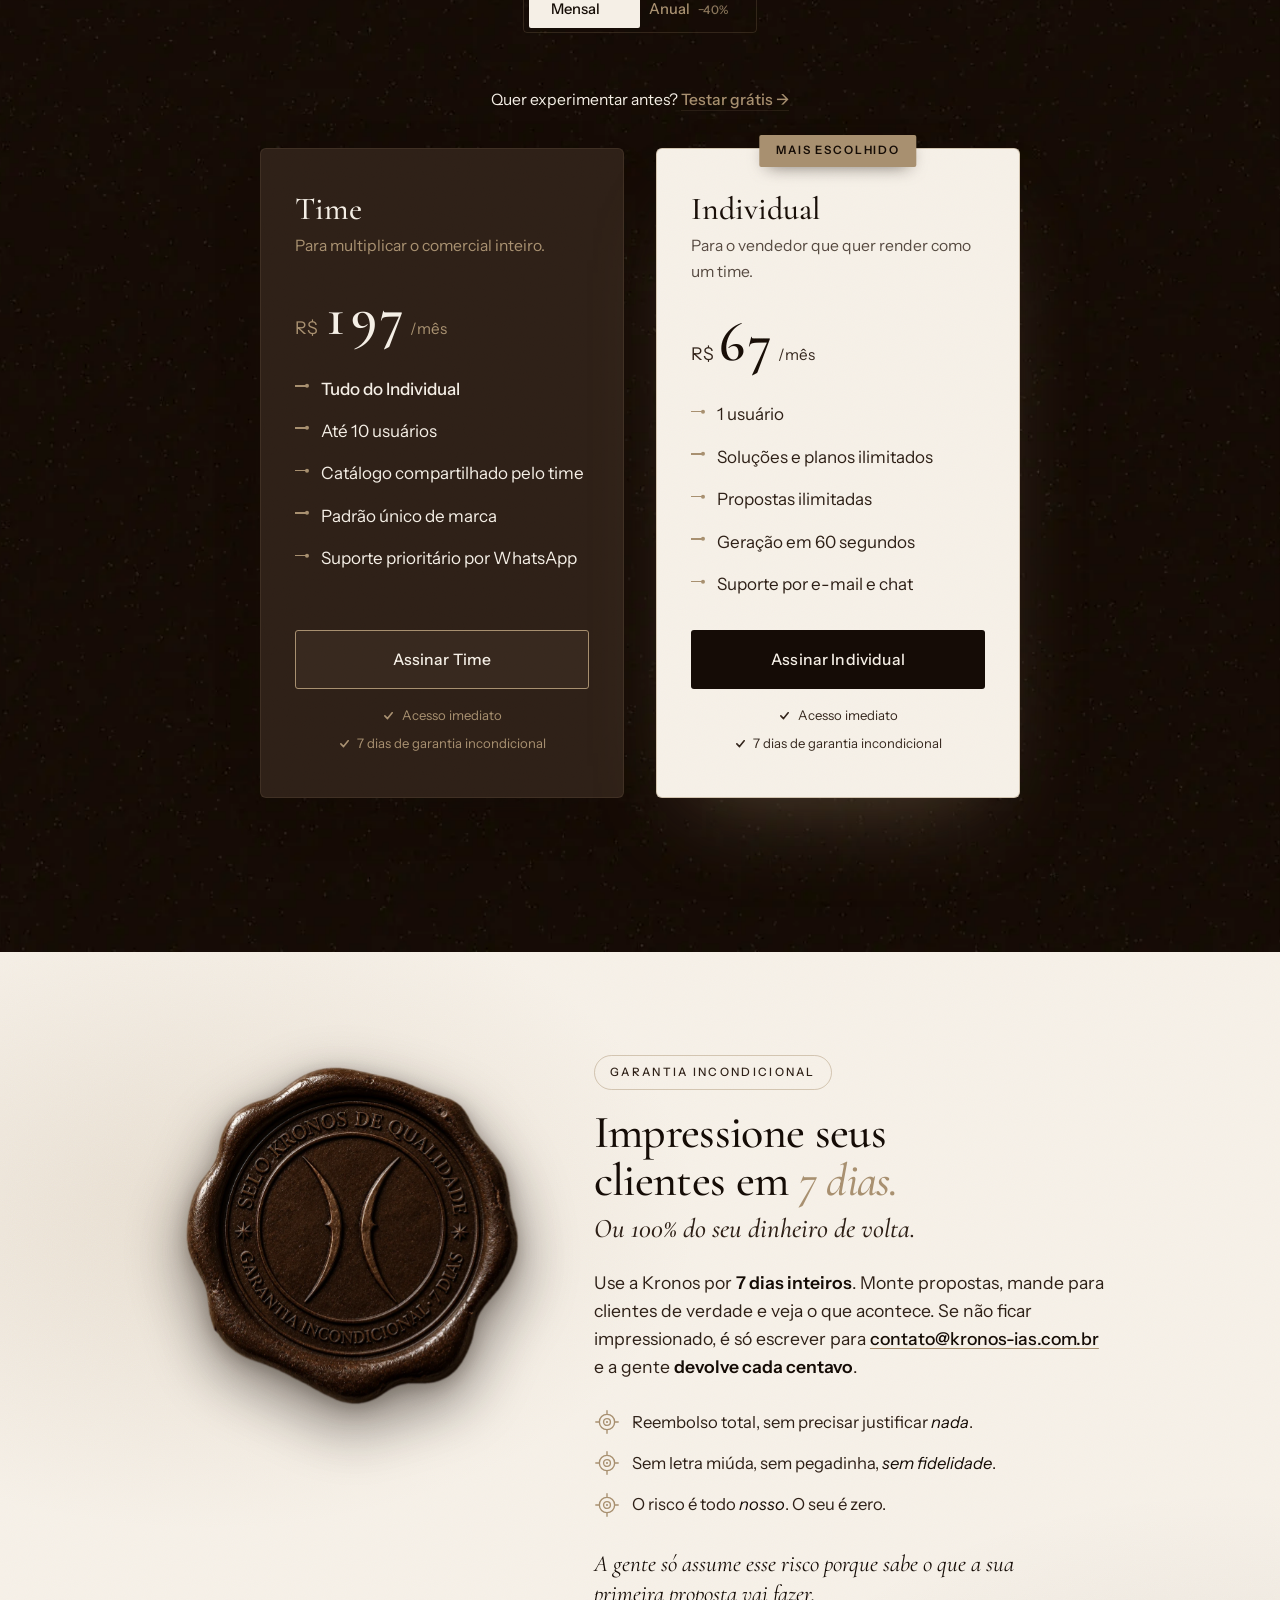
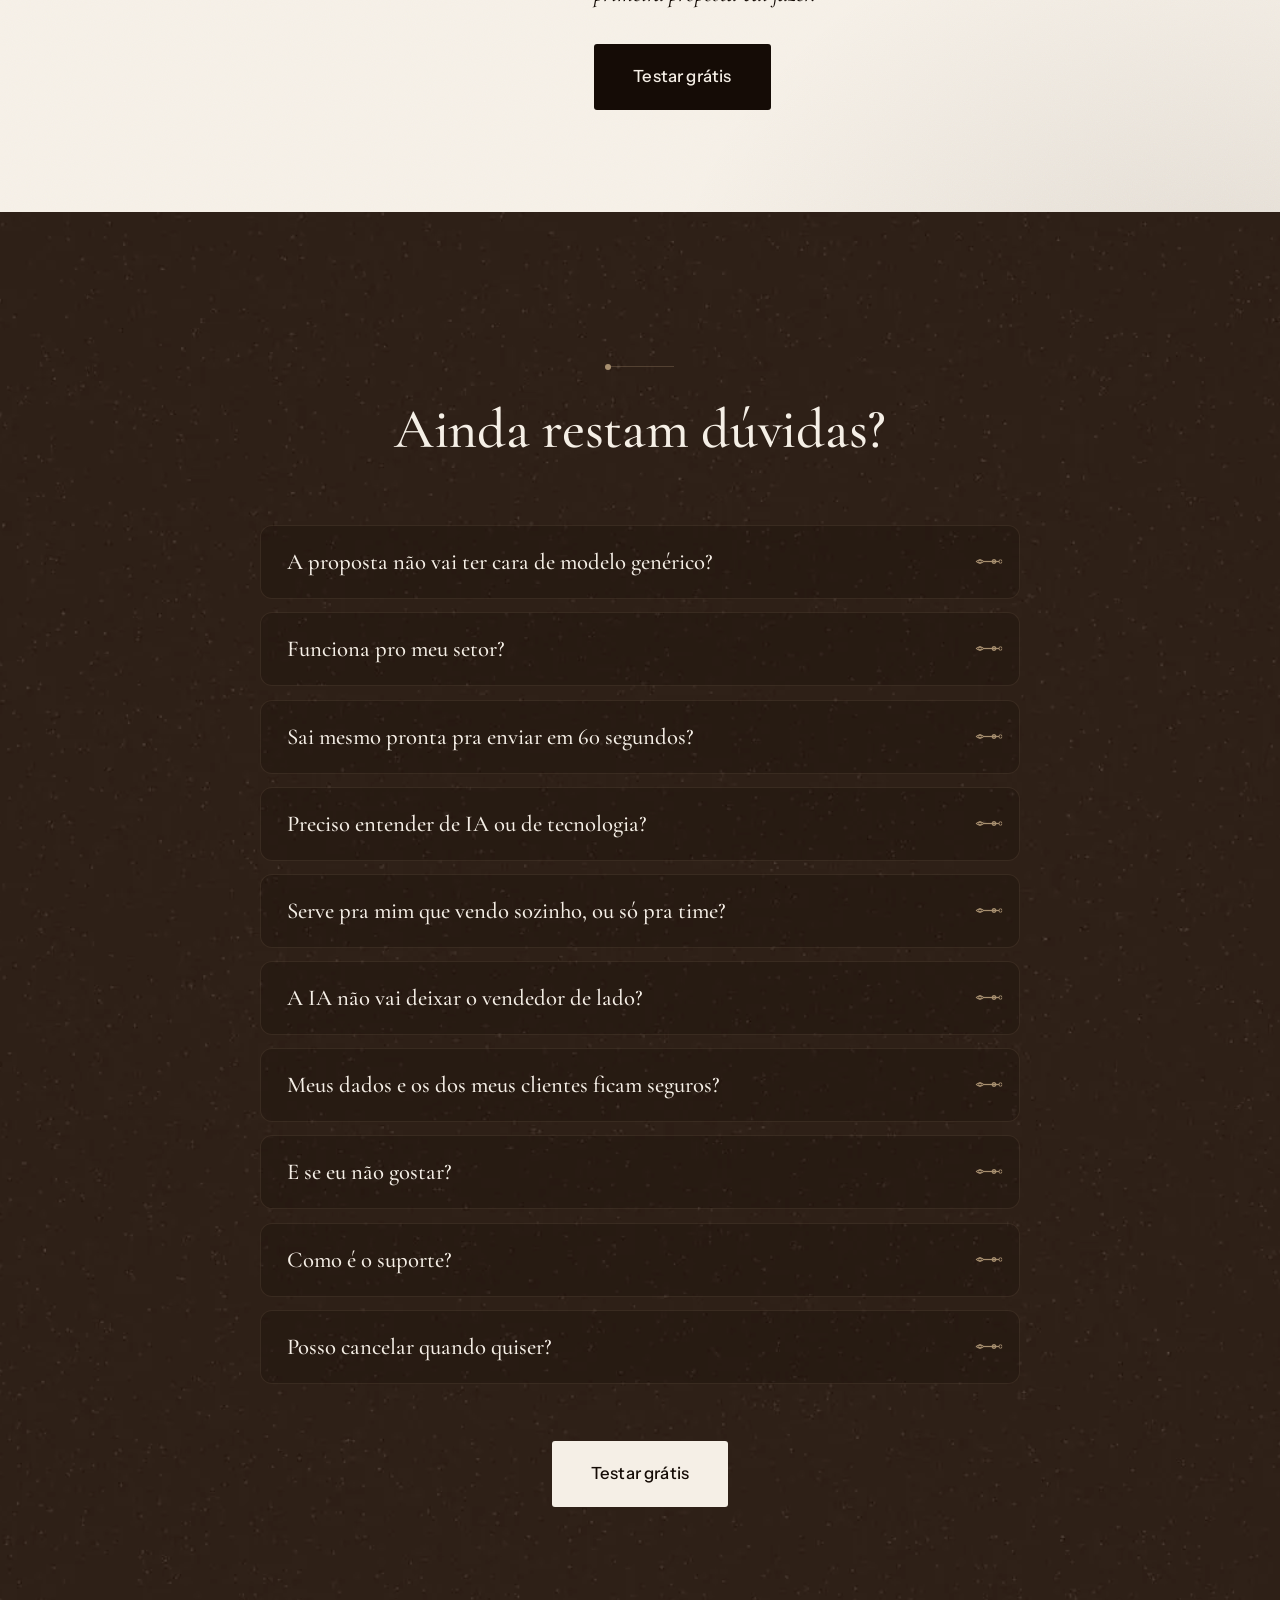
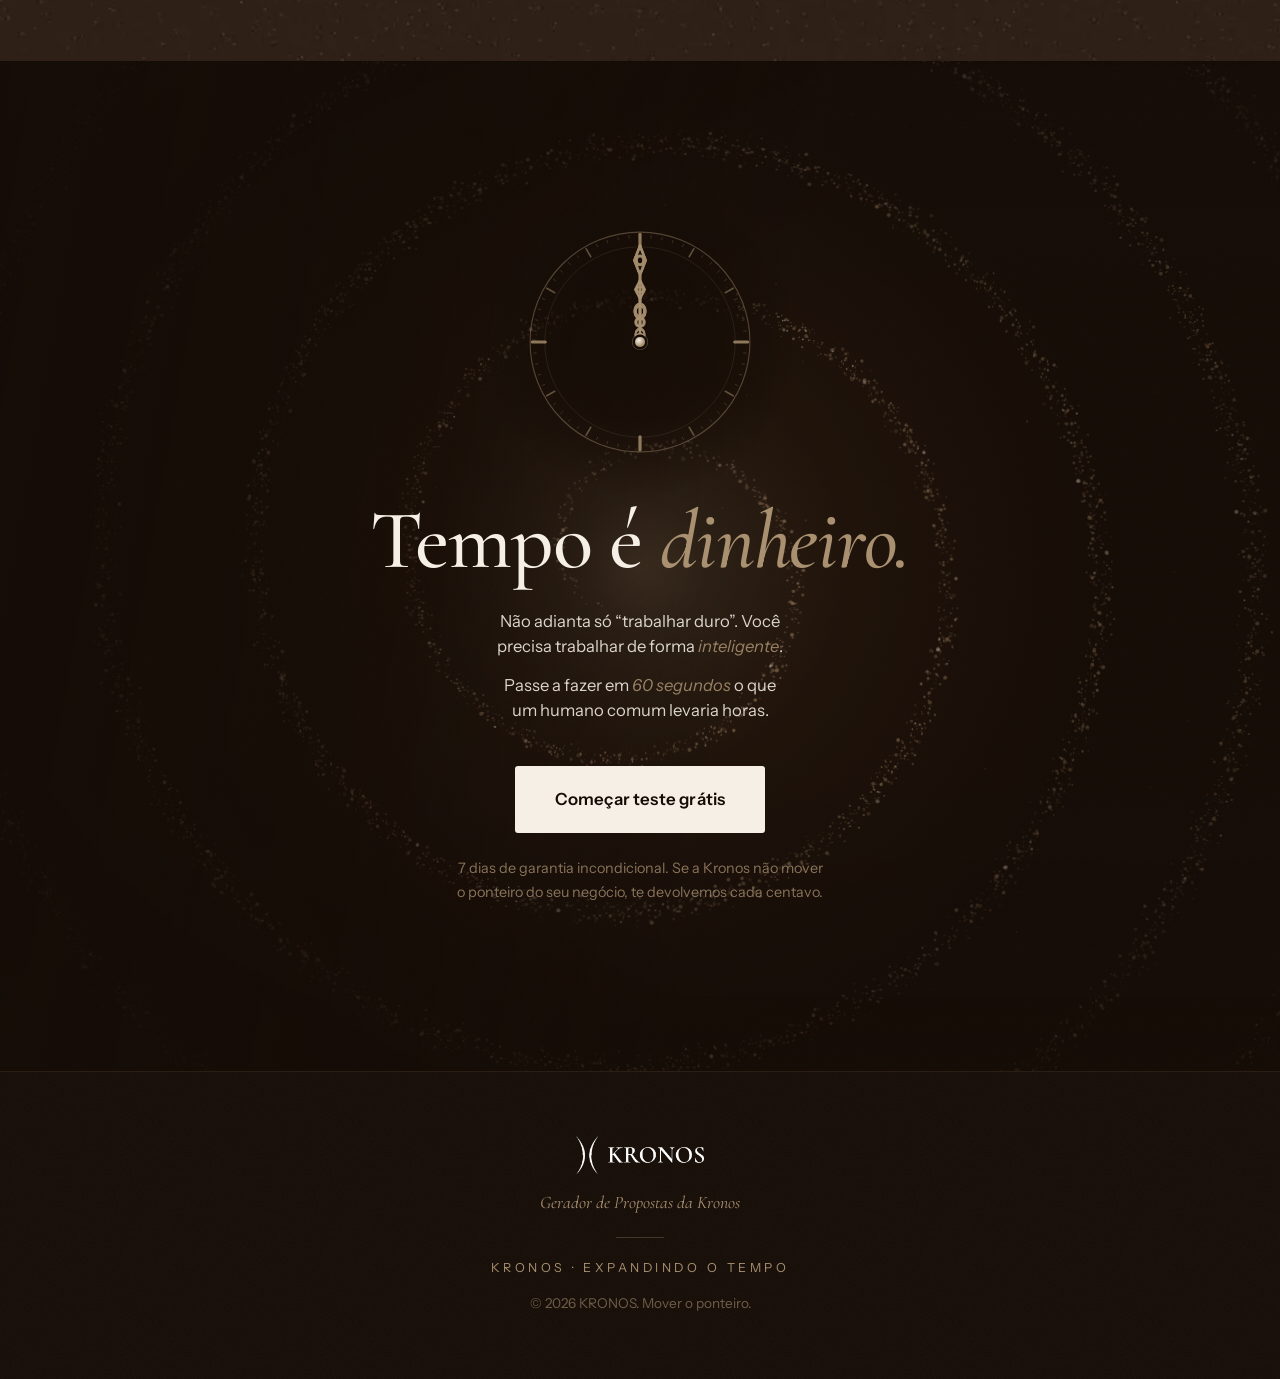
==== commit 87bd700d: "Ajusta quebras: hero ('Você só revisa...') e título da galeria - Hero sub: <br> antes de 'Você' — 'V" ====
--- a/index.html
+++ b/index.html
@@ -174,7 +174,7 @@
       </h1>
 
       <p class="hero-sub reveal">
-        A IA escreve cada proposta com a dor exata do seu cliente. Você só revisa e envia.
+        A IA escreve cada proposta com a dor exata do seu cliente.<br />Você só revisa e envia.
       </p>
 
       <div class="hero-actions reveal">
@@ -381,7 +381,7 @@
     <div class="container">
       <div class="section-head reveal">
         <span class="hand-divider" aria-hidden="true"></span>
-        <h2 class="section-title">Propostas Premium &amp; Personalizadas. <em>Geradas em 60 segundos.</em></h2>
+        <h2 class="section-title">Propostas Premium &amp; Personalizadas.<br /><em>Geradas em 60 segundos.</em></h2>
         <p class="section-lead">Exemplos de mercados diferentes — veja o nível do que a Kronos entrega.</p>
       </div>
 
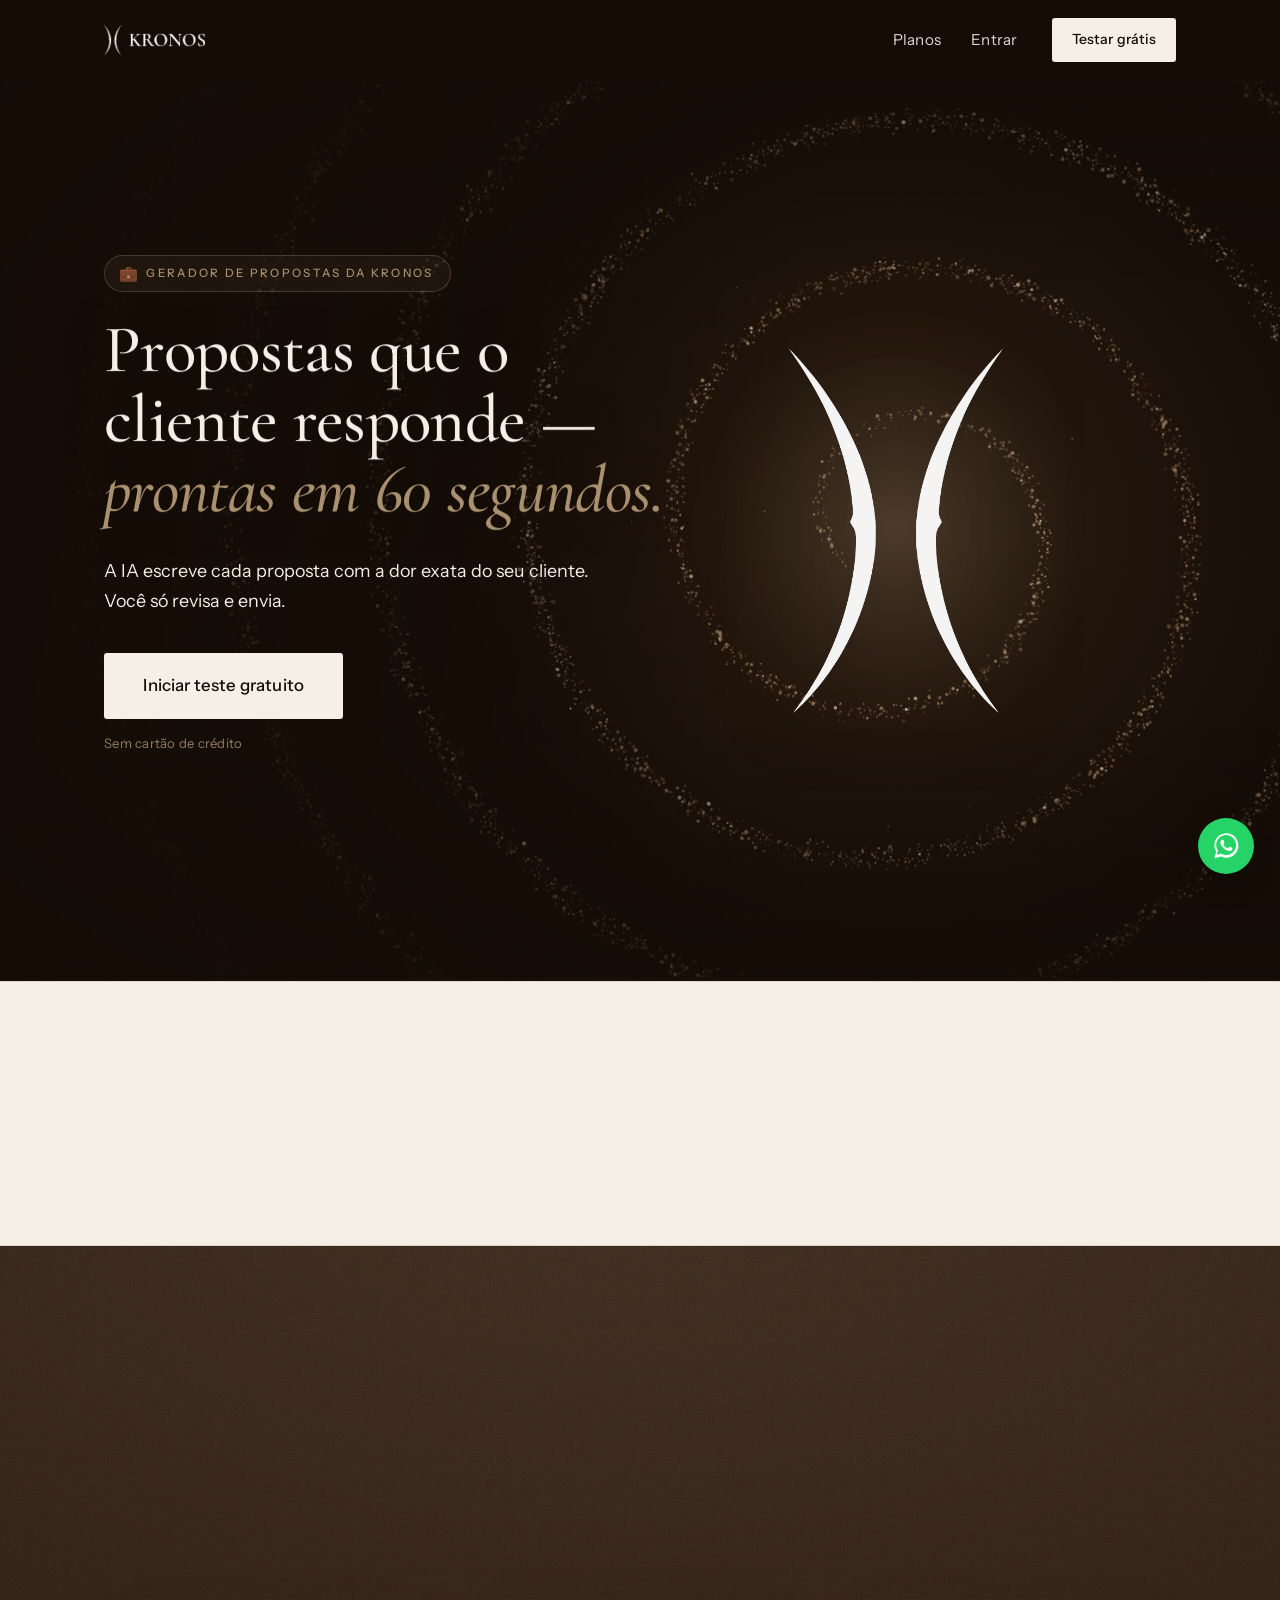
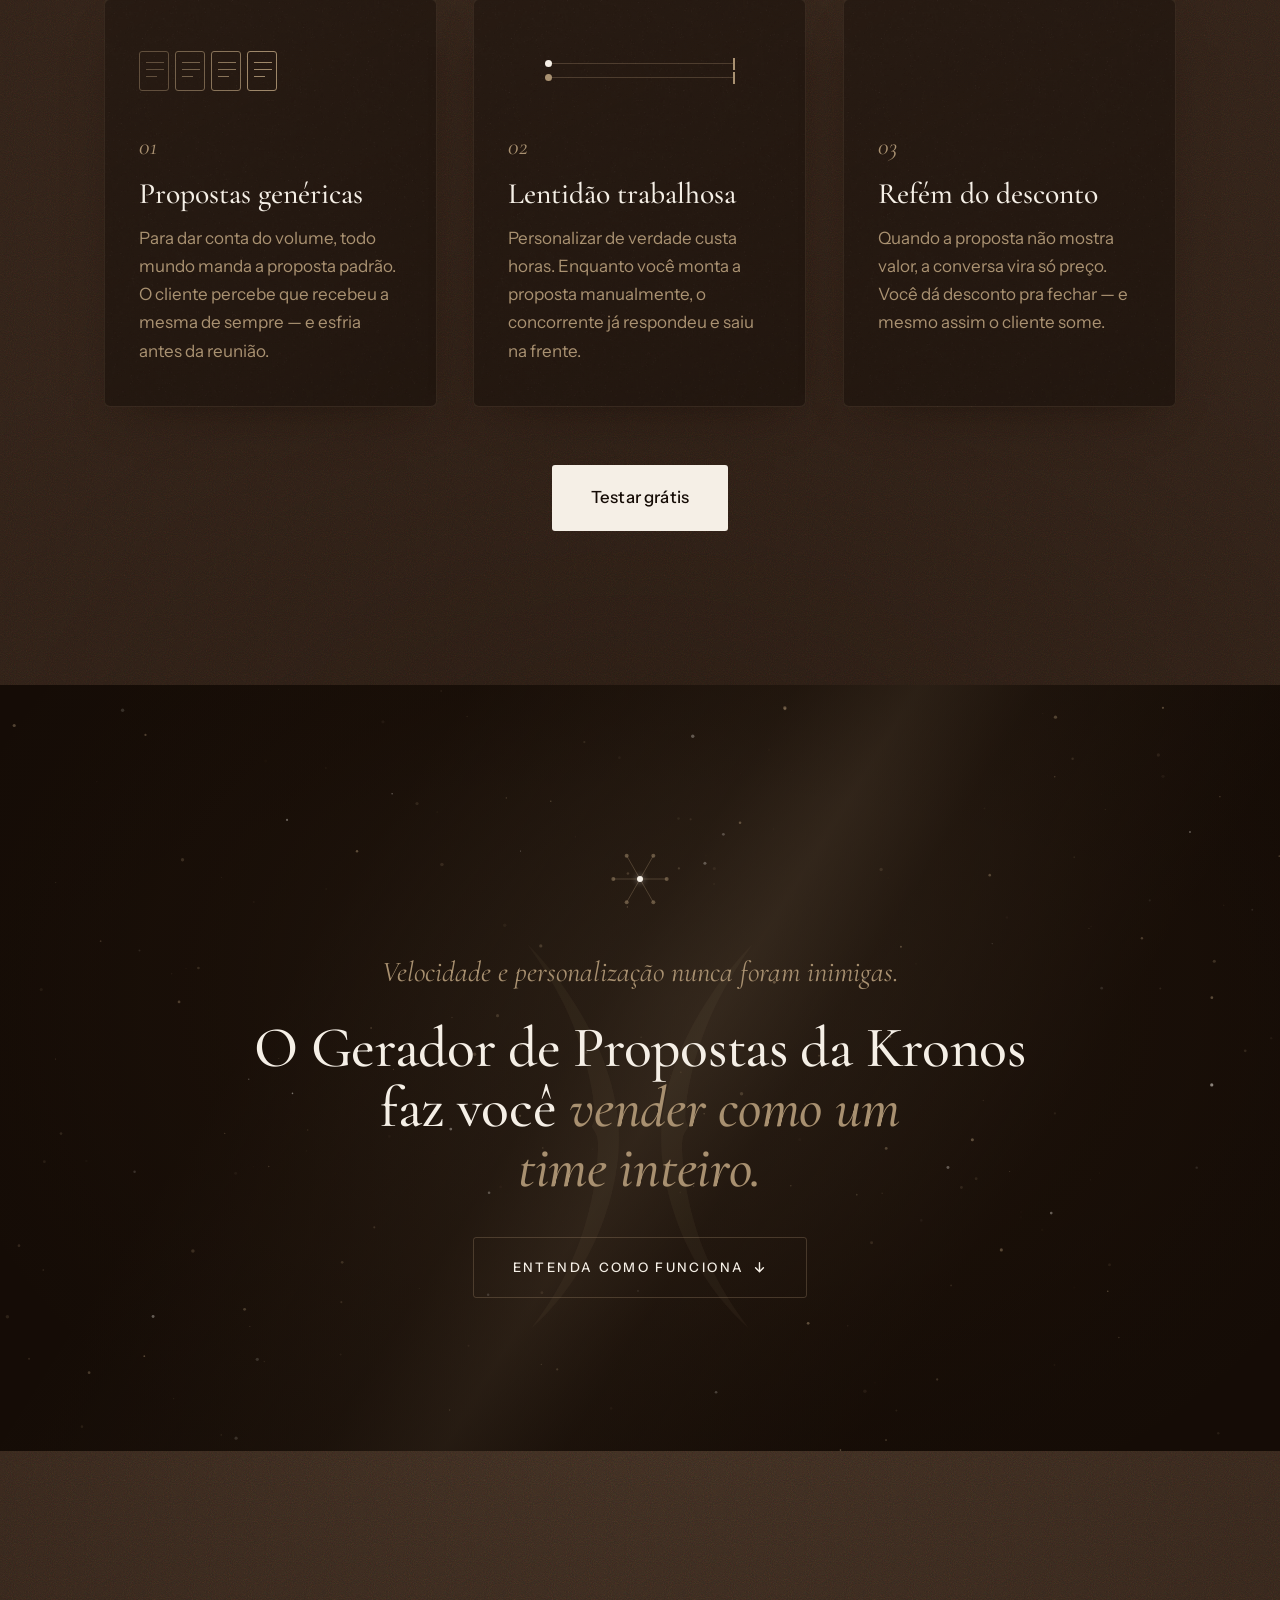
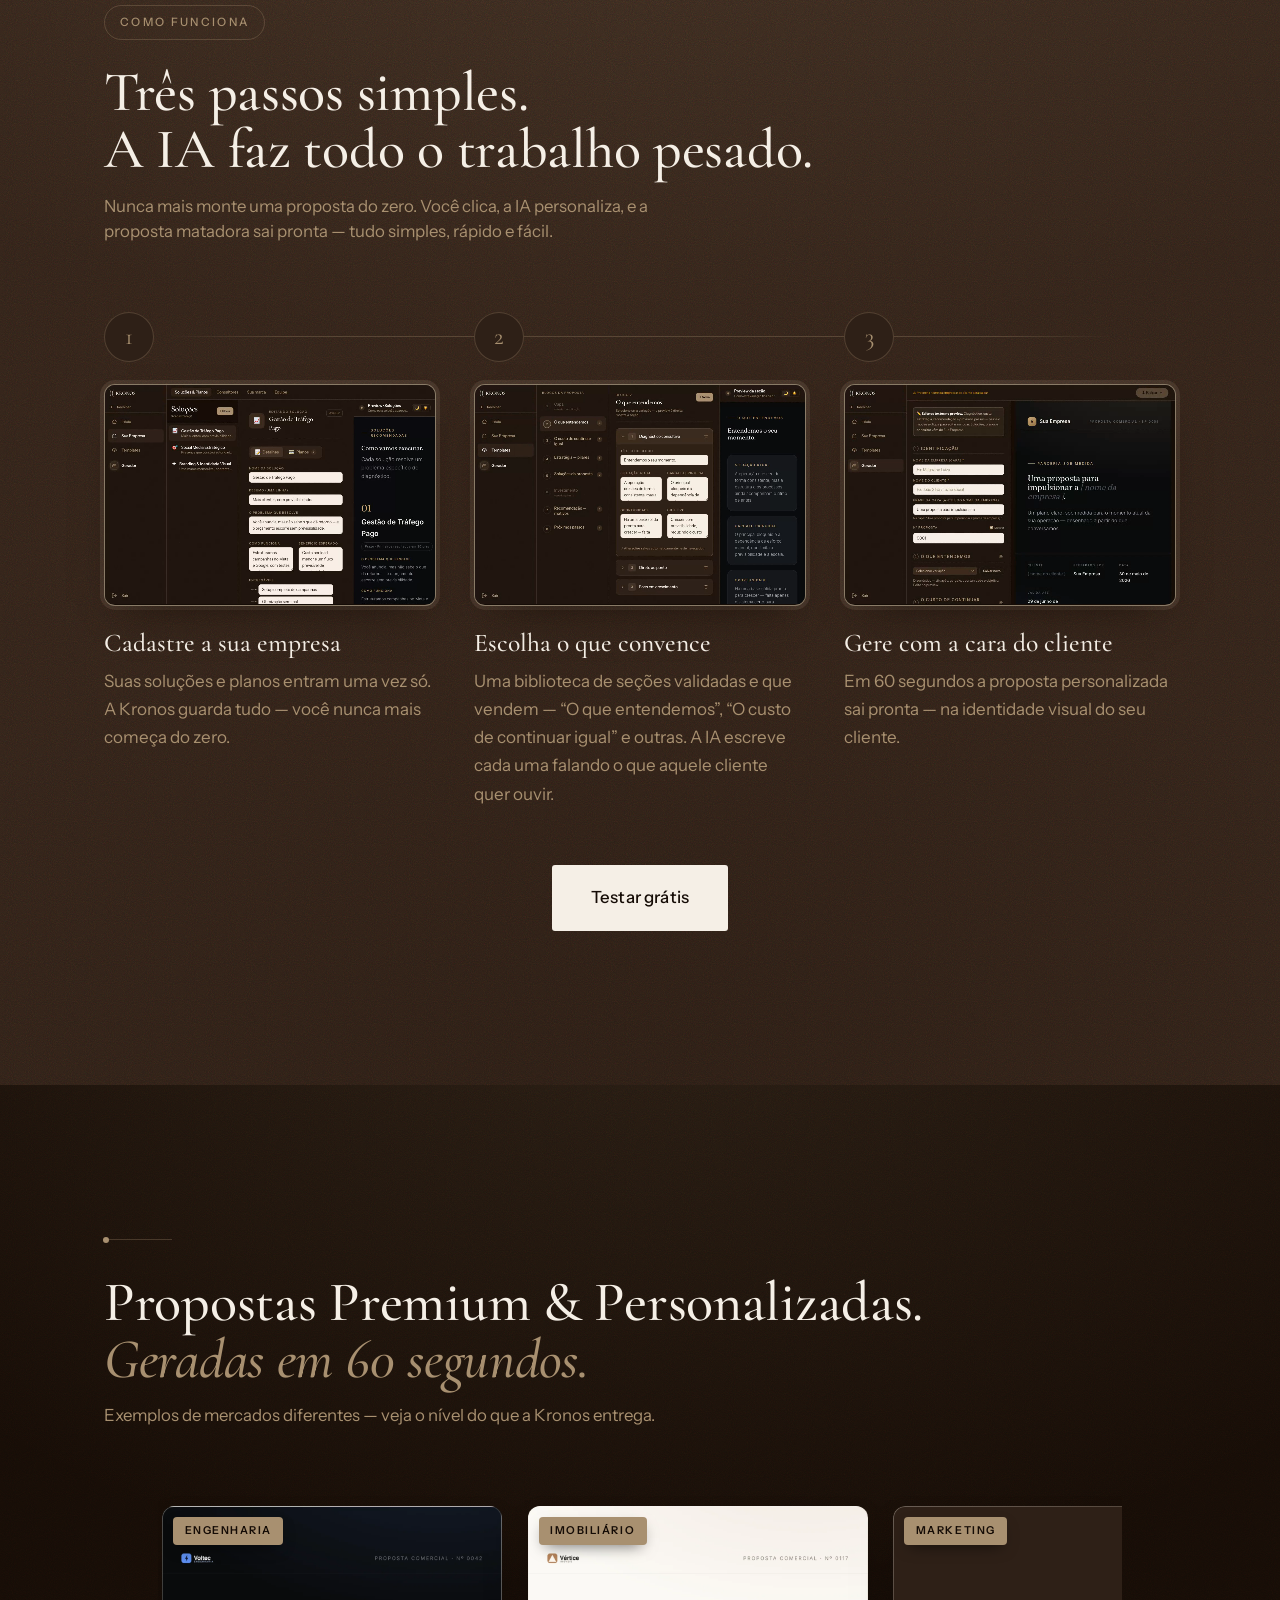
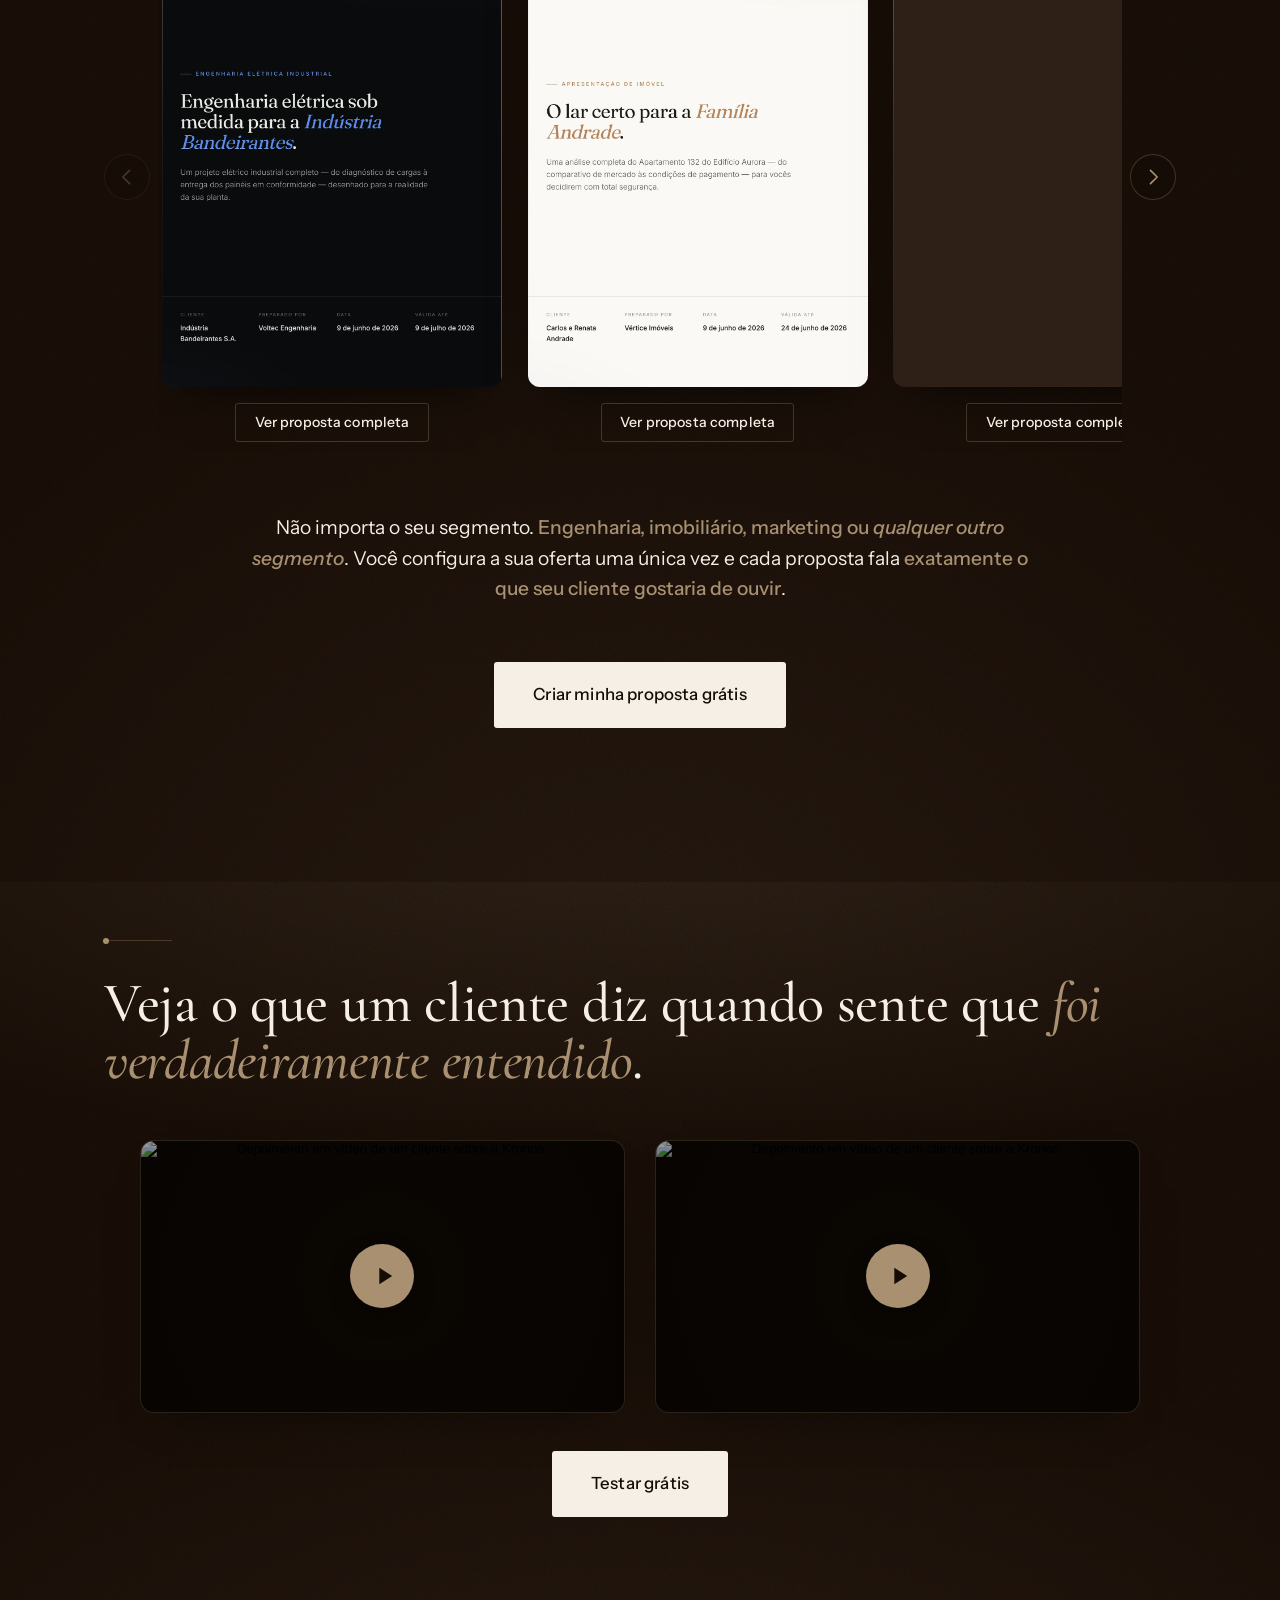
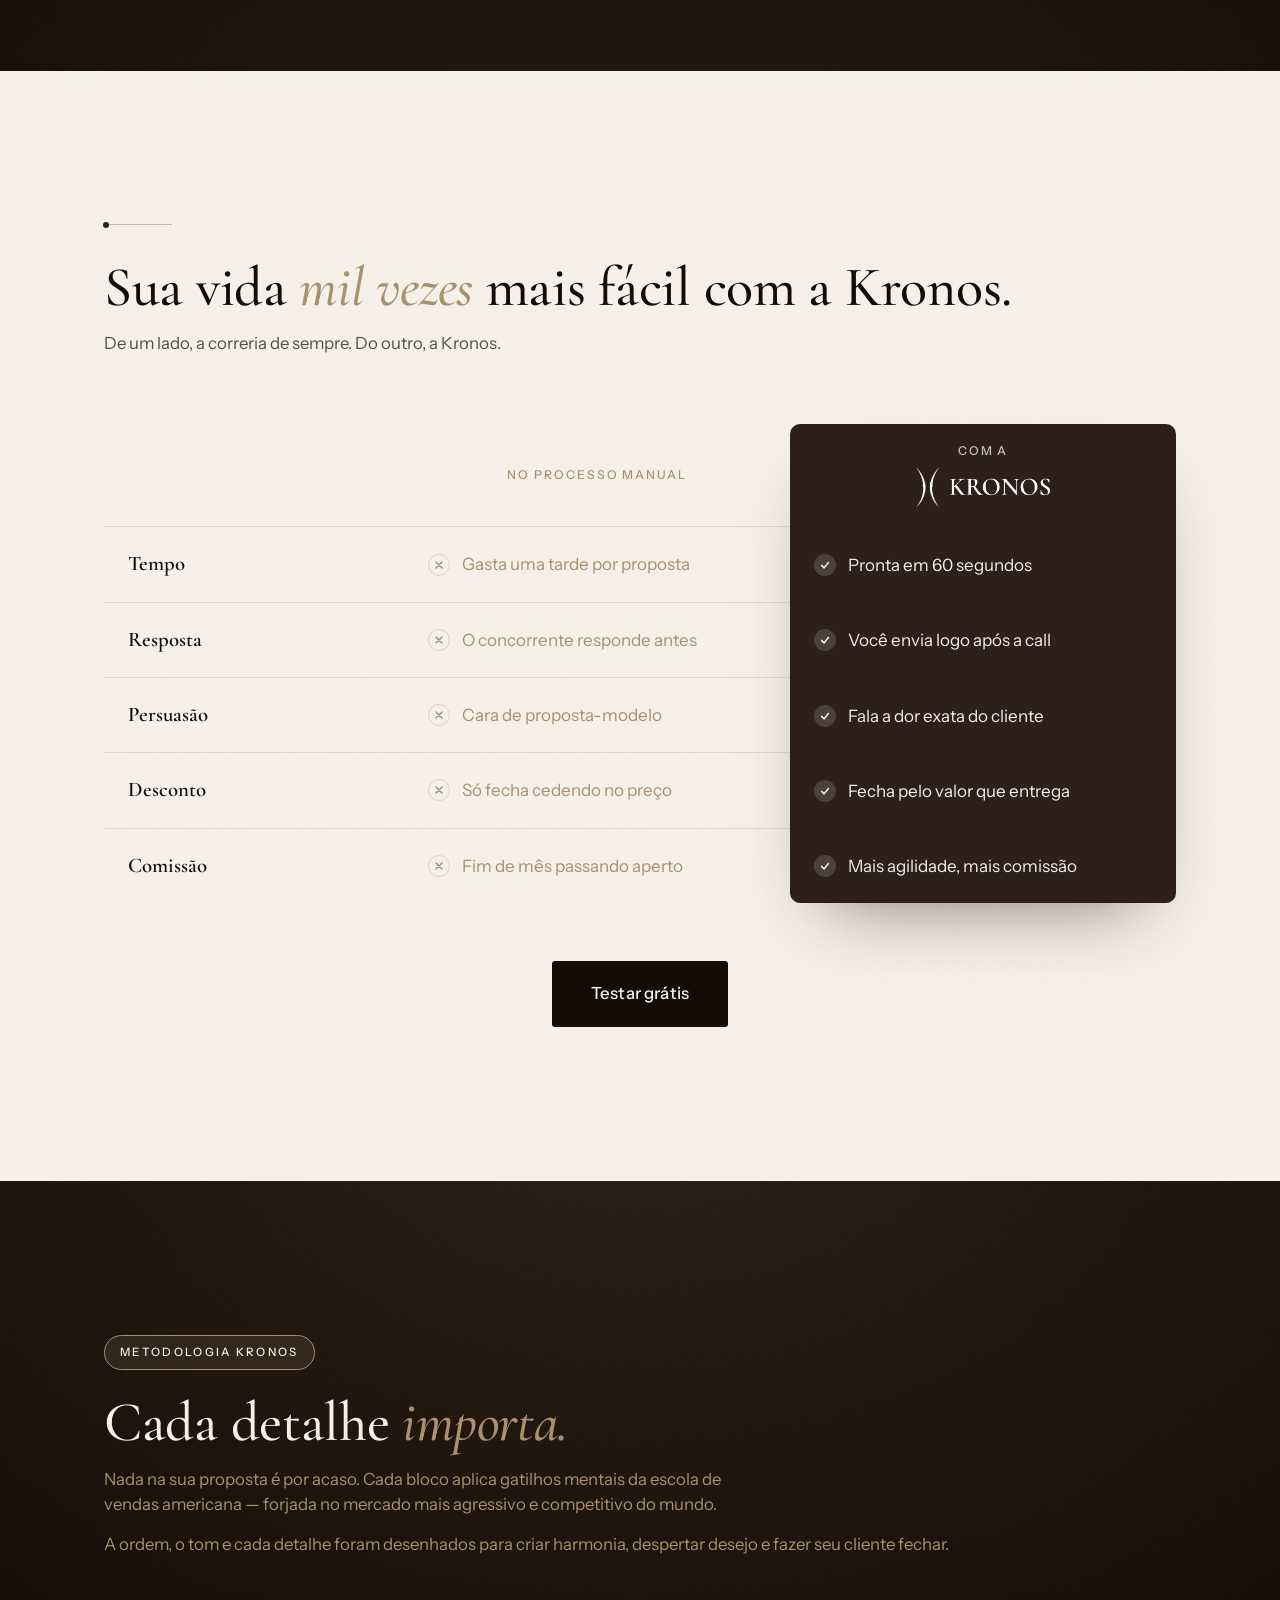
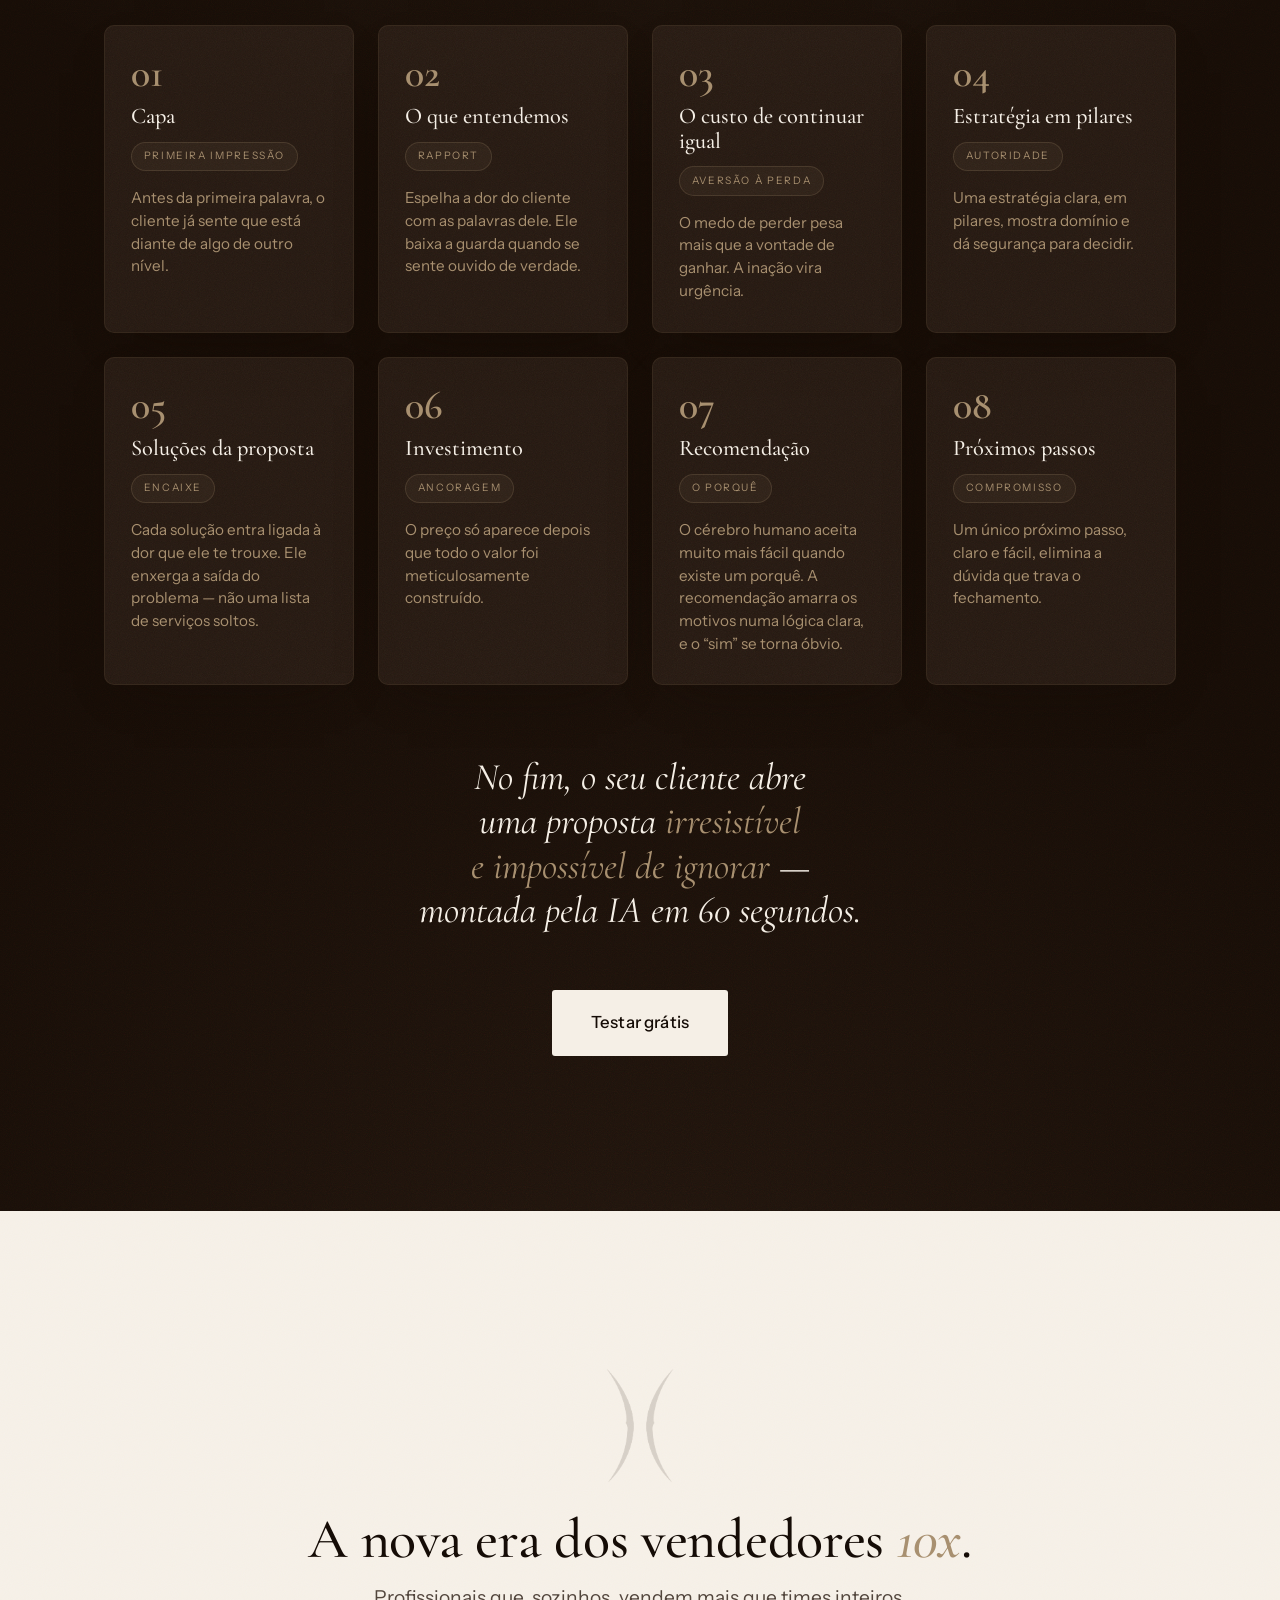
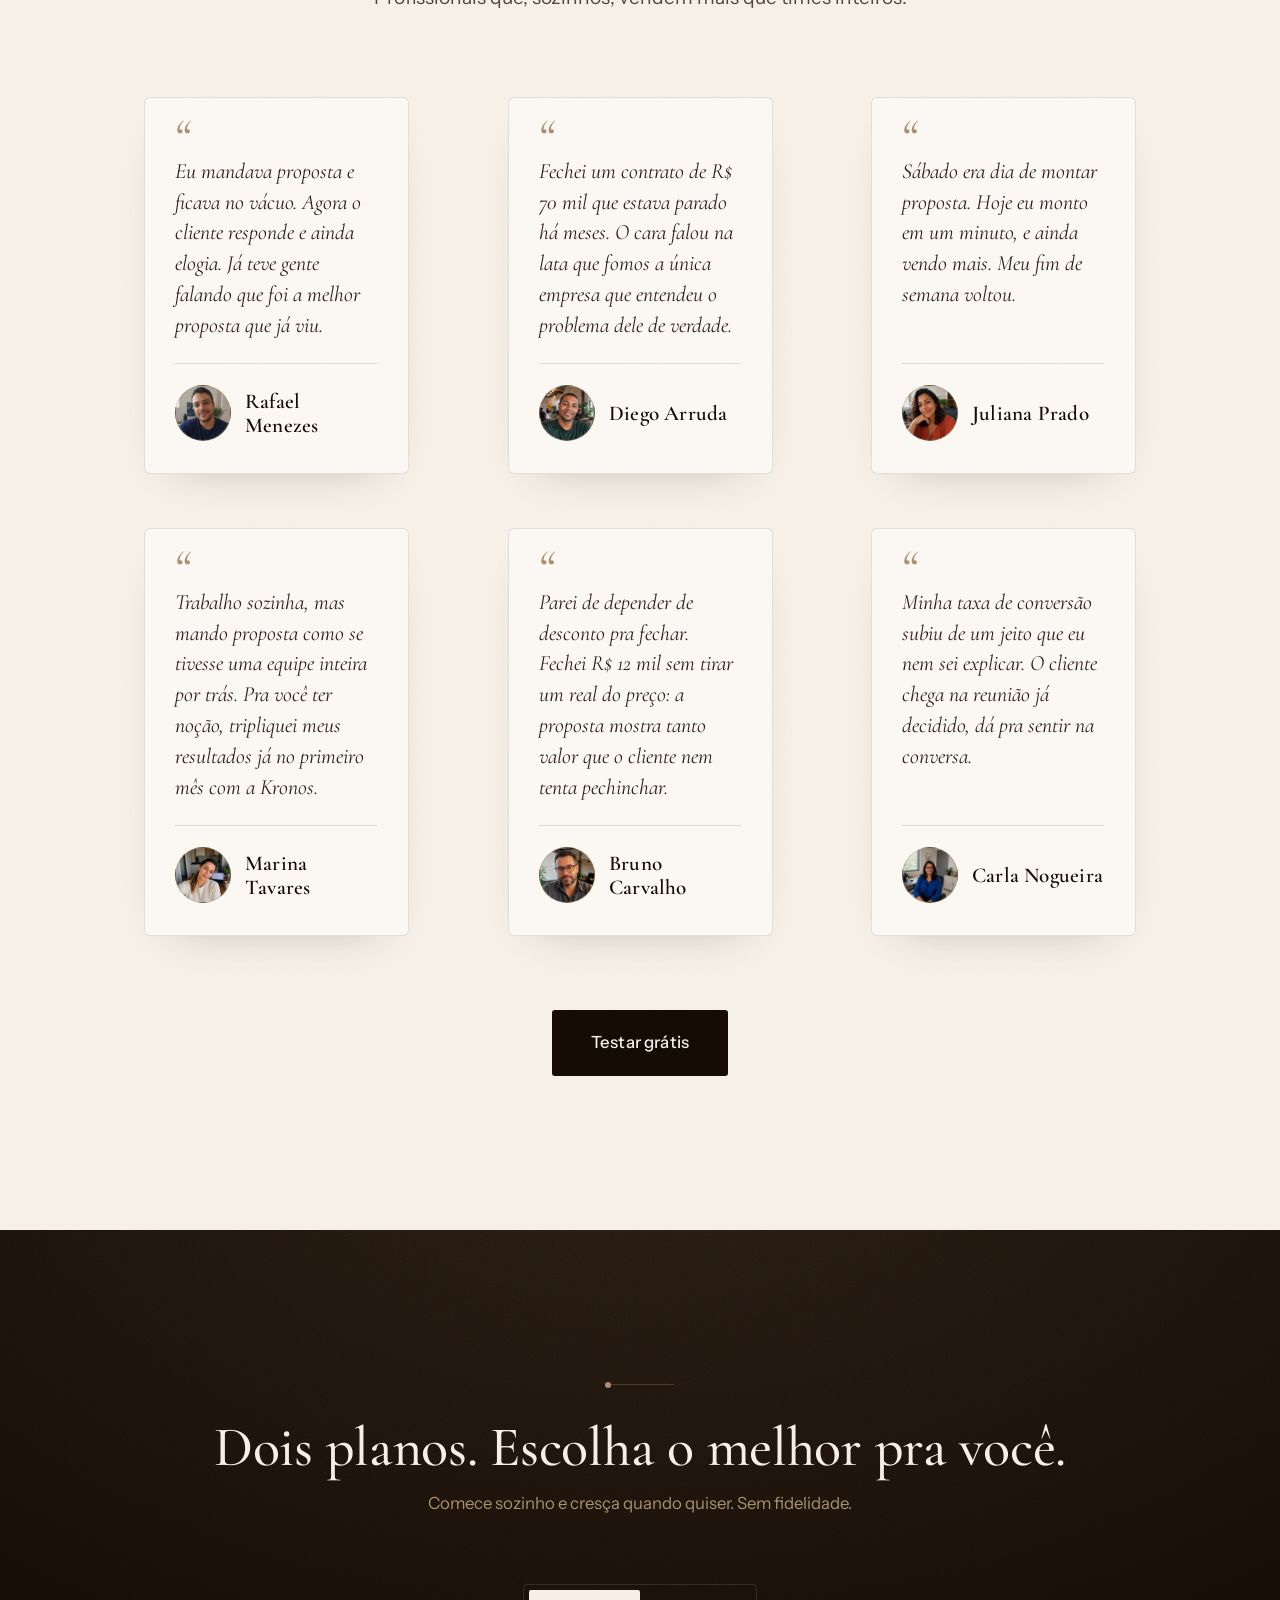
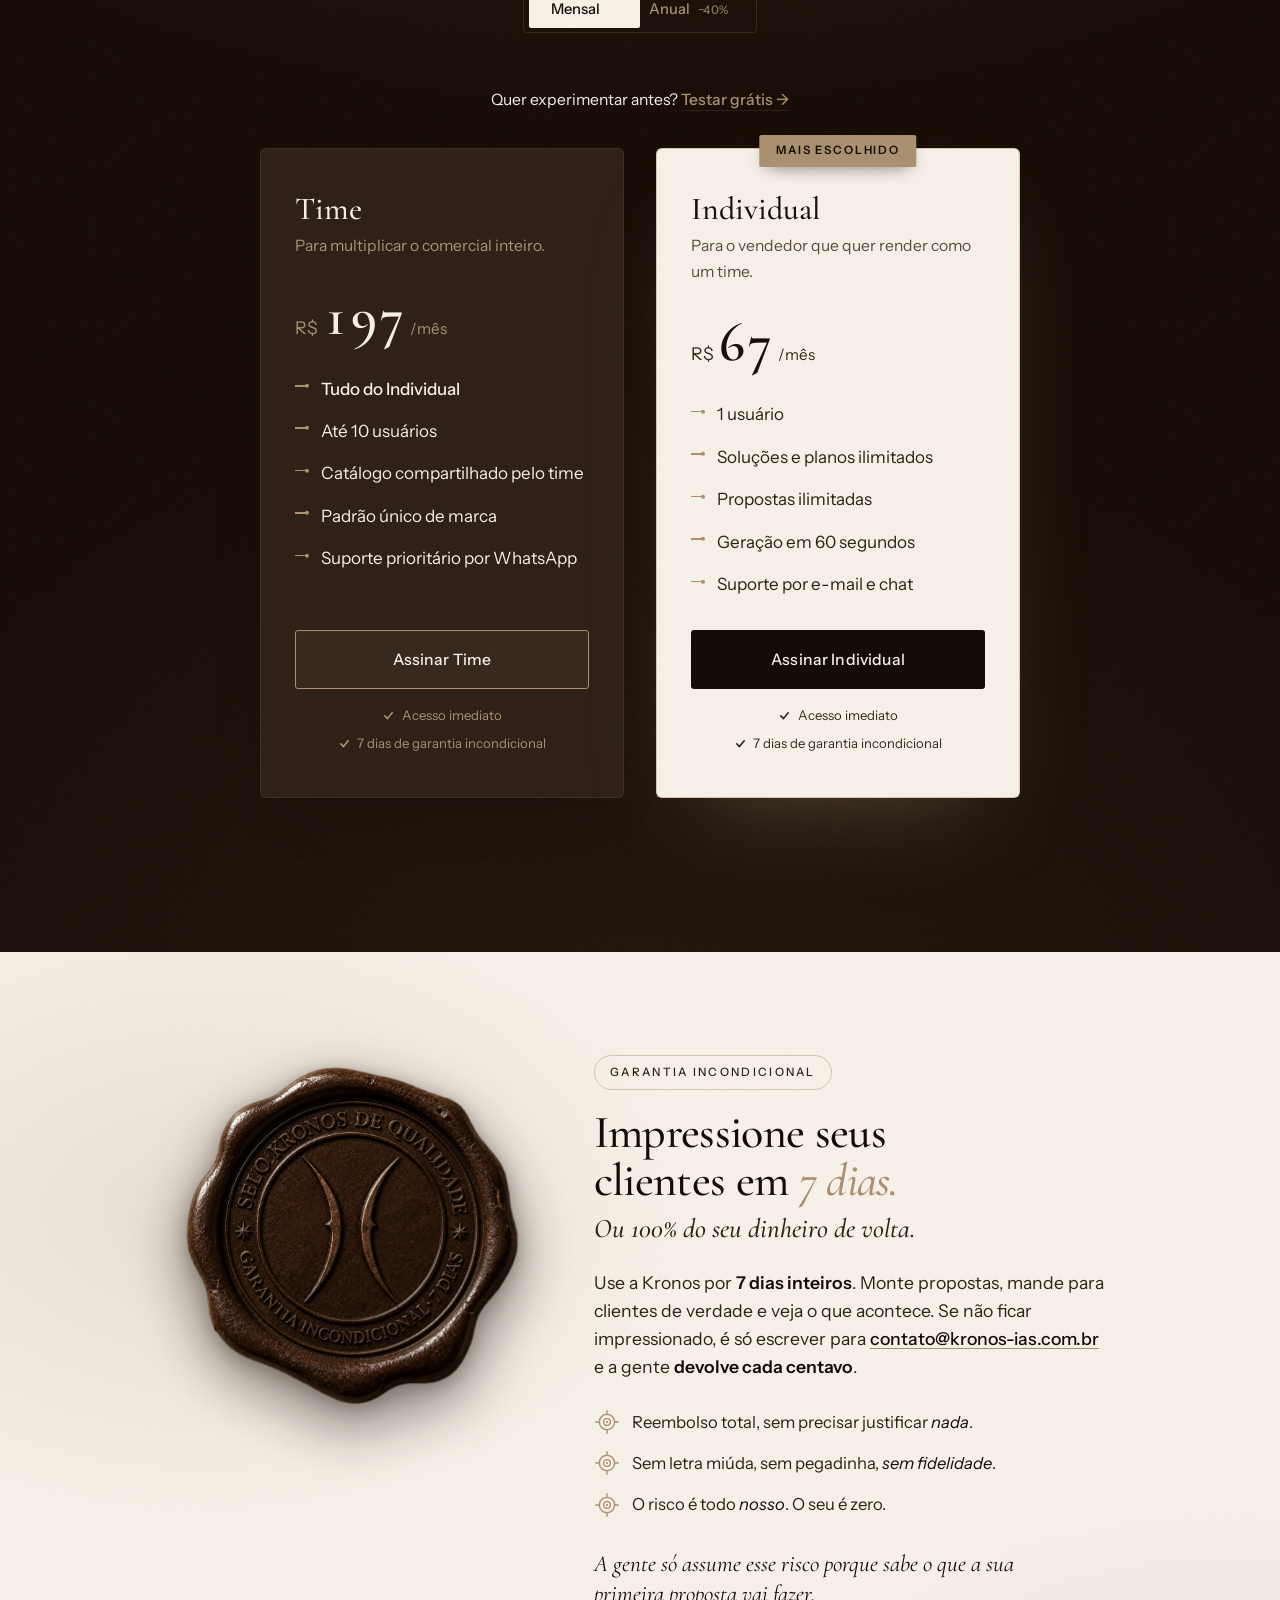
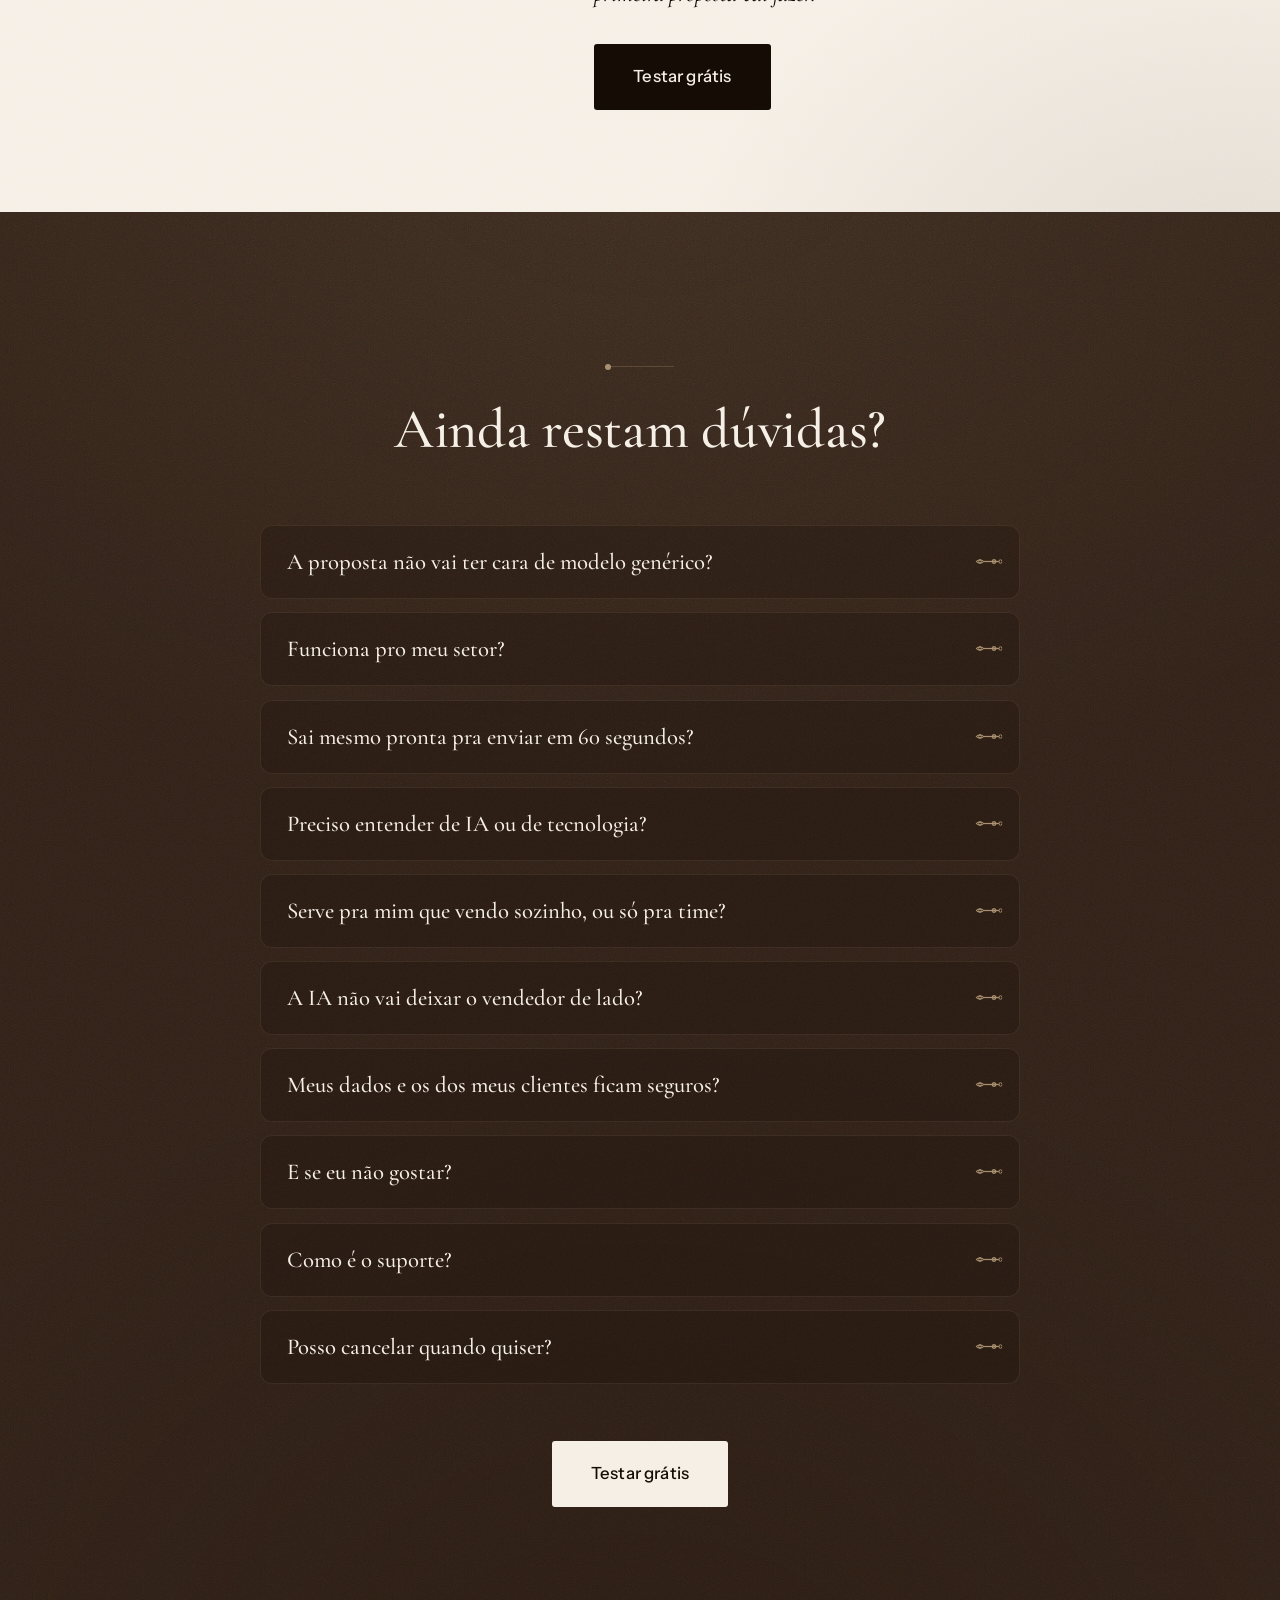
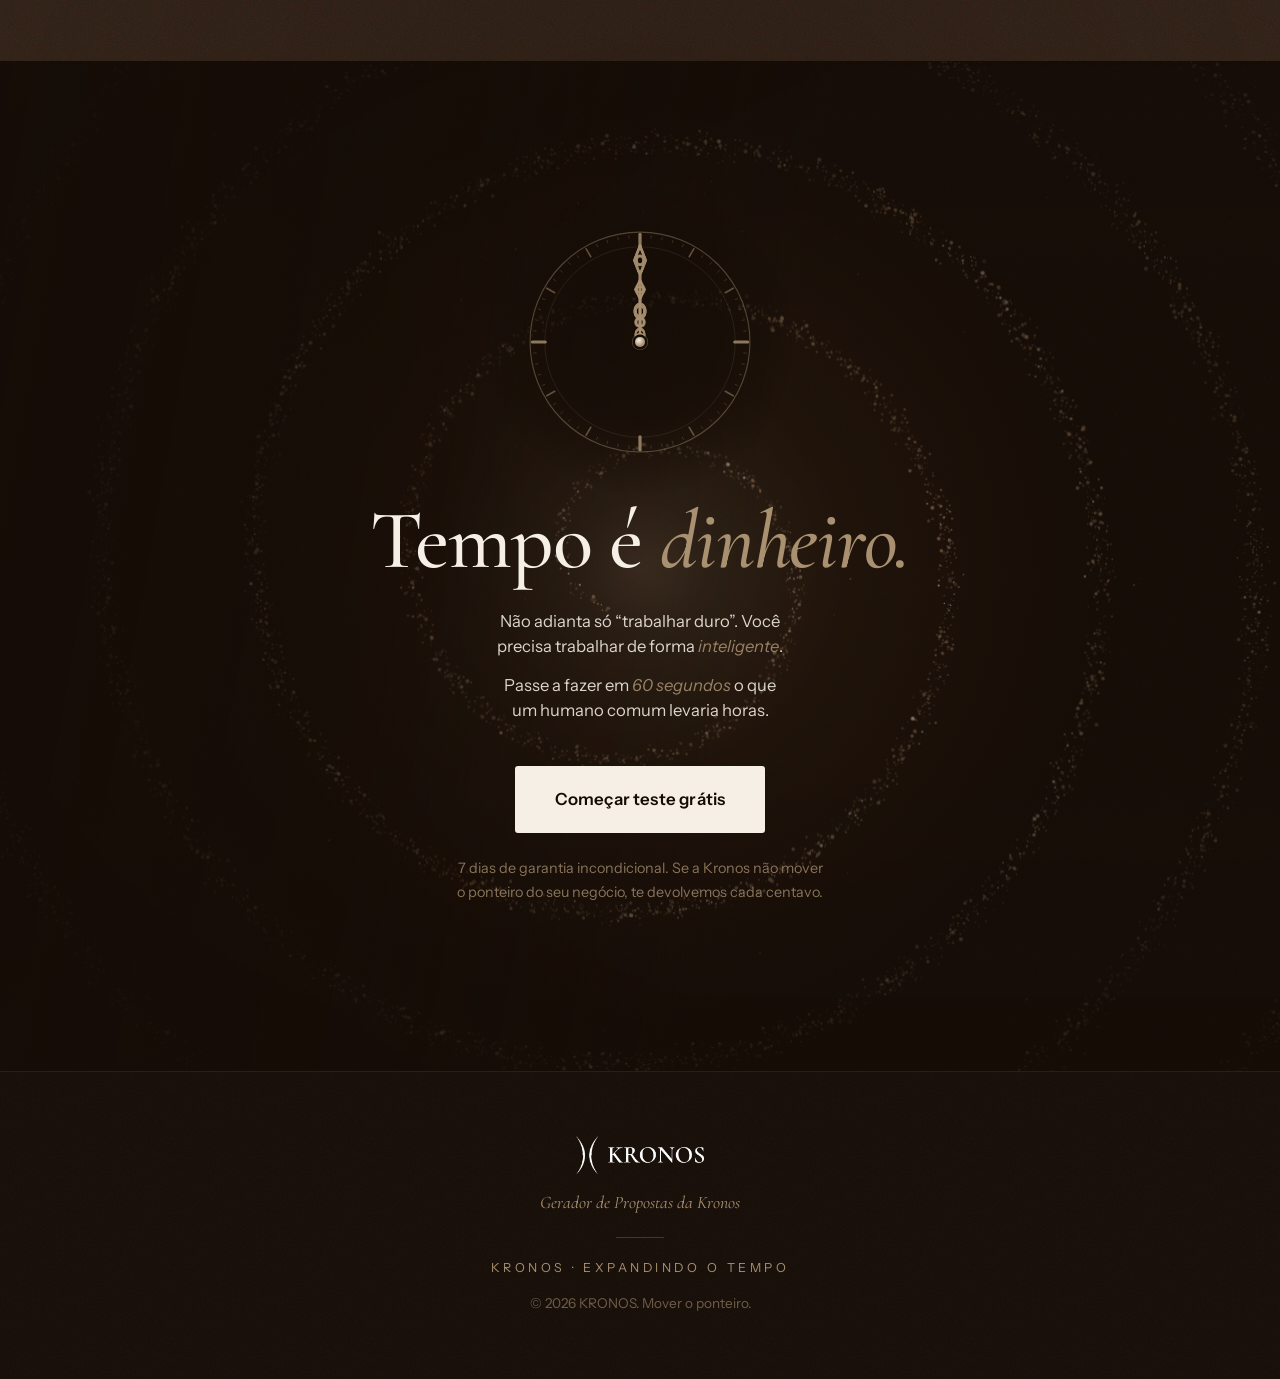
==== commit 4770a93a: "Âncoras de seção p/ sitelinks do Google Ads + rolagem suave - IDs: dor->problemas, propostas->exempl" ====
--- a/index.html
+++ b/index.html
@@ -215,7 +215,7 @@
   </section>
 
   <!-- ===================== 2. AGITAÇÃO DA DOR ===================== -->
-  <section class="section section-pain tex-sand-sepia" id="dor">
+  <section class="section section-pain tex-sand-sepia" id="problemas">
     <div class="container">
       <div class="section-head reveal">
         <span class="hand-divider" aria-hidden="true"></span>
@@ -377,7 +377,7 @@
   </section>
 
   <!-- ===================== 4b. GALERIA DE PROPOSTAS ===================== -->
-  <section class="section section-gallery bg-sand-onix" id="propostas">
+  <section class="section section-gallery bg-sand-onix" id="exemplos">
     <div class="container">
       <div class="section-head reveal">
         <span class="hand-divider" aria-hidden="true"></span>
@@ -550,7 +550,7 @@
   </section>
 
   <!-- ===================== 5b. PERSONALIZAÇÃO REAL ===================== -->
-  <section class="section section-real tex-sand-onix" id="personalizacao">
+  <section class="section section-real tex-sand-onix" id="metodologia">
     <div class="container">
       <div class="section-head reveal">
         <span class="section-tag section-tag-strong">Metodologia Kronos</span>
--- a/styles.css
+++ b/styles.css
@@ -75,6 +75,13 @@
   position: relative;
   z-index: 2;
 }
+
+/* Âncoras (sitelinks/menu): rolagem suave + recuo pro header fixo não
+   cobrir o título da seção ao cair na âncora. Não altera layout. */
+@media (prefers-reduced-motion: no-preference) {
+  html { scroll-behavior: smooth; }
+}
+section[id] { scroll-margin-top: 84px; }
 
 /* ---------- Textura de areia reutilizável ---------- */
 .has-grain { position: relative; }
@@ -433,20 +440,26 @@
 /* Fundo quente "limpo": profundidade em gradiente + grão vetorial nítido.
    Alternativa à webp de areia, que com cover estica e fica grosseira em
    seções altas. Nítido em qualquer tela/DPR. */
-.bg-sand-onix {
+.bg-sand-onix,
+.tex-sand-onix {
   background-color: var(--onix);
   background-image:
     radial-gradient(135% 80% at 50% -10%, rgba(168, 144, 112, 0.13), transparent 58%),
     radial-gradient(120% 95% at 50% 110%, rgba(46, 32, 23, 0.45), transparent 56%);
-}
-.bg-sand-sepia {
+  background-size: auto;
+}
+.bg-sand-sepia,
+.tex-sand-sepia {
   background-color: var(--sepia);
   background-image:
     radial-gradient(135% 82% at 50% -6%, rgba(168, 144, 112, 0.10), transparent 58%),
     radial-gradient(120% 95% at 50% 110%, rgba(21, 12, 6, 0.26), transparent 58%);
+  background-size: auto;
 }
 .bg-sand-onix::before,
-.bg-sand-sepia::before {
+.bg-sand-sepia::before,
+.tex-sand-onix::before,
+.tex-sand-sepia::before {
   content: "";
   position: absolute;
   inset: 0;
@@ -455,7 +468,7 @@
   background-image: var(--grain);
   background-size: 180px 180px;
   mix-blend-mode: overlay;
-  opacity: 0.55;
+  opacity: 0.6;
 }
 /* No mobile, o JPG com cover amplia demais (areia grosseira). Troca por um
    grão vetorial (feTurbulence) — nítido em qualquer resolução/DPR. */
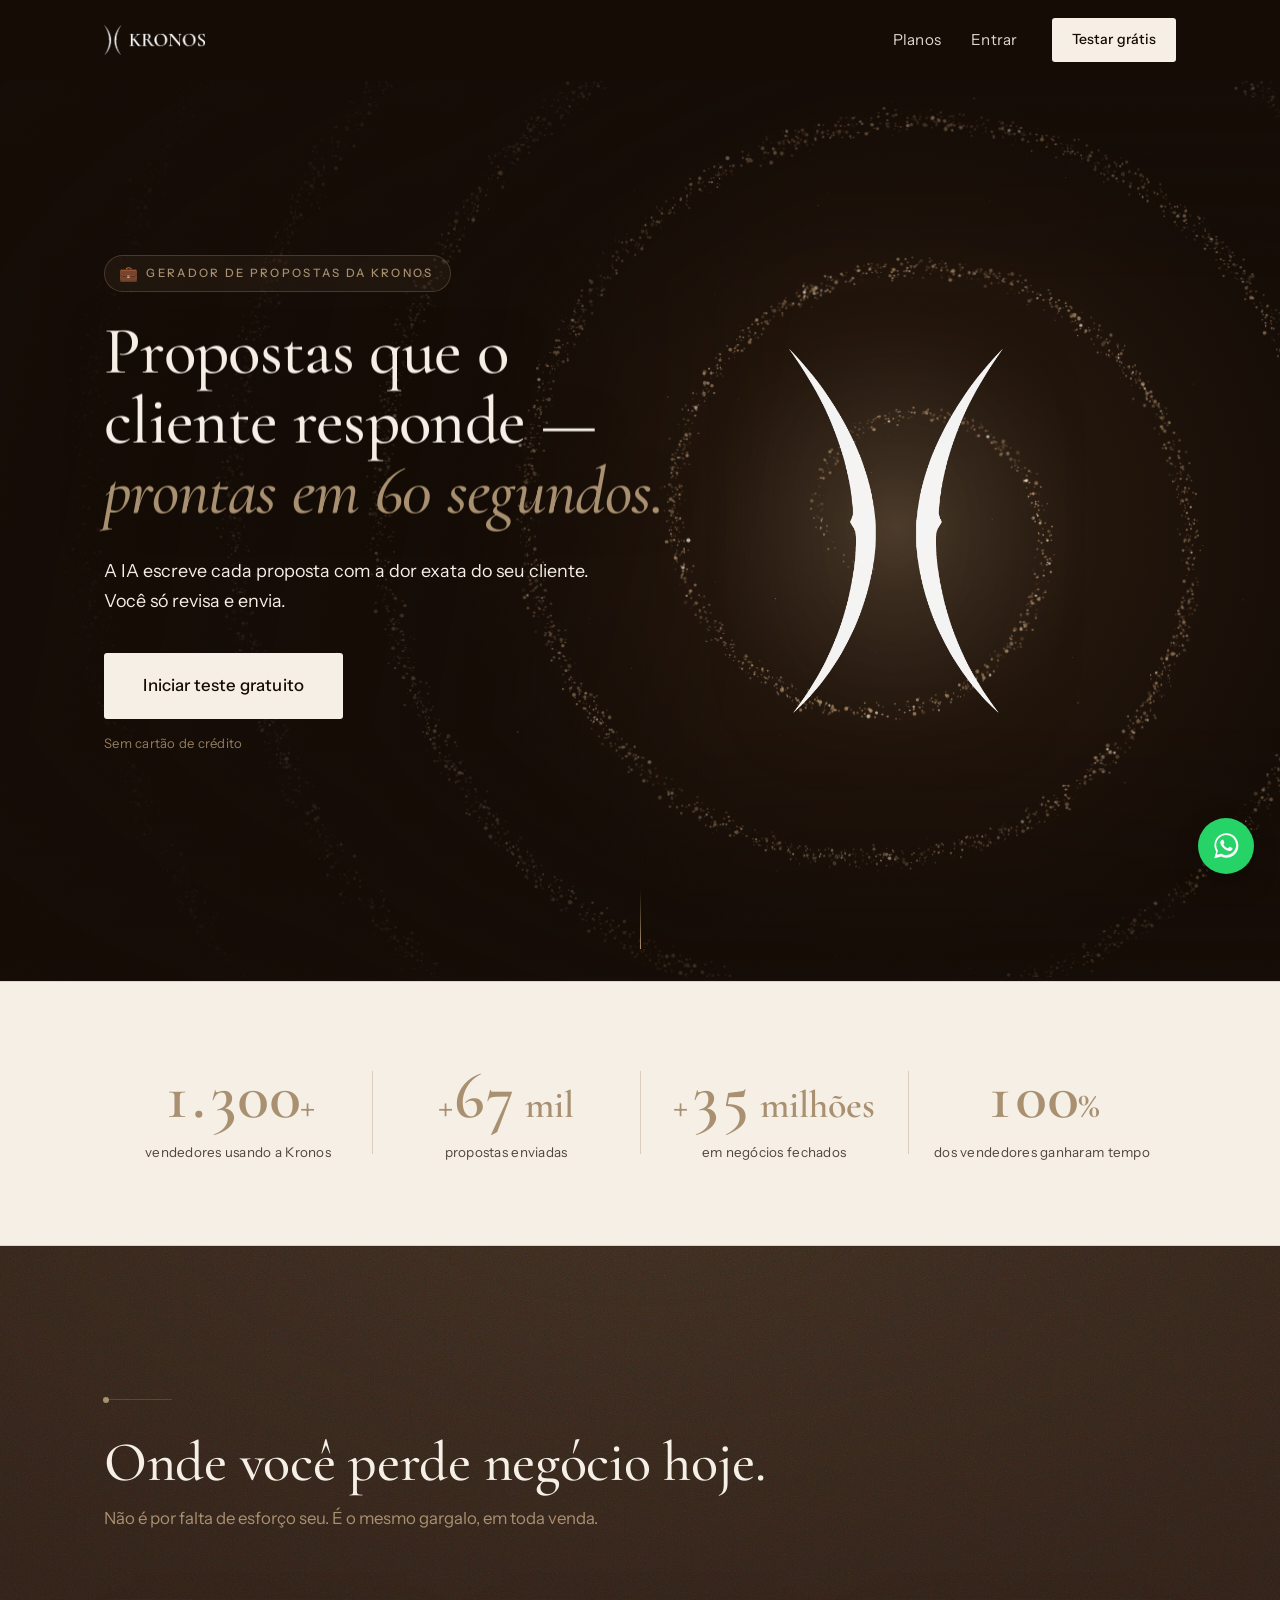
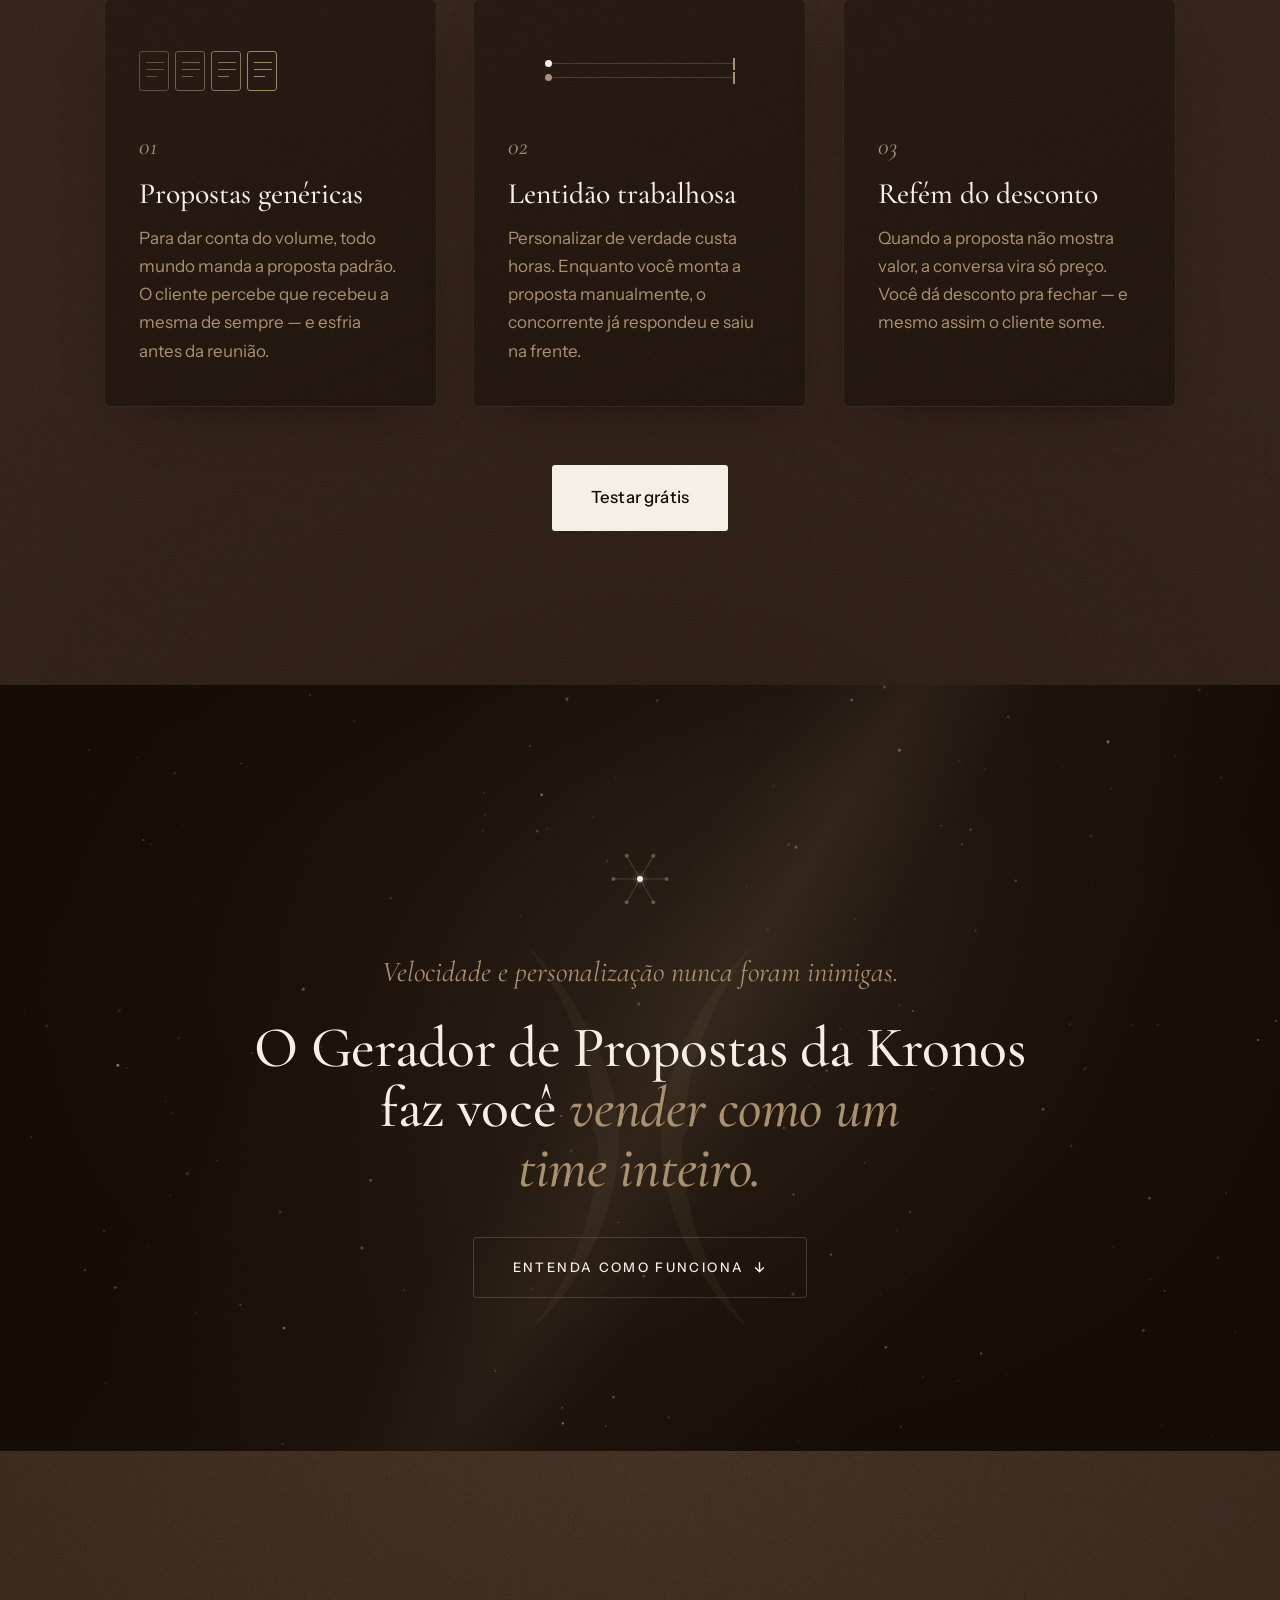
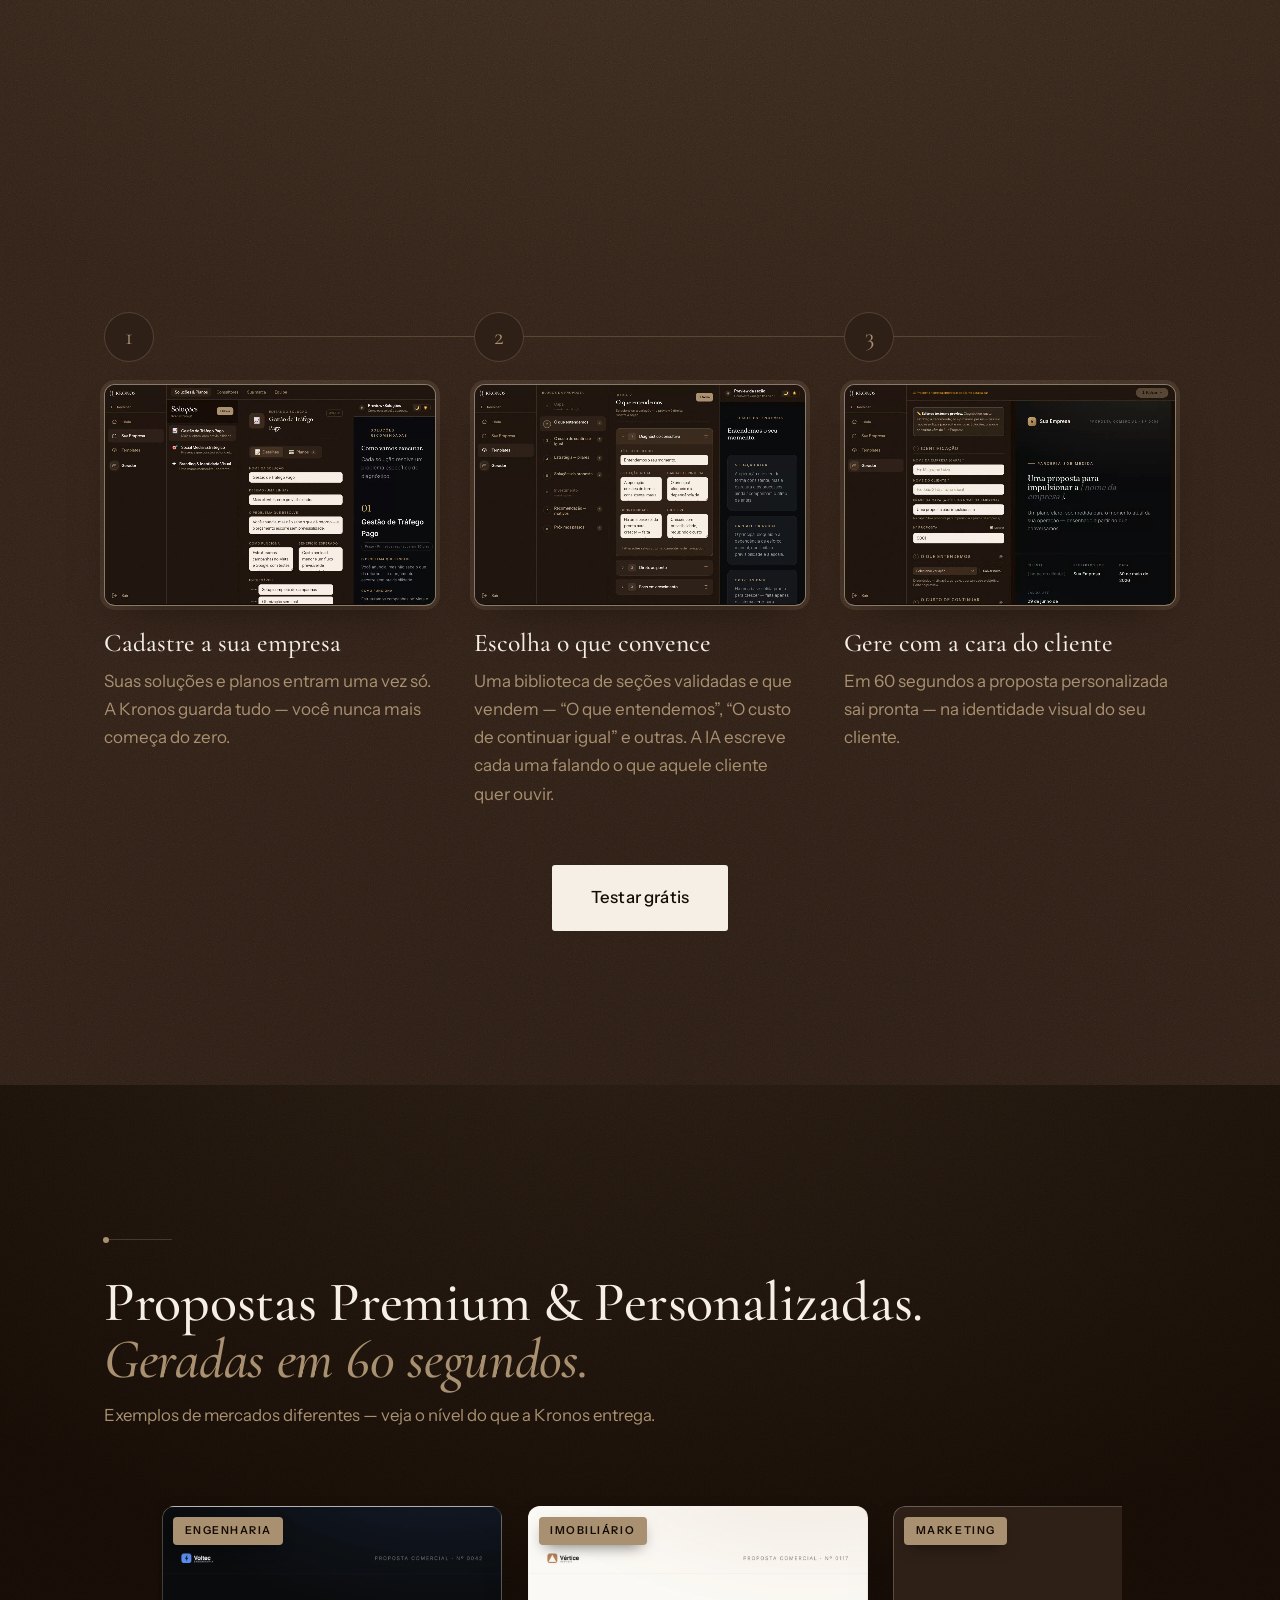
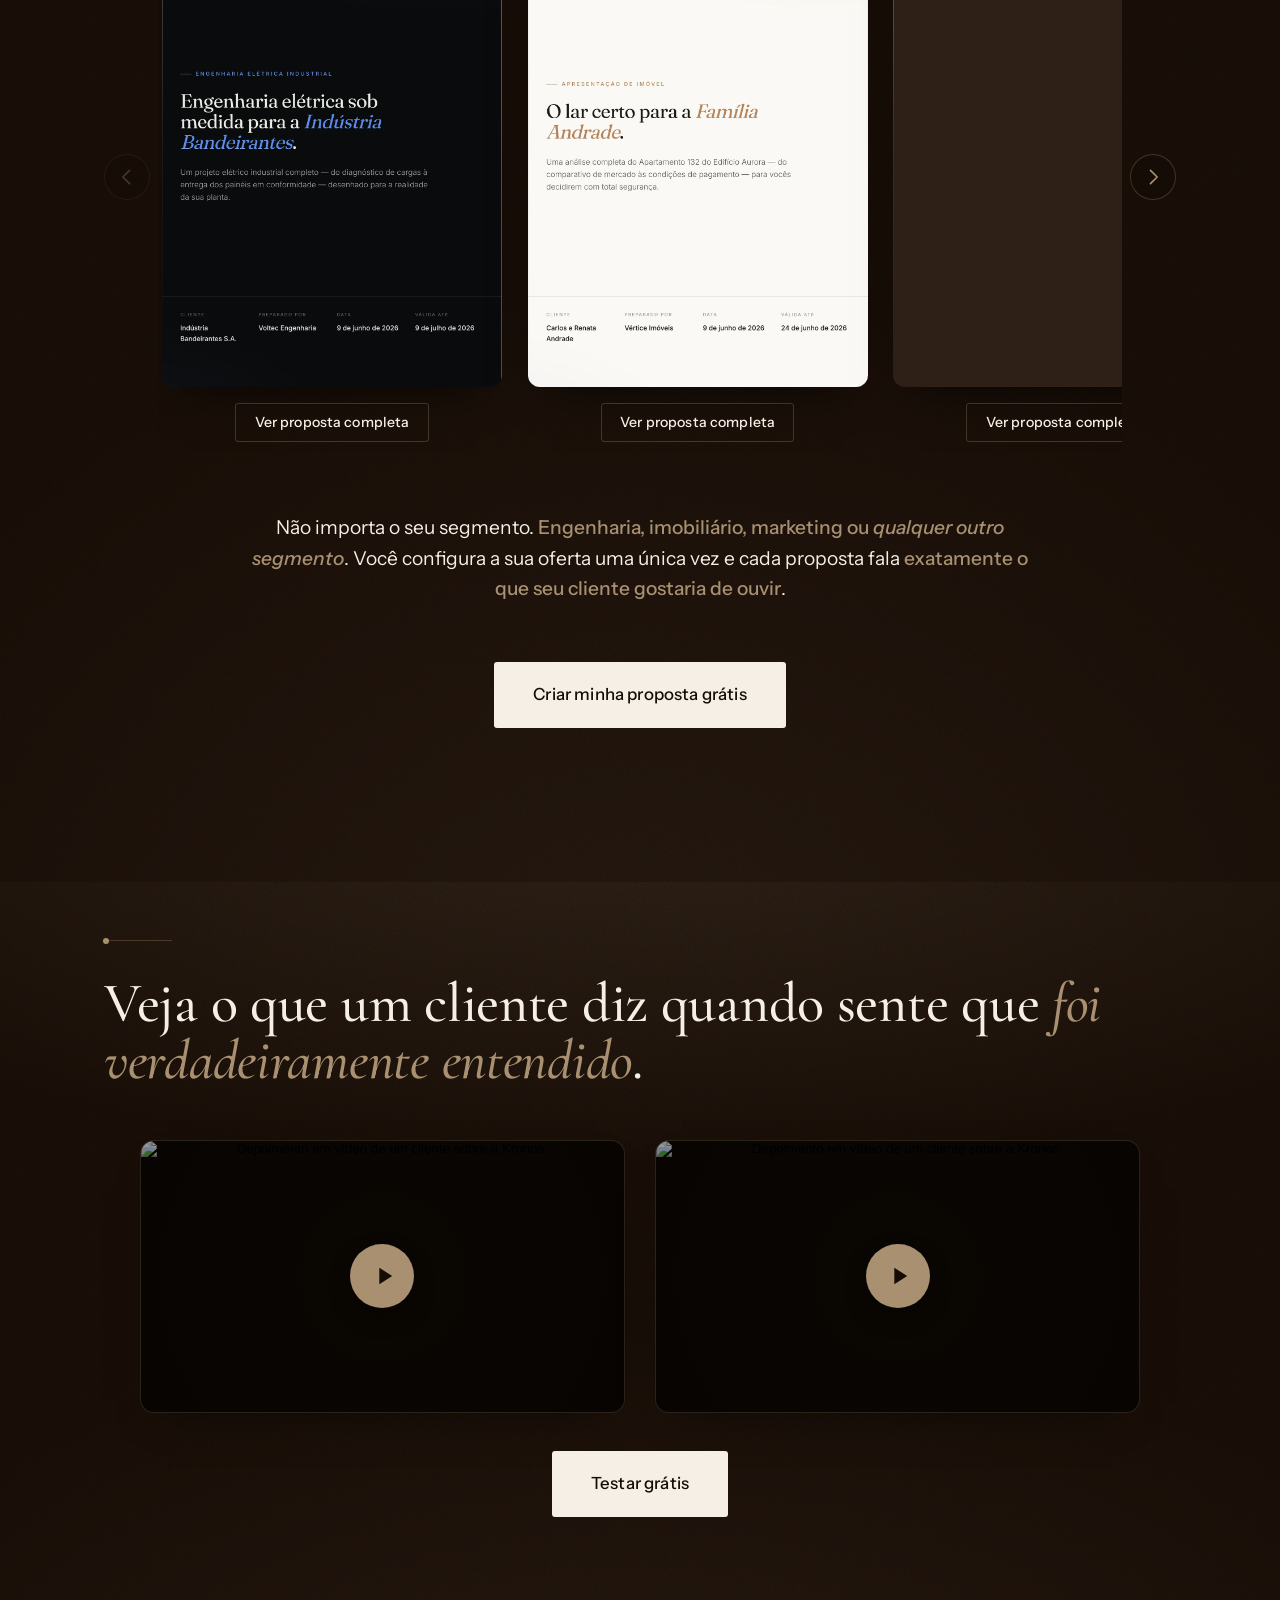
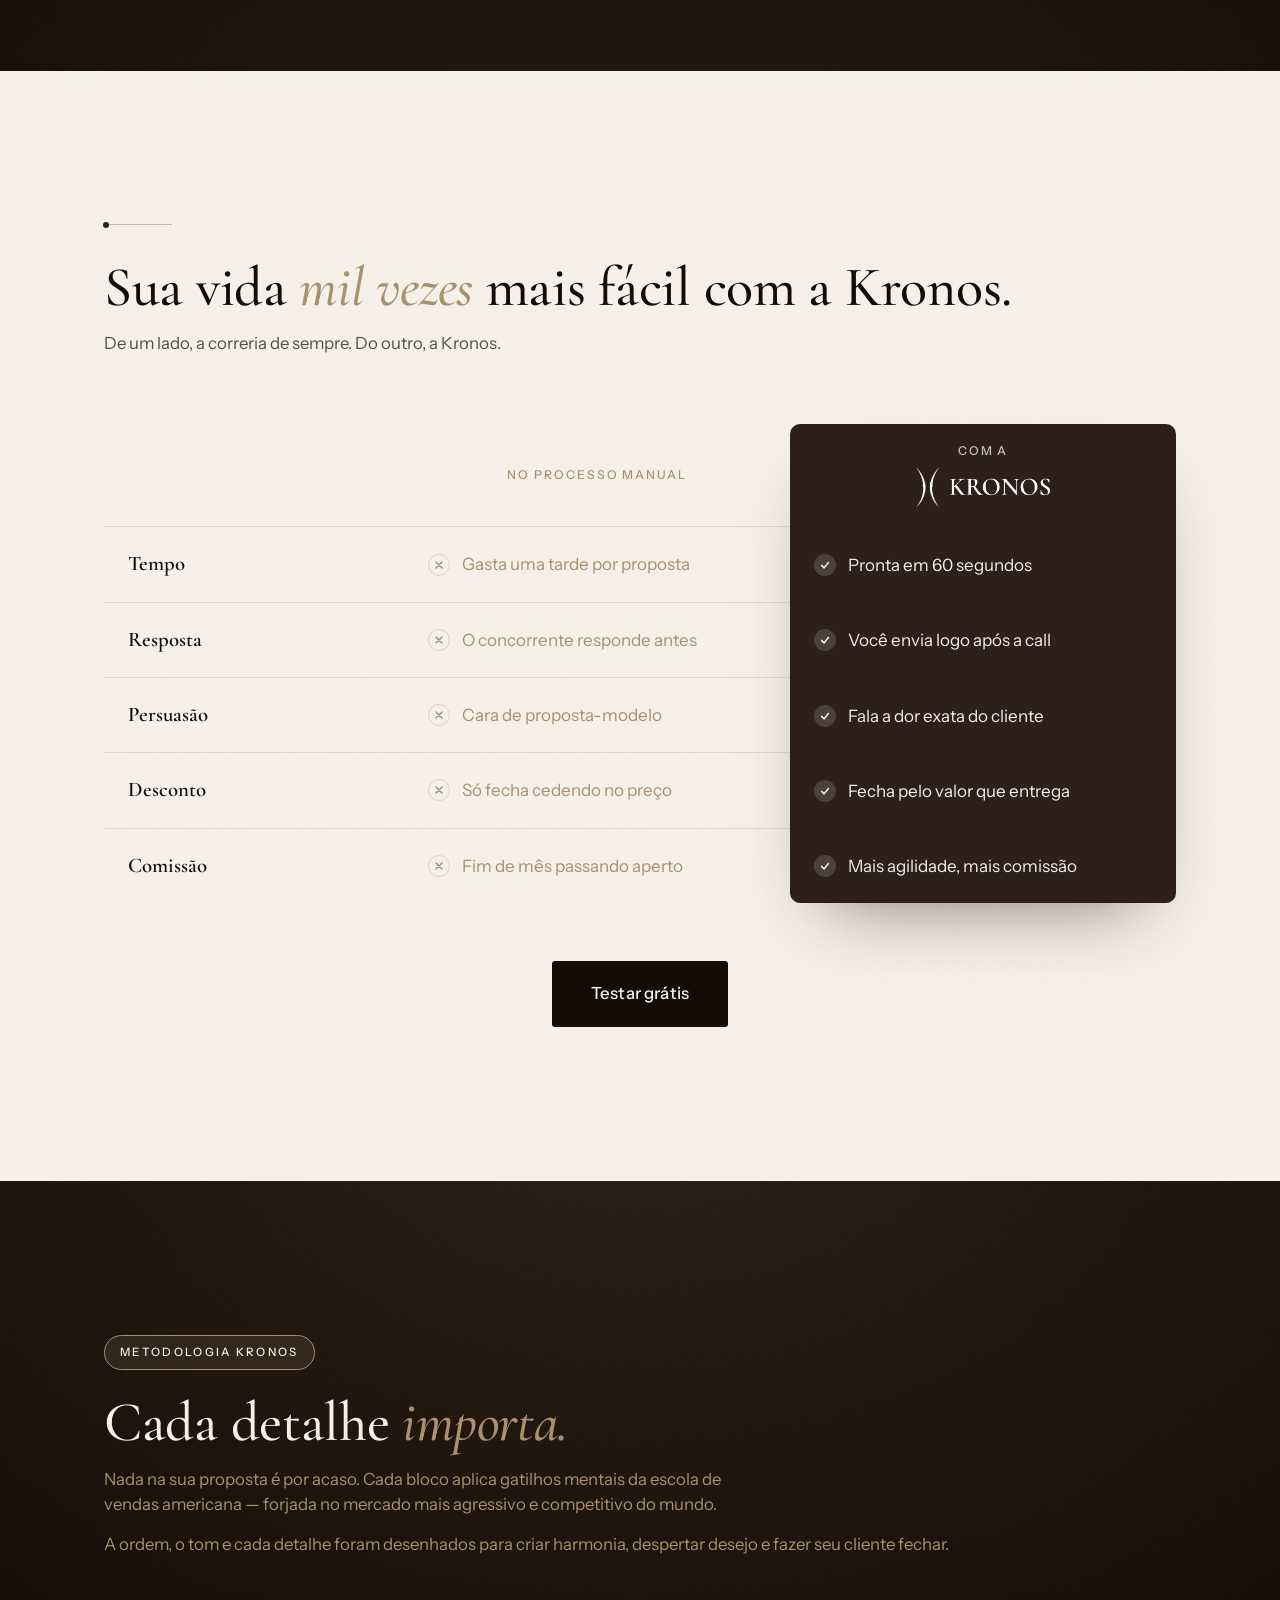
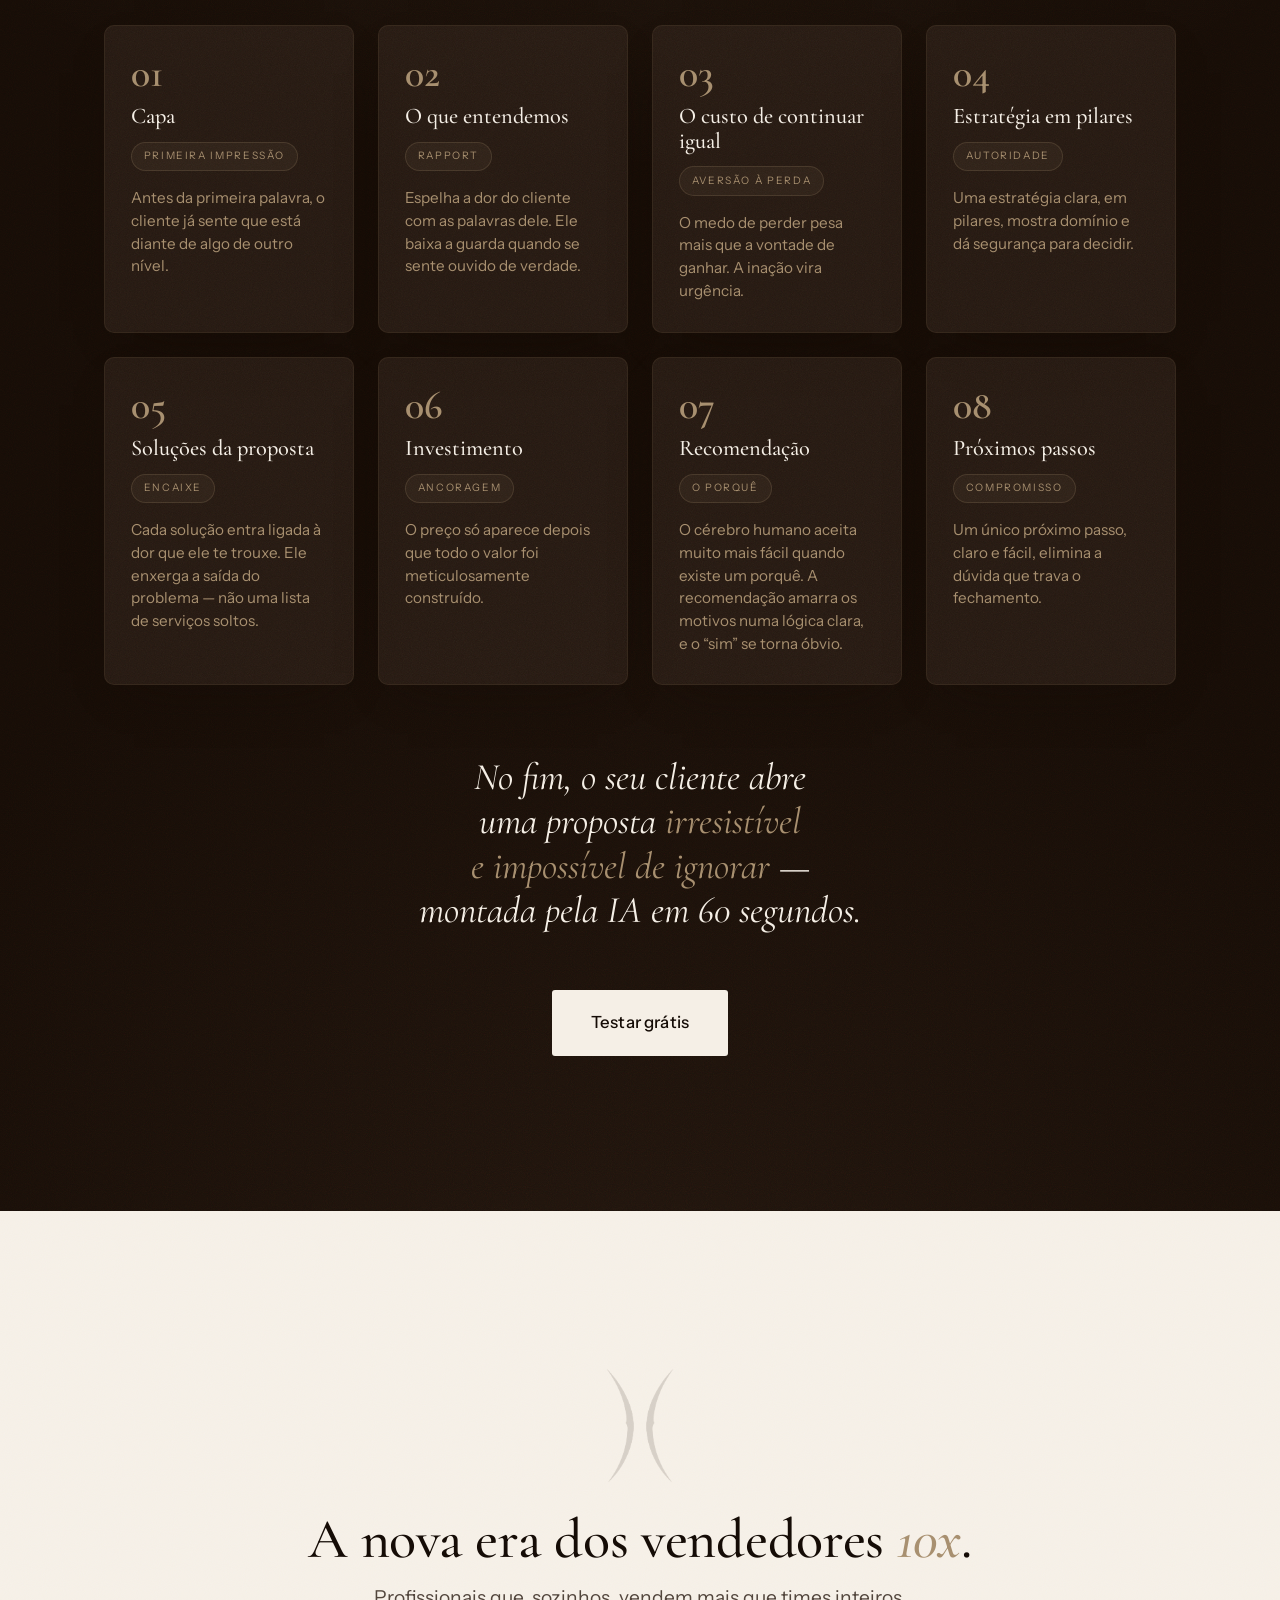
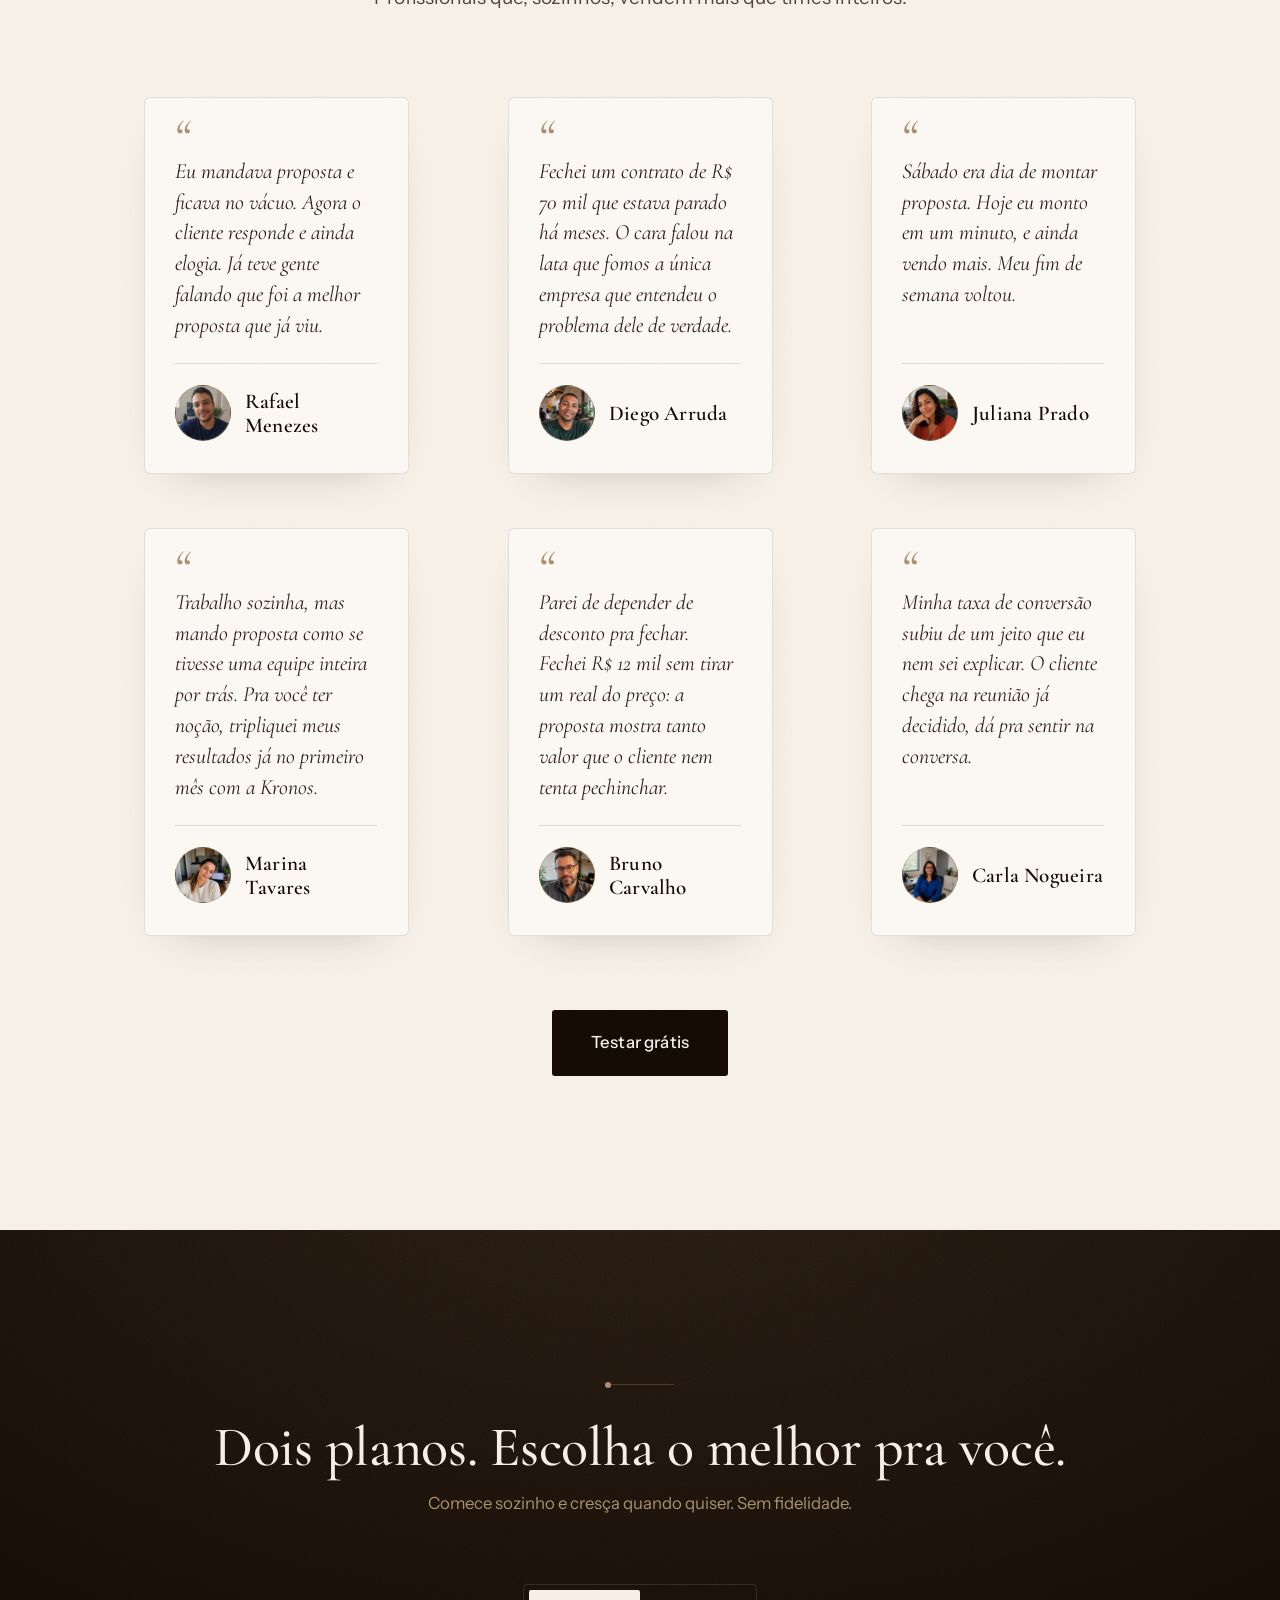
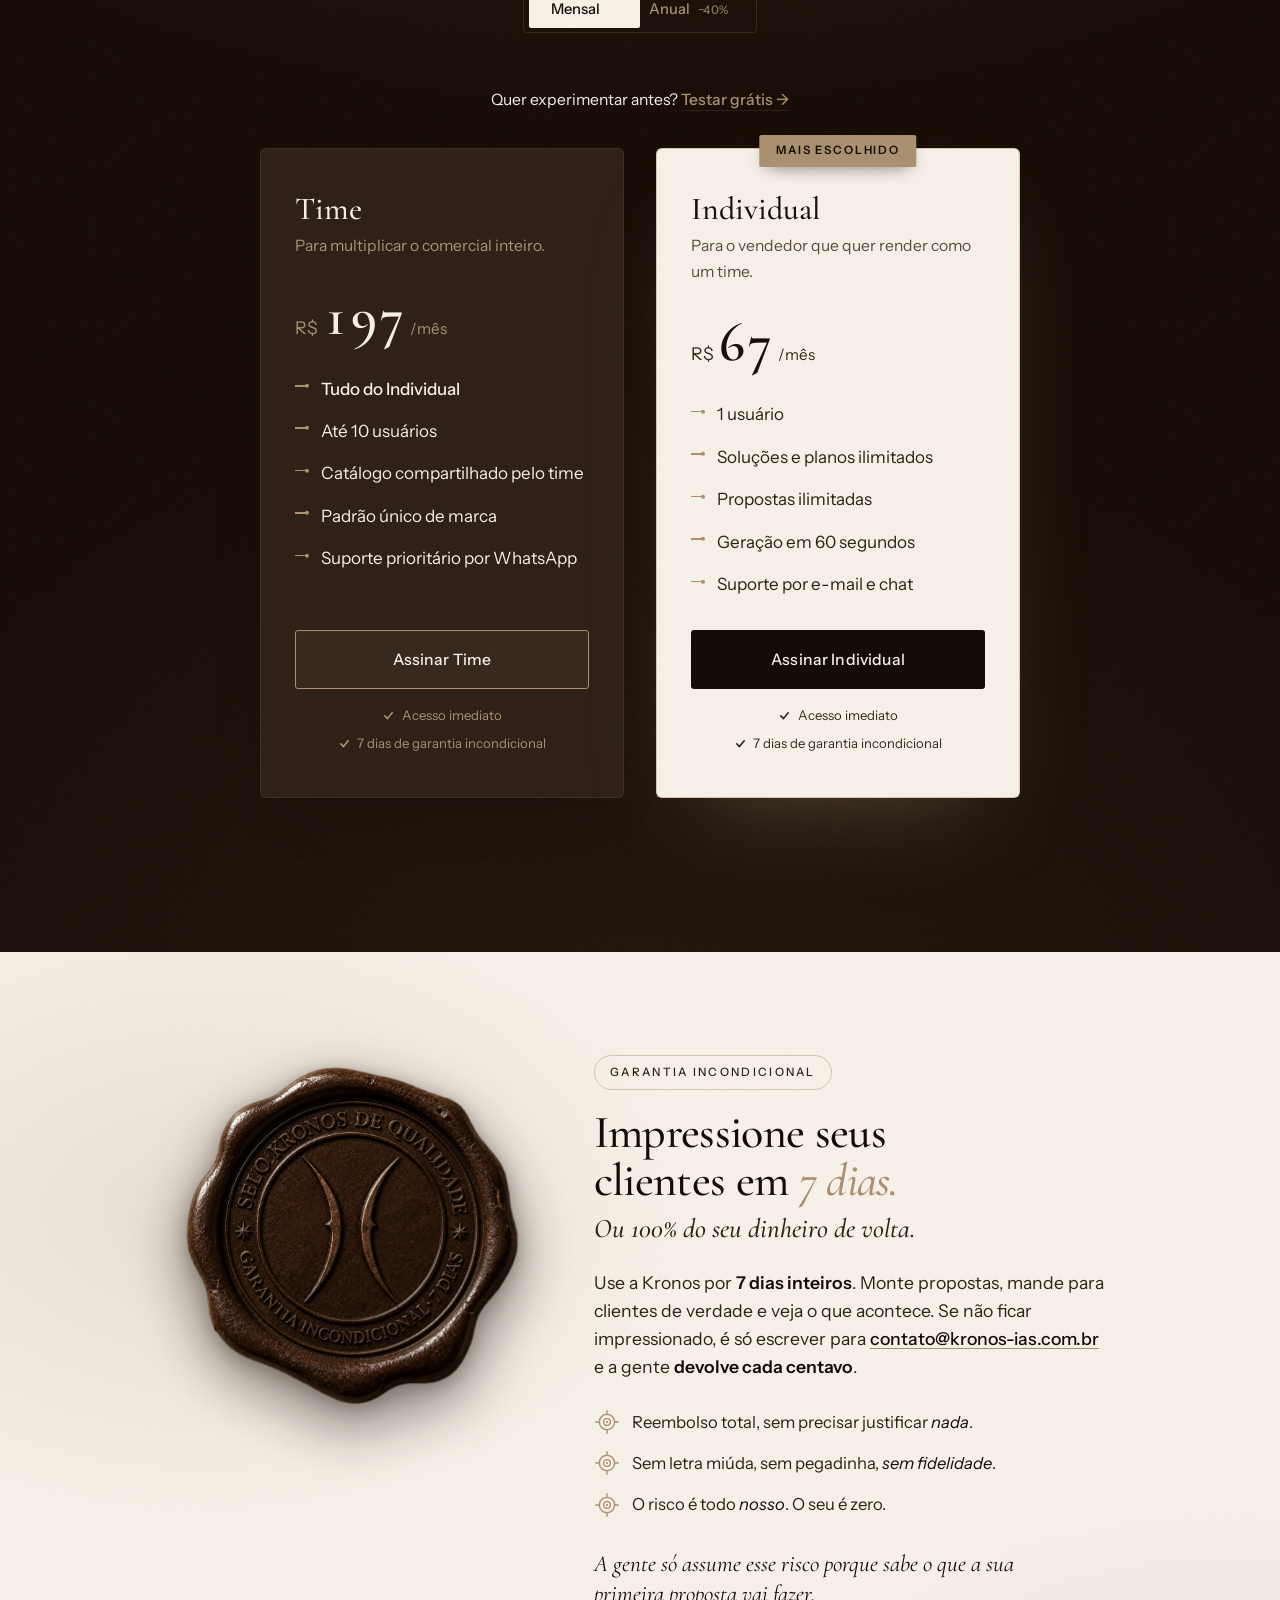
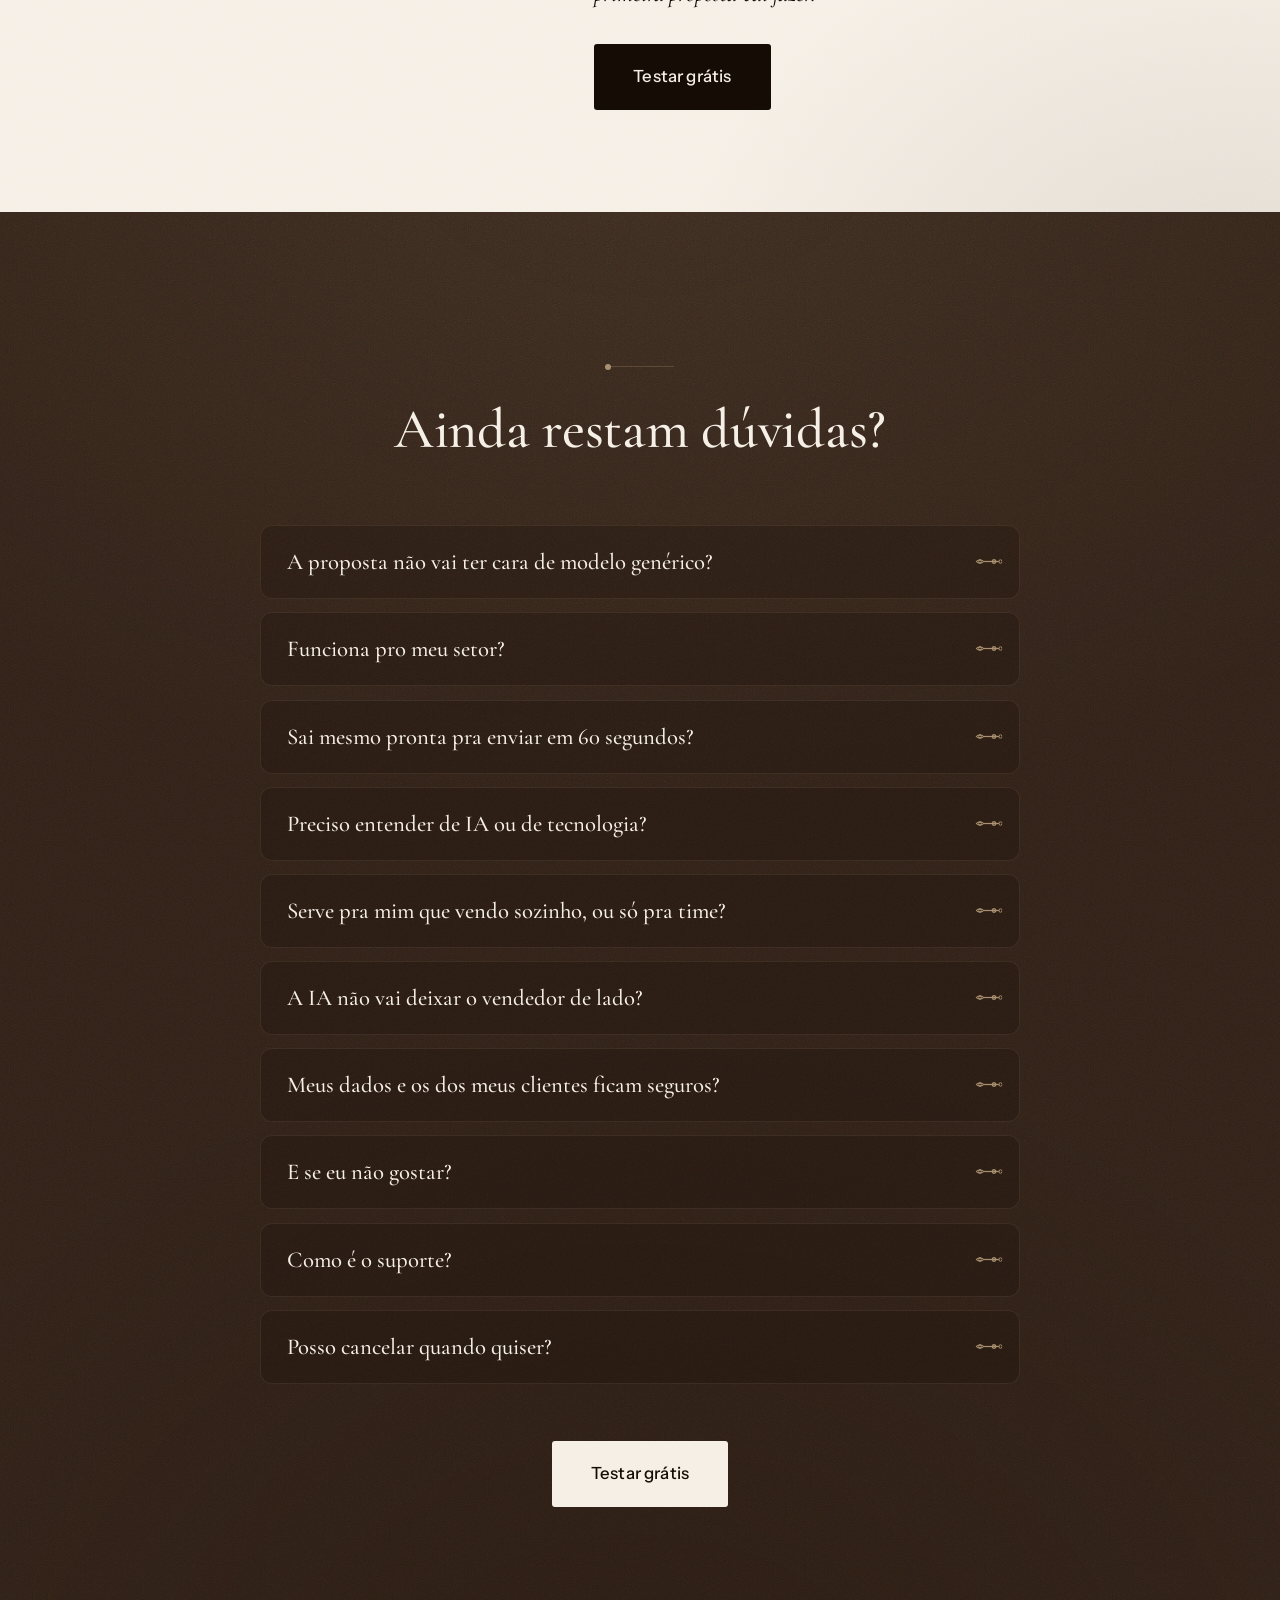
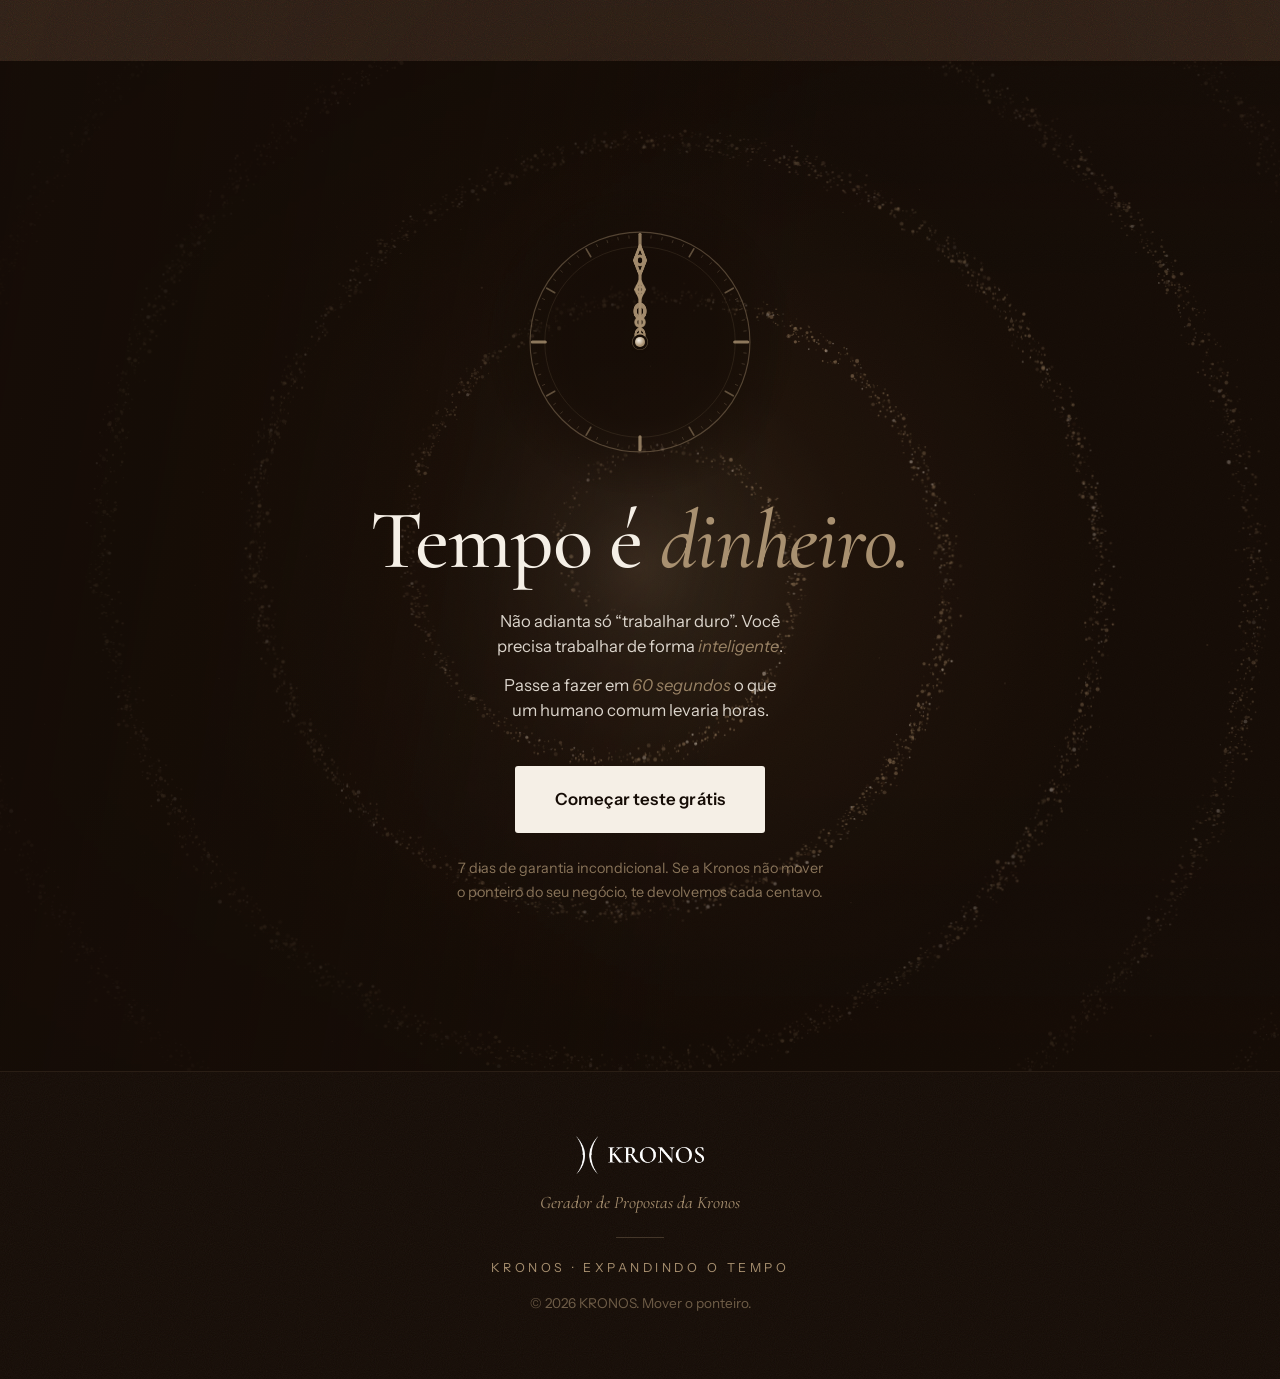
==== commit 58899ac3: "Instala Google tag (gtag.js G-NW70BBHDMF) nas duas páginas Tag base do Google (GA4 / Google Ads) no " ====
--- a/index.html
+++ b/index.html
@@ -43,6 +43,16 @@
   <link href="https://fonts.googleapis.com/css2?family=Cormorant+Garamond:ital,wght@0,500;0,600;1,500;1,600&family=Instrument+Sans:wght@300;400;500&display=swap" rel="stylesheet" />
 
   <link rel="stylesheet" href="styles.css" />
+
+  <!-- Google tag (gtag.js) -->
+  <script async src="https://www.googletagmanager.com/gtag/js?id=G-NW70BBHDMF"></script>
+  <script>
+    window.dataLayer = window.dataLayer || [];
+    function gtag(){dataLayer.push(arguments);}
+    gtag('js', new Date());
+
+    gtag('config', 'G-NW70BBHDMF');
+  </script>
 
   <!-- Microsoft Clarity -->
   <script type="text/javascript">
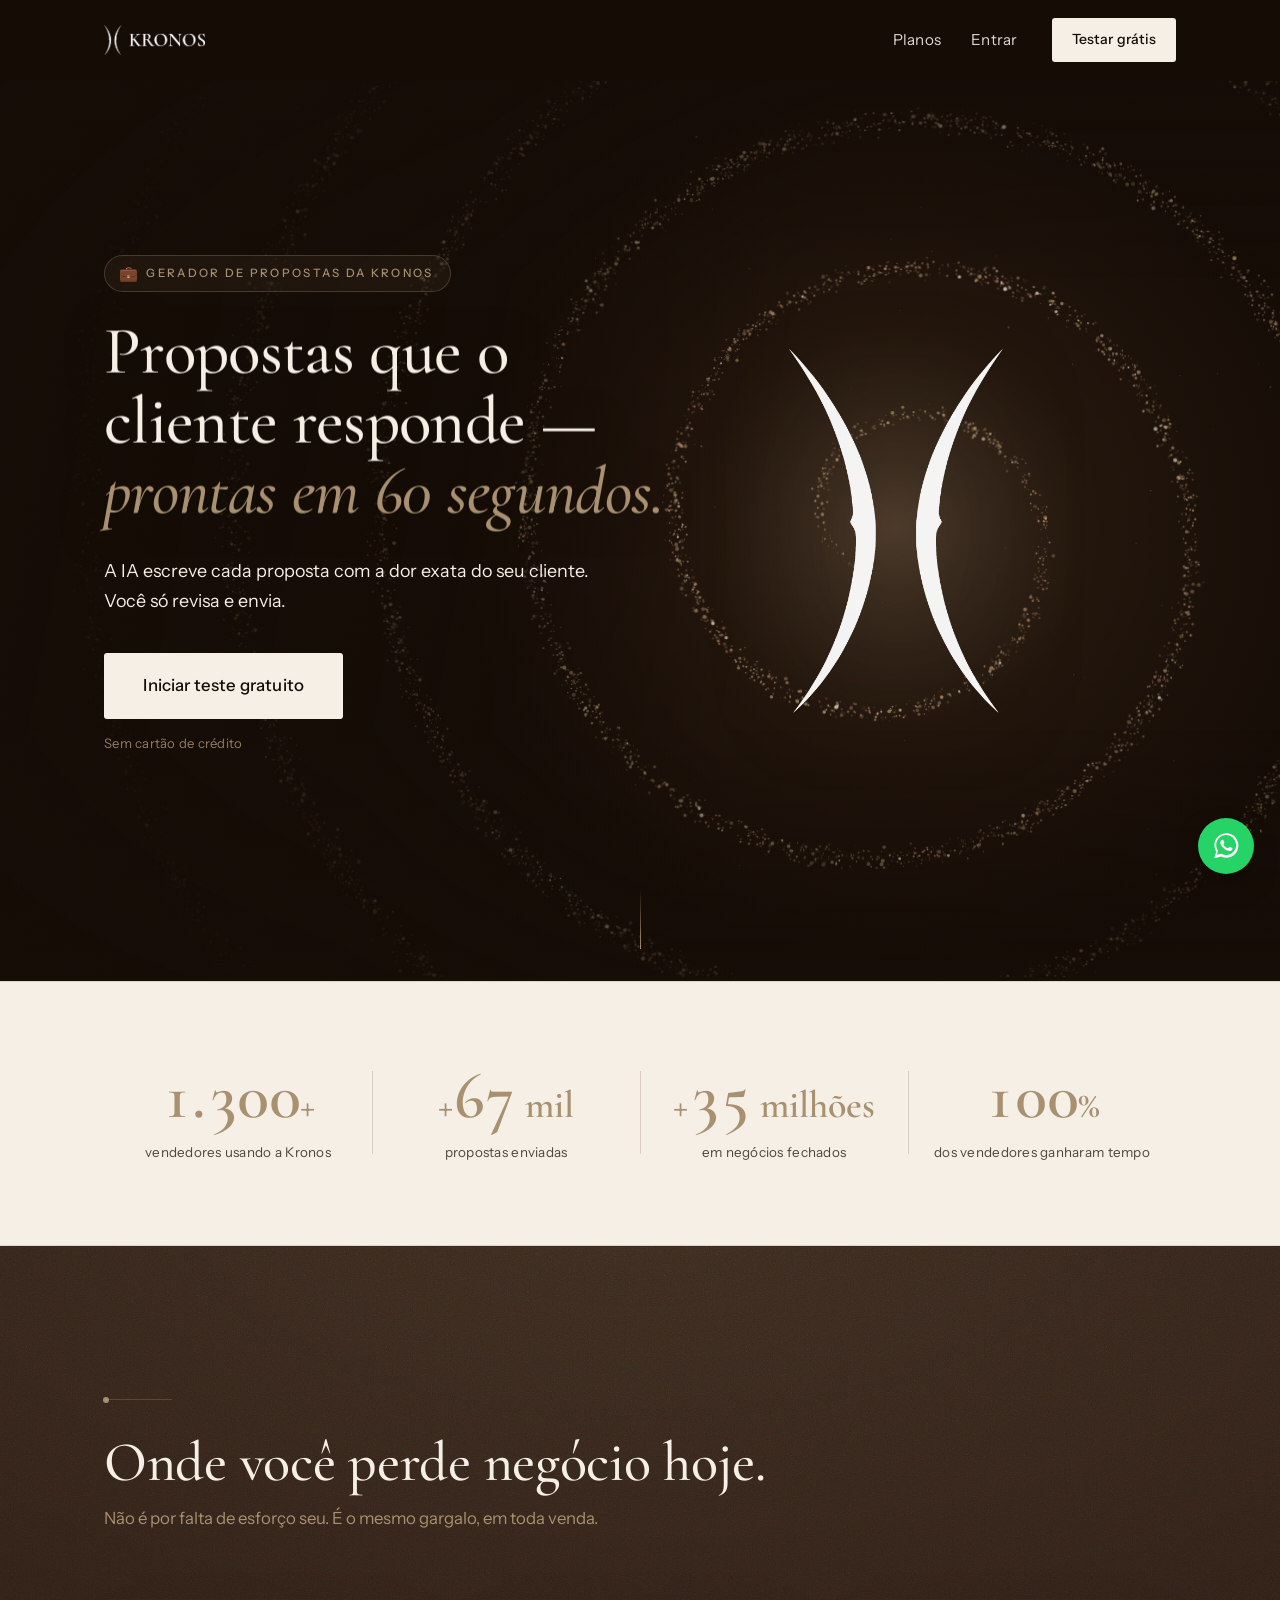
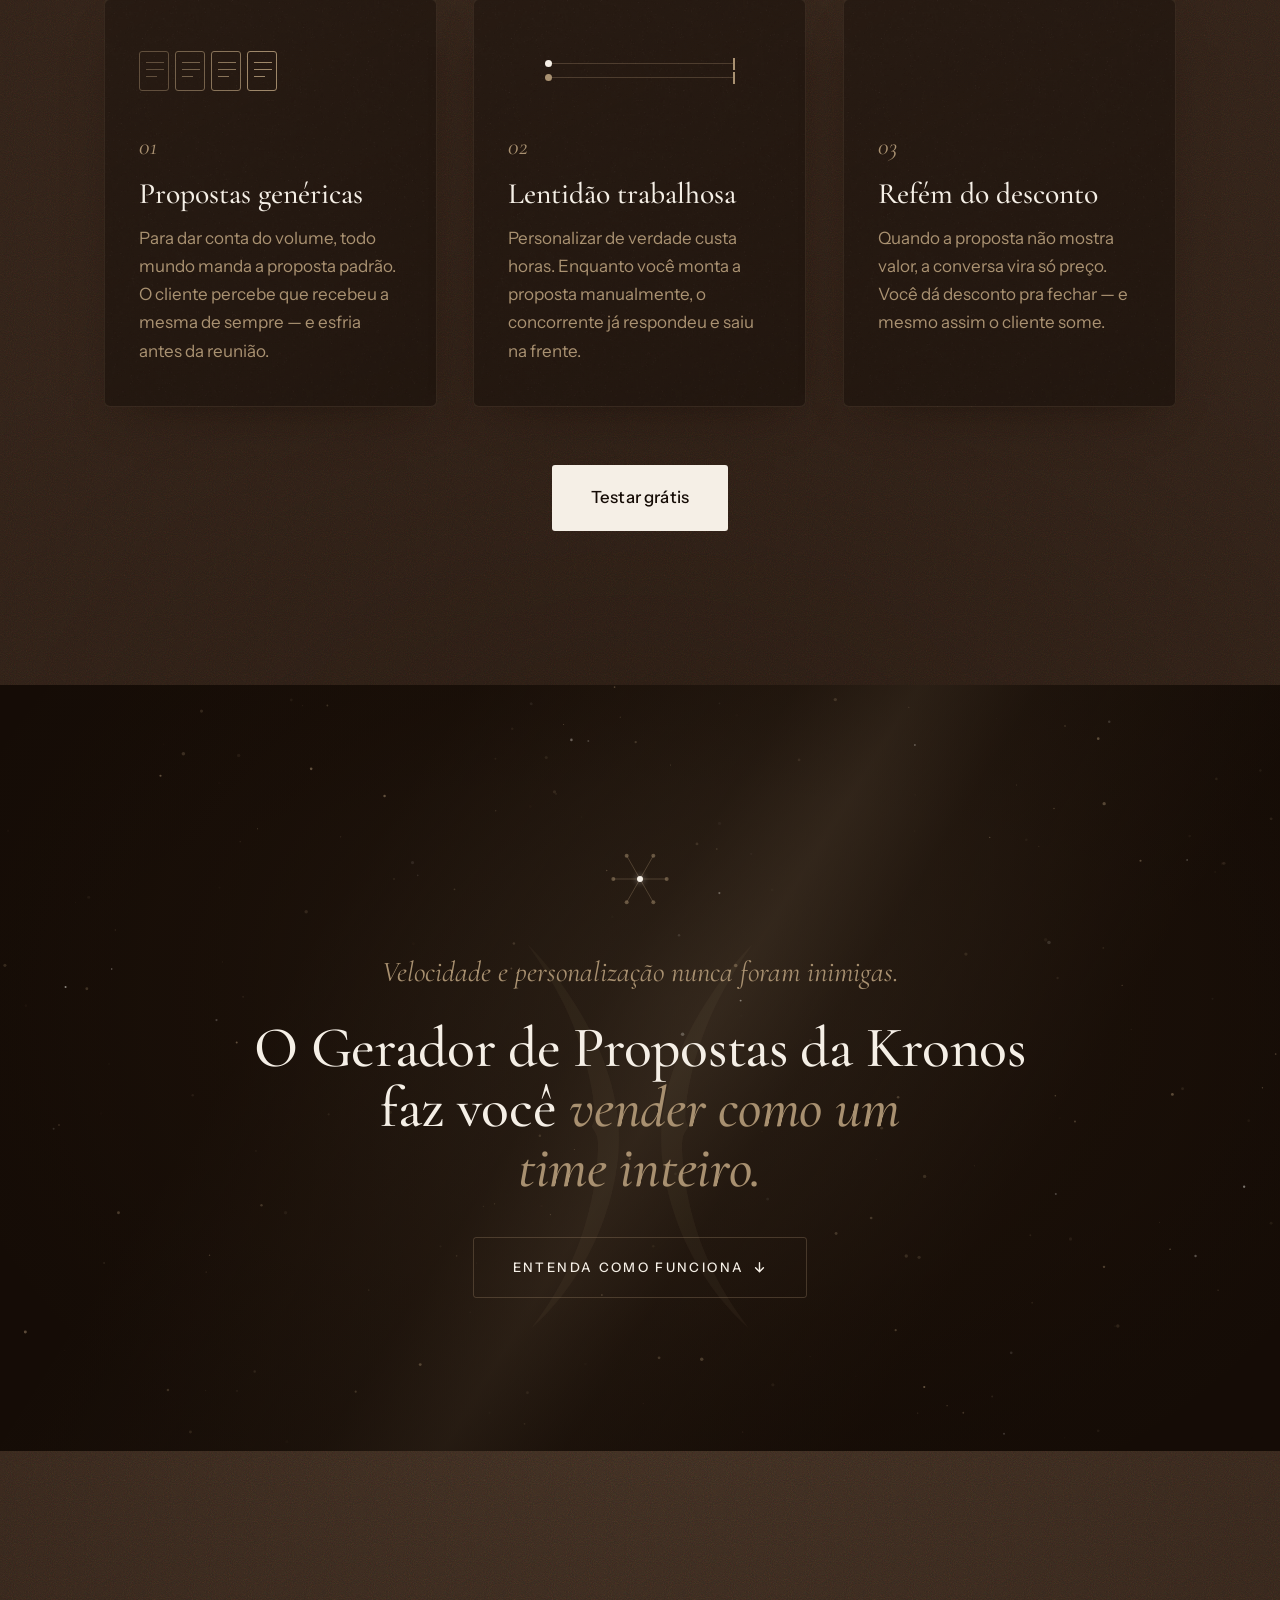
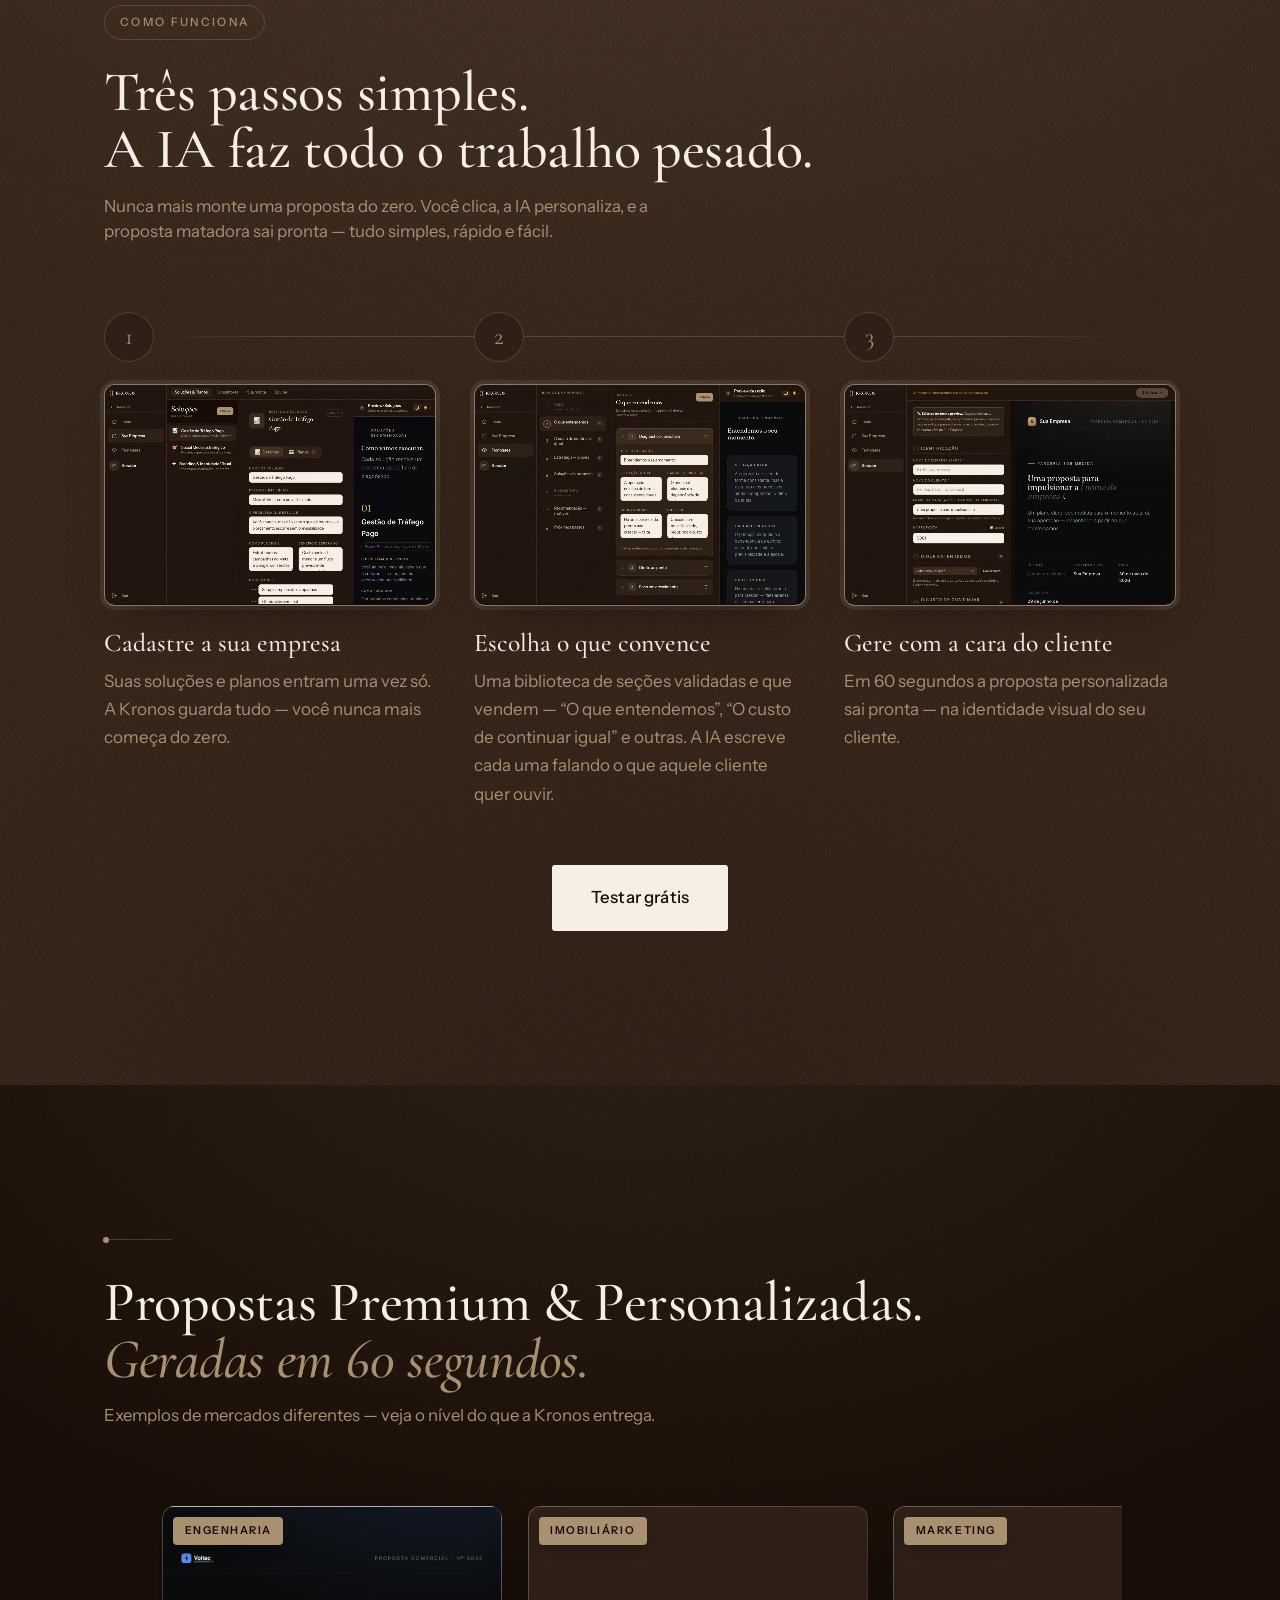
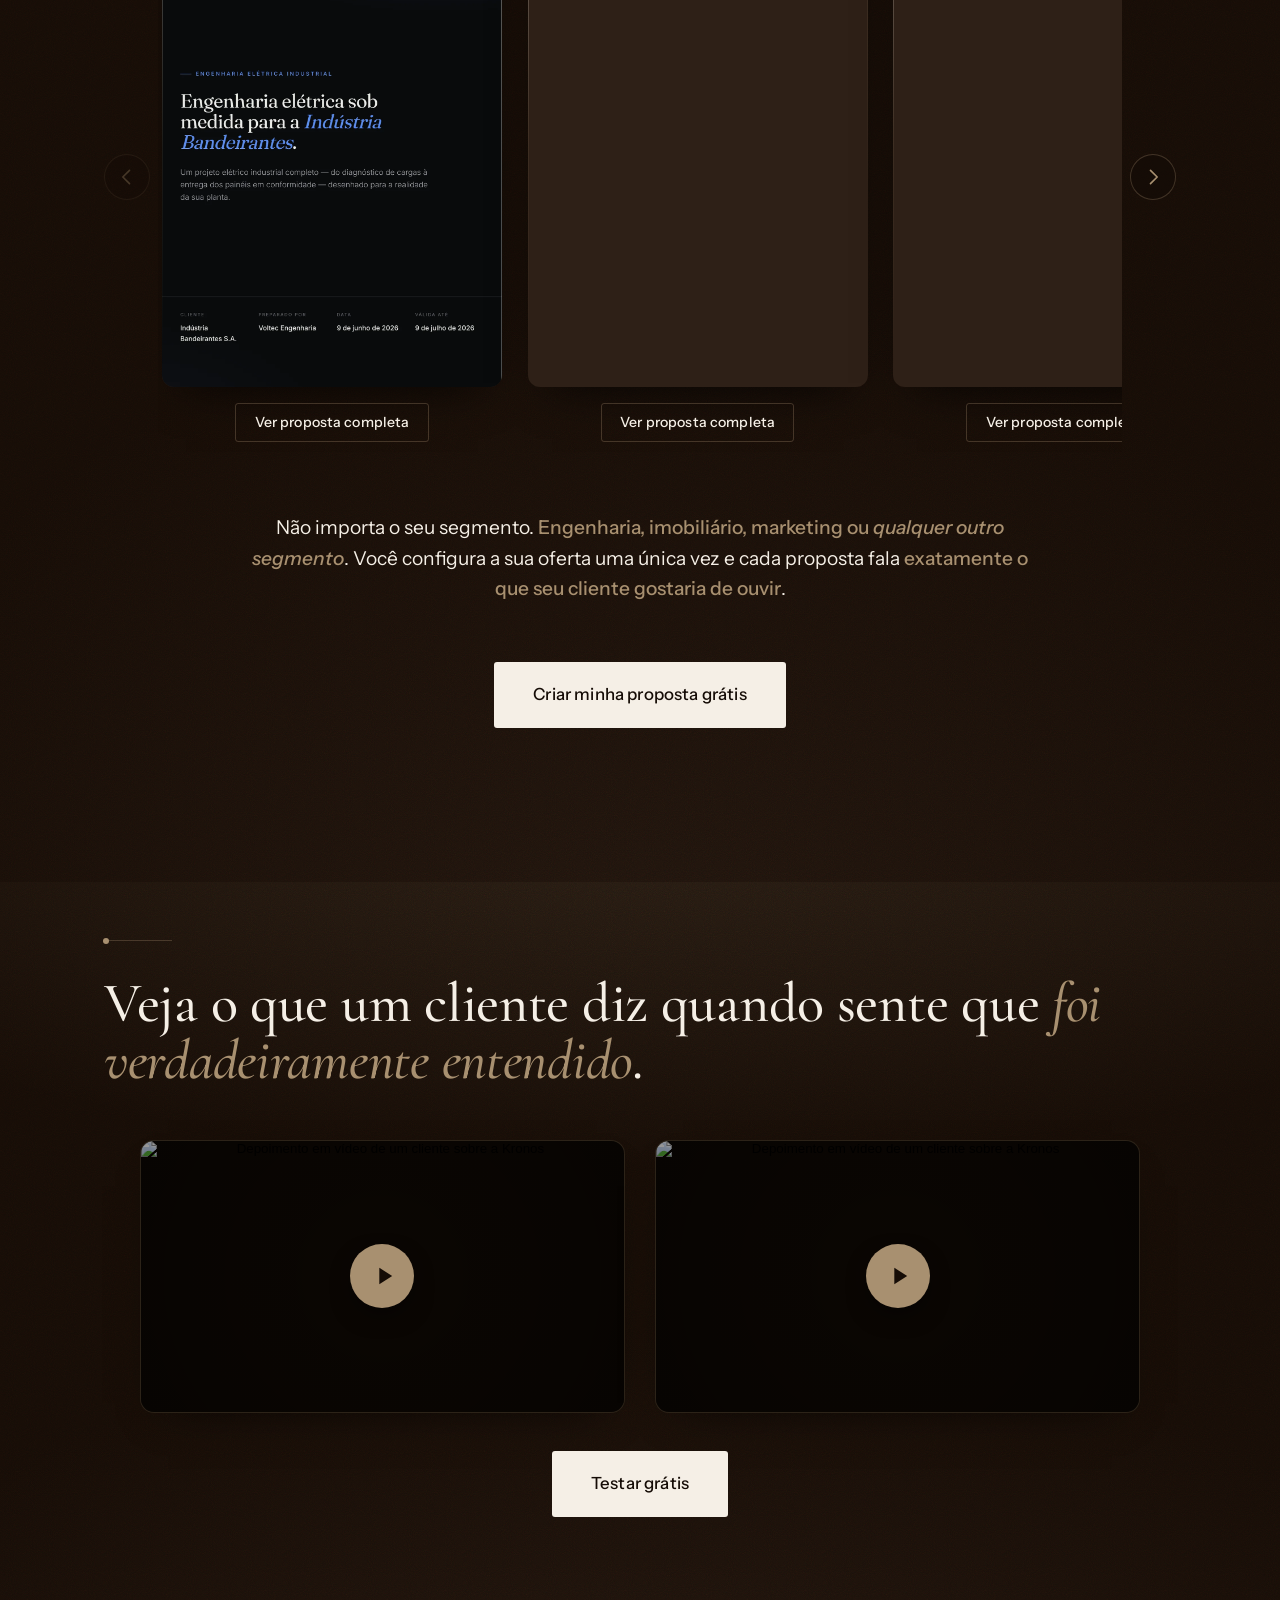
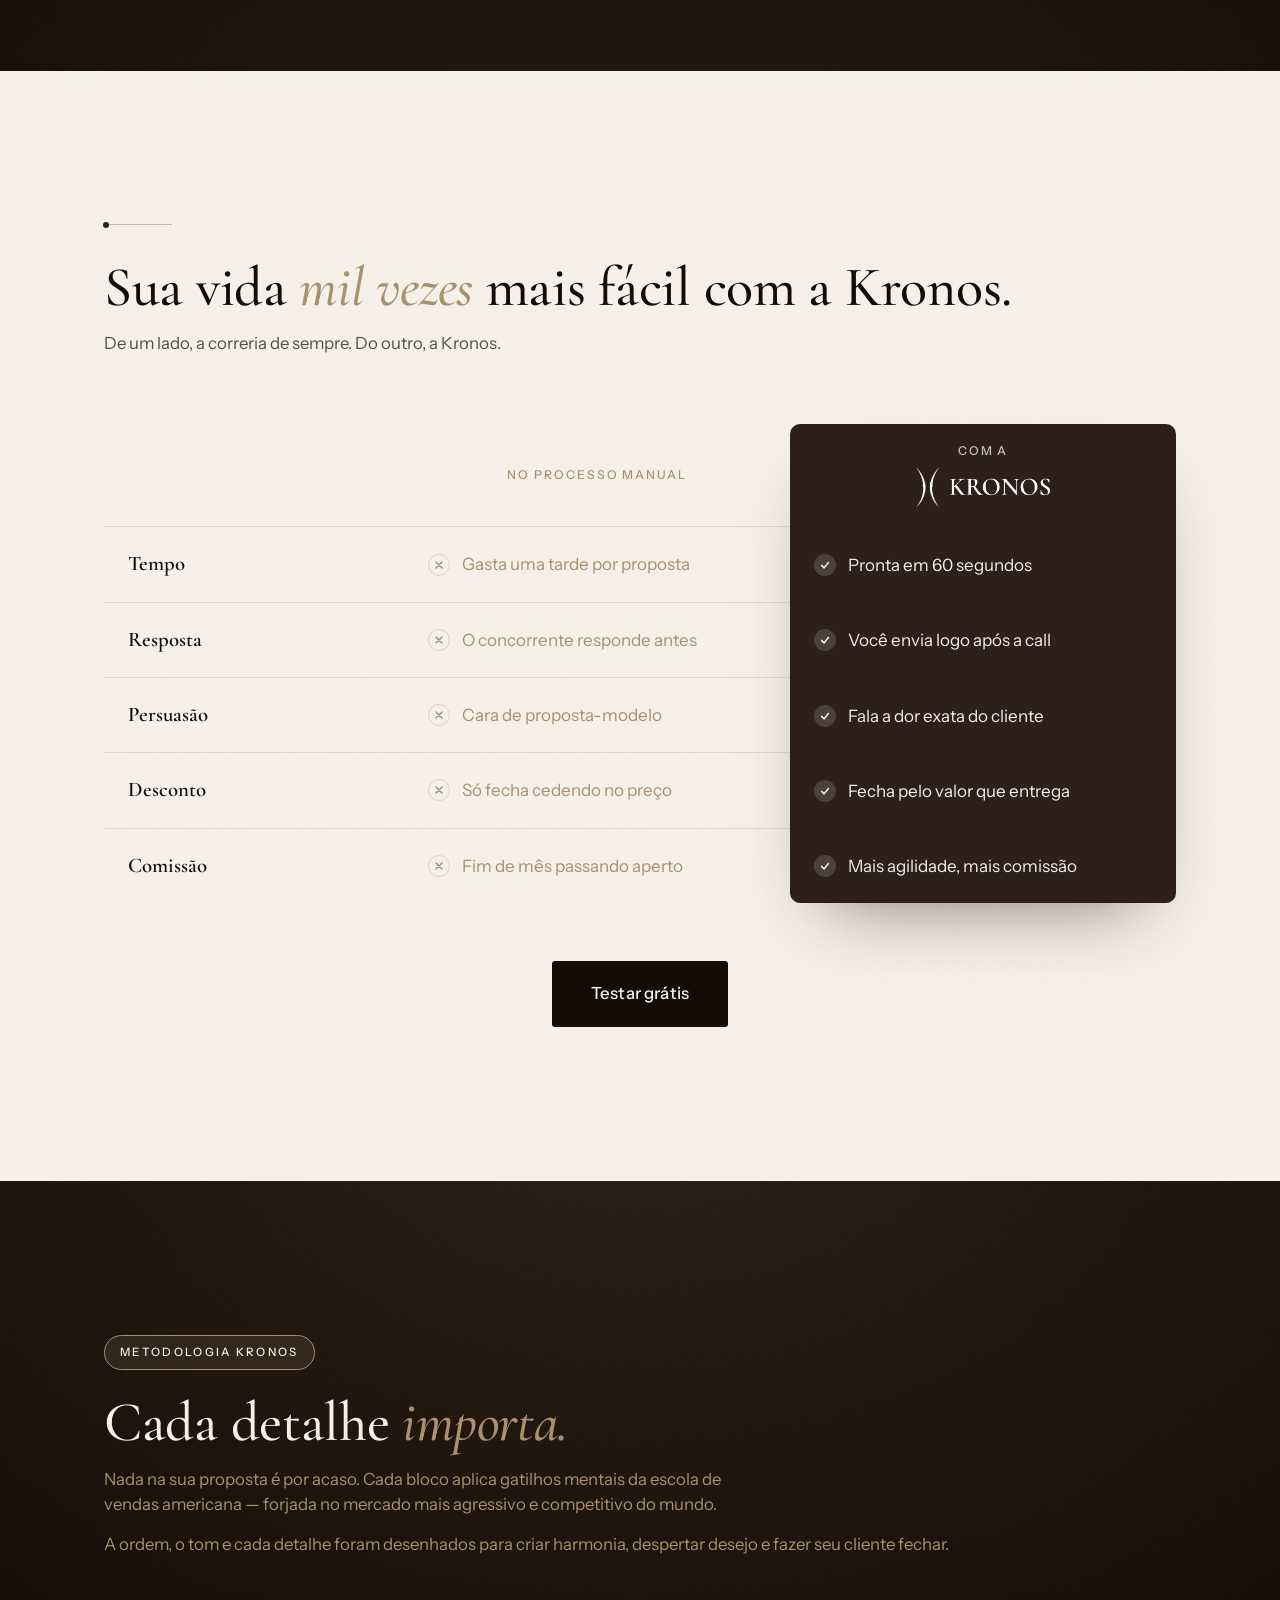
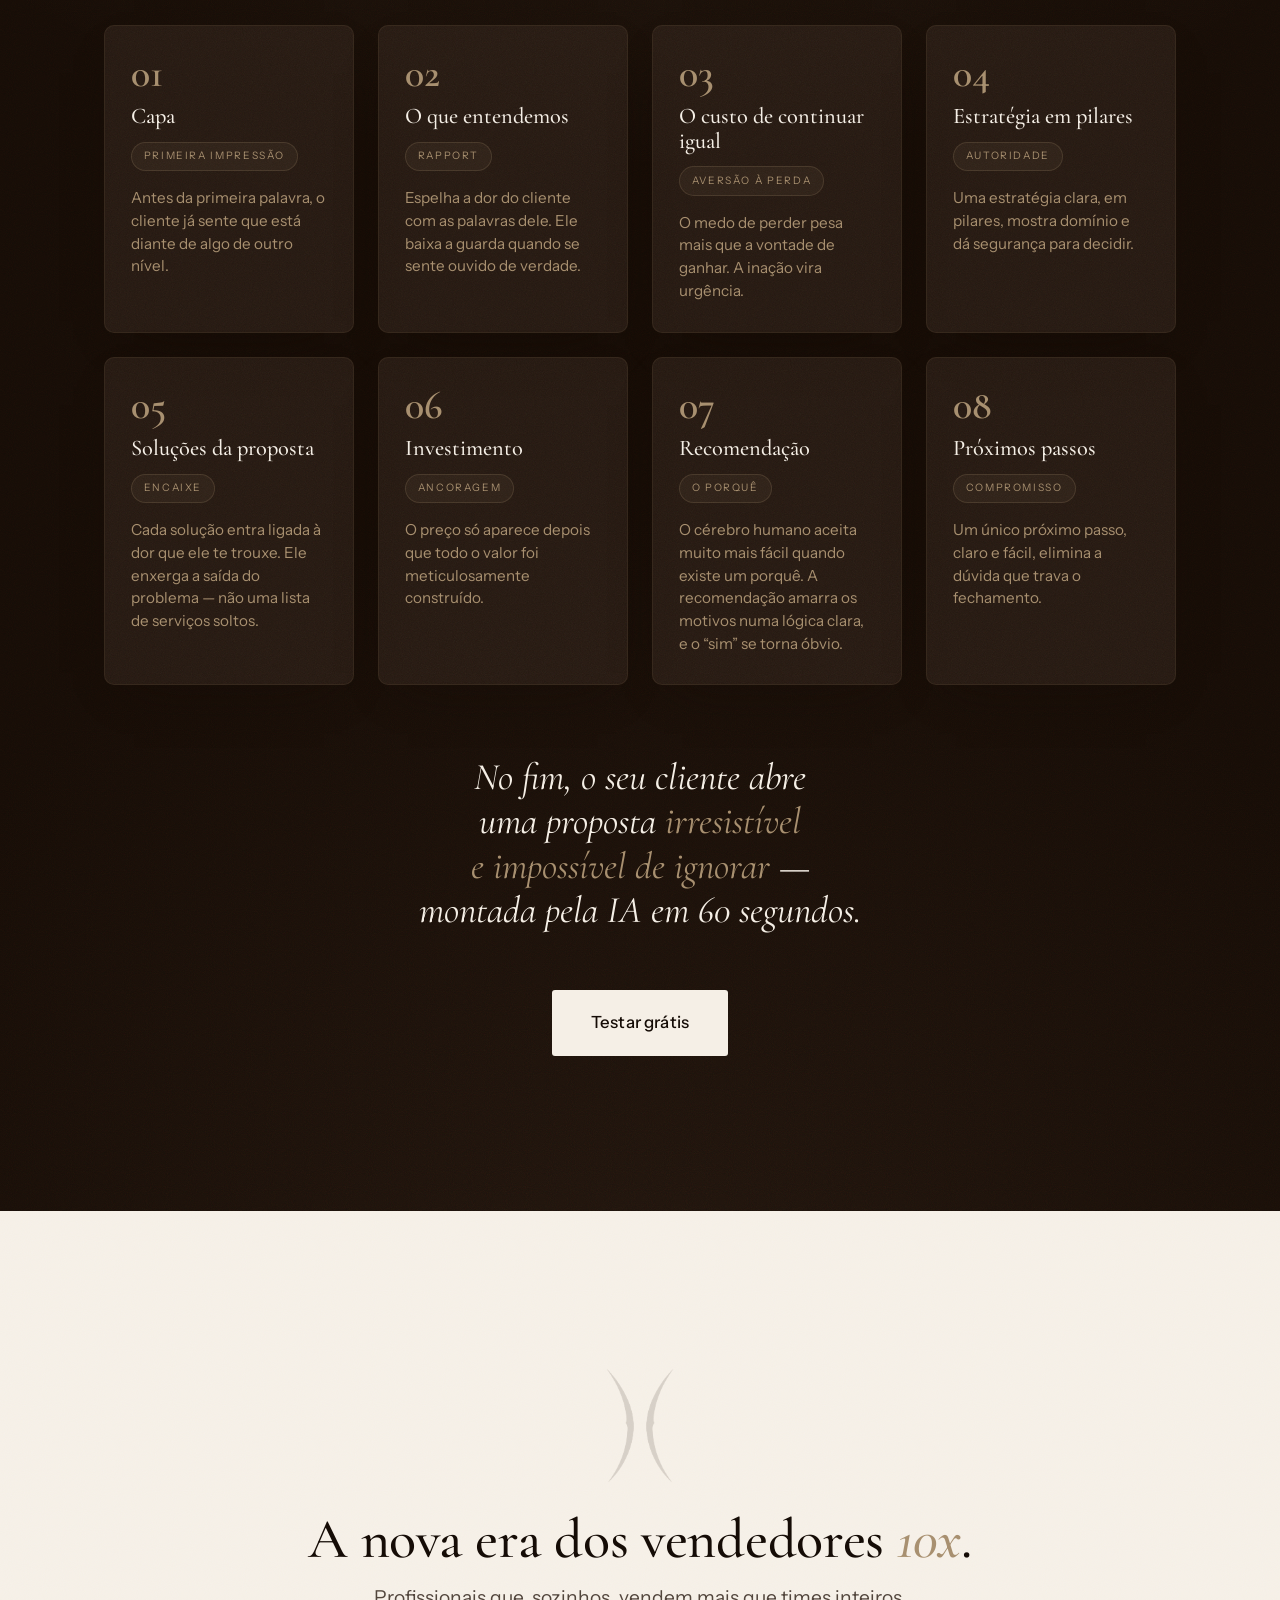
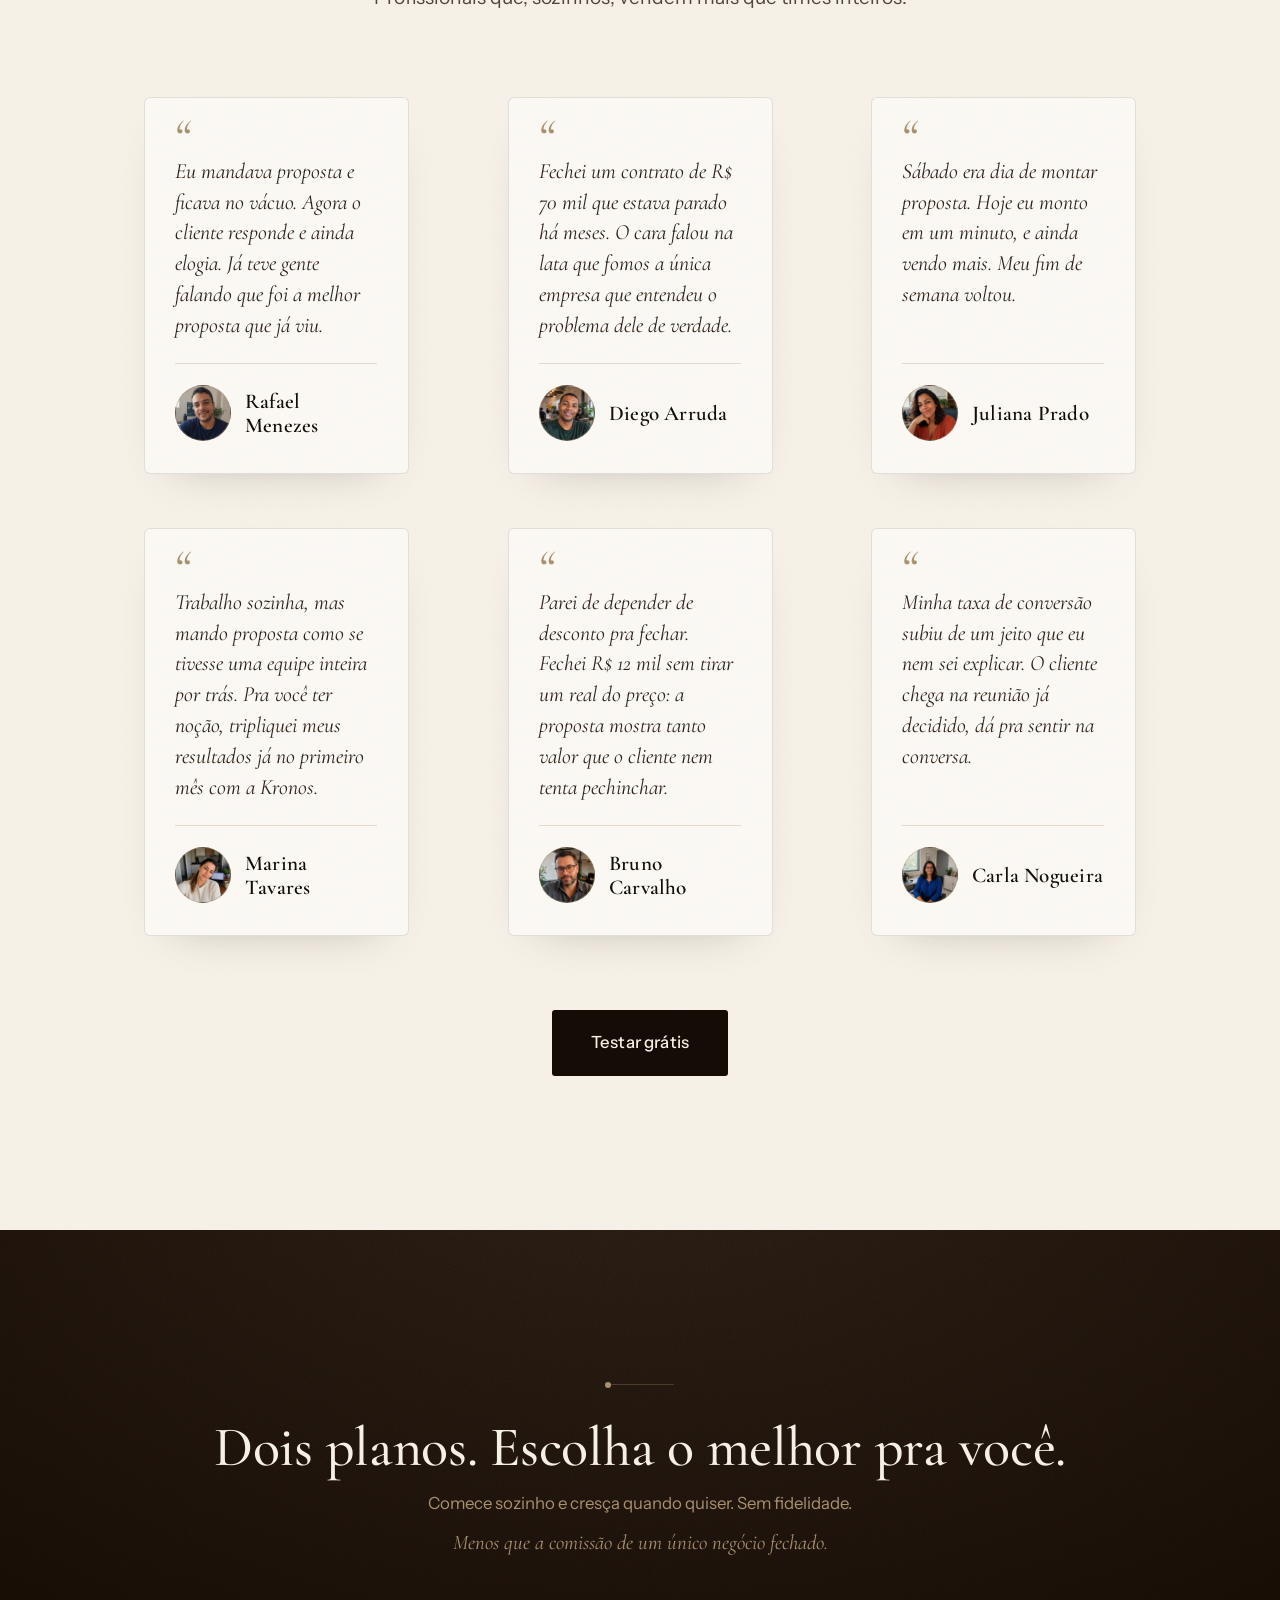
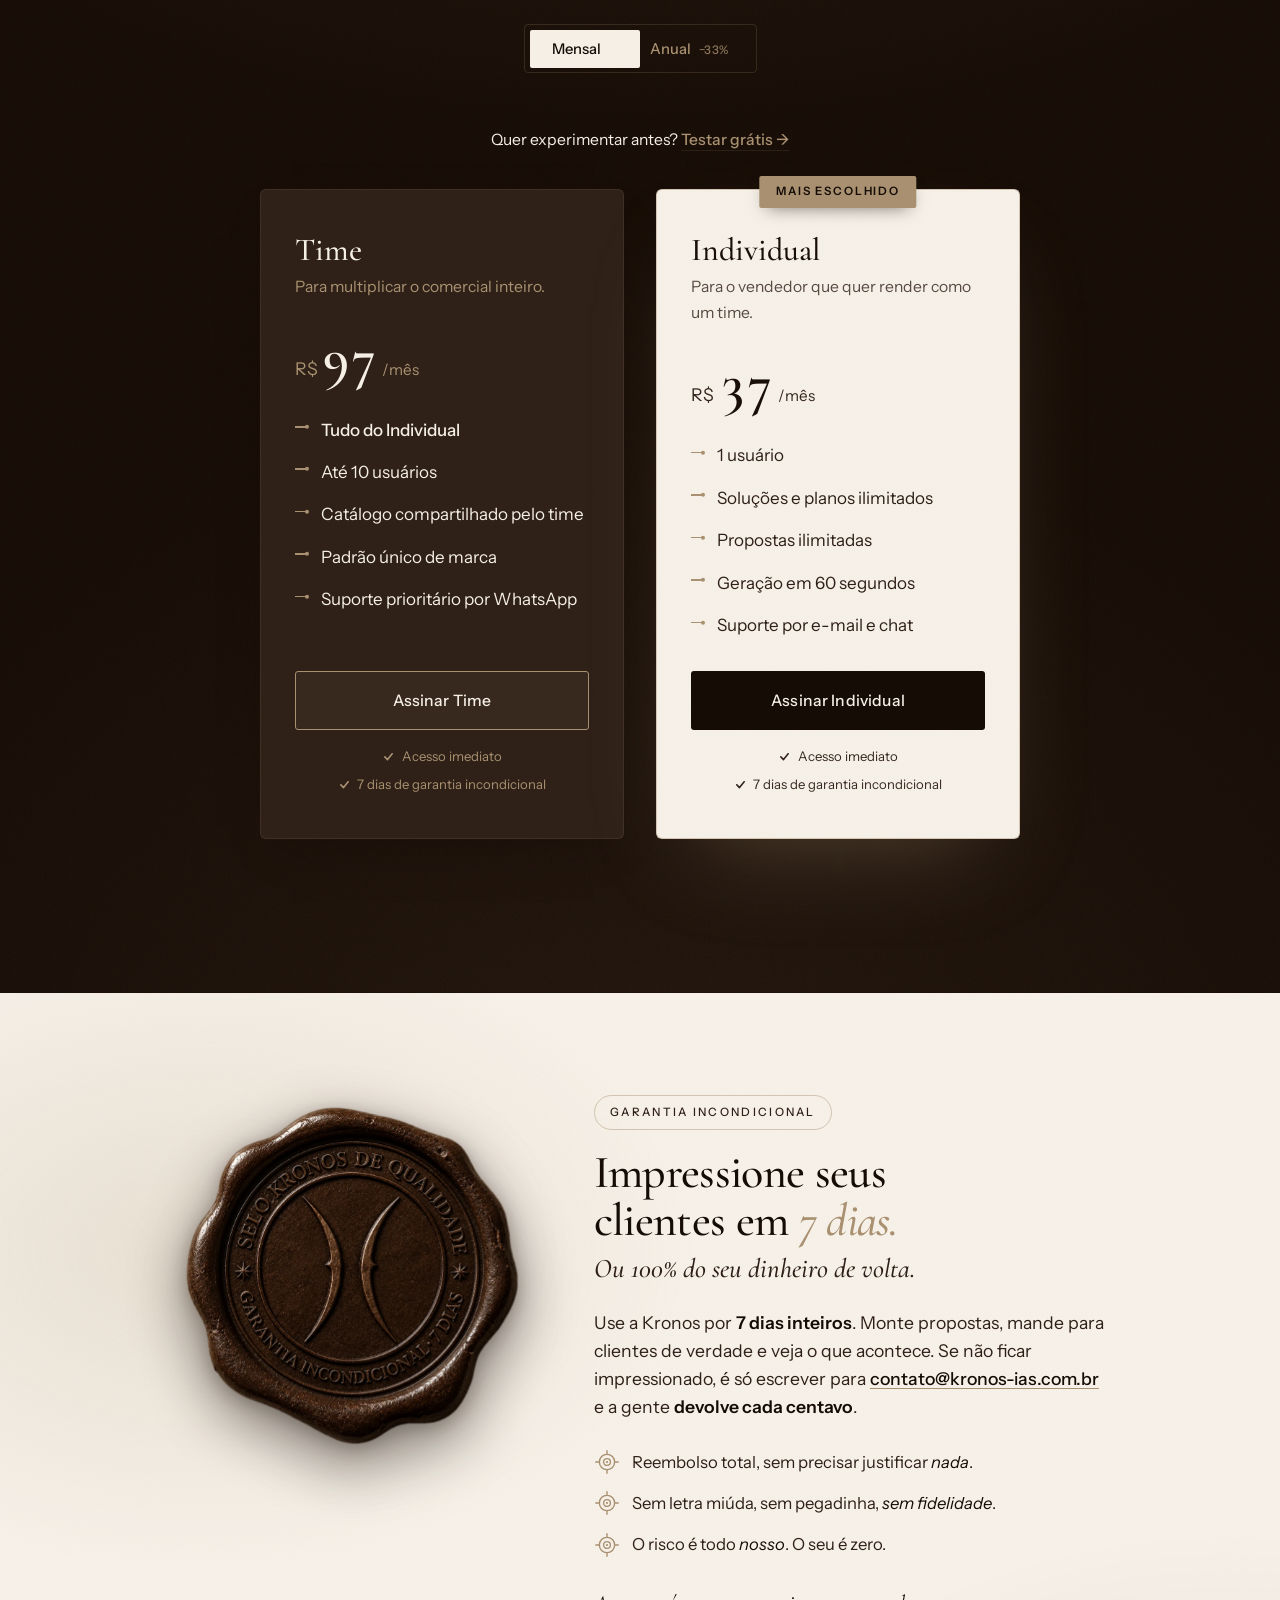
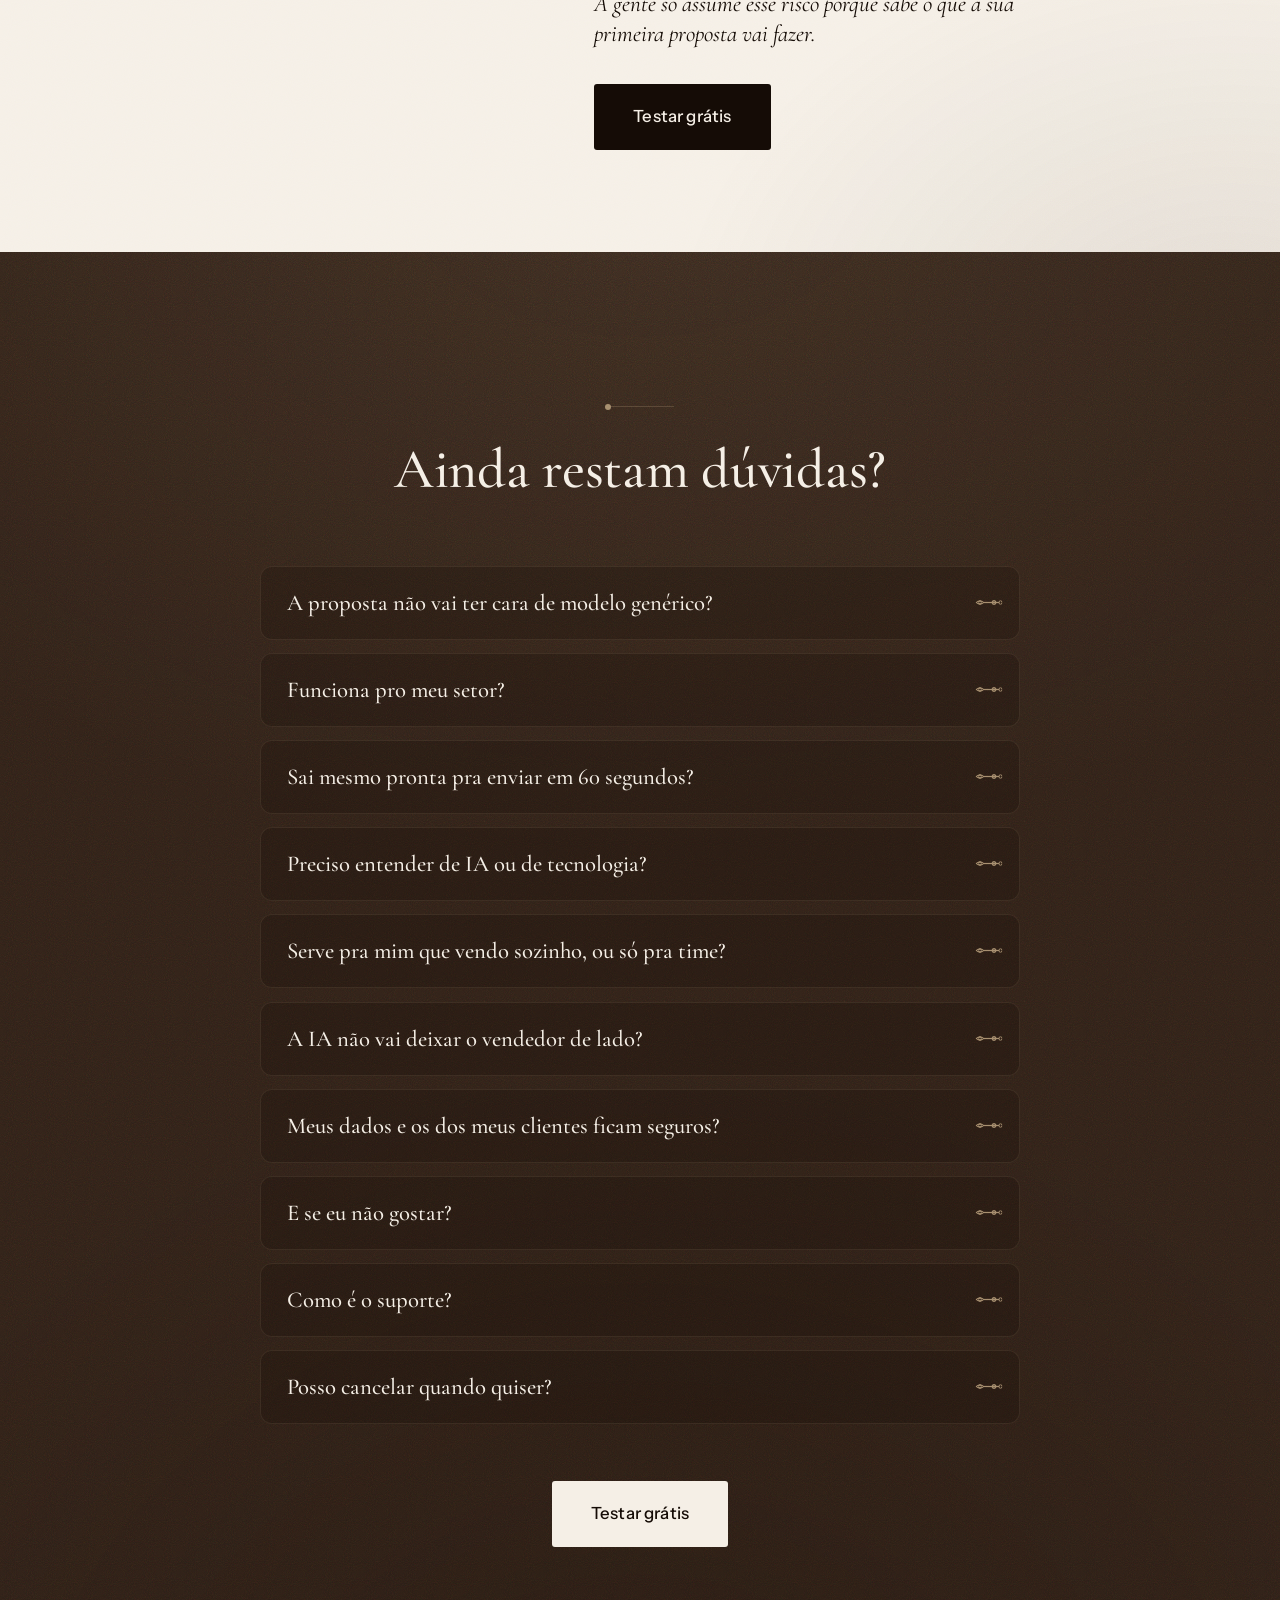
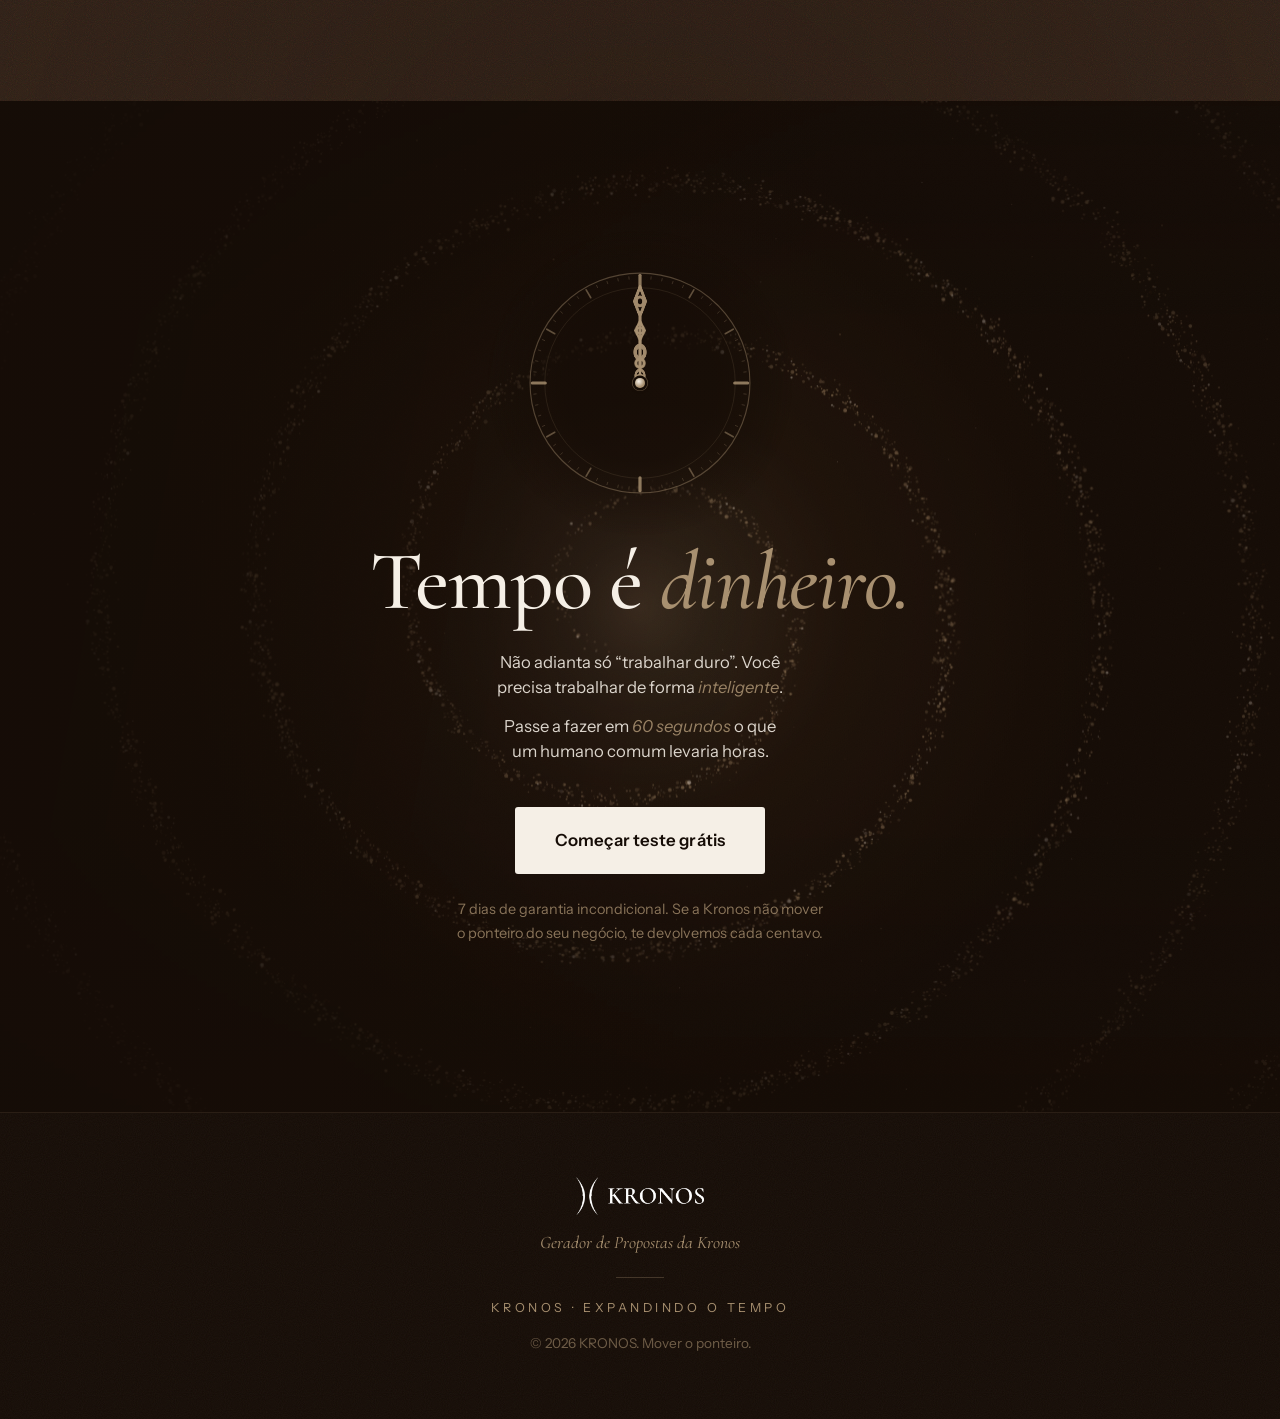
==== commit b9c860f8: "Novos preços (Individual R$37, Time R$97) + ancoragem por valor - /planos e #planos da home: Individ" ====
--- a/index.html
+++ b/index.html
@@ -744,13 +744,14 @@
         <span class="hand-divider" aria-hidden="true"></span>
         <h2 class="section-title">Dois planos. Escolha o melhor pra você.</h2>
         <p class="section-lead">Comece sozinho e cresça quando quiser. Sem fidelidade.</p>
+        <p class="pp-anchor">Menos que a comissão de um único negócio fechado.</p>
       </div>
 
       <div class="billing-toggle reveal" role="group" aria-label="Periodicidade da cobrança">
         <span class="billing-thumb" aria-hidden="true"></span>
         <button type="button" class="billing-opt is-active" data-billing="monthly">Mensal</button>
         <button type="button" class="billing-opt" data-billing="annual">
-          Anual <span class="billing-save">−40%</span>
+          Anual <span class="billing-save">−33%</span>
         </button>
       </div>
 
@@ -767,10 +768,10 @@
           <div class="plan-price">
             <!-- PLACEHOLDER: valores dos planos -->
             <span class="plan-currency">R$</span>
-            <span class="plan-amount" data-monthly="197" data-annual="147">197</span>
+            <span class="plan-amount" data-monthly="97" data-annual="75">97</span>
             <span class="plan-period">/mês</span>
           </div>
-          <p class="plan-annual-note" data-annual-note hidden>Cobrado anualmente. Economize 40% à vista.</p>
+          <p class="plan-annual-note" data-annual-note hidden>Cobrado anualmente. Economize 23% à vista.</p>
           <ul class="plan-feats">
             <li class="feat-rollup">Tudo do Individual</li>
             <li>Até 10 usuários</li>
@@ -779,7 +780,7 @@
             <li>Suporte prioritário por WhatsApp</li>
           </ul>
           <!-- PLACEHOLDER: URL do checkout -->
-          <a href="https://pay.kiwify.com.br/Fa0RNiT" target="_blank" rel="noopener" class="btn btn-ghost btn-block" data-checkout="time">Assinar Time</a>
+          <a href="https://pay.kiwify.com.br/mtHrzfO" target="_blank" rel="noopener" class="btn btn-ghost btn-block" data-checkout="time">Assinar Time</a>
           <p class="plan-guarantee"><svg class="pg-ic" viewBox="0 0 16 16" aria-hidden="true"><path d="M3.5 8.5 6.8 11.8 12.5 4.6" /></svg>Acesso imediato</p>
           <p class="plan-guarantee"><svg class="pg-ic" viewBox="0 0 16 16" aria-hidden="true"><path d="M3.5 8.5 6.8 11.8 12.5 4.6" /></svg>7 dias de garantia incondicional</p>
         </article>
@@ -792,10 +793,10 @@
           <div class="plan-price">
             <!-- PLACEHOLDER: valores dos planos -->
             <span class="plan-currency">R$</span>
-            <span class="plan-amount" data-monthly="67" data-annual="49">67</span>
+            <span class="plan-amount" data-monthly="37" data-annual="25">37</span>
             <span class="plan-period">/mês</span>
           </div>
-          <p class="plan-annual-note" data-annual-note hidden>Cobrado anualmente. Economize 40% à vista.</p>
+          <p class="plan-annual-note" data-annual-note hidden>Cobrado anualmente. Economize 33% à vista.</p>
           <ul class="plan-feats">
             <li>1 usuário</li>
             <li>Soluções e planos ilimitados</li>
@@ -804,7 +805,7 @@
             <li>Suporte por e-mail e chat</li>
           </ul>
           <!-- PLACEHOLDER: URL do checkout -->
-          <a href="https://pay.kiwify.com.br/HZzahV5" target="_blank" rel="noopener" class="btn btn-onix btn-block" data-checkout="individual">Assinar Individual</a>
+          <a href="https://pay.kiwify.com.br/uuZ8y2I" target="_blank" rel="noopener" class="btn btn-onix btn-block" data-checkout="individual">Assinar Individual</a>
           <p class="plan-guarantee"><svg class="pg-ic" viewBox="0 0 16 16" aria-hidden="true"><path d="M3.5 8.5 6.8 11.8 12.5 4.6" /></svg>Acesso imediato</p>
           <p class="plan-guarantee"><svg class="pg-ic" viewBox="0 0 16 16" aria-hidden="true"><path d="M3.5 8.5 6.8 11.8 12.5 4.6" /></svg>7 dias de garantia incondicional</p>
         </article>
--- a/styles.css
+++ b/styles.css
@@ -1529,6 +1529,18 @@
 /* o .section-lead tem max-width sem margem auto — centraliza o bloco
    dentro da head (senão o subtítulo "encosta" na esquerda em telas largas) */
 .pp-head .section-lead { margin-inline: auto; }
+
+/* Ancoragem por valor (frame de preço) — dourado, sutil, centralizado */
+.pp-anchor {
+  margin: 0.9rem auto 0;
+  max-width: 46ch;
+  font-family: var(--serif);
+  font-style: italic;
+  font-size: clamp(1.05rem, 1.7vw, 1.3rem);
+  line-height: 1.25;
+  color: var(--areia);
+  text-align: center;
+}
 
 /* Switcher (espelha o .billing-toggle da home) */
 .pp-toggle {
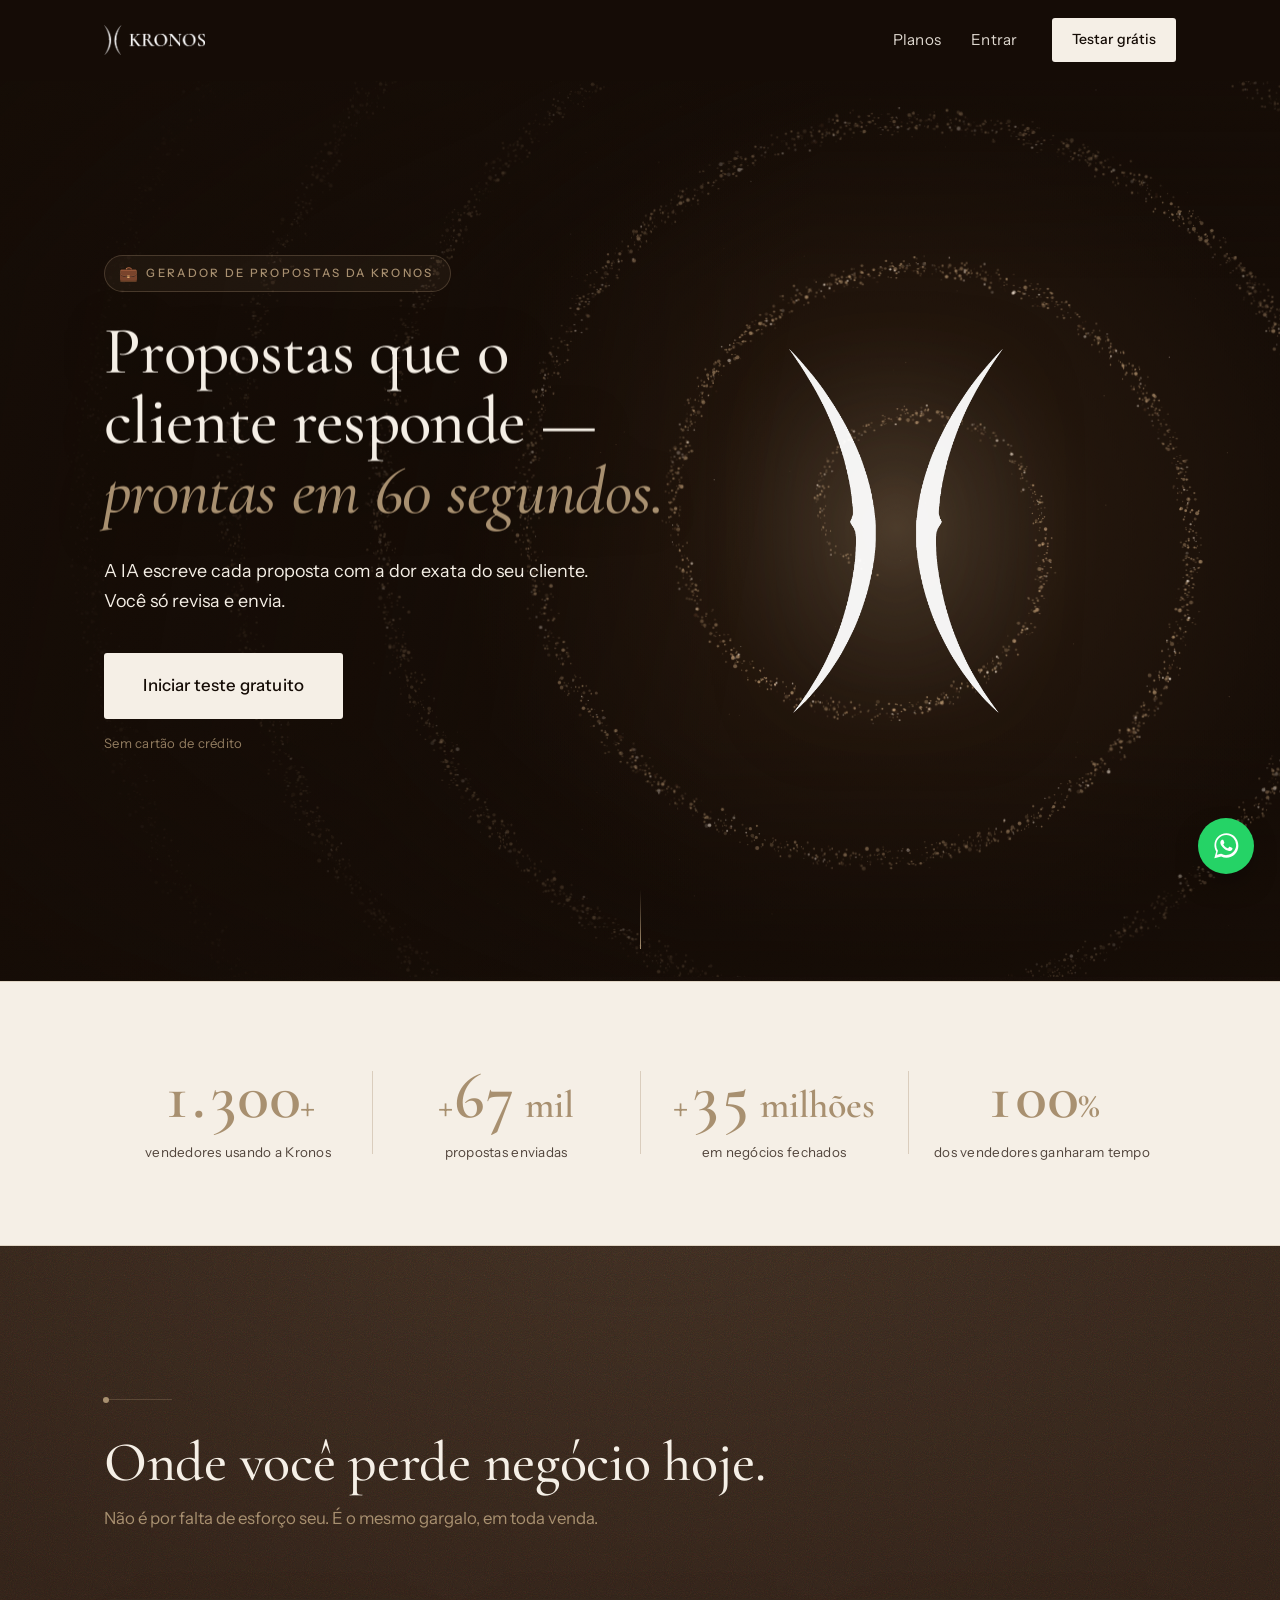
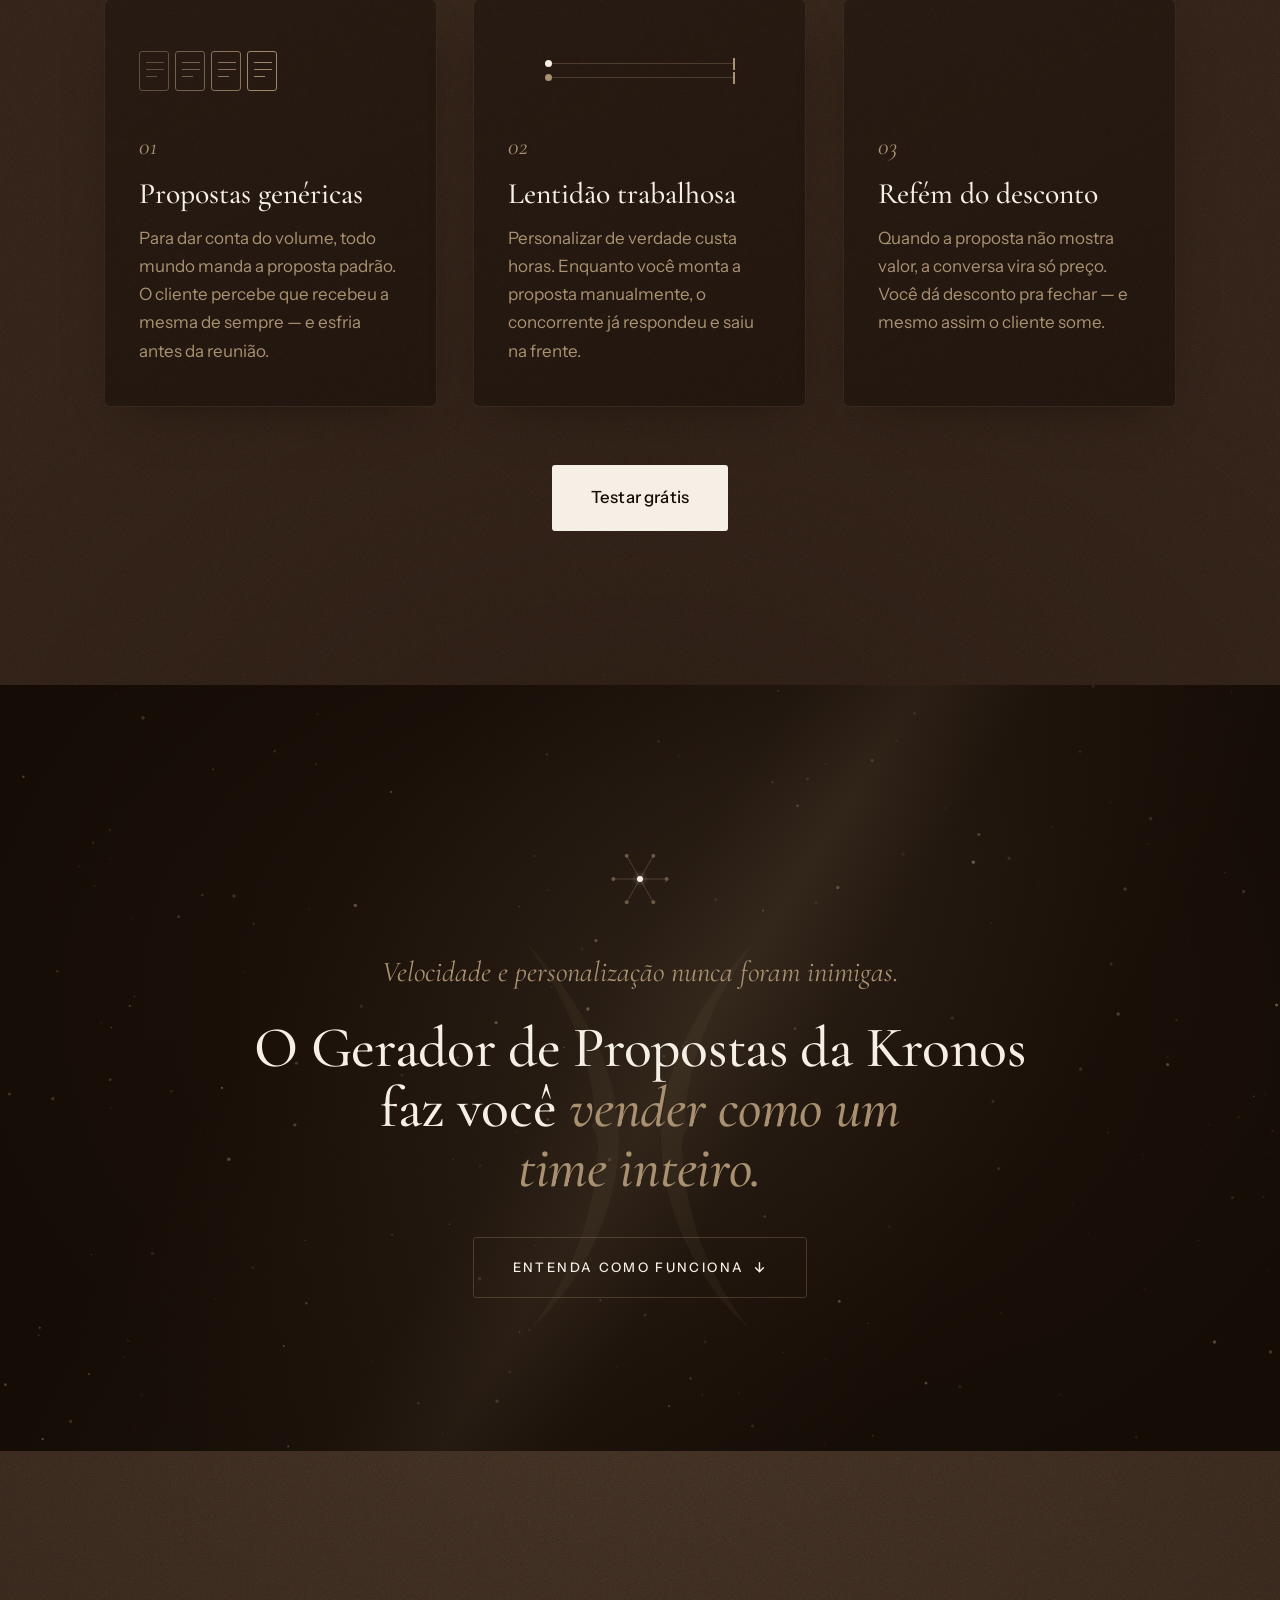
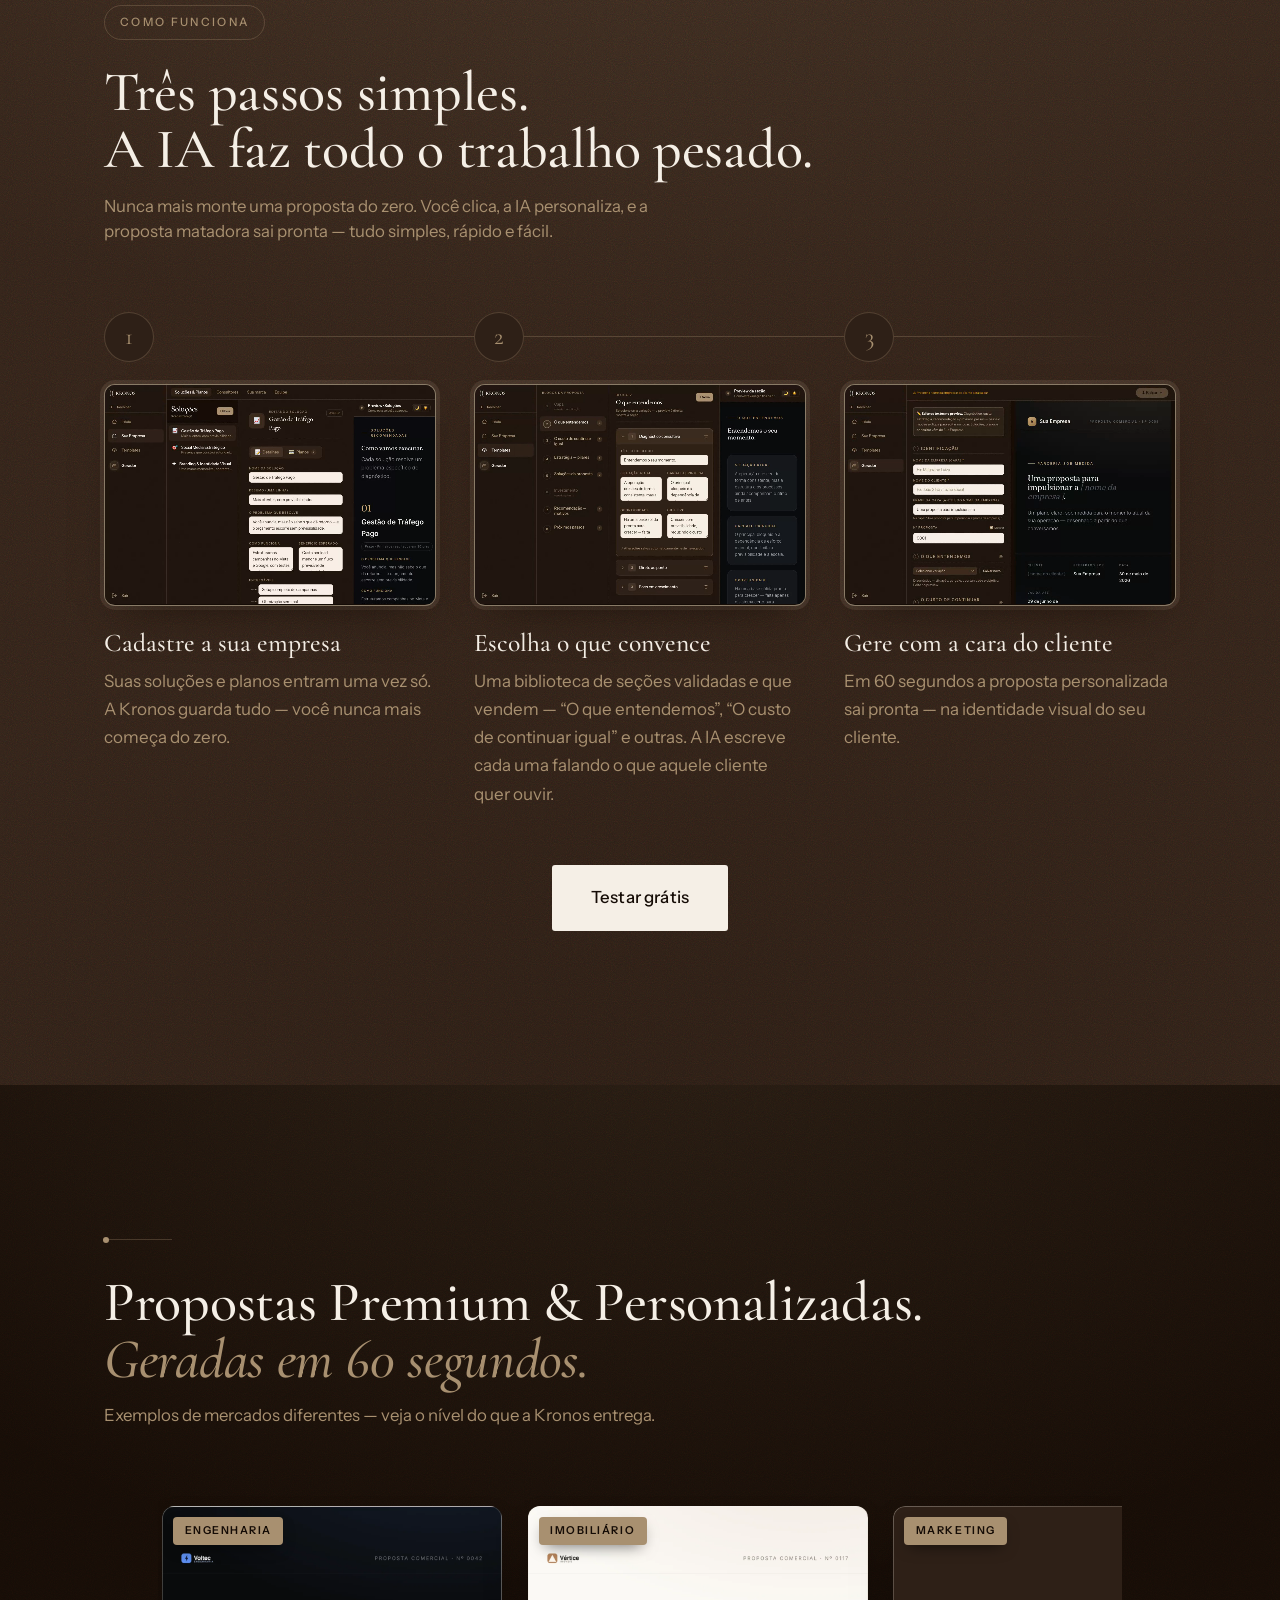
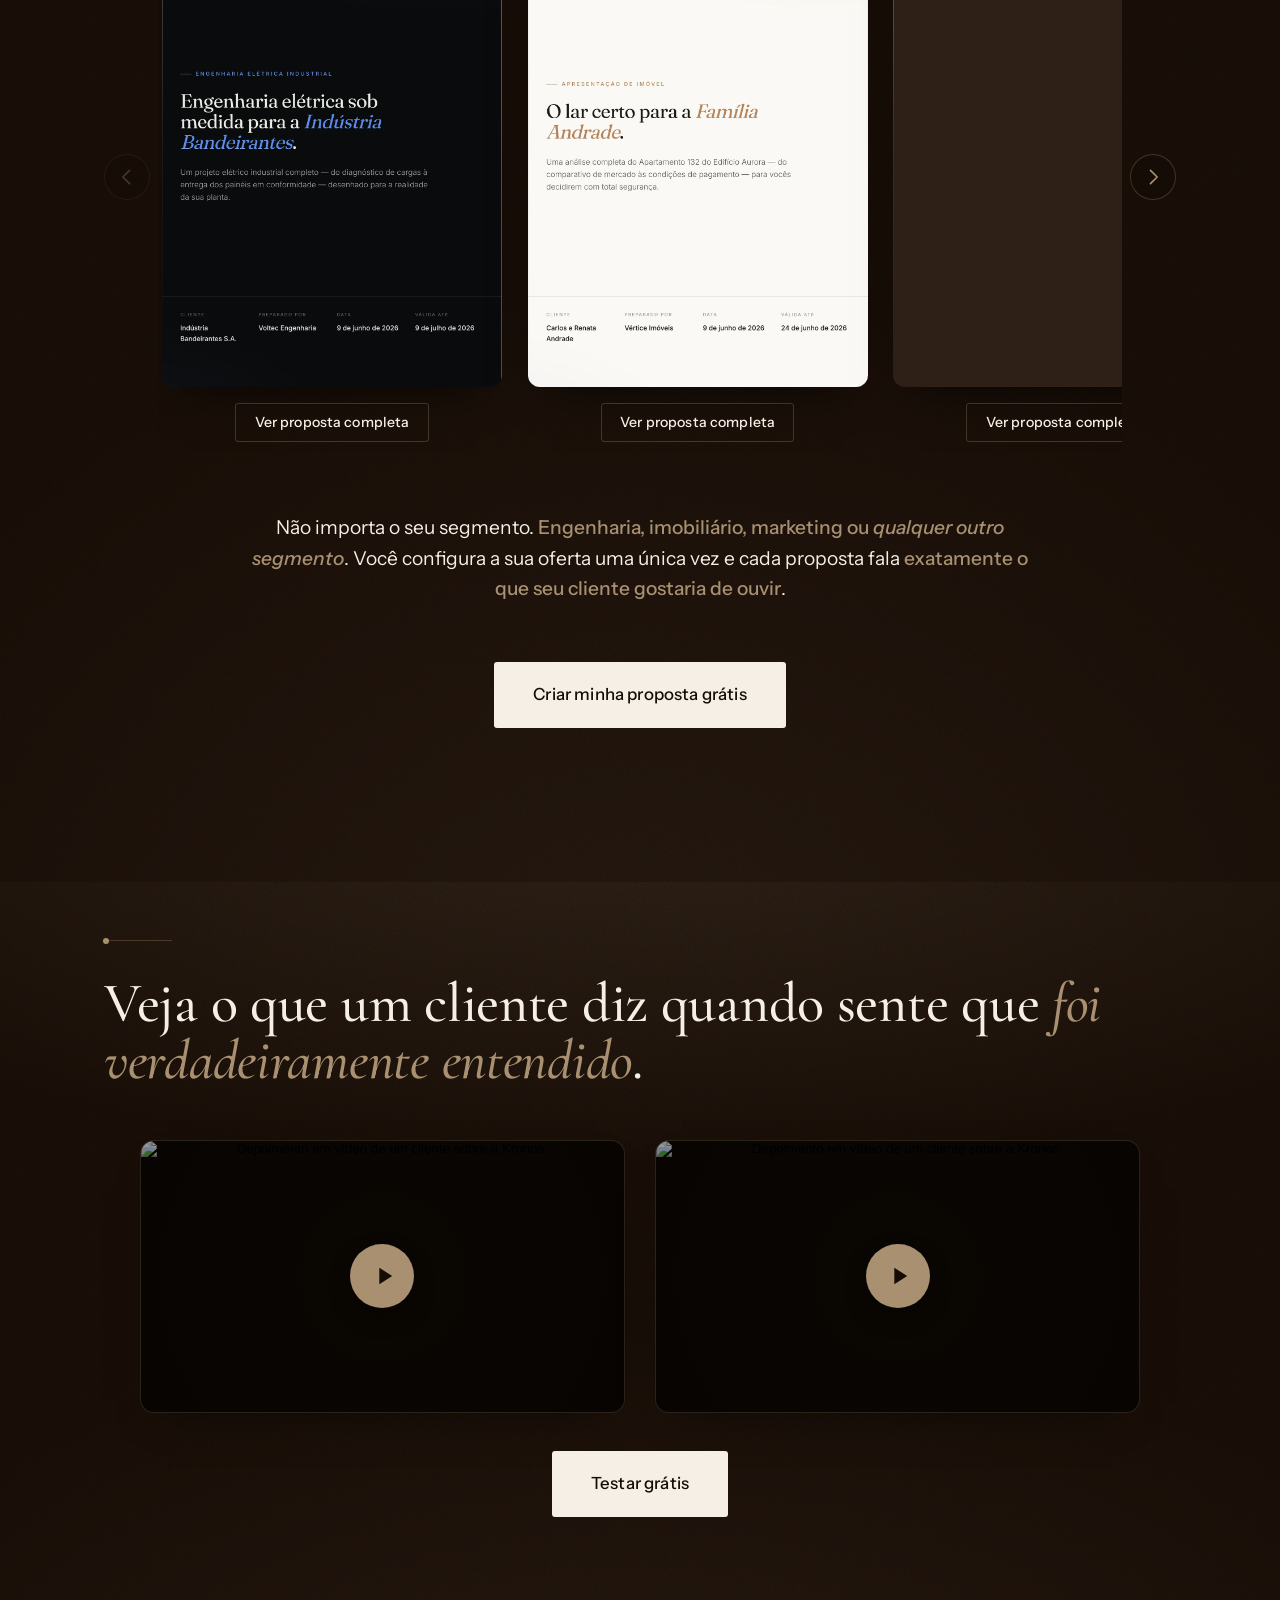
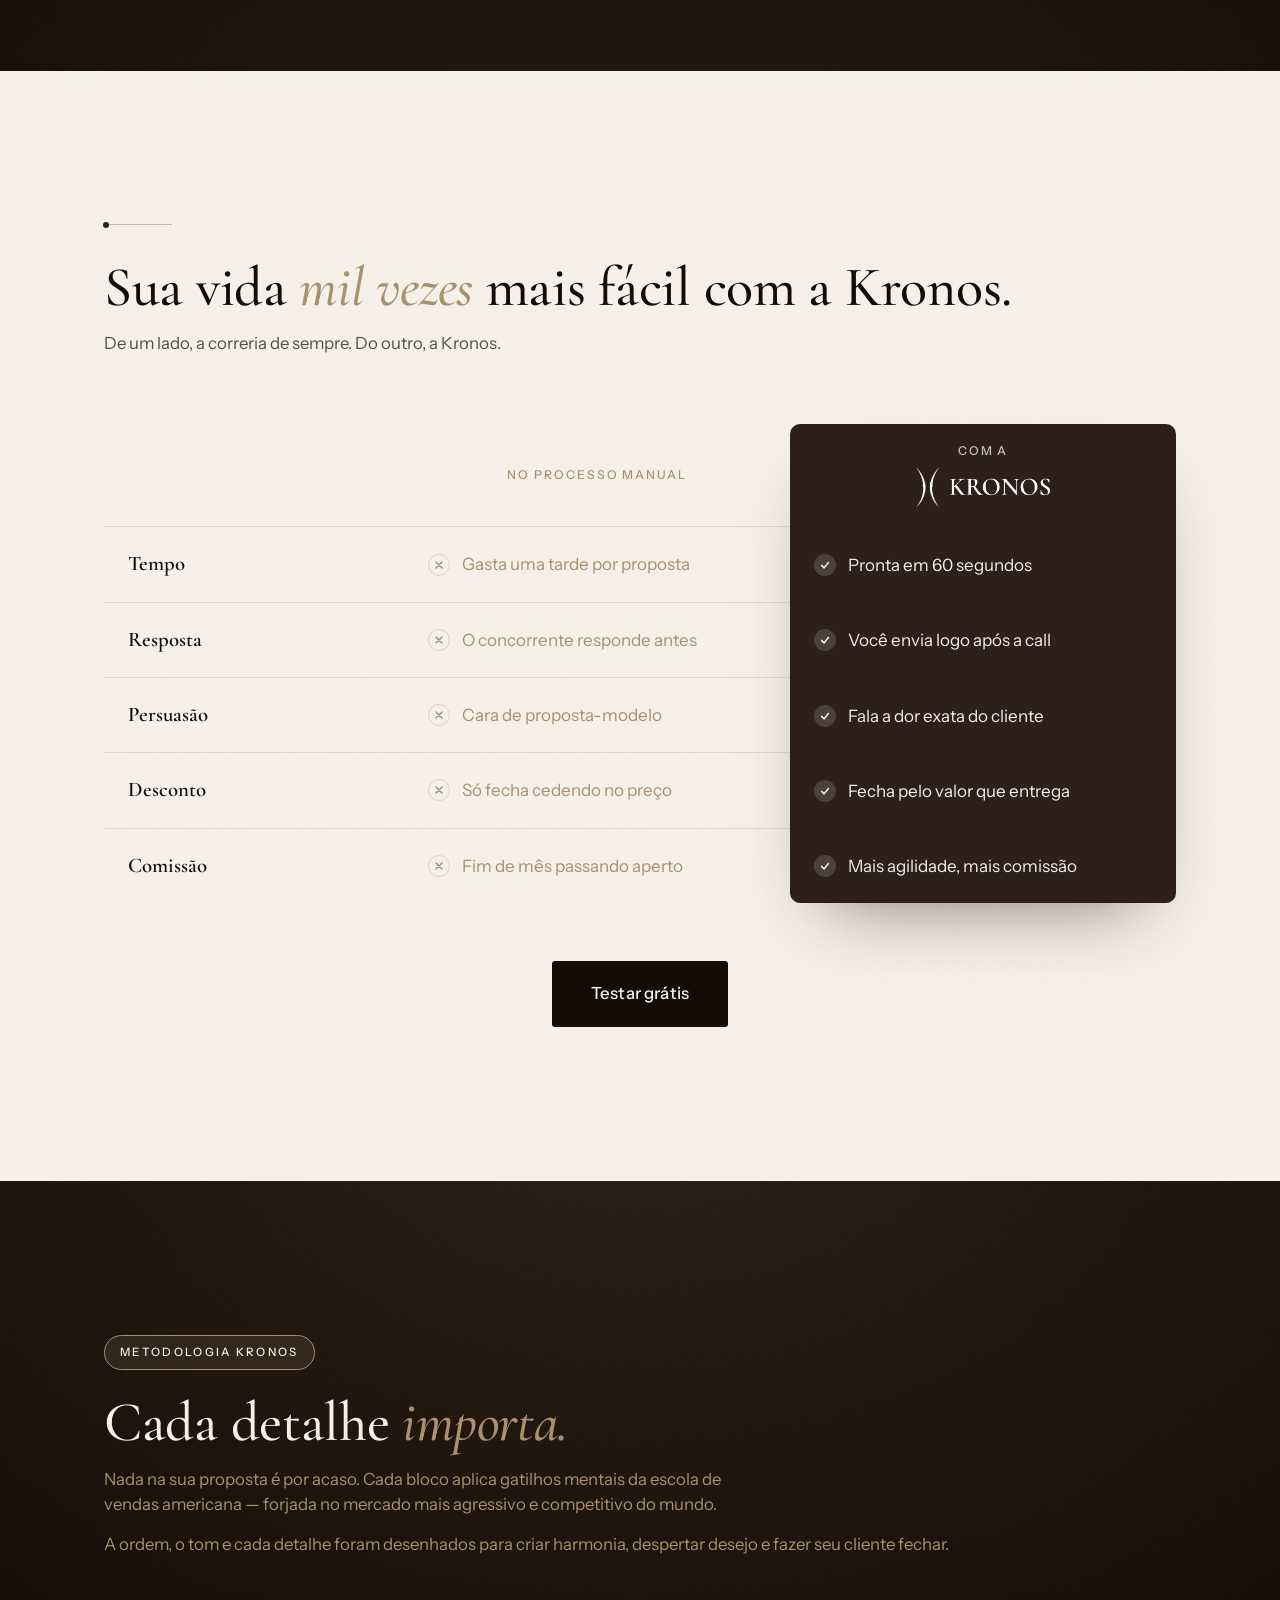
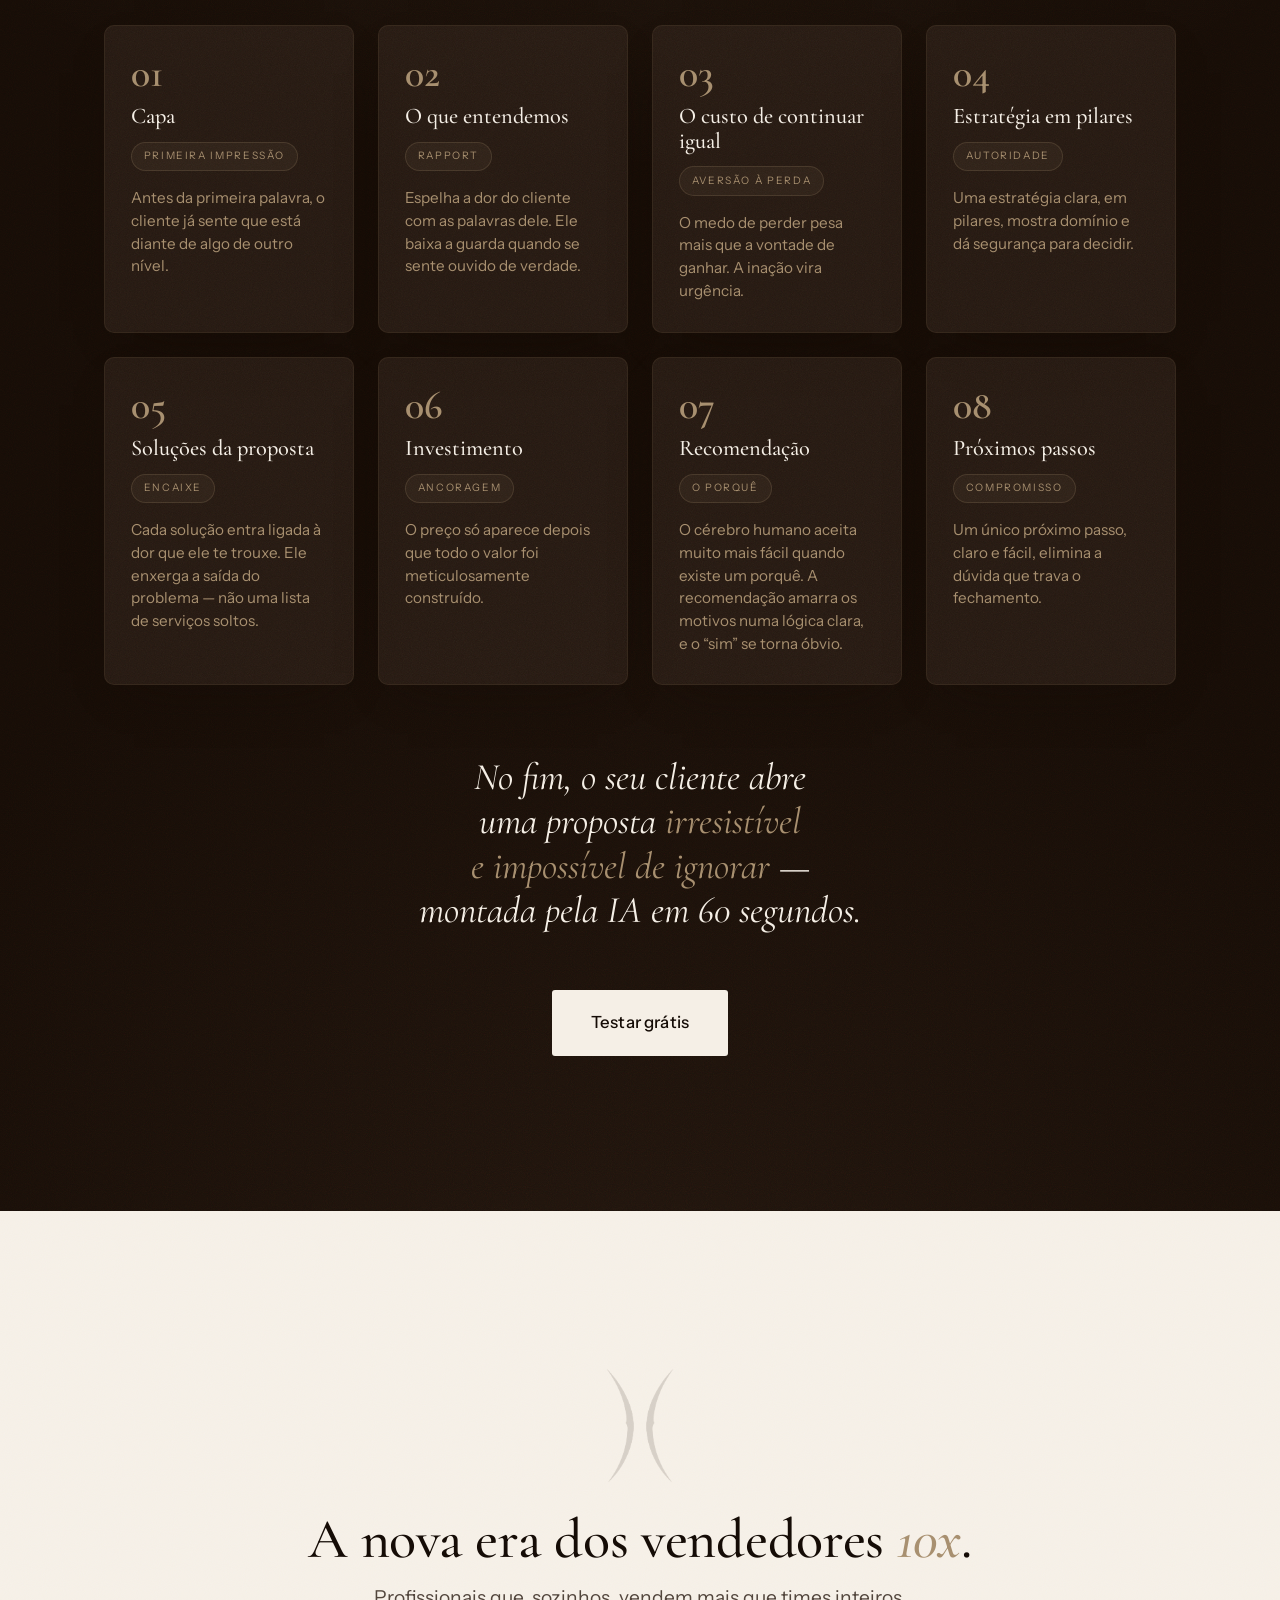
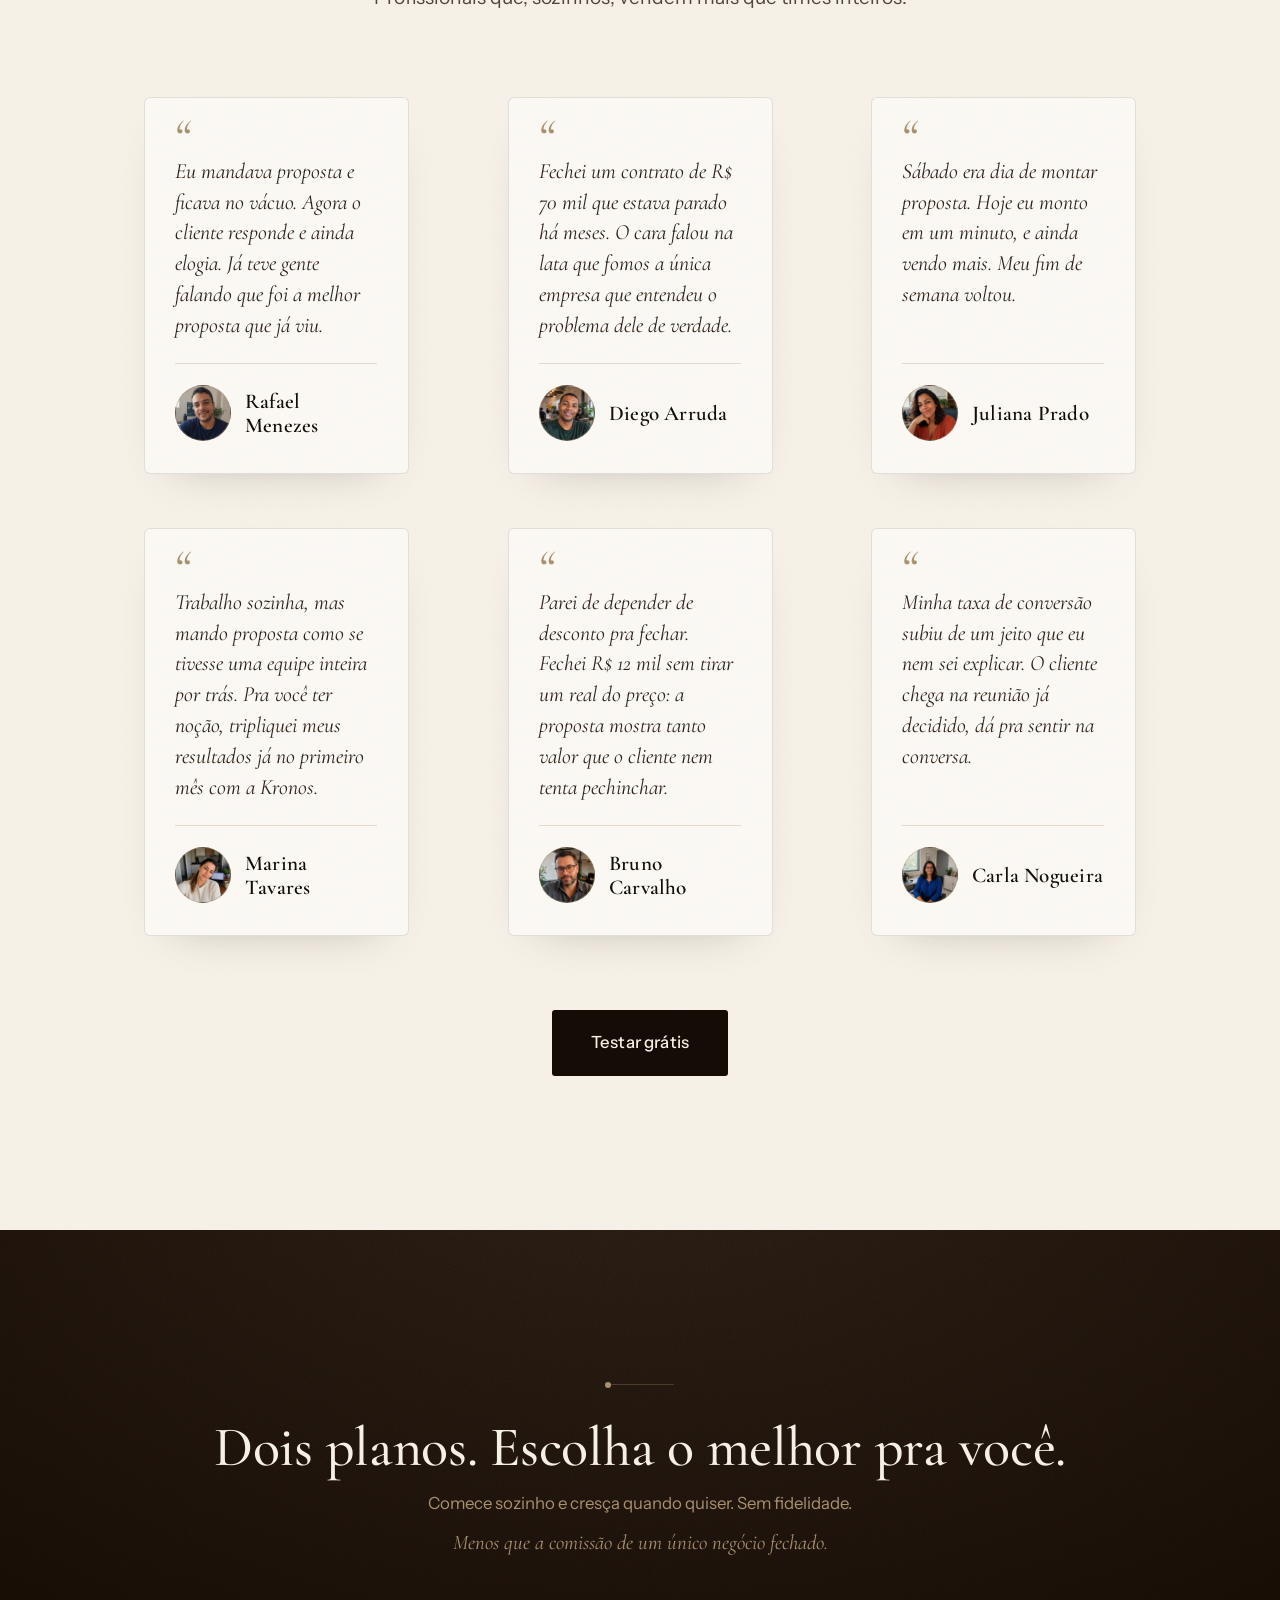
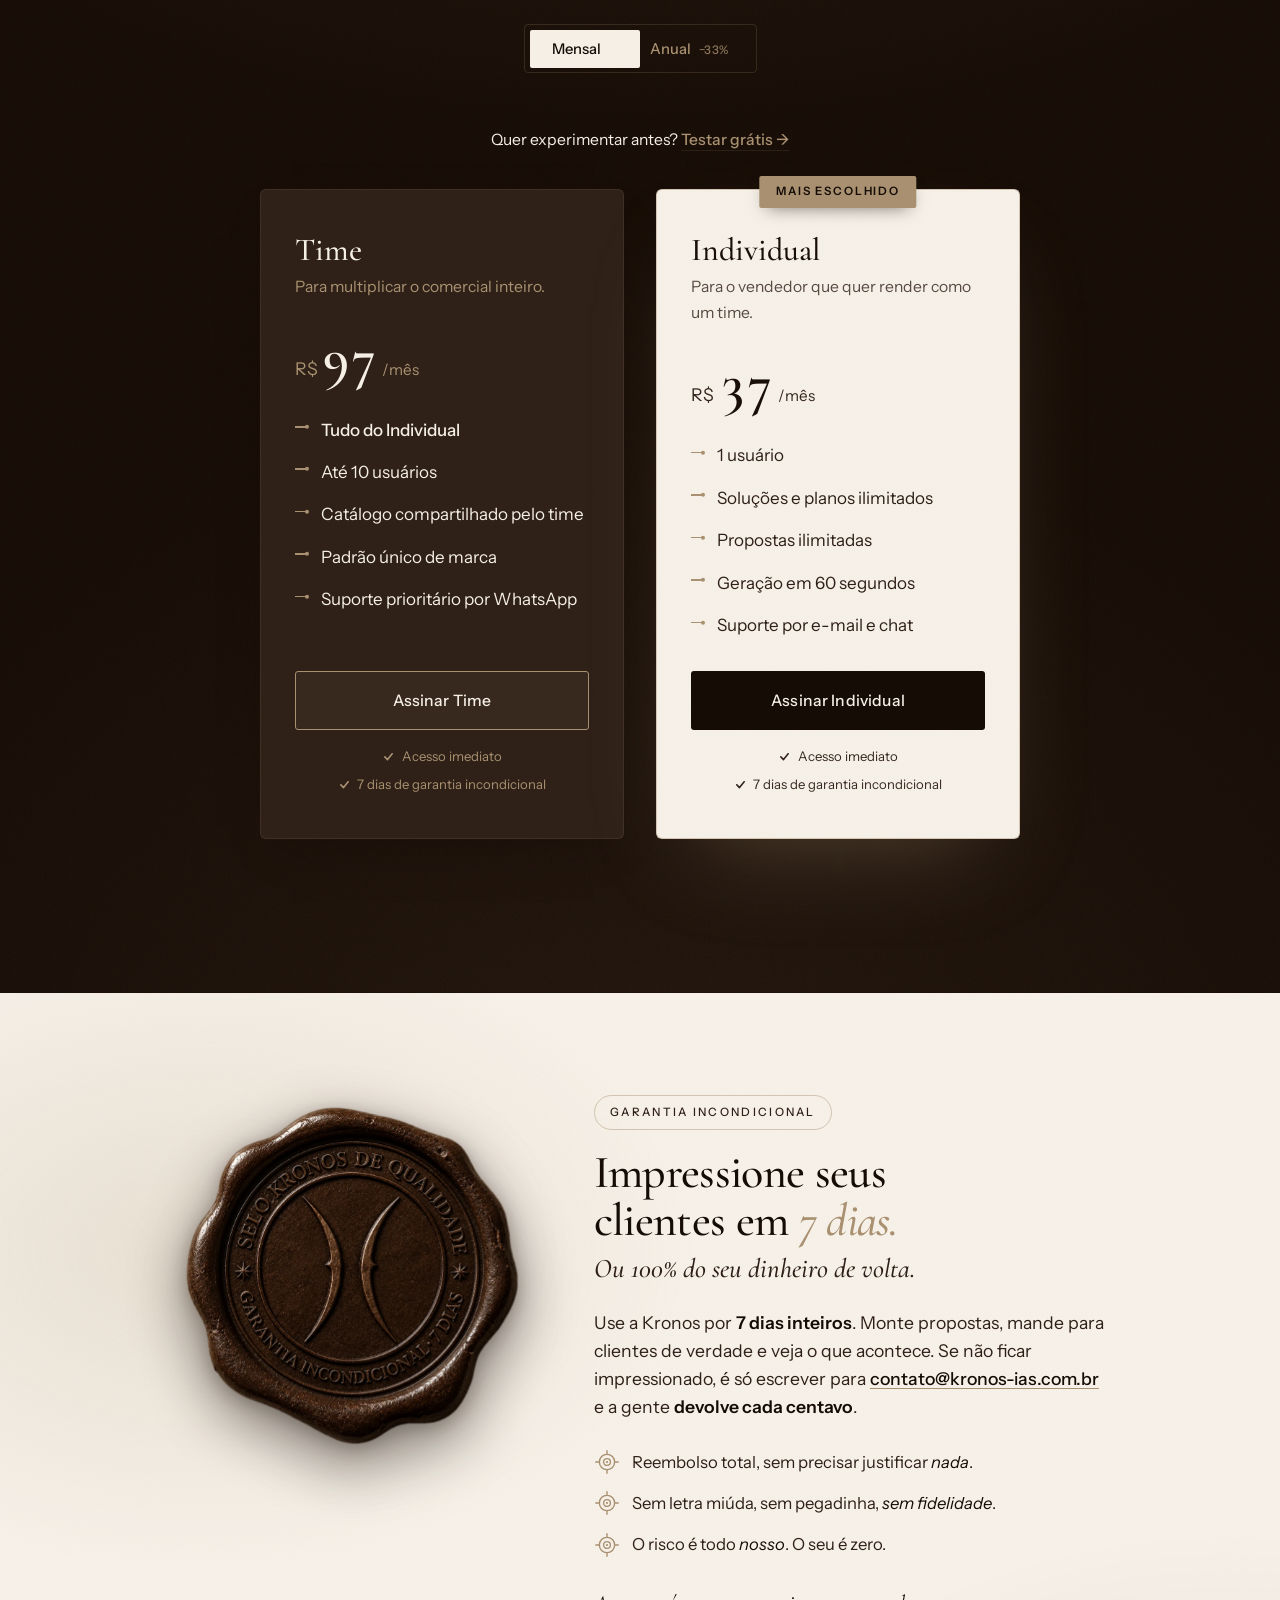
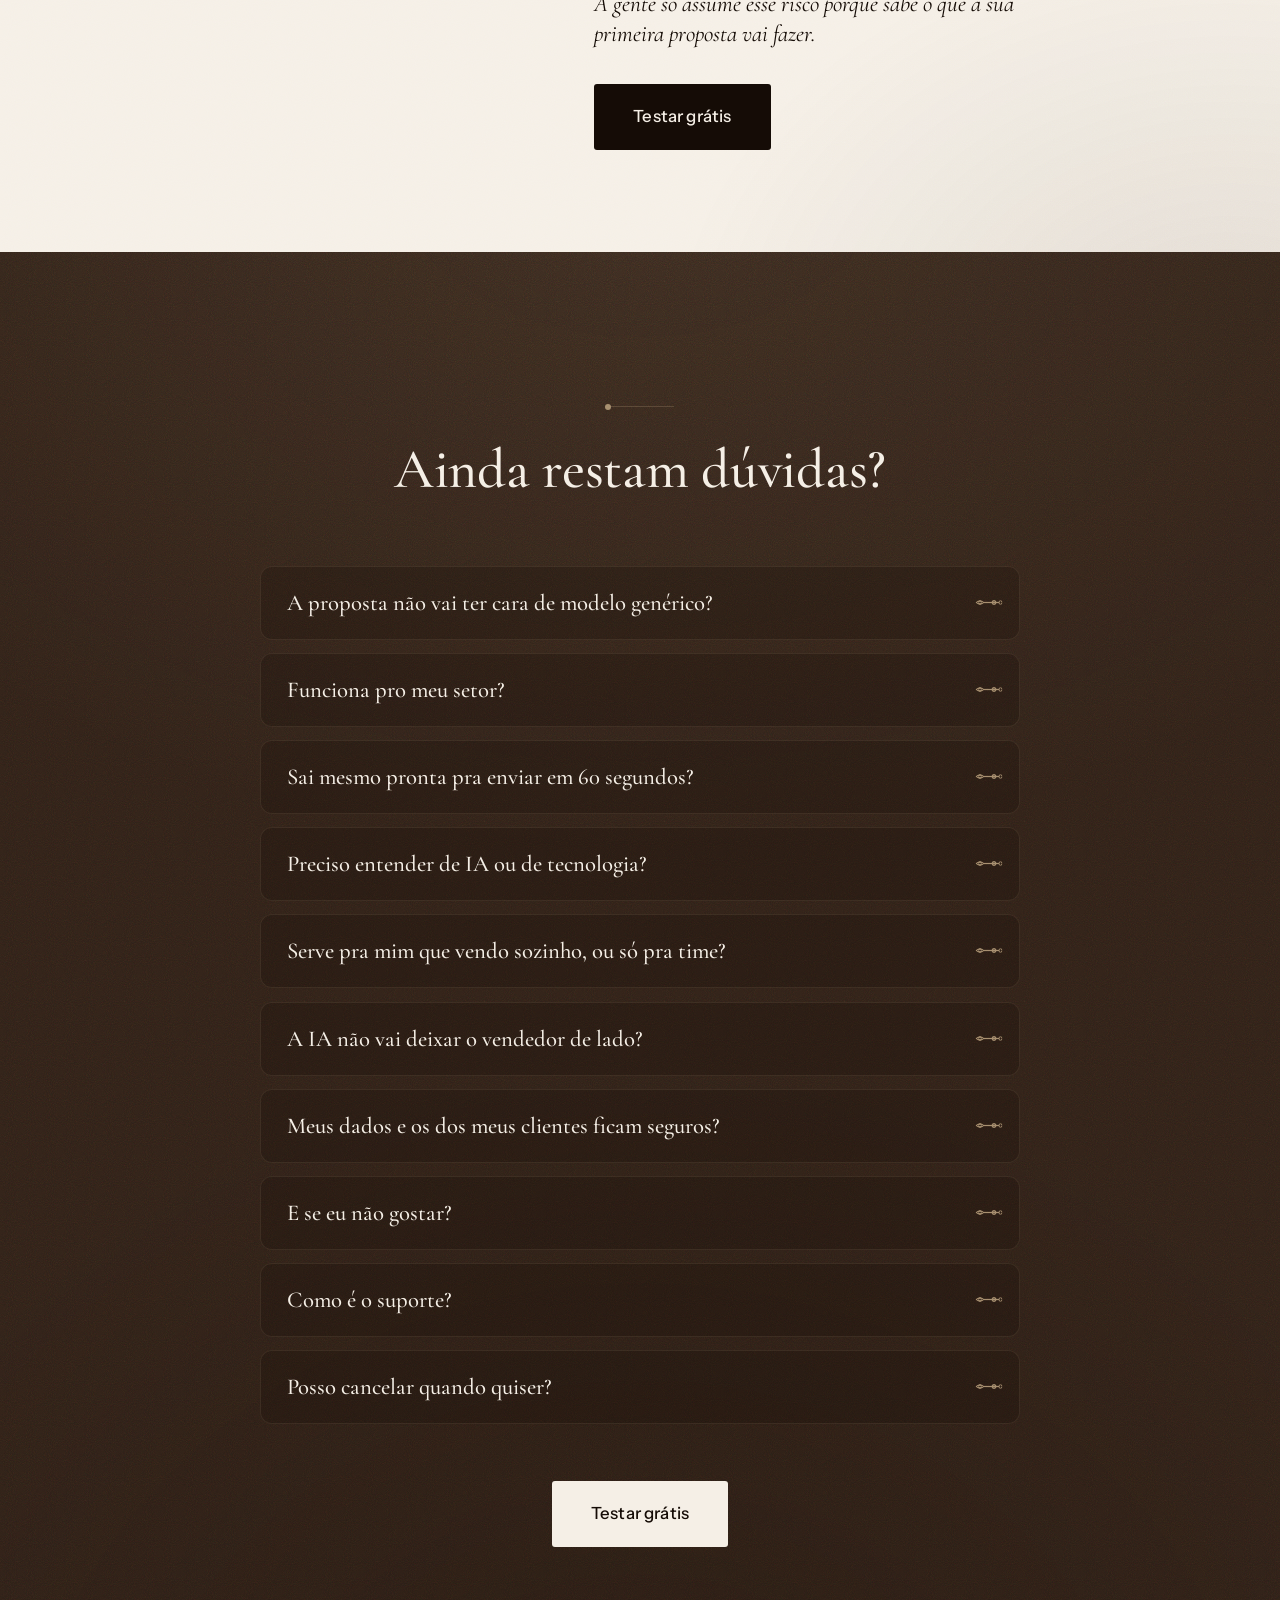
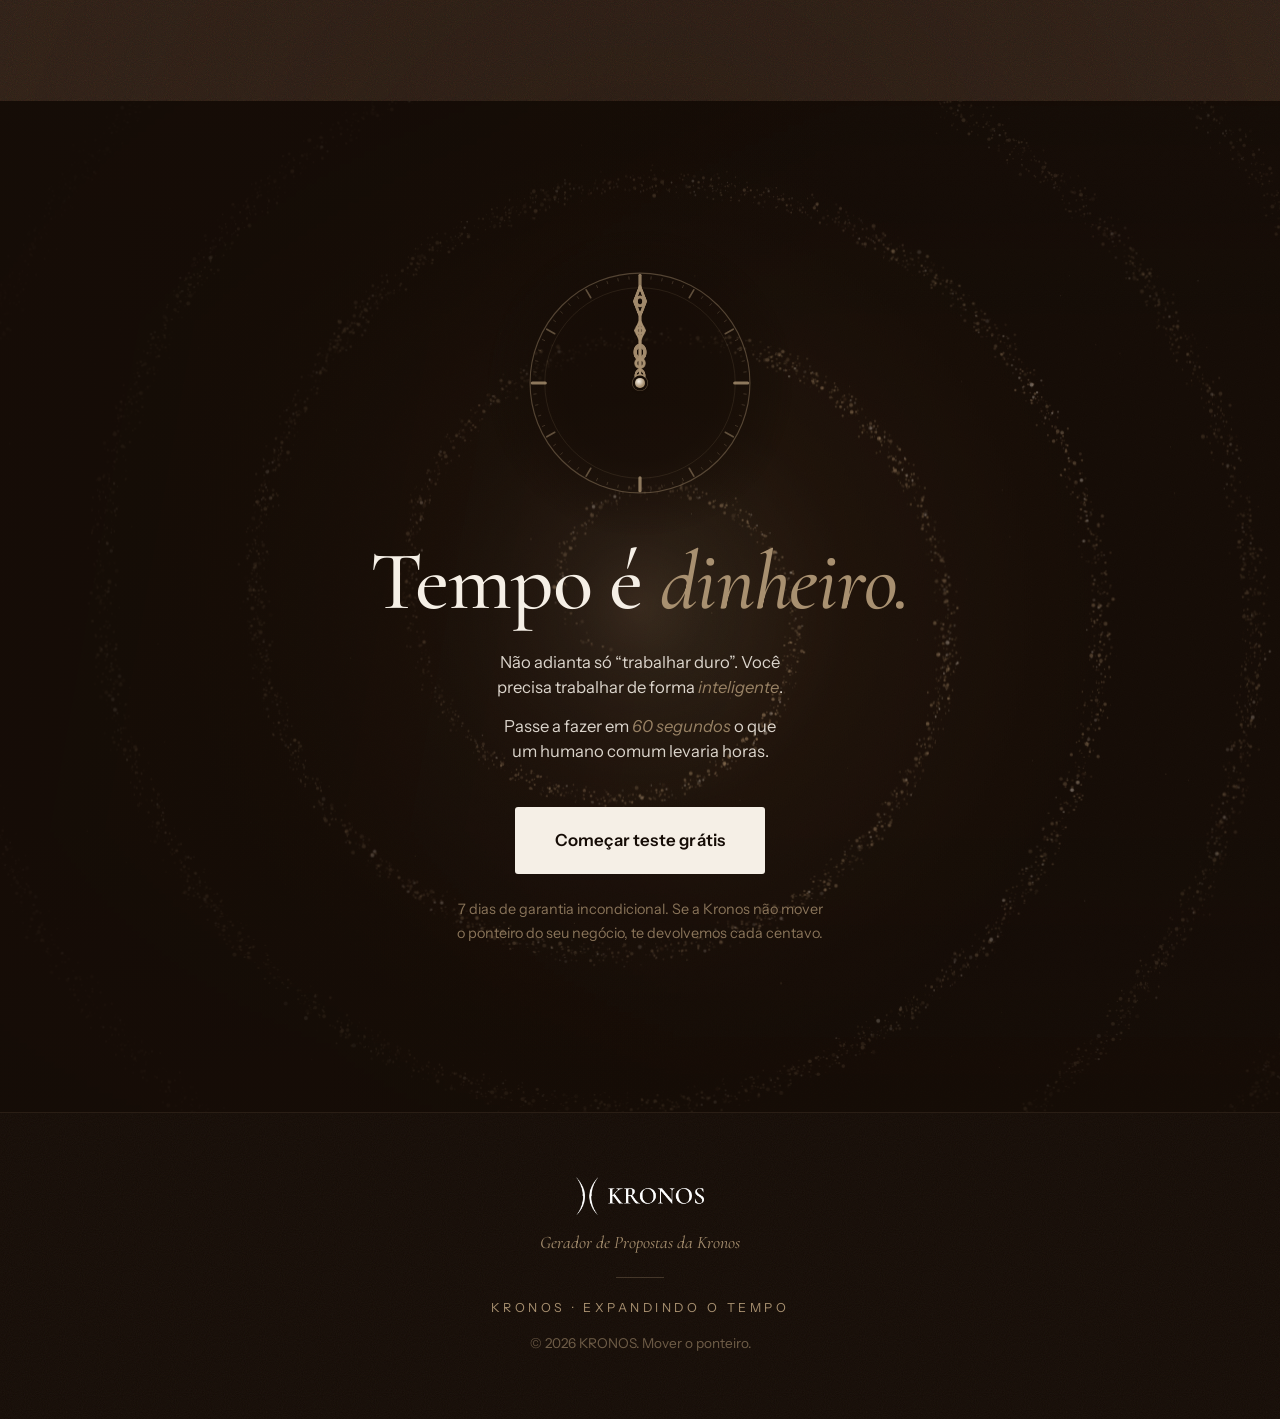
==== commit c7f460c0: "Anual mostra a parcela real com juros da Kiwify (não a divisão simples) - /planos e home: preço "/mê" ====
--- a/index.html
+++ b/index.html
@@ -768,7 +768,7 @@
           <div class="plan-price">
             <!-- PLACEHOLDER: valores dos planos -->
             <span class="plan-currency">R$</span>
-            <span class="plan-amount" data-monthly="97" data-annual="75">97</span>
+            <span class="plan-amount" data-monthly="97" data-annual="92,77">97</span>
             <span class="plan-period">/mês</span>
           </div>
           <p class="plan-annual-note" data-annual-note hidden>Cobrado anualmente. Economize 23% à vista.</p>
@@ -793,7 +793,7 @@
           <div class="plan-price">
             <!-- PLACEHOLDER: valores dos planos -->
             <span class="plan-currency">R$</span>
-            <span class="plan-amount" data-monthly="37" data-annual="25">37</span>
+            <span class="plan-amount" data-monthly="37" data-annual="30,72">37</span>
             <span class="plan-period">/mês</span>
           </div>
           <p class="plan-annual-note" data-annual-note hidden>Cobrado anualmente. Economize 33% à vista.</p>
